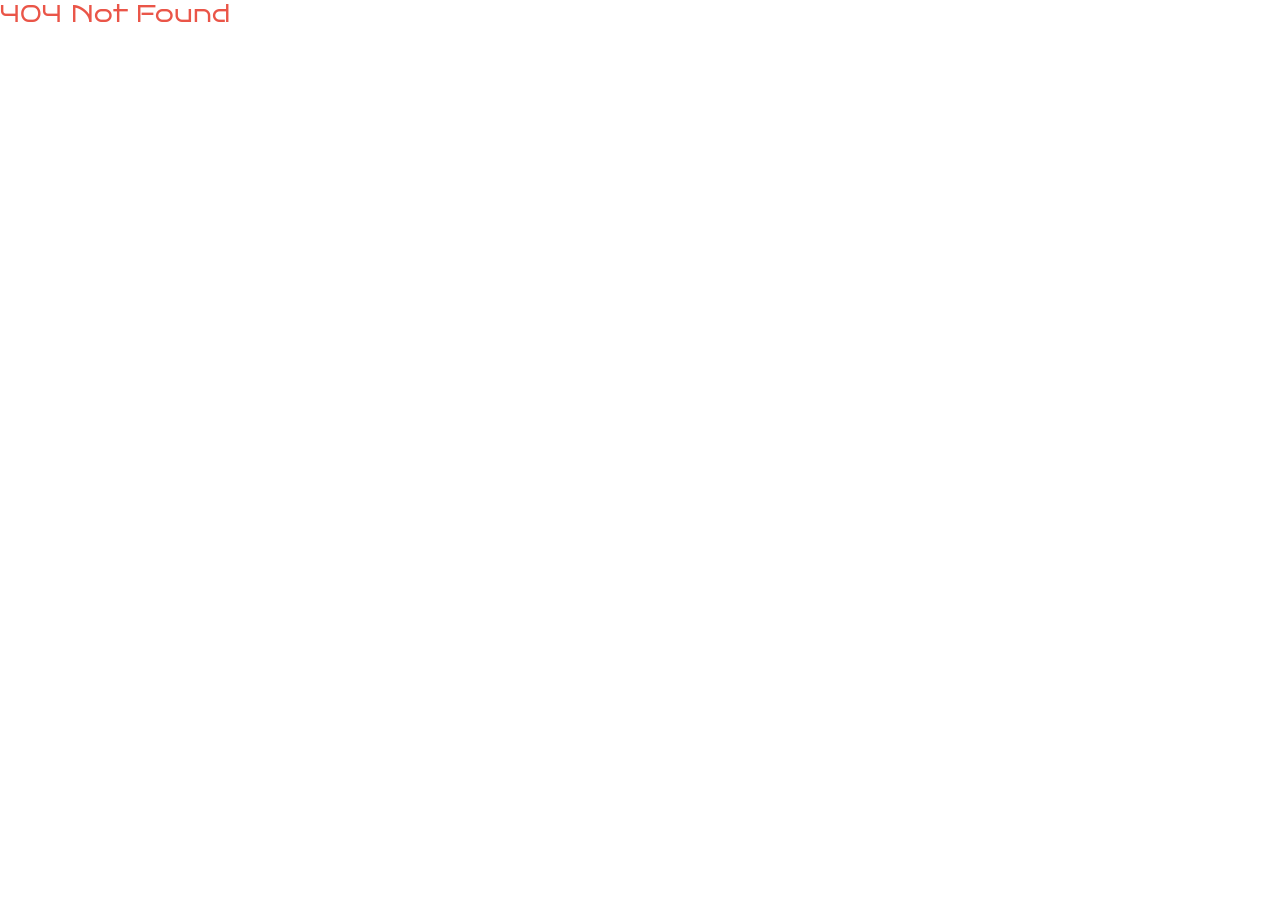
==== index.html @ ef54456b "Add index" ====
<!DOCTYPE html><html lang="en"><head><meta charSet="UTF-8"/><meta name="viewport" content="width=device-width, initial-scale=1.0"/><link rel="modulepreload" href="/assets/manifest-ba99088a.js"/><link rel="modulepreload" href="/assets/entry.client-B_c8FsLh.js"/><link rel="modulepreload" href="/assets/chunk-AYJ5UCUI--q-cutD_.js"/><link rel="modulepreload" href="/assets/index-CvHrvfCg.js"/><link rel="modulepreload" href="/assets/root-FjdqSTta.js"/><link rel="modulepreload" href="/assets/with-props-dP_ATCMp.js"/><link rel="preconnect" href="https://fonts.googleapis.com"/><link rel="preconnect" href="https://fonts.gstatic.com"/><link rel="icon" type="image/x-icon" href="/favicon.ico?v=1"/><title>arAIse</title><link href="https://fonts.googleapis.com/css2?family=Bruno+Ace&amp;family=Jost:ital,wght@0,100..900;1,100..900&amp;family=Noto+Sans+TC:wght@100..900&amp;display=swap" rel="stylesheet"/><link rel="stylesheet" href="/assets/entry-BfgmvKX9.css"/><link rel="stylesheet" href="/assets/root-KNykd5J6.css"/></head><body><script>
              console.log(
                "💿 Hey developer 👋. You can provide a way better UX than this " +
                "when your app is loading JS modules and/or running `clientLoader` " +
                "functions. Check out https://remix.run/route/hydrate-fallback " +
                "for more information."
              );
            </script><script>window.__reactRouterContext = {"basename":"/","future":{"unstable_middleware":false,"unstable_optimizeDeps":false,"unstable_splitRouteModules":false,"unstable_subResourceIntegrity":false,"unstable_viteEnvironmentApi":false},"ssr":false,"isSpaMode":true};window.__reactRouterContext.stream = new ReadableStream({start(controller){window.__reactRouterContext.streamController = controller;}}).pipeThrough(new TextEncoderStream());</script><script type="module" async="">import "/assets/manifest-ba99088a.js";
import * as route0 from "/assets/root-FjdqSTta.js";
  
  window.__reactRouterRouteModules = {"root":route0};

import("/assets/entry.client-B_c8FsLh.js");</script><!--$--><script>window.__reactRouterContext.streamController.enqueue("[{\"_1\":2,\"_3\":-5,\"_4\":-5},\"loaderData\",{},\"actionData\",\"errors\"]\n");</script><!--$--><script>window.__reactRouterContext.streamController.close();</script><!--/$--><!--/$--></body></html>
---- assets/entry-BfgmvKX9.css ----
#root-background{width:100%;position:absolute;z-index:-1;opacity:.5}
---- assets/root-KNykd5J6.css ----
@charset "UTF-8";/*!
 * Bootstrap  v5.3.5 (https://getbootstrap.com/)
 * Copyright 2011-2025 The Bootstrap Authors
 * Licensed under MIT (https://github.com/twbs/bootstrap/blob/main/LICENSE)
 */:root,[data-bs-theme=light]{--bs-blue: #0d6efd;--bs-indigo: #6610f2;--bs-purple: #6a3769;--bs-pink: #d63384;--bs-red: #ea5548;--bs-orange: #fd7e14;--bs-yellow: #f9c158;--bs-green: #216f72;--bs-teal: #20c997;--bs-cyan: #0dcaf0;--bs-black: #000;--bs-white: #fff;--bs-gray: #6c757d;--bs-gray-dark: #343a40;--bs-gray-100: #f8f9fa;--bs-gray-200: #e9ecef;--bs-gray-300: #dee2e6;--bs-gray-400: #ced4da;--bs-gray-500: #adb5bd;--bs-gray-600: #6c757d;--bs-gray-700: #495057;--bs-gray-800: #343a40;--bs-gray-900: #212529;--bs-gradient-dark: linear-gradient(0deg, #6a3769, #ea5548);--bs-gradient-dark-90: linear-gradient(90deg, #6a3769, #ea5548);--bs-gradient-dark-180: linear-gradient(180deg, #6a3769, #ea5548);--bs-gradient-dark-270: linear-gradient(270deg, #6a3769, #ea5548);--bs-gradient-light: linear-gradient(0deg, #f9c158, #ea5548);--bs-gradient-light-90: linear-gradient(0deg, #f9c158, #ea5548);--bs-gradient-light-180: linear-gradient(180deg, #f9c158, #ea5548);--bs-gradient-light-270: linear-gradient(270deg, #f9c158, #ea5548);--bs-gradient-multi: linear-gradient(0deg, #f9c158 0%, #ea5548 60%, #6a3769 80%, #216f72 100%);--bs-gradient-multi-90: linear-gradient(90deg, #f9c158 0%, #ea5548 60%, #6a3769 80%, #216f72 100%);--bs-gradient-multi-180: linear-gradient(180deg, #f9c158 0%, #ea5548 60%, #6a3769 80%, #216f72 100%);--bs-gradient-multi-270: linear-gradient(270deg, #f9c158 0%, #ea5548 60%, #6a3769 80%, #216f72 100%);--bs-primary: #ea5548;--bs-secondary: #6a3769;--bs-success: #216f72;--bs-info: #884a8a;--bs-warning: #f9c158;--bs-danger: #dc3545;--bs-light: #f8f9fa;--bs-dark: #212529;--bs-primary-rgb: 234, 85, 72;--bs-secondary-rgb: 106, 55, 105;--bs-success-rgb: 33, 111, 114;--bs-info-rgb: 136, 74, 138;--bs-warning-rgb: 249, 193, 88;--bs-danger-rgb: 220, 53, 69;--bs-light-rgb: 248, 249, 250;--bs-dark-rgb: 33, 37, 41;--bs-primary-text-emphasis: #5e221d;--bs-secondary-text-emphasis: #2a162a;--bs-success-text-emphasis: #0d2c2e;--bs-info-text-emphasis: #361e37;--bs-warning-text-emphasis: #644d23;--bs-danger-text-emphasis: #58151c;--bs-light-text-emphasis: #495057;--bs-dark-text-emphasis: #495057;--bs-primary-bg-subtle: #fbddda;--bs-secondary-bg-subtle: #e1d7e1;--bs-success-bg-subtle: #d3e2e3;--bs-info-bg-subtle: #e7dbe8;--bs-warning-bg-subtle: #fef3de;--bs-danger-bg-subtle: #f8d7da;--bs-light-bg-subtle: #fcfcfd;--bs-dark-bg-subtle: #ced4da;--bs-primary-border-subtle: #f7bbb6;--bs-secondary-border-subtle: #c3afc3;--bs-success-border-subtle: #a6c5c7;--bs-info-border-subtle: #cfb7d0;--bs-warning-border-subtle: #fde6bc;--bs-danger-border-subtle: #f1aeb5;--bs-light-border-subtle: #e9ecef;--bs-dark-border-subtle: #adb5bd;--bs-white-rgb: 255, 255, 255;--bs-black-rgb: 0, 0, 0;--bs-font-sans-serif: "Jost", "Nono Sans TC", system-ui, -apple-system, "Segoe UI", Roboto, "Helvetica Neue", "Noto Sans", "Liberation Sans", Arial, sans-serif, "Apple Color Emoji", "Segoe UI Emoji", "Segoe UI Symbol", "Noto Color Emoji";--bs-font-monospace: SFMono-Regular, Menlo, Monaco, Consolas, "Liberation Mono", "Courier New", monospace;--bs-gradient: linear-gradient(180deg, rgba(255, 255, 255, .15), rgba(255, 255, 255, 0));--bs-body-font-family: var(--bs-font-sans-serif);--bs-body-font-size: 1rem;--bs-body-font-weight: 400;--bs-body-line-height: 1.5;--bs-body-color: #002f4b;--bs-body-color-rgb: 0, 47, 75;--bs-body-bg: #fff;--bs-body-bg-rgb: 255, 255, 255;--bs-emphasis-color: #000;--bs-emphasis-color-rgb: 0, 0, 0;--bs-secondary-color: rgba(106, 55, 105, .75);--bs-secondary-color-rgb: 106, 55, 105;--bs-secondary-bg: #e9ecef;--bs-secondary-bg-rgb: 233, 236, 239;--bs-tertiary-color: rgba(136, 74, 138, .5);--bs-tertiary-color-rgb: 136, 74, 138;--bs-tertiary-bg: #f8f9fa;--bs-tertiary-bg-rgb: 248, 249, 250;--bs-heading-color: #ea5548;--bs-link-color: #ea5548;--bs-link-color-rgb: 234, 85, 72;--bs-link-decoration: underline;--bs-link-hover-color: #bb443a;--bs-link-hover-color-rgb: 187, 68, 58;--bs-code-color: #d63384;--bs-highlight-color: #002f4b;--bs-highlight-bg: #fef3de;--bs-border-width: 1px;--bs-border-style: solid;--bs-border-color: #dee2e6;--bs-border-color-translucent: rgba(0, 0, 0, .175);--bs-border-radius: .375rem;--bs-border-radius-sm: .25rem;--bs-border-radius-lg: .5rem;--bs-border-radius-xl: 1rem;--bs-border-radius-xxl: 2rem;--bs-border-radius-2xl: var(--bs-border-radius-xxl);--bs-border-radius-pill: 50rem;--bs-box-shadow: 0 .5rem 1rem rgba(0, 0, 0, .15);--bs-box-shadow-sm: 0 .125rem .25rem rgba(0, 0, 0, .075);--bs-box-shadow-lg: 0 1rem 3rem rgba(0, 0, 0, .175);--bs-box-shadow-inset: inset 0 1px 2px rgba(0, 0, 0, .075);--bs-focus-ring-width: .25rem;--bs-focus-ring-opacity: .25;--bs-focus-ring-color: rgba(106, 55, 105, .25);--bs-form-valid-color: #216f72;--bs-form-valid-border-color: #216f72;--bs-form-invalid-color: #dc3545;--bs-form-invalid-border-color: #dc3545}[data-bs-theme=dark]{color-scheme:dark;--bs-body-color: #dee2e6;--bs-body-color-rgb: 222, 226, 230;--bs-body-bg: #212529;--bs-body-bg-rgb: 33, 37, 41;--bs-emphasis-color: #fff;--bs-emphasis-color-rgb: 255, 255, 255;--bs-secondary-color: rgba(222, 226, 230, .75);--bs-secondary-color-rgb: 222, 226, 230;--bs-secondary-bg: #343a40;--bs-secondary-bg-rgb: 52, 58, 64;--bs-tertiary-color: rgba(222, 226, 230, .5);--bs-tertiary-color-rgb: 222, 226, 230;--bs-tertiary-bg: #2b3035;--bs-tertiary-bg-rgb: 43, 48, 53;--bs-primary-text-emphasis: #f29991;--bs-secondary-text-emphasis: #a687a5;--bs-success-text-emphasis: #7aa9aa;--bs-info-text-emphasis: #b892b9;--bs-warning-text-emphasis: #fbda9b;--bs-danger-text-emphasis: #ea868f;--bs-light-text-emphasis: #f8f9fa;--bs-dark-text-emphasis: #dee2e6;--bs-primary-bg-subtle: #2f110e;--bs-secondary-bg-subtle: #150b15;--bs-success-bg-subtle: #071617;--bs-info-bg-subtle: #1b0f1c;--bs-warning-bg-subtle: #322712;--bs-danger-bg-subtle: #2c0b0e;--bs-light-bg-subtle: #343a40;--bs-dark-bg-subtle: #1a1d20;--bs-primary-border-subtle: #8c332b;--bs-secondary-border-subtle: #40213f;--bs-success-border-subtle: #144344;--bs-info-border-subtle: #522c53;--bs-warning-border-subtle: #957435;--bs-danger-border-subtle: #842029;--bs-light-border-subtle: #495057;--bs-dark-border-subtle: #343a40;--bs-heading-color: inherit;--bs-link-color: #f29991;--bs-link-hover-color: #f5ada7;--bs-link-color-rgb: 242, 153, 145;--bs-link-hover-color-rgb: 245, 173, 167;--bs-code-color: #e685b5;--bs-highlight-color: #dee2e6;--bs-highlight-bg: #644d23;--bs-border-color: #495057;--bs-border-color-translucent: rgba(255, 255, 255, .15);--bs-form-valid-color: #7aa9aa;--bs-form-valid-border-color: #7aa9aa;--bs-form-invalid-color: #f29991;--bs-form-invalid-border-color: #f29991}*,*:before,*:after{box-sizing:border-box}@media (prefers-reduced-motion: no-preference){:root{scroll-behavior:smooth}}body{margin:0;font-family:var(--bs-body-font-family);font-size:var(--bs-body-font-size);font-weight:var(--bs-body-font-weight);line-height:var(--bs-body-line-height);color:var(--bs-body-color);text-align:var(--bs-body-text-align);background-color:var(--bs-body-bg);-webkit-text-size-adjust:100%;-webkit-tap-highlight-color:rgba(0,0,0,0)}hr{margin:1rem 0;color:inherit;border:0;border-top:var(--bs-border-width) solid;opacity:.25}h6,.h6,h5,.h5,h4,.h4,h3,.h3,h2,.h2,h1,.h1{margin-top:0;margin-bottom:.5rem;font-family:Noto Sans TC,sans-serif;font-weight:500;line-height:1.2;color:var(--bs-heading-color)}h1,.h1{font-family:Bruno Ace,Noto Sans TC,sans-serif;font-size:calc(1.375rem + 1.5vw)}@media (min-width: 1200px){h1,.h1{font-size:2.5rem}}h2,.h2{font-size:calc(1.325rem + .9vw)}@media (min-width: 1200px){h2,.h2{font-size:2rem}}h3,.h3{font-size:calc(1.3rem + .6vw)}@media (min-width: 1200px){h3,.h3{font-size:1.75rem}}h4,.h4{font-size:calc(1.275rem + .3vw)}@media (min-width: 1200px){h4,.h4{font-size:1.5rem}}h5,.h5{font-size:1.25rem}h6,.h6{font-size:1rem}p{margin-top:0;margin-bottom:1rem}abbr[title]{-webkit-text-decoration:underline dotted;text-decoration:underline dotted;cursor:help;-webkit-text-decoration-skip-ink:none;text-decoration-skip-ink:none}address{margin-bottom:1rem;font-style:normal;line-height:inherit}ol,ul{padding-left:2rem}ol,ul,dl{margin-top:0;margin-bottom:1rem}ol ol,ul ul,ol ul,ul ol{margin-bottom:0}dt{font-weight:700}dd{margin-bottom:.5rem;margin-left:0}blockquote{margin:0 0 1rem}b,strong{font-weight:bolder}small,.small{font-size:.875em}mark,.mark{padding:.1875em;color:var(--bs-highlight-color);background-color:var(--bs-highlight-bg)}sub,sup{position:relative;font-size:.75em;line-height:0;vertical-align:baseline}sub{bottom:-.25em}sup{top:-.5em}a{color:rgba(var(--bs-link-color-rgb),var(--bs-link-opacity, 1));text-decoration:underline}a:hover{--bs-link-color-rgb: var(--bs-link-hover-color-rgb)}a:not([href]):not([class]),a:not([href]):not([class]):hover{color:inherit;text-decoration:none}pre,code,kbd,samp{font-family:var(--bs-font-monospace);font-size:1em}pre{display:block;margin-top:0;margin-bottom:1rem;overflow:auto;font-size:.875em}pre code{font-size:inherit;color:inherit;word-break:normal}code{font-size:.875em;color:var(--bs-code-color);word-wrap:break-word}a>code{color:inherit}kbd{padding:.1875rem .375rem;font-size:.875em;color:var(--bs-body-bg);background-color:var(--bs-body-color);border-radius:.25rem}kbd kbd{padding:0;font-size:1em}figure{margin:0 0 1rem}img,svg{vertical-align:middle}table{caption-side:bottom;border-collapse:collapse}caption{padding-top:.5rem;padding-bottom:.5rem;color:var(--bs-secondary-color);text-align:left}th{text-align:inherit;text-align:-webkit-match-parent}thead,tbody,tfoot,tr,td,th{border-color:inherit;border-style:solid;border-width:0}label{display:inline-block}button{border-radius:0}button:focus:not(:focus-visible){outline:0}input,button,select,optgroup,textarea{margin:0;font-family:inherit;font-size:inherit;line-height:inherit}button,select{text-transform:none}[role=button]{cursor:pointer}select{word-wrap:normal}select:disabled{opacity:1}[list]:not([type=date]):not([type=datetime-local]):not([type=month]):not([type=week]):not([type=time])::-webkit-calendar-picker-indicator{display:none!important}button,[type=button],[type=reset],[type=submit]{-webkit-appearance:button}button:not(:disabled),[type=button]:not(:disabled),[type=reset]:not(:disabled),[type=submit]:not(:disabled){cursor:pointer}::-moz-focus-inner{padding:0;border-style:none}textarea{resize:vertical}fieldset{min-width:0;padding:0;margin:0;border:0}legend{float:left;width:100%;padding:0;margin-bottom:.5rem;line-height:inherit;font-size:calc(1.275rem + .3vw)}@media (min-width: 1200px){legend{font-size:1.5rem}}legend+*{clear:left}::-webkit-datetime-edit-fields-wrapper,::-webkit-datetime-edit-text,::-webkit-datetime-edit-minute,::-webkit-datetime-edit-hour-field,::-webkit-datetime-edit-day-field,::-webkit-datetime-edit-month-field,::-webkit-datetime-edit-year-field{padding:0}::-webkit-inner-spin-button{height:auto}[type=search]{-webkit-appearance:textfield;outline-offset:-2px}::-webkit-search-decoration{-webkit-appearance:none}::-webkit-color-swatch-wrapper{padding:0}::-webkit-file-upload-button{font:inherit;-webkit-appearance:button}::file-selector-button{font:inherit;-webkit-appearance:button}output{display:inline-block}iframe{border:0}summary{display:list-item;cursor:pointer}progress{vertical-align:baseline}[hidden]{display:none!important}.lead{font-size:1.25rem;font-weight:300}.display-1{font-weight:300;line-height:1.2;font-size:calc(1.625rem + 4.5vw)}@media (min-width: 1200px){.display-1{font-size:5rem}}.display-2{font-weight:300;line-height:1.2;font-size:calc(1.575rem + 3.9vw)}@media (min-width: 1200px){.display-2{font-size:4.5rem}}.display-3{font-weight:300;line-height:1.2;font-size:calc(1.525rem + 3.3vw)}@media (min-width: 1200px){.display-3{font-size:4rem}}.display-4{font-weight:300;line-height:1.2;font-size:calc(1.475rem + 2.7vw)}@media (min-width: 1200px){.display-4{font-size:3.5rem}}.display-5{font-weight:300;line-height:1.2;font-size:calc(1.425rem + 2.1vw)}@media (min-width: 1200px){.display-5{font-size:3rem}}.display-6{font-weight:300;line-height:1.2;font-size:calc(1.375rem + 1.5vw)}@media (min-width: 1200px){.display-6{font-size:2.5rem}}.list-unstyled,.list-inline{padding-left:0;list-style:none}.list-inline-item{display:inline-block}.list-inline-item:not(:last-child){margin-right:.5rem}.initialism{font-size:.875em;text-transform:uppercase}.blockquote{margin-bottom:1rem;font-size:1.25rem}.blockquote>:last-child{margin-bottom:0}.blockquote-footer{margin-top:-1rem;margin-bottom:1rem;font-size:.875em;color:#6c757d}.blockquote-footer:before{content:"— "}.img-fluid{max-width:100%;height:auto}.img-thumbnail{padding:.25rem;background-color:var(--bs-body-bg);border:var(--bs-border-width) solid var(--bs-border-color);border-radius:var(--bs-border-radius);max-width:100%;height:auto}.figure{display:inline-block}.figure-img{margin-bottom:.5rem;line-height:1}.figure-caption{font-size:.875em;color:var(--bs-secondary-color)}.container,.container-fluid,.container-xxl,.container-xl,.container-lg,.container-md,.container-sm{--bs-gutter-x: 1.5rem;--bs-gutter-y: 0;width:100%;padding-right:calc(var(--bs-gutter-x) * .5);padding-left:calc(var(--bs-gutter-x) * .5);margin-right:auto;margin-left:auto}@media (min-width: 576px){.container-sm,.container{max-width:540px}}@media (min-width: 768px){.container-md,.container-sm,.container{max-width:720px}}@media (min-width: 992px){.container-lg,.container-md,.container-sm,.container{max-width:960px}}@media (min-width: 1200px){.container-xl,.container-lg,.container-md,.container-sm,.container{max-width:1140px}}@media (min-width: 1400px){.container-xxl,.container-xl,.container-lg,.container-md,.container-sm,.container{max-width:1320px}}:root{--bs-breakpoint-xs: 0;--bs-breakpoint-sm: 576px;--bs-breakpoint-md: 768px;--bs-breakpoint-lg: 992px;--bs-breakpoint-xl: 1200px;--bs-breakpoint-xxl: 1400px}.row{--bs-gutter-x: 1.5rem;--bs-gutter-y: 0;display:flex;flex-wrap:wrap;margin-top:calc(-1 * var(--bs-gutter-y));margin-right:calc(-.5 * var(--bs-gutter-x));margin-left:calc(-.5 * var(--bs-gutter-x))}.row>*{flex-shrink:0;width:100%;max-width:100%;padding-right:calc(var(--bs-gutter-x) * .5);padding-left:calc(var(--bs-gutter-x) * .5);margin-top:var(--bs-gutter-y)}.col{flex:1 0 0}.row-cols-auto>*{flex:0 0 auto;width:auto}.row-cols-1>*{flex:0 0 auto;width:100%}.row-cols-2>*{flex:0 0 auto;width:50%}.row-cols-3>*{flex:0 0 auto;width:33.33333333%}.row-cols-4>*{flex:0 0 auto;width:25%}.row-cols-5>*{flex:0 0 auto;width:20%}.row-cols-6>*{flex:0 0 auto;width:16.66666667%}.col-auto{flex:0 0 auto;width:auto}.col-1{flex:0 0 auto;width:8.33333333%}.col-2{flex:0 0 auto;width:16.66666667%}.col-3{flex:0 0 auto;width:25%}.col-4{flex:0 0 auto;width:33.33333333%}.col-5{flex:0 0 auto;width:41.66666667%}.col-6{flex:0 0 auto;width:50%}.col-7{flex:0 0 auto;width:58.33333333%}.col-8{flex:0 0 auto;width:66.66666667%}.col-9{flex:0 0 auto;width:75%}.col-10{flex:0 0 auto;width:83.33333333%}.col-11{flex:0 0 auto;width:91.66666667%}.col-12{flex:0 0 auto;width:100%}.offset-1{margin-left:8.33333333%}.offset-2{margin-left:16.66666667%}.offset-3{margin-left:25%}.offset-4{margin-left:33.33333333%}.offset-5{margin-left:41.66666667%}.offset-6{margin-left:50%}.offset-7{margin-left:58.33333333%}.offset-8{margin-left:66.66666667%}.offset-9{margin-left:75%}.offset-10{margin-left:83.33333333%}.offset-11{margin-left:91.66666667%}.g-0,.gx-0{--bs-gutter-x: 0}.g-0,.gy-0{--bs-gutter-y: 0}.g-1,.gx-1{--bs-gutter-x: .25rem}.g-1,.gy-1{--bs-gutter-y: .25rem}.g-2,.gx-2{--bs-gutter-x: .5rem}.g-2,.gy-2{--bs-gutter-y: .5rem}.g-3,.gx-3{--bs-gutter-x: 1rem}.g-3,.gy-3{--bs-gutter-y: 1rem}.g-4,.gx-4{--bs-gutter-x: 1.5rem}.g-4,.gy-4{--bs-gutter-y: 1.5rem}.g-5,.gx-5{--bs-gutter-x: 3rem}.g-5,.gy-5{--bs-gutter-y: 3rem}@media (min-width: 576px){.col-sm{flex:1 0 0}.row-cols-sm-auto>*{flex:0 0 auto;width:auto}.row-cols-sm-1>*{flex:0 0 auto;width:100%}.row-cols-sm-2>*{flex:0 0 auto;width:50%}.row-cols-sm-3>*{flex:0 0 auto;width:33.33333333%}.row-cols-sm-4>*{flex:0 0 auto;width:25%}.row-cols-sm-5>*{flex:0 0 auto;width:20%}.row-cols-sm-6>*{flex:0 0 auto;width:16.66666667%}.col-sm-auto{flex:0 0 auto;width:auto}.col-sm-1{flex:0 0 auto;width:8.33333333%}.col-sm-2{flex:0 0 auto;width:16.66666667%}.col-sm-3{flex:0 0 auto;width:25%}.col-sm-4{flex:0 0 auto;width:33.33333333%}.col-sm-5{flex:0 0 auto;width:41.66666667%}.col-sm-6{flex:0 0 auto;width:50%}.col-sm-7{flex:0 0 auto;width:58.33333333%}.col-sm-8{flex:0 0 auto;width:66.66666667%}.col-sm-9{flex:0 0 auto;width:75%}.col-sm-10{flex:0 0 auto;width:83.33333333%}.col-sm-11{flex:0 0 auto;width:91.66666667%}.col-sm-12{flex:0 0 auto;width:100%}.offset-sm-0{margin-left:0}.offset-sm-1{margin-left:8.33333333%}.offset-sm-2{margin-left:16.66666667%}.offset-sm-3{margin-left:25%}.offset-sm-4{margin-left:33.33333333%}.offset-sm-5{margin-left:41.66666667%}.offset-sm-6{margin-left:50%}.offset-sm-7{margin-left:58.33333333%}.offset-sm-8{margin-left:66.66666667%}.offset-sm-9{margin-left:75%}.offset-sm-10{margin-left:83.33333333%}.offset-sm-11{margin-left:91.66666667%}.g-sm-0,.gx-sm-0{--bs-gutter-x: 0}.g-sm-0,.gy-sm-0{--bs-gutter-y: 0}.g-sm-1,.gx-sm-1{--bs-gutter-x: .25rem}.g-sm-1,.gy-sm-1{--bs-gutter-y: .25rem}.g-sm-2,.gx-sm-2{--bs-gutter-x: .5rem}.g-sm-2,.gy-sm-2{--bs-gutter-y: .5rem}.g-sm-3,.gx-sm-3{--bs-gutter-x: 1rem}.g-sm-3,.gy-sm-3{--bs-gutter-y: 1rem}.g-sm-4,.gx-sm-4{--bs-gutter-x: 1.5rem}.g-sm-4,.gy-sm-4{--bs-gutter-y: 1.5rem}.g-sm-5,.gx-sm-5{--bs-gutter-x: 3rem}.g-sm-5,.gy-sm-5{--bs-gutter-y: 3rem}}@media (min-width: 768px){.col-md{flex:1 0 0}.row-cols-md-auto>*{flex:0 0 auto;width:auto}.row-cols-md-1>*{flex:0 0 auto;width:100%}.row-cols-md-2>*{flex:0 0 auto;width:50%}.row-cols-md-3>*{flex:0 0 auto;width:33.33333333%}.row-cols-md-4>*{flex:0 0 auto;width:25%}.row-cols-md-5>*{flex:0 0 auto;width:20%}.row-cols-md-6>*{flex:0 0 auto;width:16.66666667%}.col-md-auto{flex:0 0 auto;width:auto}.col-md-1{flex:0 0 auto;width:8.33333333%}.col-md-2{flex:0 0 auto;width:16.66666667%}.col-md-3{flex:0 0 auto;width:25%}.col-md-4{flex:0 0 auto;width:33.33333333%}.col-md-5{flex:0 0 auto;width:41.66666667%}.col-md-6{flex:0 0 auto;width:50%}.col-md-7{flex:0 0 auto;width:58.33333333%}.col-md-8{flex:0 0 auto;width:66.66666667%}.col-md-9{flex:0 0 auto;width:75%}.col-md-10{flex:0 0 auto;width:83.33333333%}.col-md-11{flex:0 0 auto;width:91.66666667%}.col-md-12{flex:0 0 auto;width:100%}.offset-md-0{margin-left:0}.offset-md-1{margin-left:8.33333333%}.offset-md-2{margin-left:16.66666667%}.offset-md-3{margin-left:25%}.offset-md-4{margin-left:33.33333333%}.offset-md-5{margin-left:41.66666667%}.offset-md-6{margin-left:50%}.offset-md-7{margin-left:58.33333333%}.offset-md-8{margin-left:66.66666667%}.offset-md-9{margin-left:75%}.offset-md-10{margin-left:83.33333333%}.offset-md-11{margin-left:91.66666667%}.g-md-0,.gx-md-0{--bs-gutter-x: 0}.g-md-0,.gy-md-0{--bs-gutter-y: 0}.g-md-1,.gx-md-1{--bs-gutter-x: .25rem}.g-md-1,.gy-md-1{--bs-gutter-y: .25rem}.g-md-2,.gx-md-2{--bs-gutter-x: .5rem}.g-md-2,.gy-md-2{--bs-gutter-y: .5rem}.g-md-3,.gx-md-3{--bs-gutter-x: 1rem}.g-md-3,.gy-md-3{--bs-gutter-y: 1rem}.g-md-4,.gx-md-4{--bs-gutter-x: 1.5rem}.g-md-4,.gy-md-4{--bs-gutter-y: 1.5rem}.g-md-5,.gx-md-5{--bs-gutter-x: 3rem}.g-md-5,.gy-md-5{--bs-gutter-y: 3rem}}@media (min-width: 992px){.col-lg{flex:1 0 0}.row-cols-lg-auto>*{flex:0 0 auto;width:auto}.row-cols-lg-1>*{flex:0 0 auto;width:100%}.row-cols-lg-2>*{flex:0 0 auto;width:50%}.row-cols-lg-3>*{flex:0 0 auto;width:33.33333333%}.row-cols-lg-4>*{flex:0 0 auto;width:25%}.row-cols-lg-5>*{flex:0 0 auto;width:20%}.row-cols-lg-6>*{flex:0 0 auto;width:16.66666667%}.col-lg-auto{flex:0 0 auto;width:auto}.col-lg-1{flex:0 0 auto;width:8.33333333%}.col-lg-2{flex:0 0 auto;width:16.66666667%}.col-lg-3{flex:0 0 auto;width:25%}.col-lg-4{flex:0 0 auto;width:33.33333333%}.col-lg-5{flex:0 0 auto;width:41.66666667%}.col-lg-6{flex:0 0 auto;width:50%}.col-lg-7{flex:0 0 auto;width:58.33333333%}.col-lg-8{flex:0 0 auto;width:66.66666667%}.col-lg-9{flex:0 0 auto;width:75%}.col-lg-10{flex:0 0 auto;width:83.33333333%}.col-lg-11{flex:0 0 auto;width:91.66666667%}.col-lg-12{flex:0 0 auto;width:100%}.offset-lg-0{margin-left:0}.offset-lg-1{margin-left:8.33333333%}.offset-lg-2{margin-left:16.66666667%}.offset-lg-3{margin-left:25%}.offset-lg-4{margin-left:33.33333333%}.offset-lg-5{margin-left:41.66666667%}.offset-lg-6{margin-left:50%}.offset-lg-7{margin-left:58.33333333%}.offset-lg-8{margin-left:66.66666667%}.offset-lg-9{margin-left:75%}.offset-lg-10{margin-left:83.33333333%}.offset-lg-11{margin-left:91.66666667%}.g-lg-0,.gx-lg-0{--bs-gutter-x: 0}.g-lg-0,.gy-lg-0{--bs-gutter-y: 0}.g-lg-1,.gx-lg-1{--bs-gutter-x: .25rem}.g-lg-1,.gy-lg-1{--bs-gutter-y: .25rem}.g-lg-2,.gx-lg-2{--bs-gutter-x: .5rem}.g-lg-2,.gy-lg-2{--bs-gutter-y: .5rem}.g-lg-3,.gx-lg-3{--bs-gutter-x: 1rem}.g-lg-3,.gy-lg-3{--bs-gutter-y: 1rem}.g-lg-4,.gx-lg-4{--bs-gutter-x: 1.5rem}.g-lg-4,.gy-lg-4{--bs-gutter-y: 1.5rem}.g-lg-5,.gx-lg-5{--bs-gutter-x: 3rem}.g-lg-5,.gy-lg-5{--bs-gutter-y: 3rem}}@media (min-width: 1200px){.col-xl{flex:1 0 0}.row-cols-xl-auto>*{flex:0 0 auto;width:auto}.row-cols-xl-1>*{flex:0 0 auto;width:100%}.row-cols-xl-2>*{flex:0 0 auto;width:50%}.row-cols-xl-3>*{flex:0 0 auto;width:33.33333333%}.row-cols-xl-4>*{flex:0 0 auto;width:25%}.row-cols-xl-5>*{flex:0 0 auto;width:20%}.row-cols-xl-6>*{flex:0 0 auto;width:16.66666667%}.col-xl-auto{flex:0 0 auto;width:auto}.col-xl-1{flex:0 0 auto;width:8.33333333%}.col-xl-2{flex:0 0 auto;width:16.66666667%}.col-xl-3{flex:0 0 auto;width:25%}.col-xl-4{flex:0 0 auto;width:33.33333333%}.col-xl-5{flex:0 0 auto;width:41.66666667%}.col-xl-6{flex:0 0 auto;width:50%}.col-xl-7{flex:0 0 auto;width:58.33333333%}.col-xl-8{flex:0 0 auto;width:66.66666667%}.col-xl-9{flex:0 0 auto;width:75%}.col-xl-10{flex:0 0 auto;width:83.33333333%}.col-xl-11{flex:0 0 auto;width:91.66666667%}.col-xl-12{flex:0 0 auto;width:100%}.offset-xl-0{margin-left:0}.offset-xl-1{margin-left:8.33333333%}.offset-xl-2{margin-left:16.66666667%}.offset-xl-3{margin-left:25%}.offset-xl-4{margin-left:33.33333333%}.offset-xl-5{margin-left:41.66666667%}.offset-xl-6{margin-left:50%}.offset-xl-7{margin-left:58.33333333%}.offset-xl-8{margin-left:66.66666667%}.offset-xl-9{margin-left:75%}.offset-xl-10{margin-left:83.33333333%}.offset-xl-11{margin-left:91.66666667%}.g-xl-0,.gx-xl-0{--bs-gutter-x: 0}.g-xl-0,.gy-xl-0{--bs-gutter-y: 0}.g-xl-1,.gx-xl-1{--bs-gutter-x: .25rem}.g-xl-1,.gy-xl-1{--bs-gutter-y: .25rem}.g-xl-2,.gx-xl-2{--bs-gutter-x: .5rem}.g-xl-2,.gy-xl-2{--bs-gutter-y: .5rem}.g-xl-3,.gx-xl-3{--bs-gutter-x: 1rem}.g-xl-3,.gy-xl-3{--bs-gutter-y: 1rem}.g-xl-4,.gx-xl-4{--bs-gutter-x: 1.5rem}.g-xl-4,.gy-xl-4{--bs-gutter-y: 1.5rem}.g-xl-5,.gx-xl-5{--bs-gutter-x: 3rem}.g-xl-5,.gy-xl-5{--bs-gutter-y: 3rem}}@media (min-width: 1400px){.col-xxl{flex:1 0 0}.row-cols-xxl-auto>*{flex:0 0 auto;width:auto}.row-cols-xxl-1>*{flex:0 0 auto;width:100%}.row-cols-xxl-2>*{flex:0 0 auto;width:50%}.row-cols-xxl-3>*{flex:0 0 auto;width:33.33333333%}.row-cols-xxl-4>*{flex:0 0 auto;width:25%}.row-cols-xxl-5>*{flex:0 0 auto;width:20%}.row-cols-xxl-6>*{flex:0 0 auto;width:16.66666667%}.col-xxl-auto{flex:0 0 auto;width:auto}.col-xxl-1{flex:0 0 auto;width:8.33333333%}.col-xxl-2{flex:0 0 auto;width:16.66666667%}.col-xxl-3{flex:0 0 auto;width:25%}.col-xxl-4{flex:0 0 auto;width:33.33333333%}.col-xxl-5{flex:0 0 auto;width:41.66666667%}.col-xxl-6{flex:0 0 auto;width:50%}.col-xxl-7{flex:0 0 auto;width:58.33333333%}.col-xxl-8{flex:0 0 auto;width:66.66666667%}.col-xxl-9{flex:0 0 auto;width:75%}.col-xxl-10{flex:0 0 auto;width:83.33333333%}.col-xxl-11{flex:0 0 auto;width:91.66666667%}.col-xxl-12{flex:0 0 auto;width:100%}.offset-xxl-0{margin-left:0}.offset-xxl-1{margin-left:8.33333333%}.offset-xxl-2{margin-left:16.66666667%}.offset-xxl-3{margin-left:25%}.offset-xxl-4{margin-left:33.33333333%}.offset-xxl-5{margin-left:41.66666667%}.offset-xxl-6{margin-left:50%}.offset-xxl-7{margin-left:58.33333333%}.offset-xxl-8{margin-left:66.66666667%}.offset-xxl-9{margin-left:75%}.offset-xxl-10{margin-left:83.33333333%}.offset-xxl-11{margin-left:91.66666667%}.g-xxl-0,.gx-xxl-0{--bs-gutter-x: 0}.g-xxl-0,.gy-xxl-0{--bs-gutter-y: 0}.g-xxl-1,.gx-xxl-1{--bs-gutter-x: .25rem}.g-xxl-1,.gy-xxl-1{--bs-gutter-y: .25rem}.g-xxl-2,.gx-xxl-2{--bs-gutter-x: .5rem}.g-xxl-2,.gy-xxl-2{--bs-gutter-y: .5rem}.g-xxl-3,.gx-xxl-3{--bs-gutter-x: 1rem}.g-xxl-3,.gy-xxl-3{--bs-gutter-y: 1rem}.g-xxl-4,.gx-xxl-4{--bs-gutter-x: 1.5rem}.g-xxl-4,.gy-xxl-4{--bs-gutter-y: 1.5rem}.g-xxl-5,.gx-xxl-5{--bs-gutter-x: 3rem}.g-xxl-5,.gy-xxl-5{--bs-gutter-y: 3rem}}.table{--bs-table-color-type: initial;--bs-table-bg-type: initial;--bs-table-color-state: initial;--bs-table-bg-state: initial;--bs-table-color: var(--bs-emphasis-color);--bs-table-bg: var(--bs-body-bg);--bs-table-border-color: var(--bs-border-color);--bs-table-accent-bg: transparent;--bs-table-striped-color: var(--bs-emphasis-color);--bs-table-striped-bg: rgba(var(--bs-emphasis-color-rgb), .05);--bs-table-active-color: var(--bs-emphasis-color);--bs-table-active-bg: rgba(var(--bs-emphasis-color-rgb), .1);--bs-table-hover-color: var(--bs-emphasis-color);--bs-table-hover-bg: rgba(var(--bs-emphasis-color-rgb), .075);width:100%;margin-bottom:1rem;vertical-align:top;border-color:var(--bs-table-border-color)}.table>:not(caption)>*>*{padding:.5rem;color:var(--bs-table-color-state, var(--bs-table-color-type, var(--bs-table-color)));background-color:var(--bs-table-bg);border-bottom-width:var(--bs-border-width);box-shadow:inset 0 0 0 9999px var(--bs-table-bg-state, var(--bs-table-bg-type, var(--bs-table-accent-bg)))}.table>tbody{vertical-align:inherit}.table>thead{vertical-align:bottom}.table-group-divider{border-top:calc(var(--bs-border-width) * 2) solid currentcolor}.caption-top{caption-side:top}.table-sm>:not(caption)>*>*{padding:.25rem}.table-bordered>:not(caption)>*{border-width:var(--bs-border-width) 0}.table-bordered>:not(caption)>*>*{border-width:0 var(--bs-border-width)}.table-borderless>:not(caption)>*>*{border-bottom-width:0}.table-borderless>:not(:first-child){border-top-width:0}.table-striped>tbody>tr:nth-of-type(odd)>*{--bs-table-color-type: var(--bs-table-striped-color);--bs-table-bg-type: var(--bs-table-striped-bg)}.table-striped-columns>:not(caption)>tr>:nth-child(2n){--bs-table-color-type: var(--bs-table-striped-color);--bs-table-bg-type: var(--bs-table-striped-bg)}.table-active{--bs-table-color-state: var(--bs-table-active-color);--bs-table-bg-state: var(--bs-table-active-bg)}.table-hover>tbody>tr:hover>*{--bs-table-color-state: var(--bs-table-hover-color);--bs-table-bg-state: var(--bs-table-hover-bg)}.table-primary{--bs-table-color: #000;--bs-table-bg: #fbddda;--bs-table-border-color: #c9b1ae;--bs-table-striped-bg: #eed2cf;--bs-table-striped-color: #000;--bs-table-active-bg: #e2c7c4;--bs-table-active-color: #000;--bs-table-hover-bg: #e8ccca;--bs-table-hover-color: #000;color:var(--bs-table-color);border-color:var(--bs-table-border-color)}.table-secondary{--bs-table-color: #000;--bs-table-bg: #e1d7e1;--bs-table-border-color: #b4acb4;--bs-table-striped-bg: #d6ccd6;--bs-table-striped-color: #000;--bs-table-active-bg: #cbc2cb;--bs-table-active-color: #000;--bs-table-hover-bg: #d0c7d0;--bs-table-hover-color: #000;color:var(--bs-table-color);border-color:var(--bs-table-border-color)}.table-success{--bs-table-color: #000;--bs-table-bg: #d3e2e3;--bs-table-border-color: #a9b5b6;--bs-table-striped-bg: #c8d7d8;--bs-table-striped-color: #000;--bs-table-active-bg: #becbcc;--bs-table-active-color: #000;--bs-table-hover-bg: #c3d1d2;--bs-table-hover-color: #000;color:var(--bs-table-color);border-color:var(--bs-table-border-color)}.table-info{--bs-table-color: #000;--bs-table-bg: #e7dbe8;--bs-table-border-color: #b9afba;--bs-table-striped-bg: #dbd0dc;--bs-table-striped-color: #000;--bs-table-active-bg: #d0c5d1;--bs-table-active-color: #000;--bs-table-hover-bg: #d6cbd7;--bs-table-hover-color: #000;color:var(--bs-table-color);border-color:var(--bs-table-border-color)}.table-warning{--bs-table-color: #000;--bs-table-bg: #fef3de;--bs-table-border-color: #cbc2b2;--bs-table-striped-bg: #f1e7d3;--bs-table-striped-color: #000;--bs-table-active-bg: #e5dbc8;--bs-table-active-color: #000;--bs-table-hover-bg: #ebe1cd;--bs-table-hover-color: #000;color:var(--bs-table-color);border-color:var(--bs-table-border-color)}.table-danger{--bs-table-color: #000;--bs-table-bg: #f8d7da;--bs-table-border-color: #c6acae;--bs-table-striped-bg: #eccccf;--bs-table-striped-color: #000;--bs-table-active-bg: #dfc2c4;--bs-table-active-color: #000;--bs-table-hover-bg: #e5c7ca;--bs-table-hover-color: #000;color:var(--bs-table-color);border-color:var(--bs-table-border-color)}.table-light{--bs-table-color: #000;--bs-table-bg: #f8f9fa;--bs-table-border-color: #c6c7c8;--bs-table-striped-bg: #ecedee;--bs-table-striped-color: #000;--bs-table-active-bg: #dfe0e1;--bs-table-active-color: #000;--bs-table-hover-bg: #e5e6e7;--bs-table-hover-color: #000;color:var(--bs-table-color);border-color:var(--bs-table-border-color)}.table-dark{--bs-table-color: #fff;--bs-table-bg: #212529;--bs-table-border-color: #4d5154;--bs-table-striped-bg: #2c3034;--bs-table-striped-color: #fff;--bs-table-active-bg: #373b3e;--bs-table-active-color: #fff;--bs-table-hover-bg: #323539;--bs-table-hover-color: #fff;color:var(--bs-table-color);border-color:var(--bs-table-border-color)}.table-responsive{overflow-x:auto;-webkit-overflow-scrolling:touch}@media (max-width: 575.98px){.table-responsive-sm{overflow-x:auto;-webkit-overflow-scrolling:touch}}@media (max-width: 767.98px){.table-responsive-md{overflow-x:auto;-webkit-overflow-scrolling:touch}}@media (max-width: 991.98px){.table-responsive-lg{overflow-x:auto;-webkit-overflow-scrolling:touch}}@media (max-width: 1199.98px){.table-responsive-xl{overflow-x:auto;-webkit-overflow-scrolling:touch}}@media (max-width: 1399.98px){.table-responsive-xxl{overflow-x:auto;-webkit-overflow-scrolling:touch}}.form-label{margin-bottom:.5rem}.col-form-label{padding-top:calc(.375rem + var(--bs-border-width));padding-bottom:calc(.375rem + var(--bs-border-width));margin-bottom:0;font-size:inherit;line-height:1.5}.col-form-label-lg{padding-top:calc(.5rem + var(--bs-border-width));padding-bottom:calc(.5rem + var(--bs-border-width));font-size:1.25rem}.col-form-label-sm{padding-top:calc(.25rem + var(--bs-border-width));padding-bottom:calc(.25rem + var(--bs-border-width));font-size:.875rem}.form-text{margin-top:.25rem;font-size:.875em;color:var(--bs-secondary-color)}.form-control{display:block;width:100%;padding:.375rem .75rem;font-size:1rem;font-weight:400;line-height:1.5;color:var(--bs-body-color);-webkit-appearance:none;-moz-appearance:none;appearance:none;background-color:var(--bs-body-bg);background-clip:padding-box;border:var(--bs-border-width) solid var(--bs-border-color);border-radius:var(--bs-border-radius);transition:border-color .15s ease-in-out,box-shadow .15s ease-in-out}@media (prefers-reduced-motion: reduce){.form-control{transition:none}}.form-control[type=file]{overflow:hidden}.form-control[type=file]:not(:disabled):not([readonly]){cursor:pointer}.form-control:focus{color:var(--bs-body-color);background-color:var(--bs-body-bg);border-color:#6a376980;outline:0;box-shadow:0 0 0 .25rem #6a376940}.form-control::-webkit-date-and-time-value{min-width:85px;height:1.5em;margin:0}.form-control::-webkit-datetime-edit{display:block;padding:0}.form-control::placeholder{color:var(--bs-secondary-color);opacity:1}.form-control:disabled{background-color:var(--bs-secondary-bg);opacity:1}.form-control::-webkit-file-upload-button{padding:.375rem .75rem;margin:-.375rem -.75rem;-webkit-margin-end:.75rem;margin-inline-end:.75rem;color:var(--bs-body-color);background-color:var(--bs-tertiary-bg);pointer-events:none;border-color:inherit;border-style:solid;border-width:0;border-inline-end-width:var(--bs-border-width);border-radius:0;-webkit-transition:color .15s ease-in-out,background-color .15s ease-in-out,border-color .15s ease-in-out,box-shadow .15s ease-in-out;transition:color .15s ease-in-out,background-color .15s ease-in-out,border-color .15s ease-in-out,box-shadow .15s ease-in-out}.form-control::file-selector-button{padding:.375rem .75rem;margin:-.375rem -.75rem;-webkit-margin-end:.75rem;margin-inline-end:.75rem;color:var(--bs-body-color);background-color:var(--bs-tertiary-bg);pointer-events:none;border-color:inherit;border-style:solid;border-width:0;border-inline-end-width:var(--bs-border-width);border-radius:0;transition:color .15s ease-in-out,background-color .15s ease-in-out,border-color .15s ease-in-out,box-shadow .15s ease-in-out}@media (prefers-reduced-motion: reduce){.form-control::-webkit-file-upload-button{-webkit-transition:none;transition:none}.form-control::file-selector-button{transition:none}}.form-control:hover:not(:disabled):not([readonly])::-webkit-file-upload-button{background-color:var(--bs-secondary-bg)}.form-control:hover:not(:disabled):not([readonly])::file-selector-button{background-color:var(--bs-secondary-bg)}.form-control-plaintext{display:block;width:100%;padding:.375rem 0;margin-bottom:0;line-height:1.5;color:var(--bs-body-color);background-color:transparent;border:solid transparent;border-width:var(--bs-border-width) 0}.form-control-plaintext:focus{outline:0}.form-control-plaintext.form-control-sm,.form-control-plaintext.form-control-lg{padding-right:0;padding-left:0}.form-control-sm{min-height:calc(1.5em + .5rem + calc(var(--bs-border-width) * 2));padding:.25rem .5rem;font-size:.875rem;border-radius:var(--bs-border-radius-sm)}.form-control-sm::-webkit-file-upload-button{padding:.25rem .5rem;margin:-.25rem -.5rem;-webkit-margin-end:.5rem;margin-inline-end:.5rem}.form-control-sm::file-selector-button{padding:.25rem .5rem;margin:-.25rem -.5rem;-webkit-margin-end:.5rem;margin-inline-end:.5rem}.form-control-lg{min-height:calc(1.5em + 1rem + calc(var(--bs-border-width) * 2));padding:.5rem 1rem;font-size:1.25rem;border-radius:var(--bs-border-radius-lg)}.form-control-lg::-webkit-file-upload-button{padding:.5rem 1rem;margin:-.5rem -1rem;-webkit-margin-end:1rem;margin-inline-end:1rem}.form-control-lg::file-selector-button{padding:.5rem 1rem;margin:-.5rem -1rem;-webkit-margin-end:1rem;margin-inline-end:1rem}textarea.form-control{min-height:calc(1.5em + .75rem + calc(var(--bs-border-width) * 2))}textarea.form-control-sm{min-height:calc(1.5em + .5rem + calc(var(--bs-border-width) * 2))}textarea.form-control-lg{min-height:calc(1.5em + 1rem + calc(var(--bs-border-width) * 2))}.form-control-color{width:3rem;height:calc(1.5em + .75rem + calc(var(--bs-border-width) * 2));padding:.375rem}.form-control-color:not(:disabled):not([readonly]){cursor:pointer}.form-control-color::-moz-color-swatch{border:0!important;border-radius:var(--bs-border-radius)}.form-control-color::-webkit-color-swatch{border:0!important;border-radius:var(--bs-border-radius)}.form-control-color.form-control-sm{height:calc(1.5em + .5rem + calc(var(--bs-border-width) * 2))}.form-control-color.form-control-lg{height:calc(1.5em + 1rem + calc(var(--bs-border-width) * 2))}.form-select{--bs-form-select-bg-img: url("data:image/svg+xml,%3csvg xmlns='http://www.w3.org/2000/svg' viewBox='0 0 16 16'%3e%3cpath fill='none' stroke='%23343a40' stroke-linecap='round' stroke-linejoin='round' stroke-width='2' d='m2 5 6 6 6-6'/%3e%3c/svg%3e");display:block;width:100%;padding:.375rem 2.25rem .375rem .75rem;font-size:1rem;font-weight:400;line-height:1.5;color:var(--bs-body-color);-webkit-appearance:none;-moz-appearance:none;appearance:none;background-color:var(--bs-body-bg);background-image:var(--bs-form-select-bg-img),var(--bs-form-select-bg-icon, none);background-repeat:no-repeat;background-position:right .75rem center;background-size:16px 12px;border:var(--bs-border-width) solid var(--bs-border-color);border-radius:var(--bs-border-radius);transition:border-color .15s ease-in-out,box-shadow .15s ease-in-out}@media (prefers-reduced-motion: reduce){.form-select{transition:none}}.form-select:focus{border-color:#6a376980;outline:0;box-shadow:0 0 0 .25rem #6a376940}.form-select[multiple],.form-select[size]:not([size="1"]){padding-right:.75rem;background-image:none}.form-select:disabled{background-color:var(--bs-secondary-bg)}.form-select:-moz-focusring{color:transparent;text-shadow:0 0 0 var(--bs-body-color)}.form-select-sm{padding-top:.25rem;padding-bottom:.25rem;padding-left:.5rem;font-size:.875rem;border-radius:var(--bs-border-radius-sm)}.form-select-lg{padding-top:.5rem;padding-bottom:.5rem;padding-left:1rem;font-size:1.25rem;border-radius:var(--bs-border-radius-lg)}[data-bs-theme=dark] .form-select{--bs-form-select-bg-img: url("data:image/svg+xml,%3csvg xmlns='http://www.w3.org/2000/svg' viewBox='0 0 16 16'%3e%3cpath fill='none' stroke='%23dee2e6' stroke-linecap='round' stroke-linejoin='round' stroke-width='2' d='m2 5 6 6 6-6'/%3e%3c/svg%3e")}.form-check{display:block;min-height:1.5rem;padding-left:1.5em;margin-bottom:.125rem}.form-check .form-check-input{float:left;margin-left:-1.5em}.form-check-reverse{padding-right:1.5em;padding-left:0;text-align:right}.form-check-reverse .form-check-input{float:right;margin-right:-1.5em;margin-left:0}.form-check-input{--bs-form-check-bg: var(--bs-body-bg);flex-shrink:0;width:1em;height:1em;margin-top:.25em;vertical-align:top;-webkit-appearance:none;-moz-appearance:none;appearance:none;background-color:var(--bs-form-check-bg);background-image:var(--bs-form-check-bg-image);background-repeat:no-repeat;background-position:center;background-size:contain;border:var(--bs-border-width) solid var(--bs-border-color);-webkit-print-color-adjust:exact;color-adjust:exact;print-color-adjust:exact}.form-check-input[type=checkbox]{border-radius:.25em}.form-check-input[type=radio]{border-radius:50%}.form-check-input:active{filter:brightness(90%)}.form-check-input:focus{border-color:#6a376980;outline:0;box-shadow:0 0 0 .25rem #6a376940}.form-check-input:checked{background-color:#6a3769;border-color:#6a3769}.form-check-input:checked[type=checkbox]{--bs-form-check-bg-image: url("data:image/svg+xml,%3csvg xmlns='http://www.w3.org/2000/svg' viewBox='0 0 20 20'%3e%3cpath fill='none' stroke='%23fff' stroke-linecap='round' stroke-linejoin='round' stroke-width='3' d='m6 10 3 3 6-6'/%3e%3c/svg%3e")}.form-check-input:checked[type=radio]{--bs-form-check-bg-image: url("data:image/svg+xml,%3csvg xmlns='http://www.w3.org/2000/svg' viewBox='-4 -4 8 8'%3e%3ccircle r='2' fill='%23fff'/%3e%3c/svg%3e")}.form-check-input[type=checkbox]:indeterminate{background-color:#6a3769;border-color:#6a3769;--bs-form-check-bg-image: url("data:image/svg+xml,%3csvg xmlns='http://www.w3.org/2000/svg' viewBox='0 0 20 20'%3e%3cpath fill='none' stroke='%23fff' stroke-linecap='round' stroke-linejoin='round' stroke-width='3' d='M6 10h8'/%3e%3c/svg%3e")}.form-check-input:disabled{pointer-events:none;filter:none;opacity:.5}.form-check-input[disabled]~.form-check-label,.form-check-input:disabled~.form-check-label{cursor:default;opacity:.5}.form-switch{padding-left:2.5em}.form-switch .form-check-input{--bs-form-switch-bg: url("data:image/svg+xml,%3csvg xmlns='http://www.w3.org/2000/svg' viewBox='-4 -4 8 8'%3e%3ccircle r='3' fill='rgba%280, 0, 0, 0.25%29'/%3e%3c/svg%3e");width:2em;margin-left:-2.5em;background-image:var(--bs-form-switch-bg);background-position:left center;border-radius:2em;transition:background-position .15s ease-in-out}@media (prefers-reduced-motion: reduce){.form-switch .form-check-input{transition:none}}.form-switch .form-check-input:focus{--bs-form-switch-bg: url("data:image/svg+xml,%3csvg xmlns='http://www.w3.org/2000/svg' viewBox='-4 -4 8 8'%3e%3ccircle r='3' fill='rgba%28106, 55, 105, 0.5%29'/%3e%3c/svg%3e")}.form-switch .form-check-input:checked{background-position:right center;--bs-form-switch-bg: url("data:image/svg+xml,%3csvg xmlns='http://www.w3.org/2000/svg' viewBox='-4 -4 8 8'%3e%3ccircle r='3' fill='%23fff'/%3e%3c/svg%3e")}.form-switch.form-check-reverse{padding-right:2.5em;padding-left:0}.form-switch.form-check-reverse .form-check-input{margin-right:-2.5em;margin-left:0}.form-check-inline{display:inline-block;margin-right:1rem}.btn-check{position:absolute;clip:rect(0,0,0,0);pointer-events:none}.btn-check[disabled]+.btn,.btn-check:disabled+.btn{pointer-events:none;filter:none;opacity:.65}[data-bs-theme=dark] .form-switch .form-check-input:not(:checked):not(:focus){--bs-form-switch-bg: url("data:image/svg+xml,%3csvg xmlns='http://www.w3.org/2000/svg' viewBox='-4 -4 8 8'%3e%3ccircle r='3' fill='rgba%28255, 255, 255, 0.25%29'/%3e%3c/svg%3e")}.form-range{width:100%;height:1.5rem;padding:0;-webkit-appearance:none;-moz-appearance:none;appearance:none;background-color:transparent}.form-range:focus{outline:0}.form-range:focus::-webkit-slider-thumb{box-shadow:0 0 0 1px #fff,0 0 0 .25rem #6a376940}.form-range:focus::-moz-range-thumb{box-shadow:0 0 0 1px #fff,0 0 0 .25rem #6a376940}.form-range::-moz-focus-outer{border:0}.form-range::-webkit-slider-thumb{width:1rem;height:1rem;margin-top:-.25rem;-webkit-appearance:none;-moz-appearance:none;appearance:none;background-color:#6a3769;border:0;border-radius:1rem;-webkit-transition:background-color .15s ease-in-out,border-color .15s ease-in-out,box-shadow .15s ease-in-out;transition:background-color .15s ease-in-out,border-color .15s ease-in-out,box-shadow .15s ease-in-out}@media (prefers-reduced-motion: reduce){.form-range::-webkit-slider-thumb{-webkit-transition:none;transition:none}}.form-range::-webkit-slider-thumb:active{background-color:#6a3769b3}.form-range::-webkit-slider-runnable-track{width:100%;height:.5rem;color:transparent;cursor:pointer;background-color:var(--bs-secondary-bg);border-color:transparent;border-radius:1rem}.form-range::-moz-range-thumb{width:1rem;height:1rem;-moz-appearance:none;-webkit-appearance:none;appearance:none;background-color:#6a3769;border:0;border-radius:1rem;-moz-transition:background-color .15s ease-in-out,border-color .15s ease-in-out,box-shadow .15s ease-in-out;transition:background-color .15s ease-in-out,border-color .15s ease-in-out,box-shadow .15s ease-in-out}@media (prefers-reduced-motion: reduce){.form-range::-moz-range-thumb{-moz-transition:none;transition:none}}.form-range::-moz-range-thumb:active{background-color:#6a3769b3}.form-range::-moz-range-track{width:100%;height:.5rem;color:transparent;cursor:pointer;background-color:var(--bs-secondary-bg);border-color:transparent;border-radius:1rem}.form-range:disabled{pointer-events:none}.form-range:disabled::-webkit-slider-thumb{background-color:var(--bs-secondary-color)}.form-range:disabled::-moz-range-thumb{background-color:var(--bs-secondary-color)}.form-floating{position:relative}.form-floating>.form-control,.form-floating>.form-control-plaintext,.form-floating>.form-select{height:calc(3.5rem + calc(var(--bs-border-width) * 2));min-height:calc(3.5rem + calc(var(--bs-border-width) * 2));line-height:1.25}.form-floating>label{position:absolute;top:0;left:0;z-index:2;max-width:100%;height:100%;padding:1rem .75rem;overflow:hidden;color:rgba(var(--bs-body-color-rgb),.65);text-align:start;text-overflow:ellipsis;white-space:nowrap;pointer-events:none;border:var(--bs-border-width) solid transparent;transform-origin:0 0;transition:opacity .1s ease-in-out,transform .1s ease-in-out}@media (prefers-reduced-motion: reduce){.form-floating>label{transition:none}}.form-floating>.form-control,.form-floating>.form-control-plaintext{padding:1rem .75rem}.form-floating>.form-control::placeholder,.form-floating>.form-control-plaintext::placeholder{color:transparent}.form-floating>.form-control:focus,.form-floating>.form-control:not(:placeholder-shown),.form-floating>.form-control-plaintext:focus,.form-floating>.form-control-plaintext:not(:placeholder-shown){padding-top:1.625rem;padding-bottom:.625rem}.form-floating>.form-control:-webkit-autofill,.form-floating>.form-control-plaintext:-webkit-autofill{padding-top:1.625rem;padding-bottom:.625rem}.form-floating>.form-select{padding-top:1.625rem;padding-bottom:.625rem;padding-left:.75rem}.form-floating>.form-control:focus~label,.form-floating>.form-control:not(:placeholder-shown)~label,.form-floating>.form-control-plaintext~label,.form-floating>.form-select~label{transform:scale(.85) translateY(-.5rem) translate(.15rem)}.form-floating>.form-control:-webkit-autofill~label{transform:scale(.85) translateY(-.5rem) translate(.15rem)}.form-floating>textarea:focus~label:after,.form-floating>textarea:not(:placeholder-shown)~label:after{position:absolute;top:1rem;right:.375rem;bottom:1rem;left:.375rem;z-index:-1;height:1.5em;content:"";background-color:var(--bs-body-bg);border-radius:var(--bs-border-radius)}.form-floating>textarea:disabled~label:after{background-color:var(--bs-secondary-bg)}.form-floating>.form-control-plaintext~label{border-width:var(--bs-border-width) 0}.form-floating>:disabled~label,.form-floating>.form-control:disabled~label{color:#6c757d}.input-group{position:relative;display:flex;flex-wrap:wrap;align-items:stretch;width:100%}.input-group>.form-control,.input-group>.form-select,.input-group>.form-floating{position:relative;flex:1 1 auto;width:1%;min-width:0}.input-group>.form-control:focus,.input-group>.form-select:focus,.input-group>.form-floating:focus-within{z-index:5}.input-group .btn{position:relative;z-index:2}.input-group .btn:focus{z-index:5}.input-group-text{display:flex;align-items:center;padding:.375rem .75rem;font-size:1rem;font-weight:400;line-height:1.5;color:var(--bs-body-color);text-align:center;white-space:nowrap;background-color:var(--bs-tertiary-bg);border:var(--bs-border-width) solid var(--bs-border-color);border-radius:var(--bs-border-radius)}.input-group-lg>.form-control,.input-group-lg>.form-select,.input-group-lg>.input-group-text,.input-group-lg>.btn{padding:.5rem 1rem;font-size:1.25rem;border-radius:var(--bs-border-radius-lg)}.input-group-sm>.form-control,.input-group-sm>.form-select,.input-group-sm>.input-group-text,.input-group-sm>.btn{padding:.25rem .5rem;font-size:.875rem;border-radius:var(--bs-border-radius-sm)}.input-group-lg>.form-select,.input-group-sm>.form-select{padding-right:3rem}.input-group:not(.has-validation)>:not(:last-child):not(.dropdown-toggle):not(.dropdown-menu):not(.form-floating),.input-group:not(.has-validation)>.dropdown-toggle:nth-last-child(n+3),.input-group:not(.has-validation)>.form-floating:not(:last-child)>.form-control,.input-group:not(.has-validation)>.form-floating:not(:last-child)>.form-select{border-top-right-radius:0;border-bottom-right-radius:0}.input-group.has-validation>:nth-last-child(n+3):not(.dropdown-toggle):not(.dropdown-menu):not(.form-floating),.input-group.has-validation>.dropdown-toggle:nth-last-child(n+4),.input-group.has-validation>.form-floating:nth-last-child(n+3)>.form-control,.input-group.has-validation>.form-floating:nth-last-child(n+3)>.form-select{border-top-right-radius:0;border-bottom-right-radius:0}.input-group>:not(:first-child):not(.dropdown-menu):not(.valid-tooltip):not(.valid-feedback):not(.invalid-tooltip):not(.invalid-feedback){margin-left:calc(-1 * var(--bs-border-width));border-top-left-radius:0;border-bottom-left-radius:0}.input-group>.form-floating:not(:first-child)>.form-control,.input-group>.form-floating:not(:first-child)>.form-select{border-top-left-radius:0;border-bottom-left-radius:0}.valid-feedback{display:none;width:100%;margin-top:.25rem;font-size:.875em;color:var(--bs-form-valid-color)}.valid-tooltip{position:absolute;top:100%;z-index:5;display:none;max-width:100%;padding:.25rem .5rem;margin-top:.1rem;font-size:.875rem;color:#fff;background-color:var(--bs-success);border-radius:var(--bs-border-radius)}.was-validated :valid~.valid-feedback,.was-validated :valid~.valid-tooltip,.is-valid~.valid-feedback,.is-valid~.valid-tooltip{display:block}.was-validated .form-control:valid,.form-control.is-valid{border-color:var(--bs-form-valid-border-color);padding-right:calc(1.5em + .75rem);background-image:url("data:image/svg+xml,%3csvg xmlns='http://www.w3.org/2000/svg' viewBox='0 0 8 8'%3e%3cpath fill='%23216f72' d='M2.3 6.73.6 4.53c-.4-1.04.46-1.4 1.1-.8l1.1 1.4 3.4-3.8c.6-.63 1.6-.27 1.2.7l-4 4.6c-.43.5-.8.4-1.1.1'/%3e%3c/svg%3e");background-repeat:no-repeat;background-position:right calc(.375em + .1875rem) center;background-size:calc(.75em + .375rem) calc(.75em + .375rem)}.was-validated .form-control:valid:focus,.form-control.is-valid:focus{border-color:var(--bs-form-valid-border-color);box-shadow:0 0 0 .25rem rgba(var(--bs-success-rgb),.25)}.was-validated textarea.form-control:valid,textarea.form-control.is-valid{padding-right:calc(1.5em + .75rem);background-position:top calc(.375em + .1875rem) right calc(.375em + .1875rem)}.was-validated .form-select:valid,.form-select.is-valid{border-color:var(--bs-form-valid-border-color)}.was-validated .form-select:valid:not([multiple]):not([size]),.was-validated .form-select:valid:not([multiple])[size="1"],.form-select.is-valid:not([multiple]):not([size]),.form-select.is-valid:not([multiple])[size="1"]{--bs-form-select-bg-icon: url("data:image/svg+xml,%3csvg xmlns='http://www.w3.org/2000/svg' viewBox='0 0 8 8'%3e%3cpath fill='%23216f72' d='M2.3 6.73.6 4.53c-.4-1.04.46-1.4 1.1-.8l1.1 1.4 3.4-3.8c.6-.63 1.6-.27 1.2.7l-4 4.6c-.43.5-.8.4-1.1.1'/%3e%3c/svg%3e");padding-right:4.125rem;background-position:right .75rem center,center right 2.25rem;background-size:16px 12px,calc(.75em + .375rem) calc(.75em + .375rem)}.was-validated .form-select:valid:focus,.form-select.is-valid:focus{border-color:var(--bs-form-valid-border-color);box-shadow:0 0 0 .25rem rgba(var(--bs-success-rgb),.25)}.was-validated .form-control-color:valid,.form-control-color.is-valid{width:calc(3.75rem + 1.5em)}.was-validated .form-check-input:valid,.form-check-input.is-valid{border-color:var(--bs-form-valid-border-color)}.was-validated .form-check-input:valid:checked,.form-check-input.is-valid:checked{background-color:var(--bs-form-valid-color)}.was-validated .form-check-input:valid:focus,.form-check-input.is-valid:focus{box-shadow:0 0 0 .25rem rgba(var(--bs-success-rgb),.25)}.was-validated .form-check-input:valid~.form-check-label,.form-check-input.is-valid~.form-check-label{color:var(--bs-form-valid-color)}.form-check-inline .form-check-input~.valid-feedback{margin-left:.5em}.was-validated .input-group>.form-control:not(:focus):valid,.input-group>.form-control:not(:focus).is-valid,.was-validated .input-group>.form-select:not(:focus):valid,.input-group>.form-select:not(:focus).is-valid,.was-validated .input-group>.form-floating:not(:focus-within):valid,.input-group>.form-floating:not(:focus-within).is-valid{z-index:3}.invalid-feedback{display:none;width:100%;margin-top:.25rem;font-size:.875em;color:var(--bs-form-invalid-color)}.invalid-tooltip{position:absolute;top:100%;z-index:5;display:none;max-width:100%;padding:.25rem .5rem;margin-top:.1rem;font-size:.875rem;color:#fff;background-color:var(--bs-danger);border-radius:var(--bs-border-radius)}.was-validated :invalid~.invalid-feedback,.was-validated :invalid~.invalid-tooltip,.is-invalid~.invalid-feedback,.is-invalid~.invalid-tooltip{display:block}.was-validated .form-control:invalid,.form-control.is-invalid{border-color:var(--bs-form-invalid-border-color);padding-right:calc(1.5em + .75rem);background-image:url("data:image/svg+xml,%3csvg xmlns='http://www.w3.org/2000/svg' viewBox='0 0 12 12' width='12' height='12' fill='none' stroke='%23dc3545'%3e%3ccircle cx='6' cy='6' r='4.5'/%3e%3cpath stroke-linejoin='round' d='M5.8 3.6h.4L6 6.5z'/%3e%3ccircle cx='6' cy='8.2' r='.6' fill='%23dc3545' stroke='none'/%3e%3c/svg%3e");background-repeat:no-repeat;background-position:right calc(.375em + .1875rem) center;background-size:calc(.75em + .375rem) calc(.75em + .375rem)}.was-validated .form-control:invalid:focus,.form-control.is-invalid:focus{border-color:var(--bs-form-invalid-border-color);box-shadow:0 0 0 .25rem rgba(var(--bs-danger-rgb),.25)}.was-validated textarea.form-control:invalid,textarea.form-control.is-invalid{padding-right:calc(1.5em + .75rem);background-position:top calc(.375em + .1875rem) right calc(.375em + .1875rem)}.was-validated .form-select:invalid,.form-select.is-invalid{border-color:var(--bs-form-invalid-border-color)}.was-validated .form-select:invalid:not([multiple]):not([size]),.was-validated .form-select:invalid:not([multiple])[size="1"],.form-select.is-invalid:not([multiple]):not([size]),.form-select.is-invalid:not([multiple])[size="1"]{--bs-form-select-bg-icon: url("data:image/svg+xml,%3csvg xmlns='http://www.w3.org/2000/svg' viewBox='0 0 12 12' width='12' height='12' fill='none' stroke='%23dc3545'%3e%3ccircle cx='6' cy='6' r='4.5'/%3e%3cpath stroke-linejoin='round' d='M5.8 3.6h.4L6 6.5z'/%3e%3ccircle cx='6' cy='8.2' r='.6' fill='%23dc3545' stroke='none'/%3e%3c/svg%3e");padding-right:4.125rem;background-position:right .75rem center,center right 2.25rem;background-size:16px 12px,calc(.75em + .375rem) calc(.75em + .375rem)}.was-validated .form-select:invalid:focus,.form-select.is-invalid:focus{border-color:var(--bs-form-invalid-border-color);box-shadow:0 0 0 .25rem rgba(var(--bs-danger-rgb),.25)}.was-validated .form-control-color:invalid,.form-control-color.is-invalid{width:calc(3.75rem + 1.5em)}.was-validated .form-check-input:invalid,.form-check-input.is-invalid{border-color:var(--bs-form-invalid-border-color)}.was-validated .form-check-input:invalid:checked,.form-check-input.is-invalid:checked{background-color:var(--bs-form-invalid-color)}.was-validated .form-check-input:invalid:focus,.form-check-input.is-invalid:focus{box-shadow:0 0 0 .25rem rgba(var(--bs-danger-rgb),.25)}.was-validated .form-check-input:invalid~.form-check-label,.form-check-input.is-invalid~.form-check-label{color:var(--bs-form-invalid-color)}.form-check-inline .form-check-input~.invalid-feedback{margin-left:.5em}.was-validated .input-group>.form-control:not(:focus):invalid,.input-group>.form-control:not(:focus).is-invalid,.was-validated .input-group>.form-select:not(:focus):invalid,.input-group>.form-select:not(:focus).is-invalid,.was-validated .input-group>.form-floating:not(:focus-within):invalid,.input-group>.form-floating:not(:focus-within).is-invalid{z-index:4}.btn{--bs-btn-padding-x: .75rem;--bs-btn-padding-y: .375rem;--bs-btn-font-family: ;--bs-btn-font-size: 1rem;--bs-btn-font-weight: 400;--bs-btn-line-height: 1.5;--bs-btn-color: var(--bs-body-color);--bs-btn-bg: transparent;--bs-btn-border-width: var(--bs-border-width);--bs-btn-border-color: transparent;--bs-btn-border-radius: var(--bs-border-radius);--bs-btn-hover-border-color: transparent;--bs-btn-box-shadow: inset 0 1px 0 rgba(255, 255, 255, .15), 0 1px 1px rgba(0, 0, 0, .075);--bs-btn-disabled-opacity: .65;--bs-btn-focus-box-shadow: 0 0 0 .25rem rgba(var(--bs-btn-focus-shadow-rgb), .5);display:inline-block;padding:var(--bs-btn-padding-y) var(--bs-btn-padding-x);font-family:var(--bs-btn-font-family);font-size:var(--bs-btn-font-size);font-weight:var(--bs-btn-font-weight);line-height:var(--bs-btn-line-height);color:var(--bs-btn-color);text-align:center;text-decoration:none;vertical-align:middle;cursor:pointer;-webkit-user-select:none;-moz-user-select:none;user-select:none;border:var(--bs-btn-border-width) solid var(--bs-btn-border-color);border-radius:var(--bs-btn-border-radius);background-color:var(--bs-btn-bg);transition:color .15s ease-in-out,background-color .15s ease-in-out,border-color .15s ease-in-out,box-shadow .15s ease-in-out}@media (prefers-reduced-motion: reduce){.btn{transition:none}}.btn:hover{color:var(--bs-btn-hover-color);background-color:var(--bs-btn-hover-bg);border-color:var(--bs-btn-hover-border-color)}.btn-check+.btn:hover{color:var(--bs-btn-color);background-color:var(--bs-btn-bg);border-color:var(--bs-btn-border-color)}.btn:focus-visible{color:var(--bs-btn-hover-color);background-color:var(--bs-btn-hover-bg);border-color:var(--bs-btn-hover-border-color);outline:0;box-shadow:var(--bs-btn-focus-box-shadow)}.btn-check:focus-visible+.btn{border-color:var(--bs-btn-hover-border-color);outline:0;box-shadow:var(--bs-btn-focus-box-shadow)}.btn-check:checked+.btn,:not(.btn-check)+.btn:active,.btn:first-child:active,.btn.active,.btn.show{color:var(--bs-btn-active-color);background-color:var(--bs-btn-active-bg);border-color:var(--bs-btn-active-border-color)}.btn-check:checked+.btn:focus-visible,:not(.btn-check)+.btn:active:focus-visible,.btn:first-child:active:focus-visible,.btn.active:focus-visible,.btn.show:focus-visible{box-shadow:var(--bs-btn-focus-box-shadow)}.btn-check:checked:focus-visible+.btn{box-shadow:var(--bs-btn-focus-box-shadow)}.btn:disabled,.btn.disabled,fieldset:disabled .btn{color:var(--bs-btn-disabled-color);pointer-events:none;background-color:var(--bs-btn-disabled-bg);border-color:var(--bs-btn-disabled-border-color);opacity:var(--bs-btn-disabled-opacity)}.btn-primary{--bs-btn-color: #fff;--bs-btn-bg: #ea5548;--bs-btn-border-color: #ea5548;--bs-btn-hover-color: #fff;--bs-btn-hover-bg: #c7483d;--bs-btn-hover-border-color: #bb443a;--bs-btn-focus-shadow-rgb: 237, 111, 99;--bs-btn-active-color: #fff;--bs-btn-active-bg: #bb443a;--bs-btn-active-border-color: #b04036;--bs-btn-active-shadow: inset 0 3px 5px rgba(0, 0, 0, .125);--bs-btn-disabled-color: #000;--bs-btn-disabled-bg: #ea5548;--bs-btn-disabled-border-color: #ea5548}.btn-secondary{--bs-btn-color: #fff;--bs-btn-bg: #6a3769;--bs-btn-border-color: #6a3769;--bs-btn-hover-color: #fff;--bs-btn-hover-bg: #5a2f59;--bs-btn-hover-border-color: #552c54;--bs-btn-focus-shadow-rgb: 128, 85, 128;--bs-btn-active-color: #fff;--bs-btn-active-bg: #552c54;--bs-btn-active-border-color: #50294f;--bs-btn-active-shadow: inset 0 3px 5px rgba(0, 0, 0, .125);--bs-btn-disabled-color: #fff;--bs-btn-disabled-bg: #6a3769;--bs-btn-disabled-border-color: #6a3769}.btn-success{--bs-btn-color: #fff;--bs-btn-bg: #216f72;--bs-btn-border-color: #216f72;--bs-btn-hover-color: #fff;--bs-btn-hover-bg: #1c5e61;--bs-btn-hover-border-color: #1a595b;--bs-btn-focus-shadow-rgb: 66, 133, 135;--bs-btn-active-color: #fff;--bs-btn-active-bg: #1a595b;--bs-btn-active-border-color: #195356;--bs-btn-active-shadow: inset 0 3px 5px rgba(0, 0, 0, .125);--bs-btn-disabled-color: #fff;--bs-btn-disabled-bg: #216f72;--bs-btn-disabled-border-color: #216f72}.btn-info{--bs-btn-color: #fff;--bs-btn-bg: #884a8a;--bs-btn-border-color: #884a8a;--bs-btn-hover-color: #fff;--bs-btn-hover-bg: #743f75;--bs-btn-hover-border-color: #6d3b6e;--bs-btn-focus-shadow-rgb: 154, 101, 156;--bs-btn-active-color: #fff;--bs-btn-active-bg: #6d3b6e;--bs-btn-active-border-color: #663868;--bs-btn-active-shadow: inset 0 3px 5px rgba(0, 0, 0, .125);--bs-btn-disabled-color: #fff;--bs-btn-disabled-bg: #884a8a;--bs-btn-disabled-border-color: #884a8a}.btn-warning{--bs-btn-color: #fff;--bs-btn-bg: #f9c158;--bs-btn-border-color: #f9c158;--bs-btn-hover-color: #fff;--bs-btn-hover-bg: #d4a44b;--bs-btn-hover-border-color: #c79a46;--bs-btn-focus-shadow-rgb: 250, 202, 113;--bs-btn-active-color: #000;--bs-btn-active-bg: #c79a46;--bs-btn-active-border-color: #bb9142;--bs-btn-active-shadow: inset 0 3px 5px rgba(0, 0, 0, .125);--bs-btn-disabled-color: #000;--bs-btn-disabled-bg: #f9c158;--bs-btn-disabled-border-color: #f9c158}.btn-danger{--bs-btn-color: #fff;--bs-btn-bg: #dc3545;--bs-btn-border-color: #dc3545;--bs-btn-hover-color: #fff;--bs-btn-hover-bg: #bb2d3b;--bs-btn-hover-border-color: #b02a37;--bs-btn-focus-shadow-rgb: 225, 83, 97;--bs-btn-active-color: #fff;--bs-btn-active-bg: #b02a37;--bs-btn-active-border-color: #a52834;--bs-btn-active-shadow: inset 0 3px 5px rgba(0, 0, 0, .125);--bs-btn-disabled-color: #fff;--bs-btn-disabled-bg: #dc3545;--bs-btn-disabled-border-color: #dc3545}.btn-light{--bs-btn-color: #fff;--bs-btn-bg: #f8f9fa;--bs-btn-border-color: #f8f9fa;--bs-btn-hover-color: #fff;--bs-btn-hover-bg: #d3d4d5;--bs-btn-hover-border-color: #c6c7c8;--bs-btn-focus-shadow-rgb: 249, 250, 251;--bs-btn-active-color: #000;--bs-btn-active-bg: #c6c7c8;--bs-btn-active-border-color: #babbbc;--bs-btn-active-shadow: inset 0 3px 5px rgba(0, 0, 0, .125);--bs-btn-disabled-color: #000;--bs-btn-disabled-bg: #f8f9fa;--bs-btn-disabled-border-color: #f8f9fa}.btn-dark{--bs-btn-color: #fff;--bs-btn-bg: #212529;--bs-btn-border-color: #212529;--bs-btn-hover-color: #fff;--bs-btn-hover-bg: #424649;--bs-btn-hover-border-color: #373b3e;--bs-btn-focus-shadow-rgb: 66, 70, 73;--bs-btn-active-color: #fff;--bs-btn-active-bg: #4d5154;--bs-btn-active-border-color: #373b3e;--bs-btn-active-shadow: inset 0 3px 5px rgba(0, 0, 0, .125);--bs-btn-disabled-color: #fff;--bs-btn-disabled-bg: #212529;--bs-btn-disabled-border-color: #212529}.btn-outline-primary{--bs-btn-color: #ea5548;--bs-btn-border-color: #ea5548;--bs-btn-hover-color: #fff;--bs-btn-hover-bg: #ea5548;--bs-btn-hover-border-color: #ea5548;--bs-btn-focus-shadow-rgb: 234, 85, 72;--bs-btn-active-color: #000;--bs-btn-active-bg: #ea5548;--bs-btn-active-border-color: #ea5548;--bs-btn-active-shadow: inset 0 3px 5px rgba(0, 0, 0, .125);--bs-btn-disabled-color: #ea5548;--bs-btn-disabled-bg: transparent;--bs-btn-disabled-border-color: #ea5548;--bs-gradient: none}.btn-outline-secondary{--bs-btn-color: #6a3769;--bs-btn-border-color: #6a3769;--bs-btn-hover-color: #fff;--bs-btn-hover-bg: #6a3769;--bs-btn-hover-border-color: #6a3769;--bs-btn-focus-shadow-rgb: 106, 55, 105;--bs-btn-active-color: #fff;--bs-btn-active-bg: #6a3769;--bs-btn-active-border-color: #6a3769;--bs-btn-active-shadow: inset 0 3px 5px rgba(0, 0, 0, .125);--bs-btn-disabled-color: #6a3769;--bs-btn-disabled-bg: transparent;--bs-btn-disabled-border-color: #6a3769;--bs-gradient: none}.btn-outline-success{--bs-btn-color: #216f72;--bs-btn-border-color: #216f72;--bs-btn-hover-color: #fff;--bs-btn-hover-bg: #216f72;--bs-btn-hover-border-color: #216f72;--bs-btn-focus-shadow-rgb: 33, 111, 114;--bs-btn-active-color: #fff;--bs-btn-active-bg: #216f72;--bs-btn-active-border-color: #216f72;--bs-btn-active-shadow: inset 0 3px 5px rgba(0, 0, 0, .125);--bs-btn-disabled-color: #216f72;--bs-btn-disabled-bg: transparent;--bs-btn-disabled-border-color: #216f72;--bs-gradient: none}.btn-outline-info{--bs-btn-color: #884a8a;--bs-btn-border-color: #884a8a;--bs-btn-hover-color: #fff;--bs-btn-hover-bg: #884a8a;--bs-btn-hover-border-color: #884a8a;--bs-btn-focus-shadow-rgb: 136, 74, 138;--bs-btn-active-color: #fff;--bs-btn-active-bg: #884a8a;--bs-btn-active-border-color: #884a8a;--bs-btn-active-shadow: inset 0 3px 5px rgba(0, 0, 0, .125);--bs-btn-disabled-color: #884a8a;--bs-btn-disabled-bg: transparent;--bs-btn-disabled-border-color: #884a8a;--bs-gradient: none}.btn-outline-warning{--bs-btn-color: #f9c158;--bs-btn-border-color: #f9c158;--bs-btn-hover-color: #fff;--bs-btn-hover-bg: #f9c158;--bs-btn-hover-border-color: #f9c158;--bs-btn-focus-shadow-rgb: 249, 193, 88;--bs-btn-active-color: #000;--bs-btn-active-bg: #f9c158;--bs-btn-active-border-color: #f9c158;--bs-btn-active-shadow: inset 0 3px 5px rgba(0, 0, 0, .125);--bs-btn-disabled-color: #f9c158;--bs-btn-disabled-bg: transparent;--bs-btn-disabled-border-color: #f9c158;--bs-gradient: none}.btn-outline-danger{--bs-btn-color: #dc3545;--bs-btn-border-color: #dc3545;--bs-btn-hover-color: #fff;--bs-btn-hover-bg: #dc3545;--bs-btn-hover-border-color: #dc3545;--bs-btn-focus-shadow-rgb: 220, 53, 69;--bs-btn-active-color: #fff;--bs-btn-active-bg: #dc3545;--bs-btn-active-border-color: #dc3545;--bs-btn-active-shadow: inset 0 3px 5px rgba(0, 0, 0, .125);--bs-btn-disabled-color: #dc3545;--bs-btn-disabled-bg: transparent;--bs-btn-disabled-border-color: #dc3545;--bs-gradient: none}.btn-outline-light{--bs-btn-color: #f8f9fa;--bs-btn-border-color: #f8f9fa;--bs-btn-hover-color: #fff;--bs-btn-hover-bg: #f8f9fa;--bs-btn-hover-border-color: #f8f9fa;--bs-btn-focus-shadow-rgb: 248, 249, 250;--bs-btn-active-color: #000;--bs-btn-active-bg: #f8f9fa;--bs-btn-active-border-color: #f8f9fa;--bs-btn-active-shadow: inset 0 3px 5px rgba(0, 0, 0, .125);--bs-btn-disabled-color: #f8f9fa;--bs-btn-disabled-bg: transparent;--bs-btn-disabled-border-color: #f8f9fa;--bs-gradient: none}.btn-outline-dark{--bs-btn-color: #212529;--bs-btn-border-color: #212529;--bs-btn-hover-color: #fff;--bs-btn-hover-bg: #212529;--bs-btn-hover-border-color: #212529;--bs-btn-focus-shadow-rgb: 33, 37, 41;--bs-btn-active-color: #fff;--bs-btn-active-bg: #212529;--bs-btn-active-border-color: #212529;--bs-btn-active-shadow: inset 0 3px 5px rgba(0, 0, 0, .125);--bs-btn-disabled-color: #212529;--bs-btn-disabled-bg: transparent;--bs-btn-disabled-border-color: #212529;--bs-gradient: none}.btn-link{--bs-btn-font-weight: 400;--bs-btn-color: var(--bs-link-color);--bs-btn-bg: transparent;--bs-btn-border-color: transparent;--bs-btn-hover-color: var(--bs-link-hover-color);--bs-btn-hover-border-color: transparent;--bs-btn-active-color: var(--bs-link-hover-color);--bs-btn-active-border-color: transparent;--bs-btn-disabled-color: #6c757d;--bs-btn-disabled-border-color: transparent;--bs-btn-box-shadow: 0 0 0 #000;--bs-btn-focus-shadow-rgb: 199, 72, 61;text-decoration:underline}.btn-link:focus-visible{color:var(--bs-btn-color)}.btn-link:hover{color:var(--bs-btn-hover-color)}.btn-lg,.btn-group-lg>.btn{--bs-btn-padding-y: .5rem;--bs-btn-padding-x: 1rem;--bs-btn-font-size: 1.25rem;--bs-btn-border-radius: var(--bs-border-radius-lg)}.btn-sm,.btn-group-sm>.btn{--bs-btn-padding-y: .25rem;--bs-btn-padding-x: .5rem;--bs-btn-font-size: .875rem;--bs-btn-border-radius: var(--bs-border-radius-sm)}.fade{transition:opacity .15s linear}@media (prefers-reduced-motion: reduce){.fade{transition:none}}.fade:not(.show){opacity:0}.collapse:not(.show){display:none}.collapsing{height:0;overflow:hidden;transition:height .35s ease}@media (prefers-reduced-motion: reduce){.collapsing{transition:none}}.collapsing.collapse-horizontal{width:0;height:auto;transition:width .35s ease}@media (prefers-reduced-motion: reduce){.collapsing.collapse-horizontal{transition:none}}.dropup,.dropend,.dropdown,.dropstart,.dropup-center,.dropdown-center{position:relative}.dropdown-toggle{white-space:nowrap}.dropdown-toggle:after{display:inline-block;margin-left:.255em;vertical-align:.255em;content:"";border-top:.3em solid;border-right:.3em solid transparent;border-bottom:0;border-left:.3em solid transparent}.dropdown-toggle:empty:after{margin-left:0}.dropdown-menu{--bs-dropdown-zindex: 1000;--bs-dropdown-min-width: 10rem;--bs-dropdown-padding-x: 0;--bs-dropdown-padding-y: .5rem;--bs-dropdown-spacer: .125rem;--bs-dropdown-font-size: 1rem;--bs-dropdown-color: var(--bs-body-color);--bs-dropdown-bg: var(--bs-body-bg);--bs-dropdown-border-color: var(--bs-border-color-translucent);--bs-dropdown-border-radius: var(--bs-border-radius);--bs-dropdown-border-width: var(--bs-border-width);--bs-dropdown-inner-border-radius: calc(var(--bs-border-radius) - var(--bs-border-width));--bs-dropdown-divider-bg: var(--bs-border-color-translucent);--bs-dropdown-divider-margin-y: .5rem;--bs-dropdown-box-shadow: var(--bs-box-shadow);--bs-dropdown-link-color: var(--bs-body-color);--bs-dropdown-link-hover-color: var(--bs-body-color);--bs-dropdown-link-hover-bg: var(--bs-tertiary-bg);--bs-dropdown-link-active-color: #fff;--bs-dropdown-link-active-bg: #6a3769;--bs-dropdown-link-disabled-color: var(--bs-tertiary-color);--bs-dropdown-item-padding-x: 1rem;--bs-dropdown-item-padding-y: .25rem;--bs-dropdown-header-color: #6c757d;--bs-dropdown-header-padding-x: 1rem;--bs-dropdown-header-padding-y: .5rem;position:absolute;z-index:var(--bs-dropdown-zindex);display:none;min-width:var(--bs-dropdown-min-width);padding:var(--bs-dropdown-padding-y) var(--bs-dropdown-padding-x);margin:0;font-size:var(--bs-dropdown-font-size);color:var(--bs-dropdown-color);text-align:left;list-style:none;background-color:var(--bs-dropdown-bg);background-clip:padding-box;border:var(--bs-dropdown-border-width) solid var(--bs-dropdown-border-color);border-radius:var(--bs-dropdown-border-radius)}.dropdown-menu[data-bs-popper]{top:100%;left:0;margin-top:var(--bs-dropdown-spacer)}.dropdown-menu-start{--bs-position: start}.dropdown-menu-start[data-bs-popper]{right:auto;left:0}.dropdown-menu-end{--bs-position: end}.dropdown-menu-end[data-bs-popper]{right:0;left:auto}@media (min-width: 576px){.dropdown-menu-sm-start{--bs-position: start}.dropdown-menu-sm-start[data-bs-popper]{right:auto;left:0}.dropdown-menu-sm-end{--bs-position: end}.dropdown-menu-sm-end[data-bs-popper]{right:0;left:auto}}@media (min-width: 768px){.dropdown-menu-md-start{--bs-position: start}.dropdown-menu-md-start[data-bs-popper]{right:auto;left:0}.dropdown-menu-md-end{--bs-position: end}.dropdown-menu-md-end[data-bs-popper]{right:0;left:auto}}@media (min-width: 992px){.dropdown-menu-lg-start{--bs-position: start}.dropdown-menu-lg-start[data-bs-popper]{right:auto;left:0}.dropdown-menu-lg-end{--bs-position: end}.dropdown-menu-lg-end[data-bs-popper]{right:0;left:auto}}@media (min-width: 1200px){.dropdown-menu-xl-start{--bs-position: start}.dropdown-menu-xl-start[data-bs-popper]{right:auto;left:0}.dropdown-menu-xl-end{--bs-position: end}.dropdown-menu-xl-end[data-bs-popper]{right:0;left:auto}}@media (min-width: 1400px){.dropdown-menu-xxl-start{--bs-position: start}.dropdown-menu-xxl-start[data-bs-popper]{right:auto;left:0}.dropdown-menu-xxl-end{--bs-position: end}.dropdown-menu-xxl-end[data-bs-popper]{right:0;left:auto}}.dropup .dropdown-menu[data-bs-popper]{top:auto;bottom:100%;margin-top:0;margin-bottom:var(--bs-dropdown-spacer)}.dropup .dropdown-toggle:after{display:inline-block;margin-left:.255em;vertical-align:.255em;content:"";border-top:0;border-right:.3em solid transparent;border-bottom:.3em solid;border-left:.3em solid transparent}.dropup .dropdown-toggle:empty:after{margin-left:0}.dropend .dropdown-menu[data-bs-popper]{top:0;right:auto;left:100%;margin-top:0;margin-left:var(--bs-dropdown-spacer)}.dropend .dropdown-toggle:after{display:inline-block;margin-left:.255em;vertical-align:.255em;content:"";border-top:.3em solid transparent;border-right:0;border-bottom:.3em solid transparent;border-left:.3em solid}.dropend .dropdown-toggle:empty:after{margin-left:0}.dropend .dropdown-toggle:after{vertical-align:0}.dropstart .dropdown-menu[data-bs-popper]{top:0;right:100%;left:auto;margin-top:0;margin-right:var(--bs-dropdown-spacer)}.dropstart .dropdown-toggle:after{display:inline-block;margin-left:.255em;vertical-align:.255em;content:""}.dropstart .dropdown-toggle:after{display:none}.dropstart .dropdown-toggle:before{display:inline-block;margin-right:.255em;vertical-align:.255em;content:"";border-top:.3em solid transparent;border-right:.3em solid;border-bottom:.3em solid transparent}.dropstart .dropdown-toggle:empty:after{margin-left:0}.dropstart .dropdown-toggle:before{vertical-align:0}.dropdown-divider{height:0;margin:var(--bs-dropdown-divider-margin-y) 0;overflow:hidden;border-top:1px solid var(--bs-dropdown-divider-bg);opacity:1}.dropdown-item{display:block;width:100%;padding:var(--bs-dropdown-item-padding-y) var(--bs-dropdown-item-padding-x);clear:both;font-weight:400;color:var(--bs-dropdown-link-color);text-align:inherit;text-decoration:none;white-space:nowrap;background-color:transparent;border:0;border-radius:var(--bs-dropdown-item-border-radius, 0)}.dropdown-item:hover,.dropdown-item:focus{color:var(--bs-dropdown-link-hover-color);background-color:var(--bs-dropdown-link-hover-bg)}.dropdown-item.active,.dropdown-item:active{color:var(--bs-dropdown-link-active-color);text-decoration:none;background-color:var(--bs-dropdown-link-active-bg)}.dropdown-item.disabled,.dropdown-item:disabled{color:var(--bs-dropdown-link-disabled-color);pointer-events:none;background-color:transparent}.dropdown-menu.show{display:block}.dropdown-header{display:block;padding:var(--bs-dropdown-header-padding-y) var(--bs-dropdown-header-padding-x);margin-bottom:0;font-size:.875rem;color:var(--bs-dropdown-header-color);white-space:nowrap}.dropdown-item-text{display:block;padding:var(--bs-dropdown-item-padding-y) var(--bs-dropdown-item-padding-x);color:var(--bs-dropdown-link-color)}.dropdown-menu-dark{--bs-dropdown-color: #dee2e6;--bs-dropdown-bg: #343a40;--bs-dropdown-border-color: var(--bs-border-color-translucent);--bs-dropdown-box-shadow: ;--bs-dropdown-link-color: #dee2e6;--bs-dropdown-link-hover-color: #fff;--bs-dropdown-divider-bg: var(--bs-border-color-translucent);--bs-dropdown-link-hover-bg: rgba(255, 255, 255, .15);--bs-dropdown-link-active-color: #fff;--bs-dropdown-link-active-bg: #6a3769;--bs-dropdown-link-disabled-color: #adb5bd;--bs-dropdown-header-color: #adb5bd}.btn-group,.btn-group-vertical{position:relative;display:inline-flex;vertical-align:middle}.btn-group>.btn,.btn-group-vertical>.btn{position:relative;flex:1 1 auto}.btn-group>.btn-check:checked+.btn,.btn-group>.btn-check:focus+.btn,.btn-group>.btn:hover,.btn-group>.btn:focus,.btn-group>.btn:active,.btn-group>.btn.active,.btn-group-vertical>.btn-check:checked+.btn,.btn-group-vertical>.btn-check:focus+.btn,.btn-group-vertical>.btn:hover,.btn-group-vertical>.btn:focus,.btn-group-vertical>.btn:active,.btn-group-vertical>.btn.active{z-index:1}.btn-toolbar{display:flex;flex-wrap:wrap;justify-content:flex-start}.btn-toolbar .input-group{width:auto}.btn-group{border-radius:var(--bs-border-radius)}.btn-group>:not(.btn-check:first-child)+.btn,.btn-group>.btn-group:not(:first-child){margin-left:calc(-1 * var(--bs-border-width))}.btn-group>.btn:not(:last-child):not(.dropdown-toggle),.btn-group>.btn.dropdown-toggle-split:first-child,.btn-group>.btn-group:not(:last-child)>.btn{border-top-right-radius:0;border-bottom-right-radius:0}.btn-group>.btn:nth-child(n+3),.btn-group>:not(.btn-check)+.btn,.btn-group>.btn-group:not(:first-child)>.btn{border-top-left-radius:0;border-bottom-left-radius:0}.dropdown-toggle-split{padding-right:.5625rem;padding-left:.5625rem}.dropdown-toggle-split:after,.dropup .dropdown-toggle-split:after,.dropend .dropdown-toggle-split:after{margin-left:0}.dropstart .dropdown-toggle-split:before{margin-right:0}.btn-sm+.dropdown-toggle-split,.btn-group-sm>.btn+.dropdown-toggle-split{padding-right:.375rem;padding-left:.375rem}.btn-lg+.dropdown-toggle-split,.btn-group-lg>.btn+.dropdown-toggle-split{padding-right:.75rem;padding-left:.75rem}.btn-group-vertical{flex-direction:column;align-items:flex-start;justify-content:center}.btn-group-vertical>.btn,.btn-group-vertical>.btn-group{width:100%}.btn-group-vertical>.btn:not(:first-child),.btn-group-vertical>.btn-group:not(:first-child){margin-top:calc(-1 * var(--bs-border-width))}.btn-group-vertical>.btn:not(:last-child):not(.dropdown-toggle),.btn-group-vertical>.btn-group:not(:last-child)>.btn{border-bottom-right-radius:0;border-bottom-left-radius:0}.btn-group-vertical>.btn:nth-child(n+3),.btn-group-vertical>:not(.btn-check)+.btn,.btn-group-vertical>.btn-group:not(:first-child)>.btn{border-top-left-radius:0;border-top-right-radius:0}.nav{--bs-nav-link-padding-x: 1rem;--bs-nav-link-padding-y: .5rem;--bs-nav-link-font-weight: ;--bs-nav-link-color: #2a162a;--bs-nav-link-hover-color: var(--bs-link-hover-color);--bs-nav-link-disabled-color: var(--bs-secondary-color);display:flex;flex-wrap:wrap;padding-left:0;margin-bottom:0;list-style:none}.nav-link{display:block;padding:var(--bs-nav-link-padding-y) var(--bs-nav-link-padding-x);font-size:var(--bs-nav-link-font-size);font-family:Bruno Ace,Noto Sans TC,system-ui,-apple-system;font-weight:var(--bs-nav-link-font-weight);text-decoration:none;border:0;color:#6a3769;transition:color .15s ease-in-out,background-color .15s ease-in-out,border-color .15s ease-in-out}@media (prefers-reduced-motion: reduce){.nav-link{transition:none}}.nav-link b{color:transparent;background:linear-gradient(180deg,#f9c158,#ea5548);-webkit-background-clip:text;background-clip:text}.nav-link b:hover,.nav-link b:focus{background:linear-gradient(0deg,#6a3769,#ea5548);color:transparent;-webkit-background-clip:text;background-clip:text}.nav-link:hover,.nav-link:focus{color:var(--bs-light);text-shadow:-1px 1px 2px rgba(var(--bs-primary-rgb),.4)}.nav-link:focus-visible{outline:0;box-shadow:0 0 0 .25rem #6a376940}.nav-link.disabled,.nav-link:disabled{color:var(--bs-nav-link-disabled-color);pointer-events:none;cursor:default}.nav-tabs{--bs-nav-tabs-border-width: var(--bs-border-width);--bs-nav-tabs-border-color: var(--bs-border-color);--bs-nav-tabs-border-radius: var(--bs-border-radius);--bs-nav-tabs-link-hover-border-color: var(--bs-secondary-bg) var(--bs-secondary-bg) var(--bs-border-color);--bs-nav-tabs-link-active-color: var(--bs-emphasis-color);--bs-nav-tabs-link-active-bg: var(--bs-body-bg);--bs-nav-tabs-link-active-border-color: var(--bs-border-color) var(--bs-border-color) var(--bs-body-bg);border-bottom:var(--bs-nav-tabs-border-width) solid var(--bs-nav-tabs-border-color)}.nav-tabs .nav-link{margin-bottom:calc(-1 * var(--bs-nav-tabs-border-width));border:var(--bs-nav-tabs-border-width) solid transparent;border-top-left-radius:var(--bs-nav-tabs-border-radius);border-top-right-radius:var(--bs-nav-tabs-border-radius)}.nav-tabs .nav-link:hover,.nav-tabs .nav-link:focus{isolation:isolate;border-color:var(--bs-nav-tabs-link-hover-border-color)}.nav-tabs .nav-link.active,.nav-tabs .nav-item.show .nav-link{color:var(--bs-nav-tabs-link-active-color);background-color:var(--bs-nav-tabs-link-active-bg);border-color:var(--bs-nav-tabs-link-active-border-color)}.nav-tabs .dropdown-menu{margin-top:calc(-1 * var(--bs-nav-tabs-border-width));border-top-left-radius:0;border-top-right-radius:0}.nav-pills{--bs-nav-pills-border-radius: var(--bs-border-radius);--bs-nav-pills-link-active-color: #fff;--bs-nav-pills-link-active-bg: #6a3769}.nav-pills .nav-link{border-radius:var(--bs-nav-pills-border-radius)}.nav-pills .nav-link.active,.nav-pills .show>.nav-link{color:var(--bs-nav-pills-link-active-color);background-color:var(--bs-nav-pills-link-active-bg)}.nav-underline{--bs-nav-underline-gap: 1rem;--bs-nav-underline-border-width: .125rem;--bs-nav-underline-link-active-color: var(--bs-emphasis-color);gap:var(--bs-nav-underline-gap)}.nav-underline .nav-link{padding-right:0;padding-left:0;border-bottom:var(--bs-nav-underline-border-width) solid transparent}.nav-underline .nav-link:hover,.nav-underline .nav-link:focus{border-bottom-color:currentcolor}.nav-underline .nav-link.active,.nav-underline .show>.nav-link{font-weight:700;color:var(--bs-nav-underline-link-active-color);border-bottom-color:currentcolor}.nav-fill>.nav-link,.nav-fill .nav-item{flex:1 1 auto;text-align:center}.nav-justified>.nav-link,.nav-justified .nav-item{flex-grow:1;flex-basis:0;text-align:center}.nav-fill .nav-item .nav-link,.nav-justified .nav-item .nav-link{width:100%}.tab-content>.tab-pane{display:none}.tab-content>.active{display:block}.navbar{--bs-navbar-padding-x: 0;--bs-navbar-padding-y: .5rem;--bs-navbar-color: rgba(var(--bs-emphasis-color-rgb), .65);--bs-navbar-hover-color: rgba(var(--bs-emphasis-color-rgb), .8);--bs-navbar-disabled-color: rgba(var(--bs-emphasis-color-rgb), .3);--bs-navbar-active-color: rgba(var(--bs-emphasis-color-rgb), 1);--bs-navbar-brand-padding-y: .3125rem;--bs-navbar-brand-margin-end: 1rem;--bs-navbar-brand-font-size: 1.25rem;--bs-navbar-brand-color: rgba(var(--bs-emphasis-color-rgb), 1);--bs-navbar-brand-hover-color: rgba(var(--bs-emphasis-color-rgb), 1);--bs-navbar-nav-link-padding-x: .5rem;--bs-navbar-toggler-padding-y: .25rem;--bs-navbar-toggler-padding-x: .75rem;--bs-navbar-toggler-font-size: 1.25rem;--bs-navbar-toggler-icon-bg: url("data:image/svg+xml,%3csvg xmlns='http://www.w3.org/2000/svg' viewBox='0 0 30 30'%3e%3cpath stroke='rgba%280, 47, 75, 0.75%29' stroke-linecap='round' stroke-miterlimit='10' stroke-width='2' d='M4 7h22M4 15h22M4 23h22'/%3e%3c/svg%3e");--bs-navbar-toggler-border-color: rgba(var(--bs-emphasis-color-rgb), .15);--bs-navbar-toggler-border-radius: var(--bs-border-radius);--bs-navbar-toggler-focus-width: .25rem;--bs-navbar-toggler-transition: box-shadow .15s ease-in-out;position:relative;display:flex;flex-wrap:wrap;align-items:center;justify-content:space-between;padding:var(--bs-navbar-padding-y) var(--bs-navbar-padding-x);background-image:var(--bs-gradient-multi-270);color:var(--bs-navbar-color)}.navbar>.container,.navbar>.container-fluid,.navbar>.container-sm,.navbar>.container-md,.navbar>.container-lg,.navbar>.container-xl,.navbar>.container-xxl{display:flex;flex-wrap:inherit;align-items:center;justify-content:space-between}.navbar-brand{padding-top:var(--bs-navbar-brand-padding-y);padding-bottom:var(--bs-navbar-brand-padding-y);margin-right:var(--bs-navbar-brand-margin-end);font-size:var(--bs-navbar-brand-font-size);color:var(--bs-navbar-brand-color);text-decoration:none;white-space:nowrap}.navbar-brand:hover,.navbar-brand:focus{color:var(--bs-navbar-brand-hover-color)}.navbar-brand .logo{height:2rem;margin:.4rem 0 .4rem .4rem}.navbar-nav{--bs-nav-link-padding-x: 0;--bs-nav-link-padding-y: .5rem;--bs-nav-link-font-weight: ;--bs-nav-link-color: var(--bs-navbar-color);--bs-nav-link-hover-color: var(--bs-navbar-hover-color);--bs-nav-link-disabled-color: var(--bs-navbar-disabled-color);display:flex;flex-direction:column;padding-left:0;margin-bottom:0;list-style:none}.navbar-nav .nav-link.active,.navbar-nav .nav-link.show{border-bottom:.125rem solid var(--bs-primary)}.navbar-nav .dropdown-menu{position:static}.navbar-text{padding-top:.5rem;padding-bottom:.5rem;color:var(--bs-navbar-color)}.navbar-text a,.navbar-text a:hover,.navbar-text a:focus{color:var(--bs-navbar-active-color)}.navbar-collapse{flex-grow:1;flex-basis:100%;align-items:center}.navbar-toggler{padding:var(--bs-navbar-toggler-padding-y) var(--bs-navbar-toggler-padding-x);font-size:var(--bs-navbar-toggler-font-size);line-height:1;color:var(--bs-navbar-color);background-color:transparent;border:var(--bs-border-width) solid var(--bs-navbar-toggler-border-color);border-radius:var(--bs-navbar-toggler-border-radius);transition:var(--bs-navbar-toggler-transition)}@media (prefers-reduced-motion: reduce){.navbar-toggler{transition:none}}.navbar-toggler:hover{text-decoration:none}.navbar-toggler:focus{text-decoration:none;outline:0;box-shadow:0 0 0 var(--bs-navbar-toggler-focus-width)}.navbar-toggler-icon{display:inline-block;width:1.5em;height:1.5em;vertical-align:middle;background-image:var(--bs-navbar-toggler-icon-bg);background-repeat:no-repeat;background-position:center;background-size:100%}.navbar-nav-scroll{max-height:var(--bs-scroll-height, 75vh);overflow-y:auto}@media (min-width: 576px){.navbar-expand-sm{flex-wrap:nowrap;justify-content:flex-start}.navbar-expand-sm .navbar-nav{flex-direction:row}.navbar-expand-sm .navbar-nav .dropdown-menu{position:absolute}.navbar-expand-sm .navbar-nav .nav-link{padding-right:var(--bs-navbar-nav-link-padding-x);padding-left:var(--bs-navbar-nav-link-padding-x)}.navbar-expand-sm .navbar-nav-scroll{overflow:visible}.navbar-expand-sm .navbar-collapse{display:flex!important;flex-basis:auto}.navbar-expand-sm .navbar-toggler{display:none}.navbar-expand-sm .offcanvas{position:static;z-index:auto;flex-grow:1;width:auto!important;height:auto!important;visibility:visible!important;background-color:transparent!important;border:0!important;transform:none!important;transition:none}.navbar-expand-sm .offcanvas .offcanvas-header{display:none}.navbar-expand-sm .offcanvas .offcanvas-body{display:flex;flex-grow:0;padding:0;overflow-y:visible}}@media (min-width: 768px){.navbar-expand-md{flex-wrap:nowrap;justify-content:flex-start}.navbar-expand-md .navbar-nav{flex-direction:row}.navbar-expand-md .navbar-nav .dropdown-menu{position:absolute}.navbar-expand-md .navbar-nav .nav-link{padding-right:var(--bs-navbar-nav-link-padding-x);padding-left:var(--bs-navbar-nav-link-padding-x)}.navbar-expand-md .navbar-nav-scroll{overflow:visible}.navbar-expand-md .navbar-collapse{display:flex!important;flex-basis:auto}.navbar-expand-md .navbar-toggler{display:none}.navbar-expand-md .offcanvas{position:static;z-index:auto;flex-grow:1;width:auto!important;height:auto!important;visibility:visible!important;background-color:transparent!important;border:0!important;transform:none!important;transition:none}.navbar-expand-md .offcanvas .offcanvas-header{display:none}.navbar-expand-md .offcanvas .offcanvas-body{display:flex;flex-grow:0;padding:0;overflow-y:visible}}@media (min-width: 992px){.navbar-expand-lg{flex-wrap:nowrap;justify-content:flex-start}.navbar-expand-lg .navbar-nav{flex-direction:row}.navbar-expand-lg .navbar-nav .dropdown-menu{position:absolute}.navbar-expand-lg .navbar-nav .nav-link{padding-right:var(--bs-navbar-nav-link-padding-x);padding-left:var(--bs-navbar-nav-link-padding-x)}.navbar-expand-lg .navbar-nav-scroll{overflow:visible}.navbar-expand-lg .navbar-collapse{display:flex!important;flex-basis:auto}.navbar-expand-lg .navbar-toggler{display:none}.navbar-expand-lg .offcanvas{position:static;z-index:auto;flex-grow:1;width:auto!important;height:auto!important;visibility:visible!important;background-color:transparent!important;border:0!important;transform:none!important;transition:none}.navbar-expand-lg .offcanvas .offcanvas-header{display:none}.navbar-expand-lg .offcanvas .offcanvas-body{display:flex;flex-grow:0;padding:0;overflow-y:visible}}@media (min-width: 1200px){.navbar-expand-xl{flex-wrap:nowrap;justify-content:flex-start}.navbar-expand-xl .navbar-nav{flex-direction:row}.navbar-expand-xl .navbar-nav .dropdown-menu{position:absolute}.navbar-expand-xl .navbar-nav .nav-link{padding-right:var(--bs-navbar-nav-link-padding-x);padding-left:var(--bs-navbar-nav-link-padding-x)}.navbar-expand-xl .navbar-nav-scroll{overflow:visible}.navbar-expand-xl .navbar-collapse{display:flex!important;flex-basis:auto}.navbar-expand-xl .navbar-toggler{display:none}.navbar-expand-xl .offcanvas{position:static;z-index:auto;flex-grow:1;width:auto!important;height:auto!important;visibility:visible!important;background-color:transparent!important;border:0!important;transform:none!important;transition:none}.navbar-expand-xl .offcanvas .offcanvas-header{display:none}.navbar-expand-xl .offcanvas .offcanvas-body{display:flex;flex-grow:0;padding:0;overflow-y:visible}}@media (min-width: 1400px){.navbar-expand-xxl{flex-wrap:nowrap;justify-content:flex-start}.navbar-expand-xxl .navbar-nav{flex-direction:row}.navbar-expand-xxl .navbar-nav .dropdown-menu{position:absolute}.navbar-expand-xxl .navbar-nav .nav-link{padding-right:var(--bs-navbar-nav-link-padding-x);padding-left:var(--bs-navbar-nav-link-padding-x)}.navbar-expand-xxl .navbar-nav-scroll{overflow:visible}.navbar-expand-xxl .navbar-collapse{display:flex!important;flex-basis:auto}.navbar-expand-xxl .navbar-toggler{display:none}.navbar-expand-xxl .offcanvas{position:static;z-index:auto;flex-grow:1;width:auto!important;height:auto!important;visibility:visible!important;background-color:transparent!important;border:0!important;transform:none!important;transition:none}.navbar-expand-xxl .offcanvas .offcanvas-header{display:none}.navbar-expand-xxl .offcanvas .offcanvas-body{display:flex;flex-grow:0;padding:0;overflow-y:visible}}.navbar-expand{flex-wrap:nowrap;justify-content:flex-start}.navbar-expand .navbar-nav{flex-direction:row}.navbar-expand .navbar-nav .dropdown-menu{position:absolute}.navbar-expand .navbar-nav .nav-link{padding-right:var(--bs-navbar-nav-link-padding-x);padding-left:var(--bs-navbar-nav-link-padding-x)}.navbar-expand .navbar-nav-scroll{overflow:visible}.navbar-expand .navbar-collapse{display:flex!important;flex-basis:auto}.navbar-expand .navbar-toggler{display:none}.navbar-expand .offcanvas{position:static;z-index:auto;flex-grow:1;width:auto!important;height:auto!important;visibility:visible!important;background-color:transparent!important;border:0!important;transform:none!important;transition:none}.navbar-expand .offcanvas .offcanvas-header{display:none}.navbar-expand .offcanvas .offcanvas-body{display:flex;flex-grow:0;padding:0;overflow-y:visible}.navbar-dark,.navbar[data-bs-theme=dark]{--bs-navbar-color: rgba(255, 255, 255, .55);--bs-navbar-hover-color: rgba(255, 255, 255, .75);--bs-navbar-disabled-color: rgba(255, 255, 255, .25);--bs-navbar-active-color: #fff;--bs-navbar-brand-color: #fff;--bs-navbar-brand-hover-color: #fff;--bs-navbar-toggler-border-color: rgba(255, 255, 255, .1);--bs-navbar-toggler-icon-bg: url("data:image/svg+xml,%3csvg xmlns='http://www.w3.org/2000/svg' viewBox='0 0 30 30'%3e%3cpath stroke='rgba%28255, 255, 255, 0.55%29' stroke-linecap='round' stroke-miterlimit='10' stroke-width='2' d='M4 7h22M4 15h22M4 23h22'/%3e%3c/svg%3e")}[data-bs-theme=dark] .navbar-toggler-icon{--bs-navbar-toggler-icon-bg: url("data:image/svg+xml,%3csvg xmlns='http://www.w3.org/2000/svg' viewBox='0 0 30 30'%3e%3cpath stroke='rgba%28255, 255, 255, 0.55%29' stroke-linecap='round' stroke-miterlimit='10' stroke-width='2' d='M4 7h22M4 15h22M4 23h22'/%3e%3c/svg%3e")}.card{--bs-card-spacer-y: 1rem;--bs-card-spacer-x: 1rem;--bs-card-title-spacer-y: .5rem;--bs-card-title-color: #216f72;--bs-card-subtitle-color: #002f4b;--bs-card-border-width: var(--bs-border-width);--bs-card-border-color: rgba(0, 47, 75, .175);--bs-card-border-radius: var(--bs-border-radius);--bs-card-box-shadow: ;--bs-card-inner-border-radius: calc(var(--bs-border-radius) - (var(--bs-border-width)));--bs-card-cap-padding-y: .5rem;--bs-card-cap-padding-x: 1rem;--bs-card-cap-bg: rgba(var(--bs-body-color-rgb), .03);--bs-card-cap-color: ;--bs-card-height: ;--bs-card-color: ;--bs-card-bg: var(--bs-body-bg);--bs-card-img-overlay-padding: 1rem;--bs-card-group-margin: .75rem;position:relative;display:flex;flex-direction:column;min-width:0;height:var(--bs-card-height);color:var(--bs-body-color);word-wrap:break-word;background-color:var(--bs-card-bg);background-clip:border-box;border:var(--bs-card-border-width) solid var(--bs-card-border-color);border-radius:var(--bs-card-border-radius)}.card>hr{margin-right:0;margin-left:0}.card>.list-group{border-top:inherit;border-bottom:inherit}.card>.list-group:first-child{border-top-width:0;border-top-left-radius:var(--bs-card-inner-border-radius);border-top-right-radius:var(--bs-card-inner-border-radius)}.card>.list-group:last-child{border-bottom-width:0;border-bottom-right-radius:var(--bs-card-inner-border-radius);border-bottom-left-radius:var(--bs-card-inner-border-radius)}.card>.card-header+.list-group,.card>.list-group+.card-footer{border-top:0}.card-body{flex:1 1 auto;padding:var(--bs-card-spacer-y) var(--bs-card-spacer-x);color:var(--bs-card-color)}.card-title{margin-bottom:var(--bs-card-title-spacer-y);color:var(--bs-card-title-color)}.card-subtitle{margin-top:calc(-.5 * var(--bs-card-title-spacer-y));margin-bottom:0;color:var(--bs-card-subtitle-color)}.card-text:last-child{margin-bottom:0}.card-link+.card-link{margin-left:var(--bs-card-spacer-x)}.card-header{padding:var(--bs-card-cap-padding-y) var(--bs-card-cap-padding-x);margin-bottom:0;color:var(--bs-card-cap-color);background-color:var(--bs-card-cap-bg);border-bottom:var(--bs-card-border-width) solid var(--bs-card-border-color)}.card-header:first-child{border-radius:var(--bs-card-inner-border-radius) var(--bs-card-inner-border-radius) 0 0}.card-footer{padding:var(--bs-card-cap-padding-y) var(--bs-card-cap-padding-x);color:var(--bs-card-cap-color);background-color:var(--bs-card-cap-bg);border-top:var(--bs-card-border-width) solid var(--bs-card-border-color)}.card-footer:last-child{border-radius:0 0 var(--bs-card-inner-border-radius) var(--bs-card-inner-border-radius)}.card-header-tabs{margin-right:calc(-.5 * var(--bs-card-cap-padding-x));margin-bottom:calc(-1 * var(--bs-card-cap-padding-y));margin-left:calc(-.5 * var(--bs-card-cap-padding-x));border-bottom:0}.card-header-tabs .nav-link.active{background-color:var(--bs-card-bg);border-bottom-color:var(--bs-card-bg)}.card-header-pills{margin-right:calc(-.5 * var(--bs-card-cap-padding-x));margin-left:calc(-.5 * var(--bs-card-cap-padding-x))}.card-img-overlay{position:absolute;top:0;right:0;bottom:0;left:0;padding:var(--bs-card-img-overlay-padding);border-radius:var(--bs-card-inner-border-radius)}.card-img,.card-img-top,.card-img-bottom{width:100%}.card-img,.card-img-top{border-top-left-radius:var(--bs-card-inner-border-radius);border-top-right-radius:var(--bs-card-inner-border-radius)}.card-img,.card-img-bottom{border-bottom-right-radius:var(--bs-card-inner-border-radius);border-bottom-left-radius:var(--bs-card-inner-border-radius)}.card-group>.card{margin-bottom:var(--bs-card-group-margin)}@media (min-width: 576px){.card-group{display:flex;flex-flow:row wrap}.card-group>.card{flex:1 0 0;margin-bottom:0}.card-group>.card+.card{margin-left:0;border-left:0}.card-group>.card:not(:last-child){border-top-right-radius:0;border-bottom-right-radius:0}.card-group>.card:not(:last-child)>.card-img-top,.card-group>.card:not(:last-child)>.card-header{border-top-right-radius:0}.card-group>.card:not(:last-child)>.card-img-bottom,.card-group>.card:not(:last-child)>.card-footer{border-bottom-right-radius:0}.card-group>.card:not(:first-child){border-top-left-radius:0;border-bottom-left-radius:0}.card-group>.card:not(:first-child)>.card-img-top,.card-group>.card:not(:first-child)>.card-header{border-top-left-radius:0}.card-group>.card:not(:first-child)>.card-img-bottom,.card-group>.card:not(:first-child)>.card-footer{border-bottom-left-radius:0}}.accordion{--bs-accordion-color: var(--bs-body-color);--bs-accordion-bg: var(--bs-body-bg);--bs-accordion-transition: color .15s ease-in-out, background-color .15s ease-in-out, border-color .15s ease-in-out, box-shadow .15s ease-in-out, border-radius .15s ease;--bs-accordion-border-color: var(--bs-border-color);--bs-accordion-border-width: var(--bs-border-width);--bs-accordion-border-radius: var(--bs-border-radius);--bs-accordion-inner-border-radius: calc(var(--bs-border-radius) - (var(--bs-border-width)));--bs-accordion-btn-padding-x: 1.25rem;--bs-accordion-btn-padding-y: 1rem;--bs-accordion-btn-color: var(--bs-body-color);--bs-accordion-btn-bg: var(--bs-accordion-bg);--bs-accordion-btn-icon: url("data:image/svg+xml,%3csvg xmlns='http://www.w3.org/2000/svg' viewBox='0 0 16 16' fill='none' stroke='%23002f4b' stroke-linecap='round' stroke-linejoin='round'%3e%3cpath d='m2 5 6 6 6-6'/%3e%3c/svg%3e");--bs-accordion-btn-icon-width: 1.25rem;--bs-accordion-btn-icon-transform: rotate(-180deg);--bs-accordion-btn-icon-transition: transform .2s ease-in-out;--bs-accordion-btn-active-icon: url("data:image/svg+xml,%3csvg xmlns='http://www.w3.org/2000/svg' viewBox='0 0 16 16' fill='none' stroke='%235e221d' stroke-linecap='round' stroke-linejoin='round'%3e%3cpath d='m2 5 6 6 6-6'/%3e%3c/svg%3e");--bs-accordion-btn-focus-box-shadow: 0 0 0 .25rem rgba(106, 55, 105, .25);--bs-accordion-body-padding-x: 1.25rem;--bs-accordion-body-padding-y: 1rem;--bs-accordion-active-color: var(--bs-primary-text-emphasis);--bs-accordion-active-bg: var(--bs-primary-bg-subtle)}.accordion-button{position:relative;display:flex;align-items:center;width:100%;padding:var(--bs-accordion-btn-padding-y) var(--bs-accordion-btn-padding-x);font-size:1rem;color:var(--bs-accordion-btn-color);text-align:left;background-color:var(--bs-accordion-btn-bg);border:0;border-radius:0;overflow-anchor:none;transition:var(--bs-accordion-transition)}@media (prefers-reduced-motion: reduce){.accordion-button{transition:none}}.accordion-button:not(.collapsed){color:var(--bs-accordion-active-color);background-color:var(--bs-accordion-active-bg);box-shadow:inset 0 calc(-1 * var(--bs-accordion-border-width)) 0 var(--bs-accordion-border-color)}.accordion-button:not(.collapsed):after{background-image:var(--bs-accordion-btn-active-icon);transform:var(--bs-accordion-btn-icon-transform)}.accordion-button:after{flex-shrink:0;width:var(--bs-accordion-btn-icon-width);height:var(--bs-accordion-btn-icon-width);margin-left:auto;content:"";background-image:var(--bs-accordion-btn-icon);background-repeat:no-repeat;background-size:var(--bs-accordion-btn-icon-width);transition:var(--bs-accordion-btn-icon-transition)}@media (prefers-reduced-motion: reduce){.accordion-button:after{transition:none}}.accordion-button:hover{z-index:2}.accordion-button:focus{z-index:3;outline:0;box-shadow:var(--bs-accordion-btn-focus-box-shadow)}.accordion-header{margin-bottom:0}.accordion-item{color:var(--bs-accordion-color);background-color:var(--bs-accordion-bg);border:var(--bs-accordion-border-width) solid var(--bs-accordion-border-color)}.accordion-item:first-of-type{border-top-left-radius:var(--bs-accordion-border-radius);border-top-right-radius:var(--bs-accordion-border-radius)}.accordion-item:first-of-type>.accordion-header .accordion-button{border-top-left-radius:var(--bs-accordion-inner-border-radius);border-top-right-radius:var(--bs-accordion-inner-border-radius)}.accordion-item:not(:first-of-type){border-top:0}.accordion-item:last-of-type{border-bottom-right-radius:var(--bs-accordion-border-radius);border-bottom-left-radius:var(--bs-accordion-border-radius)}.accordion-item:last-of-type>.accordion-header .accordion-button.collapsed{border-bottom-right-radius:var(--bs-accordion-inner-border-radius);border-bottom-left-radius:var(--bs-accordion-inner-border-radius)}.accordion-item:last-of-type>.accordion-collapse{border-bottom-right-radius:var(--bs-accordion-border-radius);border-bottom-left-radius:var(--bs-accordion-border-radius)}.accordion-body{padding:var(--bs-accordion-body-padding-y) var(--bs-accordion-body-padding-x)}.accordion-flush>.accordion-item{border-right:0;border-left:0;border-radius:0}.accordion-flush>.accordion-item:first-child{border-top:0}.accordion-flush>.accordion-item:last-child{border-bottom:0}.accordion-flush>.accordion-item>.accordion-collapse,.accordion-flush>.accordion-item>.accordion-header .accordion-button,.accordion-flush>.accordion-item>.accordion-header .accordion-button.collapsed{border-radius:0}[data-bs-theme=dark] .accordion-button:after{--bs-accordion-btn-icon: url("data:image/svg+xml,%3csvg xmlns='http://www.w3.org/2000/svg' viewBox='0 0 16 16' fill='%23f29991'%3e%3cpath fill-rule='evenodd' d='M1.646 4.646a.5.5 0 0 1 .708 0L8 10.293l5.646-5.647a.5.5 0 0 1 .708.708l-6 6a.5.5 0 0 1-.708 0l-6-6a.5.5 0 0 1 0-.708'/%3e%3c/svg%3e");--bs-accordion-btn-active-icon: url("data:image/svg+xml,%3csvg xmlns='http://www.w3.org/2000/svg' viewBox='0 0 16 16' fill='%23f29991'%3e%3cpath fill-rule='evenodd' d='M1.646 4.646a.5.5 0 0 1 .708 0L8 10.293l5.646-5.647a.5.5 0 0 1 .708.708l-6 6a.5.5 0 0 1-.708 0l-6-6a.5.5 0 0 1 0-.708'/%3e%3c/svg%3e")}.breadcrumb{--bs-breadcrumb-padding-x: 0;--bs-breadcrumb-padding-y: 0;--bs-breadcrumb-margin-bottom: 1rem;--bs-breadcrumb-bg: ;--bs-breadcrumb-border-radius: ;--bs-breadcrumb-divider-color: var(--bs-secondary-color);--bs-breadcrumb-item-padding-x: .5rem;--bs-breadcrumb-item-active-color: var(--bs-secondary-color);display:flex;flex-wrap:wrap;padding:var(--bs-breadcrumb-padding-y) var(--bs-breadcrumb-padding-x);margin-bottom:var(--bs-breadcrumb-margin-bottom);font-size:var(--bs-breadcrumb-font-size);list-style:none;background-color:var(--bs-breadcrumb-bg);border-radius:var(--bs-breadcrumb-border-radius)}.breadcrumb-item+.breadcrumb-item{padding-left:var(--bs-breadcrumb-item-padding-x)}.breadcrumb-item+.breadcrumb-item:before{float:left;padding-right:var(--bs-breadcrumb-item-padding-x);color:var(--bs-breadcrumb-divider-color);content:var(--bs-breadcrumb-divider, "/")}.breadcrumb-item.active{color:var(--bs-breadcrumb-item-active-color)}.pagination{--bs-pagination-padding-x: .75rem;--bs-pagination-padding-y: .375rem;--bs-pagination-font-size: 1rem;--bs-pagination-color: var(--bs-link-color);--bs-pagination-bg: var(--bs-body-bg);--bs-pagination-border-width: var(--bs-border-width);--bs-pagination-border-color: var(--bs-border-color);--bs-pagination-border-radius: var(--bs-border-radius);--bs-pagination-hover-color: var(--bs-link-hover-color);--bs-pagination-hover-bg: var(--bs-tertiary-bg);--bs-pagination-hover-border-color: var(--bs-border-color);--bs-pagination-focus-color: var(--bs-link-hover-color);--bs-pagination-focus-bg: var(--bs-secondary-bg);--bs-pagination-focus-box-shadow: 0 0 0 .25rem rgba(106, 55, 105, .25);--bs-pagination-active-color: #fff;--bs-pagination-active-bg: #6a3769;--bs-pagination-active-border-color: #6a3769;--bs-pagination-disabled-color: var(--bs-secondary-color);--bs-pagination-disabled-bg: var(--bs-secondary-bg);--bs-pagination-disabled-border-color: var(--bs-border-color);display:flex;padding-left:0;list-style:none}.page-link{position:relative;display:block;padding:var(--bs-pagination-padding-y) var(--bs-pagination-padding-x);font-size:var(--bs-pagination-font-size);color:var(--bs-pagination-color);text-decoration:none;background-color:var(--bs-pagination-bg);border:var(--bs-pagination-border-width) solid var(--bs-pagination-border-color);transition:color .15s ease-in-out,background-color .15s ease-in-out,border-color .15s ease-in-out,box-shadow .15s ease-in-out}@media (prefers-reduced-motion: reduce){.page-link{transition:none}}.page-link:hover{z-index:2;color:var(--bs-pagination-hover-color);background-color:var(--bs-pagination-hover-bg);border-color:var(--bs-pagination-hover-border-color)}.page-link:focus{z-index:3;color:var(--bs-pagination-focus-color);background-color:var(--bs-pagination-focus-bg);outline:0;box-shadow:var(--bs-pagination-focus-box-shadow)}.page-link.active,.active>.page-link{z-index:3;color:var(--bs-pagination-active-color);background-color:var(--bs-pagination-active-bg);border-color:var(--bs-pagination-active-border-color)}.page-link.disabled,.disabled>.page-link{color:var(--bs-pagination-disabled-color);pointer-events:none;background-color:var(--bs-pagination-disabled-bg);border-color:var(--bs-pagination-disabled-border-color)}.page-item:not(:first-child) .page-link{margin-left:calc(-1 * var(--bs-border-width))}.page-item:first-child .page-link{border-top-left-radius:var(--bs-pagination-border-radius);border-bottom-left-radius:var(--bs-pagination-border-radius)}.page-item:last-child .page-link{border-top-right-radius:var(--bs-pagination-border-radius);border-bottom-right-radius:var(--bs-pagination-border-radius)}.pagination-lg{--bs-pagination-padding-x: 1.5rem;--bs-pagination-padding-y: .75rem;--bs-pagination-font-size: 1.25rem;--bs-pagination-border-radius: var(--bs-border-radius-lg)}.pagination-sm{--bs-pagination-padding-x: .5rem;--bs-pagination-padding-y: .25rem;--bs-pagination-font-size: .875rem;--bs-pagination-border-radius: var(--bs-border-radius-sm)}.badge{--bs-badge-padding-x: .65em;--bs-badge-padding-y: .35em;--bs-badge-font-size: .75em;--bs-badge-font-weight: 700;--bs-badge-color: #fff;--bs-badge-border-radius: var(--bs-border-radius);display:inline-block;padding:var(--bs-badge-padding-y) var(--bs-badge-padding-x);font-size:var(--bs-badge-font-size);font-weight:var(--bs-badge-font-weight);line-height:1;color:var(--bs-badge-color);text-align:center;white-space:nowrap;vertical-align:baseline;border-radius:var(--bs-badge-border-radius)}.badge:empty{display:none}.btn .badge{position:relative;top:-1px}.alert{--bs-alert-bg: transparent;--bs-alert-padding-x: 1rem;--bs-alert-padding-y: 1rem;--bs-alert-margin-bottom: 1rem;--bs-alert-color: inherit;--bs-alert-border-color: transparent;--bs-alert-border: var(--bs-border-width) solid var(--bs-alert-border-color);--bs-alert-border-radius: var(--bs-border-radius);--bs-alert-link-color: inherit;position:relative;padding:var(--bs-alert-padding-y) var(--bs-alert-padding-x);margin-bottom:var(--bs-alert-margin-bottom);color:var(--bs-alert-color);background-color:var(--bs-alert-bg);border:var(--bs-alert-border);border-radius:var(--bs-alert-border-radius)}.alert-heading{color:inherit}.alert-link{font-weight:700;color:var(--bs-alert-link-color)}.alert-dismissible{padding-right:3rem}.alert-dismissible .btn-close{position:absolute;top:0;right:0;z-index:2;padding:1.25rem 1rem}.alert-primary{--bs-alert-color: var(--bs-primary-text-emphasis);--bs-alert-bg: var(--bs-primary-bg-subtle);--bs-alert-border-color: var(--bs-primary-border-subtle);--bs-alert-link-color: var(--bs-primary-text-emphasis)}.alert-secondary{--bs-alert-color: var(--bs-secondary-text-emphasis);--bs-alert-bg: var(--bs-secondary-bg-subtle);--bs-alert-border-color: var(--bs-secondary-border-subtle);--bs-alert-link-color: var(--bs-secondary-text-emphasis)}.alert-success{--bs-alert-color: var(--bs-success-text-emphasis);--bs-alert-bg: var(--bs-success-bg-subtle);--bs-alert-border-color: var(--bs-success-border-subtle);--bs-alert-link-color: var(--bs-success-text-emphasis)}.alert-info{--bs-alert-color: var(--bs-info-text-emphasis);--bs-alert-bg: var(--bs-info-bg-subtle);--bs-alert-border-color: var(--bs-info-border-subtle);--bs-alert-link-color: var(--bs-info-text-emphasis)}.alert-warning{--bs-alert-color: var(--bs-warning-text-emphasis);--bs-alert-bg: var(--bs-warning-bg-subtle);--bs-alert-border-color: var(--bs-warning-border-subtle);--bs-alert-link-color: var(--bs-warning-text-emphasis)}.alert-danger{--bs-alert-color: var(--bs-danger-text-emphasis);--bs-alert-bg: var(--bs-danger-bg-subtle);--bs-alert-border-color: var(--bs-danger-border-subtle);--bs-alert-link-color: var(--bs-danger-text-emphasis)}.alert-light{--bs-alert-color: var(--bs-light-text-emphasis);--bs-alert-bg: var(--bs-light-bg-subtle);--bs-alert-border-color: var(--bs-light-border-subtle);--bs-alert-link-color: var(--bs-light-text-emphasis)}.alert-dark{--bs-alert-color: var(--bs-dark-text-emphasis);--bs-alert-bg: var(--bs-dark-bg-subtle);--bs-alert-border-color: var(--bs-dark-border-subtle);--bs-alert-link-color: var(--bs-dark-text-emphasis)}@keyframes progress-bar-stripes{0%{background-position-x:var(--bs-progress-height)}}.progress,.progress-stacked{--bs-progress-height: 1rem;--bs-progress-font-size: .75rem;--bs-progress-bg: var(--bs-secondary-bg);--bs-progress-border-radius: var(--bs-border-radius);--bs-progress-box-shadow: var(--bs-box-shadow-inset);--bs-progress-bar-color: #fff;--bs-progress-bar-bg: #ea5548;--bs-progress-bar-transition: width .6s ease;display:flex;height:var(--bs-progress-height);overflow:hidden;font-size:var(--bs-progress-font-size);background-color:var(--bs-progress-bg);border-radius:var(--bs-progress-border-radius)}.progress-bar{display:flex;flex-direction:column;justify-content:center;overflow:hidden;color:var(--bs-progress-bar-color);text-align:center;white-space:nowrap;background-color:var(--bs-progress-bar-bg);transition:var(--bs-progress-bar-transition)}@media (prefers-reduced-motion: reduce){.progress-bar{transition:none}}.progress-bar-striped{background-image:linear-gradient(45deg,rgba(255,255,255,.15) 25%,transparent 25%,transparent 50%,rgba(255,255,255,.15) 50%,rgba(255,255,255,.15) 75%,transparent 75%,transparent);background-size:var(--bs-progress-height) var(--bs-progress-height)}.progress-stacked>.progress{overflow:visible}.progress-stacked>.progress>.progress-bar{width:100%}.progress-bar-animated{animation:1s linear infinite progress-bar-stripes}@media (prefers-reduced-motion: reduce){.progress-bar-animated{animation:none}}.list-group{--bs-list-group-color: var(--bs-body-color);--bs-list-group-bg: var(--bs-body-bg);--bs-list-group-border-color: var(--bs-border-color);--bs-list-group-border-width: var(--bs-border-width);--bs-list-group-border-radius: var(--bs-border-radius);--bs-list-group-item-padding-x: 1rem;--bs-list-group-item-padding-y: .5rem;--bs-list-group-action-color: var(--bs-secondary-color);--bs-list-group-action-hover-color: var(--bs-emphasis-color);--bs-list-group-action-hover-bg: var(--bs-tertiary-bg);--bs-list-group-action-active-color: var(--bs-body-color);--bs-list-group-action-active-bg: var(--bs-secondary-bg);--bs-list-group-disabled-color: var(--bs-secondary-color);--bs-list-group-disabled-bg: var(--bs-body-bg);--bs-list-group-active-color: #fff;--bs-list-group-active-bg: #6a3769;--bs-list-group-active-border-color: #6a3769;display:flex;flex-direction:column;padding-left:0;margin-bottom:0;border-radius:var(--bs-list-group-border-radius)}.list-group-numbered{list-style-type:none;counter-reset:section}.list-group-numbered>.list-group-item:before{content:counters(section,".") ". ";counter-increment:section}.list-group-item{position:relative;display:block;padding:var(--bs-list-group-item-padding-y) var(--bs-list-group-item-padding-x);color:var(--bs-list-group-color);text-decoration:none;background-color:var(--bs-list-group-bg);border:var(--bs-list-group-border-width) solid var(--bs-list-group-border-color)}.list-group-item:first-child{border-top-left-radius:inherit;border-top-right-radius:inherit}.list-group-item:last-child{border-bottom-right-radius:inherit;border-bottom-left-radius:inherit}.list-group-item.disabled,.list-group-item:disabled{color:var(--bs-list-group-disabled-color);pointer-events:none;background-color:var(--bs-list-group-disabled-bg)}.list-group-item.active{z-index:2;color:var(--bs-list-group-active-color);background-color:var(--bs-list-group-active-bg);border-color:var(--bs-list-group-active-border-color)}.list-group-item+.list-group-item{border-top-width:0}.list-group-item+.list-group-item.active{margin-top:calc(-1 * var(--bs-list-group-border-width));border-top-width:var(--bs-list-group-border-width)}.list-group-item-action{width:100%;color:var(--bs-list-group-action-color);text-align:inherit}.list-group-item-action:not(.active):hover,.list-group-item-action:not(.active):focus{z-index:1;color:var(--bs-list-group-action-hover-color);text-decoration:none;background-color:var(--bs-list-group-action-hover-bg)}.list-group-item-action:not(.active):active{color:var(--bs-list-group-action-active-color);background-color:var(--bs-list-group-action-active-bg)}.list-group-horizontal{flex-direction:row}.list-group-horizontal>.list-group-item:first-child:not(:last-child){border-bottom-left-radius:var(--bs-list-group-border-radius);border-top-right-radius:0}.list-group-horizontal>.list-group-item:last-child:not(:first-child){border-top-right-radius:var(--bs-list-group-border-radius);border-bottom-left-radius:0}.list-group-horizontal>.list-group-item.active{margin-top:0}.list-group-horizontal>.list-group-item+.list-group-item{border-top-width:var(--bs-list-group-border-width);border-left-width:0}.list-group-horizontal>.list-group-item+.list-group-item.active{margin-left:calc(-1 * var(--bs-list-group-border-width));border-left-width:var(--bs-list-group-border-width)}@media (min-width: 576px){.list-group-horizontal-sm{flex-direction:row}.list-group-horizontal-sm>.list-group-item:first-child:not(:last-child){border-bottom-left-radius:var(--bs-list-group-border-radius);border-top-right-radius:0}.list-group-horizontal-sm>.list-group-item:last-child:not(:first-child){border-top-right-radius:var(--bs-list-group-border-radius);border-bottom-left-radius:0}.list-group-horizontal-sm>.list-group-item.active{margin-top:0}.list-group-horizontal-sm>.list-group-item+.list-group-item{border-top-width:var(--bs-list-group-border-width);border-left-width:0}.list-group-horizontal-sm>.list-group-item+.list-group-item.active{margin-left:calc(-1 * var(--bs-list-group-border-width));border-left-width:var(--bs-list-group-border-width)}}@media (min-width: 768px){.list-group-horizontal-md{flex-direction:row}.list-group-horizontal-md>.list-group-item:first-child:not(:last-child){border-bottom-left-radius:var(--bs-list-group-border-radius);border-top-right-radius:0}.list-group-horizontal-md>.list-group-item:last-child:not(:first-child){border-top-right-radius:var(--bs-list-group-border-radius);border-bottom-left-radius:0}.list-group-horizontal-md>.list-group-item.active{margin-top:0}.list-group-horizontal-md>.list-group-item+.list-group-item{border-top-width:var(--bs-list-group-border-width);border-left-width:0}.list-group-horizontal-md>.list-group-item+.list-group-item.active{margin-left:calc(-1 * var(--bs-list-group-border-width));border-left-width:var(--bs-list-group-border-width)}}@media (min-width: 992px){.list-group-horizontal-lg{flex-direction:row}.list-group-horizontal-lg>.list-group-item:first-child:not(:last-child){border-bottom-left-radius:var(--bs-list-group-border-radius);border-top-right-radius:0}.list-group-horizontal-lg>.list-group-item:last-child:not(:first-child){border-top-right-radius:var(--bs-list-group-border-radius);border-bottom-left-radius:0}.list-group-horizontal-lg>.list-group-item.active{margin-top:0}.list-group-horizontal-lg>.list-group-item+.list-group-item{border-top-width:var(--bs-list-group-border-width);border-left-width:0}.list-group-horizontal-lg>.list-group-item+.list-group-item.active{margin-left:calc(-1 * var(--bs-list-group-border-width));border-left-width:var(--bs-list-group-border-width)}}@media (min-width: 1200px){.list-group-horizontal-xl{flex-direction:row}.list-group-horizontal-xl>.list-group-item:first-child:not(:last-child){border-bottom-left-radius:var(--bs-list-group-border-radius);border-top-right-radius:0}.list-group-horizontal-xl>.list-group-item:last-child:not(:first-child){border-top-right-radius:var(--bs-list-group-border-radius);border-bottom-left-radius:0}.list-group-horizontal-xl>.list-group-item.active{margin-top:0}.list-group-horizontal-xl>.list-group-item+.list-group-item{border-top-width:var(--bs-list-group-border-width);border-left-width:0}.list-group-horizontal-xl>.list-group-item+.list-group-item.active{margin-left:calc(-1 * var(--bs-list-group-border-width));border-left-width:var(--bs-list-group-border-width)}}@media (min-width: 1400px){.list-group-horizontal-xxl{flex-direction:row}.list-group-horizontal-xxl>.list-group-item:first-child:not(:last-child){border-bottom-left-radius:var(--bs-list-group-border-radius);border-top-right-radius:0}.list-group-horizontal-xxl>.list-group-item:last-child:not(:first-child){border-top-right-radius:var(--bs-list-group-border-radius);border-bottom-left-radius:0}.list-group-horizontal-xxl>.list-group-item.active{margin-top:0}.list-group-horizontal-xxl>.list-group-item+.list-group-item{border-top-width:var(--bs-list-group-border-width);border-left-width:0}.list-group-horizontal-xxl>.list-group-item+.list-group-item.active{margin-left:calc(-1 * var(--bs-list-group-border-width));border-left-width:var(--bs-list-group-border-width)}}.list-group-flush{border-radius:0}.list-group-flush>.list-group-item{border-width:0 0 var(--bs-list-group-border-width)}.list-group-flush>.list-group-item:last-child{border-bottom-width:0}.list-group-item-primary{--bs-list-group-color: var(--bs-primary-text-emphasis);--bs-list-group-bg: var(--bs-primary-bg-subtle);--bs-list-group-border-color: var(--bs-primary-border-subtle);--bs-list-group-action-hover-color: var(--bs-emphasis-color);--bs-list-group-action-hover-bg: var(--bs-primary-border-subtle);--bs-list-group-action-active-color: var(--bs-emphasis-color);--bs-list-group-action-active-bg: var(--bs-primary-border-subtle);--bs-list-group-active-color: var(--bs-primary-bg-subtle);--bs-list-group-active-bg: var(--bs-primary-text-emphasis);--bs-list-group-active-border-color: var(--bs-primary-text-emphasis)}.list-group-item-secondary{--bs-list-group-color: var(--bs-secondary-text-emphasis);--bs-list-group-bg: var(--bs-secondary-bg-subtle);--bs-list-group-border-color: var(--bs-secondary-border-subtle);--bs-list-group-action-hover-color: var(--bs-emphasis-color);--bs-list-group-action-hover-bg: var(--bs-secondary-border-subtle);--bs-list-group-action-active-color: var(--bs-emphasis-color);--bs-list-group-action-active-bg: var(--bs-secondary-border-subtle);--bs-list-group-active-color: var(--bs-secondary-bg-subtle);--bs-list-group-active-bg: var(--bs-secondary-text-emphasis);--bs-list-group-active-border-color: var(--bs-secondary-text-emphasis)}.list-group-item-success{--bs-list-group-color: var(--bs-success-text-emphasis);--bs-list-group-bg: var(--bs-success-bg-subtle);--bs-list-group-border-color: var(--bs-success-border-subtle);--bs-list-group-action-hover-color: var(--bs-emphasis-color);--bs-list-group-action-hover-bg: var(--bs-success-border-subtle);--bs-list-group-action-active-color: var(--bs-emphasis-color);--bs-list-group-action-active-bg: var(--bs-success-border-subtle);--bs-list-group-active-color: var(--bs-success-bg-subtle);--bs-list-group-active-bg: var(--bs-success-text-emphasis);--bs-list-group-active-border-color: var(--bs-success-text-emphasis)}.list-group-item-info{--bs-list-group-color: var(--bs-info-text-emphasis);--bs-list-group-bg: var(--bs-info-bg-subtle);--bs-list-group-border-color: var(--bs-info-border-subtle);--bs-list-group-action-hover-color: var(--bs-emphasis-color);--bs-list-group-action-hover-bg: var(--bs-info-border-subtle);--bs-list-group-action-active-color: var(--bs-emphasis-color);--bs-list-group-action-active-bg: var(--bs-info-border-subtle);--bs-list-group-active-color: var(--bs-info-bg-subtle);--bs-list-group-active-bg: var(--bs-info-text-emphasis);--bs-list-group-active-border-color: var(--bs-info-text-emphasis)}.list-group-item-warning{--bs-list-group-color: var(--bs-warning-text-emphasis);--bs-list-group-bg: var(--bs-warning-bg-subtle);--bs-list-group-border-color: var(--bs-warning-border-subtle);--bs-list-group-action-hover-color: var(--bs-emphasis-color);--bs-list-group-action-hover-bg: var(--bs-warning-border-subtle);--bs-list-group-action-active-color: var(--bs-emphasis-color);--bs-list-group-action-active-bg: var(--bs-warning-border-subtle);--bs-list-group-active-color: var(--bs-warning-bg-subtle);--bs-list-group-active-bg: var(--bs-warning-text-emphasis);--bs-list-group-active-border-color: var(--bs-warning-text-emphasis)}.list-group-item-danger{--bs-list-group-color: var(--bs-danger-text-emphasis);--bs-list-group-bg: var(--bs-danger-bg-subtle);--bs-list-group-border-color: var(--bs-danger-border-subtle);--bs-list-group-action-hover-color: var(--bs-emphasis-color);--bs-list-group-action-hover-bg: var(--bs-danger-border-subtle);--bs-list-group-action-active-color: var(--bs-emphasis-color);--bs-list-group-action-active-bg: var(--bs-danger-border-subtle);--bs-list-group-active-color: var(--bs-danger-bg-subtle);--bs-list-group-active-bg: var(--bs-danger-text-emphasis);--bs-list-group-active-border-color: var(--bs-danger-text-emphasis)}.list-group-item-light{--bs-list-group-color: var(--bs-light-text-emphasis);--bs-list-group-bg: var(--bs-light-bg-subtle);--bs-list-group-border-color: var(--bs-light-border-subtle);--bs-list-group-action-hover-color: var(--bs-emphasis-color);--bs-list-group-action-hover-bg: var(--bs-light-border-subtle);--bs-list-group-action-active-color: var(--bs-emphasis-color);--bs-list-group-action-active-bg: var(--bs-light-border-subtle);--bs-list-group-active-color: var(--bs-light-bg-subtle);--bs-list-group-active-bg: var(--bs-light-text-emphasis);--bs-list-group-active-border-color: var(--bs-light-text-emphasis)}.list-group-item-dark{--bs-list-group-color: var(--bs-dark-text-emphasis);--bs-list-group-bg: var(--bs-dark-bg-subtle);--bs-list-group-border-color: var(--bs-dark-border-subtle);--bs-list-group-action-hover-color: var(--bs-emphasis-color);--bs-list-group-action-hover-bg: var(--bs-dark-border-subtle);--bs-list-group-action-active-color: var(--bs-emphasis-color);--bs-list-group-action-active-bg: var(--bs-dark-border-subtle);--bs-list-group-active-color: var(--bs-dark-bg-subtle);--bs-list-group-active-bg: var(--bs-dark-text-emphasis);--bs-list-group-active-border-color: var(--bs-dark-text-emphasis)}.btn-close{--bs-btn-close-color: #000;--bs-btn-close-bg: url("data:image/svg+xml,%3csvg xmlns='http://www.w3.org/2000/svg' viewBox='0 0 16 16' fill='%23000'%3e%3cpath d='M.293.293a1 1 0 0 1 1.414 0L8 6.586 14.293.293a1 1 0 1 1 1.414 1.414L9.414 8l6.293 6.293a1 1 0 0 1-1.414 1.414L8 9.414l-6.293 6.293a1 1 0 0 1-1.414-1.414L6.586 8 .293 1.707a1 1 0 0 1 0-1.414'/%3e%3c/svg%3e");--bs-btn-close-opacity: .5;--bs-btn-close-hover-opacity: .75;--bs-btn-close-focus-shadow: 0 0 0 .25rem rgba(106, 55, 105, .25);--bs-btn-close-focus-opacity: 1;--bs-btn-close-disabled-opacity: .25;box-sizing:content-box;width:1em;height:1em;padding:.25em;color:var(--bs-btn-close-color);background:transparent var(--bs-btn-close-bg) center/1em auto no-repeat;filter:var(--bs-btn-close-filter);border:0;border-radius:.375rem;opacity:var(--bs-btn-close-opacity)}.btn-close:hover{color:var(--bs-btn-close-color);text-decoration:none;opacity:var(--bs-btn-close-hover-opacity)}.btn-close:focus{outline:0;box-shadow:var(--bs-btn-close-focus-shadow);opacity:var(--bs-btn-close-focus-opacity)}.btn-close:disabled,.btn-close.disabled{pointer-events:none;-webkit-user-select:none;-moz-user-select:none;user-select:none;opacity:var(--bs-btn-close-disabled-opacity)}.btn-close-white{--bs-btn-close-filter: invert(1) grayscale(100%) brightness(200%)}:root,[data-bs-theme=light]{--bs-btn-close-filter: }[data-bs-theme=dark]{--bs-btn-close-filter: invert(1) grayscale(100%) brightness(200%)}.toast{--bs-toast-zindex: 1090;--bs-toast-padding-x: .75rem;--bs-toast-padding-y: .5rem;--bs-toast-spacing: 1.5rem;--bs-toast-max-width: 350px;--bs-toast-font-size: .875rem;--bs-toast-color: ;--bs-toast-bg: rgba(var(--bs-body-bg-rgb), .85);--bs-toast-border-width: var(--bs-border-width);--bs-toast-border-color: var(--bs-border-color-translucent);--bs-toast-border-radius: var(--bs-border-radius);--bs-toast-box-shadow: var(--bs-box-shadow);--bs-toast-header-color: var(--bs-secondary-color);--bs-toast-header-bg: rgba(var(--bs-body-bg-rgb), .85);--bs-toast-header-border-color: var(--bs-border-color-translucent);width:var(--bs-toast-max-width);max-width:100%;font-size:var(--bs-toast-font-size);color:var(--bs-toast-color);pointer-events:auto;background-color:var(--bs-toast-bg);background-clip:padding-box;border:var(--bs-toast-border-width) solid var(--bs-toast-border-color);box-shadow:var(--bs-toast-box-shadow);border-radius:var(--bs-toast-border-radius)}.toast.showing{opacity:0}.toast:not(.show){display:none}.toast-container{--bs-toast-zindex: 1090;position:absolute;z-index:var(--bs-toast-zindex);width:-webkit-max-content;width:-moz-max-content;width:max-content;max-width:100%;pointer-events:none}.toast-container>:not(:last-child){margin-bottom:var(--bs-toast-spacing)}.toast-header{display:flex;align-items:center;padding:var(--bs-toast-padding-y) var(--bs-toast-padding-x);color:var(--bs-toast-header-color);background-color:var(--bs-toast-header-bg);background-clip:padding-box;border-bottom:var(--bs-toast-border-width) solid var(--bs-toast-header-border-color);border-top-left-radius:calc(var(--bs-toast-border-radius) - var(--bs-toast-border-width));border-top-right-radius:calc(var(--bs-toast-border-radius) - var(--bs-toast-border-width))}.toast-header .btn-close{margin-right:calc(-.5 * var(--bs-toast-padding-x));margin-left:var(--bs-toast-padding-x)}.toast-body{padding:var(--bs-toast-padding-x);word-wrap:break-word}.modal{--bs-modal-zindex: 1055;--bs-modal-width: 500px;--bs-modal-padding: 1rem;--bs-modal-margin: .5rem;--bs-modal-color: var(--bs-body-color);--bs-modal-bg: var(--bs-body-bg);--bs-modal-border-color: var(--bs-border-color-translucent);--bs-modal-border-width: var(--bs-border-width);--bs-modal-border-radius: var(--bs-border-radius-lg);--bs-modal-box-shadow: var(--bs-box-shadow-sm);--bs-modal-inner-border-radius: calc(var(--bs-border-radius-lg) - (var(--bs-border-width)));--bs-modal-header-padding-x: 1rem;--bs-modal-header-padding-y: 1rem;--bs-modal-header-padding: 1rem 1rem;--bs-modal-header-border-color: var(--bs-border-color);--bs-modal-header-border-width: var(--bs-border-width);--bs-modal-title-line-height: 1.5;--bs-modal-footer-gap: .5rem;--bs-modal-footer-bg: ;--bs-modal-footer-border-color: var(--bs-border-color);--bs-modal-footer-border-width: var(--bs-border-width);position:fixed;top:0;left:0;z-index:var(--bs-modal-zindex);display:none;width:100%;height:100%;overflow-x:hidden;overflow-y:auto;outline:0}.modal-dialog{position:relative;width:auto;margin:var(--bs-modal-margin);pointer-events:none}.modal.fade .modal-dialog{transform:translateY(-50px);transition:transform .3s ease-out}@media (prefers-reduced-motion: reduce){.modal.fade .modal-dialog{transition:none}}.modal.show .modal-dialog{transform:none}.modal.modal-static .modal-dialog{transform:scale(1.02)}.modal-dialog-scrollable{height:calc(100% - var(--bs-modal-margin) * 2)}.modal-dialog-scrollable .modal-content{max-height:100%;overflow:hidden}.modal-dialog-scrollable .modal-body{overflow-y:auto}.modal-dialog-centered{display:flex;align-items:center;min-height:calc(100% - var(--bs-modal-margin) * 2)}.modal-content{position:relative;display:flex;flex-direction:column;width:100%;color:var(--bs-modal-color);pointer-events:auto;background-color:var(--bs-modal-bg);background-clip:padding-box;border:var(--bs-modal-border-width) solid var(--bs-modal-border-color);border-radius:var(--bs-modal-border-radius);outline:0}.modal-backdrop{--bs-backdrop-zindex: 1050;--bs-backdrop-bg: #000;--bs-backdrop-opacity: .5;position:fixed;top:0;left:0;z-index:var(--bs-backdrop-zindex);width:100vw;height:100vh;background-color:var(--bs-backdrop-bg)}.modal-backdrop.fade{opacity:0}.modal-backdrop.show{opacity:var(--bs-backdrop-opacity)}.modal-header{display:flex;flex-shrink:0;align-items:center;padding:var(--bs-modal-header-padding);border-bottom:var(--bs-modal-header-border-width) solid var(--bs-modal-header-border-color);border-top-left-radius:var(--bs-modal-inner-border-radius);border-top-right-radius:var(--bs-modal-inner-border-radius)}.modal-header .btn-close{padding:calc(var(--bs-modal-header-padding-y) * .5) calc(var(--bs-modal-header-padding-x) * .5);margin-top:calc(-.5 * var(--bs-modal-header-padding-y));margin-right:calc(-.5 * var(--bs-modal-header-padding-x));margin-bottom:calc(-.5 * var(--bs-modal-header-padding-y));margin-left:auto}.modal-title{margin-bottom:0;line-height:var(--bs-modal-title-line-height)}.modal-body{position:relative;flex:1 1 auto;padding:var(--bs-modal-padding)}.modal-footer{display:flex;flex-shrink:0;flex-wrap:wrap;align-items:center;justify-content:flex-end;padding:calc(var(--bs-modal-padding) - var(--bs-modal-footer-gap) * .5);background-color:var(--bs-modal-footer-bg);border-top:var(--bs-modal-footer-border-width) solid var(--bs-modal-footer-border-color);border-bottom-right-radius:var(--bs-modal-inner-border-radius);border-bottom-left-radius:var(--bs-modal-inner-border-radius)}.modal-footer>*{margin:calc(var(--bs-modal-footer-gap) * .5)}@media (min-width: 576px){.modal{--bs-modal-margin: 1.75rem;--bs-modal-box-shadow: var(--bs-box-shadow)}.modal-dialog{max-width:var(--bs-modal-width);margin-right:auto;margin-left:auto}.modal-sm{--bs-modal-width: 300px}}@media (min-width: 992px){.modal-lg,.modal-xl{--bs-modal-width: 800px}}@media (min-width: 1200px){.modal-xl{--bs-modal-width: 1140px}}.modal-fullscreen{width:100vw;max-width:none;height:100%;margin:0}.modal-fullscreen .modal-content{height:100%;border:0;border-radius:0}.modal-fullscreen .modal-header,.modal-fullscreen .modal-footer{border-radius:0}.modal-fullscreen .modal-body{overflow-y:auto}@media (max-width: 575.98px){.modal-fullscreen-sm-down{width:100vw;max-width:none;height:100%;margin:0}.modal-fullscreen-sm-down .modal-content{height:100%;border:0;border-radius:0}.modal-fullscreen-sm-down .modal-header,.modal-fullscreen-sm-down .modal-footer{border-radius:0}.modal-fullscreen-sm-down .modal-body{overflow-y:auto}}@media (max-width: 767.98px){.modal-fullscreen-md-down{width:100vw;max-width:none;height:100%;margin:0}.modal-fullscreen-md-down .modal-content{height:100%;border:0;border-radius:0}.modal-fullscreen-md-down .modal-header,.modal-fullscreen-md-down .modal-footer{border-radius:0}.modal-fullscreen-md-down .modal-body{overflow-y:auto}}@media (max-width: 991.98px){.modal-fullscreen-lg-down{width:100vw;max-width:none;height:100%;margin:0}.modal-fullscreen-lg-down .modal-content{height:100%;border:0;border-radius:0}.modal-fullscreen-lg-down .modal-header,.modal-fullscreen-lg-down .modal-footer{border-radius:0}.modal-fullscreen-lg-down .modal-body{overflow-y:auto}}@media (max-width: 1199.98px){.modal-fullscreen-xl-down{width:100vw;max-width:none;height:100%;margin:0}.modal-fullscreen-xl-down .modal-content{height:100%;border:0;border-radius:0}.modal-fullscreen-xl-down .modal-header,.modal-fullscreen-xl-down .modal-footer{border-radius:0}.modal-fullscreen-xl-down .modal-body{overflow-y:auto}}@media (max-width: 1399.98px){.modal-fullscreen-xxl-down{width:100vw;max-width:none;height:100%;margin:0}.modal-fullscreen-xxl-down .modal-content{height:100%;border:0;border-radius:0}.modal-fullscreen-xxl-down .modal-header,.modal-fullscreen-xxl-down .modal-footer{border-radius:0}.modal-fullscreen-xxl-down .modal-body{overflow-y:auto}}.tooltip{--bs-tooltip-zindex: 1080;--bs-tooltip-max-width: 200px;--bs-tooltip-padding-x: .5rem;--bs-tooltip-padding-y: .25rem;--bs-tooltip-margin: ;--bs-tooltip-font-size: .875rem;--bs-tooltip-color: var(--bs-body-bg);--bs-tooltip-bg: var(--bs-emphasis-color);--bs-tooltip-border-radius: var(--bs-border-radius);--bs-tooltip-opacity: .9;--bs-tooltip-arrow-width: .8rem;--bs-tooltip-arrow-height: .4rem;z-index:var(--bs-tooltip-zindex);display:block;margin:var(--bs-tooltip-margin);font-family:var(--bs-font-sans-serif);font-style:normal;font-weight:400;line-height:1.5;text-align:left;text-align:start;text-decoration:none;text-shadow:none;text-transform:none;letter-spacing:normal;word-break:normal;white-space:normal;word-spacing:normal;line-break:auto;font-size:var(--bs-tooltip-font-size);word-wrap:break-word;opacity:0}.tooltip.show{opacity:var(--bs-tooltip-opacity)}.tooltip .tooltip-arrow{display:block;width:var(--bs-tooltip-arrow-width);height:var(--bs-tooltip-arrow-height)}.tooltip .tooltip-arrow:before{position:absolute;content:"";border-color:transparent;border-style:solid}.bs-tooltip-top .tooltip-arrow,.bs-tooltip-auto[data-popper-placement^=top] .tooltip-arrow{bottom:calc(-1 * var(--bs-tooltip-arrow-height))}.bs-tooltip-top .tooltip-arrow:before,.bs-tooltip-auto[data-popper-placement^=top] .tooltip-arrow:before{top:-1px;border-width:var(--bs-tooltip-arrow-height) calc(var(--bs-tooltip-arrow-width) * .5) 0;border-top-color:var(--bs-tooltip-bg)}.bs-tooltip-end .tooltip-arrow,.bs-tooltip-auto[data-popper-placement^=right] .tooltip-arrow{left:calc(-1 * var(--bs-tooltip-arrow-height));width:var(--bs-tooltip-arrow-height);height:var(--bs-tooltip-arrow-width)}.bs-tooltip-end .tooltip-arrow:before,.bs-tooltip-auto[data-popper-placement^=right] .tooltip-arrow:before{right:-1px;border-width:calc(var(--bs-tooltip-arrow-width) * .5) var(--bs-tooltip-arrow-height) calc(var(--bs-tooltip-arrow-width) * .5) 0;border-right-color:var(--bs-tooltip-bg)}.bs-tooltip-bottom .tooltip-arrow,.bs-tooltip-auto[data-popper-placement^=bottom] .tooltip-arrow{top:calc(-1 * var(--bs-tooltip-arrow-height))}.bs-tooltip-bottom .tooltip-arrow:before,.bs-tooltip-auto[data-popper-placement^=bottom] .tooltip-arrow:before{bottom:-1px;border-width:0 calc(var(--bs-tooltip-arrow-width) * .5) var(--bs-tooltip-arrow-height);border-bottom-color:var(--bs-tooltip-bg)}.bs-tooltip-start .tooltip-arrow,.bs-tooltip-auto[data-popper-placement^=left] .tooltip-arrow{right:calc(-1 * var(--bs-tooltip-arrow-height));width:var(--bs-tooltip-arrow-height);height:var(--bs-tooltip-arrow-width)}.bs-tooltip-start .tooltip-arrow:before,.bs-tooltip-auto[data-popper-placement^=left] .tooltip-arrow:before{left:-1px;border-width:calc(var(--bs-tooltip-arrow-width) * .5) 0 calc(var(--bs-tooltip-arrow-width) * .5) var(--bs-tooltip-arrow-height);border-left-color:var(--bs-tooltip-bg)}.tooltip-inner{max-width:var(--bs-tooltip-max-width);padding:var(--bs-tooltip-padding-y) var(--bs-tooltip-padding-x);color:var(--bs-tooltip-color);text-align:center;background-color:var(--bs-tooltip-bg);border-radius:var(--bs-tooltip-border-radius)}.popover{--bs-popover-zindex: 1070;--bs-popover-max-width: 276px;--bs-popover-font-size: .875rem;--bs-popover-bg: var(--bs-body-bg);--bs-popover-border-width: var(--bs-border-width);--bs-popover-border-color: var(--bs-border-color-translucent);--bs-popover-border-radius: var(--bs-border-radius-lg);--bs-popover-inner-border-radius: calc(var(--bs-border-radius-lg) - var(--bs-border-width));--bs-popover-box-shadow: var(--bs-box-shadow);--bs-popover-header-padding-x: 1rem;--bs-popover-header-padding-y: .5rem;--bs-popover-header-font-size: 1rem;--bs-popover-header-color: #ea5548;--bs-popover-header-bg: var(--bs-secondary-bg);--bs-popover-body-padding-x: 1rem;--bs-popover-body-padding-y: 1rem;--bs-popover-body-color: var(--bs-body-color);--bs-popover-arrow-width: 1rem;--bs-popover-arrow-height: .5rem;--bs-popover-arrow-border: var(--bs-popover-border-color);z-index:var(--bs-popover-zindex);display:block;max-width:var(--bs-popover-max-width);font-family:var(--bs-font-sans-serif);font-style:normal;font-weight:400;line-height:1.5;text-align:left;text-align:start;text-decoration:none;text-shadow:none;text-transform:none;letter-spacing:normal;word-break:normal;white-space:normal;word-spacing:normal;line-break:auto;font-size:var(--bs-popover-font-size);word-wrap:break-word;background-color:var(--bs-popover-bg);background-clip:padding-box;border:var(--bs-popover-border-width) solid var(--bs-popover-border-color);border-radius:var(--bs-popover-border-radius)}.popover .popover-arrow{display:block;width:var(--bs-popover-arrow-width);height:var(--bs-popover-arrow-height)}.popover .popover-arrow:before,.popover .popover-arrow:after{position:absolute;display:block;content:"";border-color:transparent;border-style:solid;border-width:0}.bs-popover-top>.popover-arrow,.bs-popover-auto[data-popper-placement^=top]>.popover-arrow{bottom:calc(-1 * (var(--bs-popover-arrow-height)) - var(--bs-popover-border-width))}.bs-popover-top>.popover-arrow:before,.bs-popover-auto[data-popper-placement^=top]>.popover-arrow:before,.bs-popover-top>.popover-arrow:after,.bs-popover-auto[data-popper-placement^=top]>.popover-arrow:after{border-width:var(--bs-popover-arrow-height) calc(var(--bs-popover-arrow-width) * .5) 0}.bs-popover-top>.popover-arrow:before,.bs-popover-auto[data-popper-placement^=top]>.popover-arrow:before{bottom:0;border-top-color:var(--bs-popover-arrow-border)}.bs-popover-top>.popover-arrow:after,.bs-popover-auto[data-popper-placement^=top]>.popover-arrow:after{bottom:var(--bs-popover-border-width);border-top-color:var(--bs-popover-bg)}.bs-popover-end>.popover-arrow,.bs-popover-auto[data-popper-placement^=right]>.popover-arrow{left:calc(-1 * (var(--bs-popover-arrow-height)) - var(--bs-popover-border-width));width:var(--bs-popover-arrow-height);height:var(--bs-popover-arrow-width)}.bs-popover-end>.popover-arrow:before,.bs-popover-auto[data-popper-placement^=right]>.popover-arrow:before,.bs-popover-end>.popover-arrow:after,.bs-popover-auto[data-popper-placement^=right]>.popover-arrow:after{border-width:calc(var(--bs-popover-arrow-width) * .5) var(--bs-popover-arrow-height) calc(var(--bs-popover-arrow-width) * .5) 0}.bs-popover-end>.popover-arrow:before,.bs-popover-auto[data-popper-placement^=right]>.popover-arrow:before{left:0;border-right-color:var(--bs-popover-arrow-border)}.bs-popover-end>.popover-arrow:after,.bs-popover-auto[data-popper-placement^=right]>.popover-arrow:after{left:var(--bs-popover-border-width);border-right-color:var(--bs-popover-bg)}.bs-popover-bottom>.popover-arrow,.bs-popover-auto[data-popper-placement^=bottom]>.popover-arrow{top:calc(-1 * (var(--bs-popover-arrow-height)) - var(--bs-popover-border-width))}.bs-popover-bottom>.popover-arrow:before,.bs-popover-auto[data-popper-placement^=bottom]>.popover-arrow:before,.bs-popover-bottom>.popover-arrow:after,.bs-popover-auto[data-popper-placement^=bottom]>.popover-arrow:after{border-width:0 calc(var(--bs-popover-arrow-width) * .5) var(--bs-popover-arrow-height)}.bs-popover-bottom>.popover-arrow:before,.bs-popover-auto[data-popper-placement^=bottom]>.popover-arrow:before{top:0;border-bottom-color:var(--bs-popover-arrow-border)}.bs-popover-bottom>.popover-arrow:after,.bs-popover-auto[data-popper-placement^=bottom]>.popover-arrow:after{top:var(--bs-popover-border-width);border-bottom-color:var(--bs-popover-bg)}.bs-popover-bottom .popover-header:before,.bs-popover-auto[data-popper-placement^=bottom] .popover-header:before{position:absolute;top:0;left:50%;display:block;width:var(--bs-popover-arrow-width);margin-left:calc(-.5 * var(--bs-popover-arrow-width));content:"";border-bottom:var(--bs-popover-border-width) solid var(--bs-popover-header-bg)}.bs-popover-start>.popover-arrow,.bs-popover-auto[data-popper-placement^=left]>.popover-arrow{right:calc(-1 * (var(--bs-popover-arrow-height)) - var(--bs-popover-border-width));width:var(--bs-popover-arrow-height);height:var(--bs-popover-arrow-width)}.bs-popover-start>.popover-arrow:before,.bs-popover-auto[data-popper-placement^=left]>.popover-arrow:before,.bs-popover-start>.popover-arrow:after,.bs-popover-auto[data-popper-placement^=left]>.popover-arrow:after{border-width:calc(var(--bs-popover-arrow-width) * .5) 0 calc(var(--bs-popover-arrow-width) * .5) var(--bs-popover-arrow-height)}.bs-popover-start>.popover-arrow:before,.bs-popover-auto[data-popper-placement^=left]>.popover-arrow:before{right:0;border-left-color:var(--bs-popover-arrow-border)}.bs-popover-start>.popover-arrow:after,.bs-popover-auto[data-popper-placement^=left]>.popover-arrow:after{right:var(--bs-popover-border-width);border-left-color:var(--bs-popover-bg)}.popover-header{padding:var(--bs-popover-header-padding-y) var(--bs-popover-header-padding-x);margin-bottom:0;font-size:var(--bs-popover-header-font-size);color:var(--bs-popover-header-color);background-color:var(--bs-popover-header-bg);border-bottom:var(--bs-popover-border-width) solid var(--bs-popover-border-color);border-top-left-radius:var(--bs-popover-inner-border-radius);border-top-right-radius:var(--bs-popover-inner-border-radius)}.popover-header:empty{display:none}.popover-body{padding:var(--bs-popover-body-padding-y) var(--bs-popover-body-padding-x);color:var(--bs-popover-body-color)}.carousel{position:relative}.carousel.pointer-event{touch-action:pan-y}.carousel-inner{position:relative;width:100%;overflow:hidden}.carousel-inner:after{display:block;clear:both;content:""}.carousel-item{position:relative;display:none;float:left;width:100%;margin-right:-100%;-webkit-backface-visibility:hidden;backface-visibility:hidden;transition:transform .6s ease-in-out}@media (prefers-reduced-motion: reduce){.carousel-item{transition:none}}.carousel-item.active,.carousel-item-next,.carousel-item-prev{display:block}.carousel-item-next:not(.carousel-item-start),.active.carousel-item-end{transform:translate(100%)}.carousel-item-prev:not(.carousel-item-end),.active.carousel-item-start{transform:translate(-100%)}.carousel-fade .carousel-item{opacity:0;transition-property:opacity;transform:none}.carousel-fade .carousel-item.active,.carousel-fade .carousel-item-next.carousel-item-start,.carousel-fade .carousel-item-prev.carousel-item-end{z-index:1;opacity:1}.carousel-fade .active.carousel-item-start,.carousel-fade .active.carousel-item-end{z-index:0;opacity:0;transition:opacity 0s .6s}@media (prefers-reduced-motion: reduce){.carousel-fade .active.carousel-item-start,.carousel-fade .active.carousel-item-end{transition:none}}.carousel-control-prev,.carousel-control-next{position:absolute;top:0;bottom:0;z-index:1;display:flex;align-items:center;justify-content:center;width:15%;padding:0;color:#fff;text-align:center;background:none;filter:var(--bs-carousel-control-icon-filter);border:0;opacity:.5;transition:opacity .15s ease}@media (prefers-reduced-motion: reduce){.carousel-control-prev,.carousel-control-next{transition:none}}.carousel-control-prev:hover,.carousel-control-prev:focus,.carousel-control-next:hover,.carousel-control-next:focus{color:#fff;text-decoration:none;outline:0;opacity:.9}.carousel-control-prev{left:0}.carousel-control-next{right:0}.carousel-control-prev-icon,.carousel-control-next-icon{display:inline-block;width:2rem;height:2rem;background-repeat:no-repeat;background-position:50%;background-size:100% 100%}.carousel-control-prev-icon{background-image:url("data:image/svg+xml,%3csvg xmlns='http://www.w3.org/2000/svg' viewBox='0 0 16 16' fill='%23fff'%3e%3cpath d='M11.354 1.646a.5.5 0 0 1 0 .708L5.707 8l5.647 5.646a.5.5 0 0 1-.708.708l-6-6a.5.5 0 0 1 0-.708l6-6a.5.5 0 0 1 .708 0'/%3e%3c/svg%3e")}.carousel-control-next-icon{background-image:url("data:image/svg+xml,%3csvg xmlns='http://www.w3.org/2000/svg' viewBox='0 0 16 16' fill='%23fff'%3e%3cpath d='M4.646 1.646a.5.5 0 0 1 .708 0l6 6a.5.5 0 0 1 0 .708l-6 6a.5.5 0 0 1-.708-.708L10.293 8 4.646 2.354a.5.5 0 0 1 0-.708'/%3e%3c/svg%3e")}.carousel-indicators{position:absolute;right:0;bottom:0;left:0;z-index:2;display:flex;justify-content:center;padding:0;margin-right:15%;margin-bottom:1rem;margin-left:15%}.carousel-indicators [data-bs-target]{box-sizing:content-box;flex:0 1 auto;width:30px;height:3px;padding:0;margin-right:3px;margin-left:3px;text-indent:-999px;cursor:pointer;background-color:var(--bs-carousel-indicator-active-bg);background-clip:padding-box;border:0;border-top:10px solid transparent;border-bottom:10px solid transparent;opacity:.5;transition:opacity .6s ease}@media (prefers-reduced-motion: reduce){.carousel-indicators [data-bs-target]{transition:none}}.carousel-indicators .active{opacity:1}.carousel-caption{position:absolute;right:15%;bottom:1.25rem;left:15%;padding-top:1.25rem;padding-bottom:1.25rem;color:var(--bs-carousel-caption-color);text-align:center}.carousel-dark{--bs-carousel-indicator-active-bg: #000;--bs-carousel-caption-color: #000;--bs-carousel-control-icon-filter: invert(1) grayscale(100)}:root,[data-bs-theme=light]{--bs-carousel-indicator-active-bg: #fff;--bs-carousel-caption-color: #fff;--bs-carousel-control-icon-filter: }[data-bs-theme=dark]{--bs-carousel-indicator-active-bg: #000;--bs-carousel-caption-color: #000;--bs-carousel-control-icon-filter: invert(1) grayscale(100)}.spinner-grow,.spinner-border{display:inline-block;width:var(--bs-spinner-width);height:var(--bs-spinner-height);vertical-align:var(--bs-spinner-vertical-align);border-radius:50%;animation:var(--bs-spinner-animation-speed) linear infinite var(--bs-spinner-animation-name)}@keyframes spinner-border{to{transform:rotate(360deg)}}.spinner-border{--bs-spinner-width: 2rem;--bs-spinner-height: 2rem;--bs-spinner-vertical-align: -.125em;--bs-spinner-border-width: .25em;--bs-spinner-animation-speed: .75s;--bs-spinner-animation-name: spinner-border;border:var(--bs-spinner-border-width) solid currentcolor;border-right-color:transparent}.spinner-border-sm{--bs-spinner-width: 1rem;--bs-spinner-height: 1rem;--bs-spinner-border-width: .2em}@keyframes spinner-grow{0%{transform:scale(0)}50%{opacity:1;transform:none}}.spinner-grow{--bs-spinner-width: 2rem;--bs-spinner-height: 2rem;--bs-spinner-vertical-align: -.125em;--bs-spinner-animation-speed: .75s;--bs-spinner-animation-name: spinner-grow;background-color:currentcolor;opacity:0}.spinner-grow-sm{--bs-spinner-width: 1rem;--bs-spinner-height: 1rem}@media (prefers-reduced-motion: reduce){.spinner-border,.spinner-grow{--bs-spinner-animation-speed: 1.5s}}.offcanvas,.offcanvas-xxl,.offcanvas-xl,.offcanvas-lg,.offcanvas-md,.offcanvas-sm{--bs-offcanvas-zindex: 1045;--bs-offcanvas-width: 400px;--bs-offcanvas-height: 30vh;--bs-offcanvas-padding-x: 1rem;--bs-offcanvas-padding-y: 1rem;--bs-offcanvas-color: var(--bs-body-color);--bs-offcanvas-bg: var(--bs-body-bg);--bs-offcanvas-border-width: var(--bs-border-width);--bs-offcanvas-border-color: var(--bs-border-color-translucent);--bs-offcanvas-box-shadow: var(--bs-box-shadow-sm);--bs-offcanvas-transition: transform .3s ease-in-out;--bs-offcanvas-title-line-height: 1.5}@media (max-width: 575.98px){.offcanvas-sm{position:fixed;bottom:0;z-index:var(--bs-offcanvas-zindex);display:flex;flex-direction:column;max-width:100%;color:var(--bs-offcanvas-color);visibility:hidden;background-color:var(--bs-offcanvas-bg);background-clip:padding-box;outline:0;transition:var(--bs-offcanvas-transition)}}@media (max-width: 575.98px) and (prefers-reduced-motion: reduce){.offcanvas-sm{transition:none}}@media (max-width: 575.98px){.offcanvas-sm.offcanvas-start{top:0;left:0;width:var(--bs-offcanvas-width);border-right:var(--bs-offcanvas-border-width) solid var(--bs-offcanvas-border-color);transform:translate(-100%)}.offcanvas-sm.offcanvas-end{top:0;right:0;width:var(--bs-offcanvas-width);border-left:var(--bs-offcanvas-border-width) solid var(--bs-offcanvas-border-color);transform:translate(100%)}.offcanvas-sm.offcanvas-top{top:0;right:0;left:0;height:var(--bs-offcanvas-height);max-height:100%;border-bottom:var(--bs-offcanvas-border-width) solid var(--bs-offcanvas-border-color);transform:translateY(-100%)}.offcanvas-sm.offcanvas-bottom{right:0;left:0;height:var(--bs-offcanvas-height);max-height:100%;border-top:var(--bs-offcanvas-border-width) solid var(--bs-offcanvas-border-color);transform:translateY(100%)}.offcanvas-sm.showing,.offcanvas-sm.show:not(.hiding){transform:none}.offcanvas-sm.showing,.offcanvas-sm.hiding,.offcanvas-sm.show{visibility:visible}}@media (min-width: 576px){.offcanvas-sm{--bs-offcanvas-height: auto;--bs-offcanvas-border-width: 0;background-color:transparent!important}.offcanvas-sm .offcanvas-header{display:none}.offcanvas-sm .offcanvas-body{display:flex;flex-grow:0;padding:0;overflow-y:visible;background-color:transparent!important}}@media (max-width: 767.98px){.offcanvas-md{position:fixed;bottom:0;z-index:var(--bs-offcanvas-zindex);display:flex;flex-direction:column;max-width:100%;color:var(--bs-offcanvas-color);visibility:hidden;background-color:var(--bs-offcanvas-bg);background-clip:padding-box;outline:0;transition:var(--bs-offcanvas-transition)}}@media (max-width: 767.98px) and (prefers-reduced-motion: reduce){.offcanvas-md{transition:none}}@media (max-width: 767.98px){.offcanvas-md.offcanvas-start{top:0;left:0;width:var(--bs-offcanvas-width);border-right:var(--bs-offcanvas-border-width) solid var(--bs-offcanvas-border-color);transform:translate(-100%)}.offcanvas-md.offcanvas-end{top:0;right:0;width:var(--bs-offcanvas-width);border-left:var(--bs-offcanvas-border-width) solid var(--bs-offcanvas-border-color);transform:translate(100%)}.offcanvas-md.offcanvas-top{top:0;right:0;left:0;height:var(--bs-offcanvas-height);max-height:100%;border-bottom:var(--bs-offcanvas-border-width) solid var(--bs-offcanvas-border-color);transform:translateY(-100%)}.offcanvas-md.offcanvas-bottom{right:0;left:0;height:var(--bs-offcanvas-height);max-height:100%;border-top:var(--bs-offcanvas-border-width) solid var(--bs-offcanvas-border-color);transform:translateY(100%)}.offcanvas-md.showing,.offcanvas-md.show:not(.hiding){transform:none}.offcanvas-md.showing,.offcanvas-md.hiding,.offcanvas-md.show{visibility:visible}}@media (min-width: 768px){.offcanvas-md{--bs-offcanvas-height: auto;--bs-offcanvas-border-width: 0;background-color:transparent!important}.offcanvas-md .offcanvas-header{display:none}.offcanvas-md .offcanvas-body{display:flex;flex-grow:0;padding:0;overflow-y:visible;background-color:transparent!important}}@media (max-width: 991.98px){.offcanvas-lg{position:fixed;bottom:0;z-index:var(--bs-offcanvas-zindex);display:flex;flex-direction:column;max-width:100%;color:var(--bs-offcanvas-color);visibility:hidden;background-color:var(--bs-offcanvas-bg);background-clip:padding-box;outline:0;transition:var(--bs-offcanvas-transition)}}@media (max-width: 991.98px) and (prefers-reduced-motion: reduce){.offcanvas-lg{transition:none}}@media (max-width: 991.98px){.offcanvas-lg.offcanvas-start{top:0;left:0;width:var(--bs-offcanvas-width);border-right:var(--bs-offcanvas-border-width) solid var(--bs-offcanvas-border-color);transform:translate(-100%)}.offcanvas-lg.offcanvas-end{top:0;right:0;width:var(--bs-offcanvas-width);border-left:var(--bs-offcanvas-border-width) solid var(--bs-offcanvas-border-color);transform:translate(100%)}.offcanvas-lg.offcanvas-top{top:0;right:0;left:0;height:var(--bs-offcanvas-height);max-height:100%;border-bottom:var(--bs-offcanvas-border-width) solid var(--bs-offcanvas-border-color);transform:translateY(-100%)}.offcanvas-lg.offcanvas-bottom{right:0;left:0;height:var(--bs-offcanvas-height);max-height:100%;border-top:var(--bs-offcanvas-border-width) solid var(--bs-offcanvas-border-color);transform:translateY(100%)}.offcanvas-lg.showing,.offcanvas-lg.show:not(.hiding){transform:none}.offcanvas-lg.showing,.offcanvas-lg.hiding,.offcanvas-lg.show{visibility:visible}}@media (min-width: 992px){.offcanvas-lg{--bs-offcanvas-height: auto;--bs-offcanvas-border-width: 0;background-color:transparent!important}.offcanvas-lg .offcanvas-header{display:none}.offcanvas-lg .offcanvas-body{display:flex;flex-grow:0;padding:0;overflow-y:visible;background-color:transparent!important}}@media (max-width: 1199.98px){.offcanvas-xl{position:fixed;bottom:0;z-index:var(--bs-offcanvas-zindex);display:flex;flex-direction:column;max-width:100%;color:var(--bs-offcanvas-color);visibility:hidden;background-color:var(--bs-offcanvas-bg);background-clip:padding-box;outline:0;transition:var(--bs-offcanvas-transition)}}@media (max-width: 1199.98px) and (prefers-reduced-motion: reduce){.offcanvas-xl{transition:none}}@media (max-width: 1199.98px){.offcanvas-xl.offcanvas-start{top:0;left:0;width:var(--bs-offcanvas-width);border-right:var(--bs-offcanvas-border-width) solid var(--bs-offcanvas-border-color);transform:translate(-100%)}.offcanvas-xl.offcanvas-end{top:0;right:0;width:var(--bs-offcanvas-width);border-left:var(--bs-offcanvas-border-width) solid var(--bs-offcanvas-border-color);transform:translate(100%)}.offcanvas-xl.offcanvas-top{top:0;right:0;left:0;height:var(--bs-offcanvas-height);max-height:100%;border-bottom:var(--bs-offcanvas-border-width) solid var(--bs-offcanvas-border-color);transform:translateY(-100%)}.offcanvas-xl.offcanvas-bottom{right:0;left:0;height:var(--bs-offcanvas-height);max-height:100%;border-top:var(--bs-offcanvas-border-width) solid var(--bs-offcanvas-border-color);transform:translateY(100%)}.offcanvas-xl.showing,.offcanvas-xl.show:not(.hiding){transform:none}.offcanvas-xl.showing,.offcanvas-xl.hiding,.offcanvas-xl.show{visibility:visible}}@media (min-width: 1200px){.offcanvas-xl{--bs-offcanvas-height: auto;--bs-offcanvas-border-width: 0;background-color:transparent!important}.offcanvas-xl .offcanvas-header{display:none}.offcanvas-xl .offcanvas-body{display:flex;flex-grow:0;padding:0;overflow-y:visible;background-color:transparent!important}}@media (max-width: 1399.98px){.offcanvas-xxl{position:fixed;bottom:0;z-index:var(--bs-offcanvas-zindex);display:flex;flex-direction:column;max-width:100%;color:var(--bs-offcanvas-color);visibility:hidden;background-color:var(--bs-offcanvas-bg);background-clip:padding-box;outline:0;transition:var(--bs-offcanvas-transition)}}@media (max-width: 1399.98px) and (prefers-reduced-motion: reduce){.offcanvas-xxl{transition:none}}@media (max-width: 1399.98px){.offcanvas-xxl.offcanvas-start{top:0;left:0;width:var(--bs-offcanvas-width);border-right:var(--bs-offcanvas-border-width) solid var(--bs-offcanvas-border-color);transform:translate(-100%)}.offcanvas-xxl.offcanvas-end{top:0;right:0;width:var(--bs-offcanvas-width);border-left:var(--bs-offcanvas-border-width) solid var(--bs-offcanvas-border-color);transform:translate(100%)}.offcanvas-xxl.offcanvas-top{top:0;right:0;left:0;height:var(--bs-offcanvas-height);max-height:100%;border-bottom:var(--bs-offcanvas-border-width) solid var(--bs-offcanvas-border-color);transform:translateY(-100%)}.offcanvas-xxl.offcanvas-bottom{right:0;left:0;height:var(--bs-offcanvas-height);max-height:100%;border-top:var(--bs-offcanvas-border-width) solid var(--bs-offcanvas-border-color);transform:translateY(100%)}.offcanvas-xxl.showing,.offcanvas-xxl.show:not(.hiding){transform:none}.offcanvas-xxl.showing,.offcanvas-xxl.hiding,.offcanvas-xxl.show{visibility:visible}}@media (min-width: 1400px){.offcanvas-xxl{--bs-offcanvas-height: auto;--bs-offcanvas-border-width: 0;background-color:transparent!important}.offcanvas-xxl .offcanvas-header{display:none}.offcanvas-xxl .offcanvas-body{display:flex;flex-grow:0;padding:0;overflow-y:visible;background-color:transparent!important}}.offcanvas{position:fixed;bottom:0;z-index:var(--bs-offcanvas-zindex);display:flex;flex-direction:column;max-width:100%;color:var(--bs-offcanvas-color);visibility:hidden;background-color:var(--bs-offcanvas-bg);background-clip:padding-box;outline:0;transition:var(--bs-offcanvas-transition)}@media (prefers-reduced-motion: reduce){.offcanvas{transition:none}}.offcanvas.offcanvas-start{top:0;left:0;width:var(--bs-offcanvas-width);border-right:var(--bs-offcanvas-border-width) solid var(--bs-offcanvas-border-color);transform:translate(-100%)}.offcanvas.offcanvas-end{top:0;right:0;width:var(--bs-offcanvas-width);border-left:var(--bs-offcanvas-border-width) solid var(--bs-offcanvas-border-color);transform:translate(100%)}.offcanvas.offcanvas-top{top:0;right:0;left:0;height:var(--bs-offcanvas-height);max-height:100%;border-bottom:var(--bs-offcanvas-border-width) solid var(--bs-offcanvas-border-color);transform:translateY(-100%)}.offcanvas.offcanvas-bottom{right:0;left:0;height:var(--bs-offcanvas-height);max-height:100%;border-top:var(--bs-offcanvas-border-width) solid var(--bs-offcanvas-border-color);transform:translateY(100%)}.offcanvas.showing,.offcanvas.show:not(.hiding){transform:none}.offcanvas.showing,.offcanvas.hiding,.offcanvas.show{visibility:visible}.offcanvas-backdrop{position:fixed;top:0;left:0;z-index:1040;width:100vw;height:100vh;background-color:#000}.offcanvas-backdrop.fade{opacity:0}.offcanvas-backdrop.show{opacity:.5}.offcanvas-header{display:flex;align-items:center;padding:var(--bs-offcanvas-padding-y) var(--bs-offcanvas-padding-x)}.offcanvas-header .btn-close{padding:calc(var(--bs-offcanvas-padding-y) * .5) calc(var(--bs-offcanvas-padding-x) * .5);margin-top:calc(-.5 * var(--bs-offcanvas-padding-y));margin-right:calc(-.5 * var(--bs-offcanvas-padding-x));margin-bottom:calc(-.5 * var(--bs-offcanvas-padding-y));margin-left:auto}.offcanvas-title{margin-bottom:0;line-height:var(--bs-offcanvas-title-line-height)}.offcanvas-body{flex-grow:1;padding:var(--bs-offcanvas-padding-y) var(--bs-offcanvas-padding-x);overflow-y:auto}.placeholder{display:inline-block;min-height:1em;vertical-align:middle;cursor:wait;background-color:currentcolor;opacity:.5}.placeholder.btn:before{display:inline-block;content:""}.placeholder-xs{min-height:.6em}.placeholder-sm{min-height:.8em}.placeholder-lg{min-height:1.2em}.placeholder-glow .placeholder{animation:placeholder-glow 2s ease-in-out infinite}@keyframes placeholder-glow{50%{opacity:.2}}.placeholder-wave{-webkit-mask-image:linear-gradient(130deg,#000 55%,rgba(0,0,0,.8) 75%,#000 95%);mask-image:linear-gradient(130deg,#000 55%,#000c,#000 95%);-webkit-mask-size:200% 100%;mask-size:200% 100%;animation:placeholder-wave 2s linear infinite}@keyframes placeholder-wave{to{-webkit-mask-position:-200% 0%;mask-position:-200% 0%}}.clearfix:after{display:block;clear:both;content:""}.text-bg-primary{color:#000!important;background-color:RGBA(var(--bs-primary-rgb),var(--bs-bg-opacity, 1))!important}.text-bg-secondary{color:#fff!important;background-color:RGBA(var(--bs-secondary-rgb),var(--bs-bg-opacity, 1))!important}.text-bg-success{color:#fff!important;background-color:RGBA(var(--bs-success-rgb),var(--bs-bg-opacity, 1))!important}.text-bg-info{color:#fff!important;background-color:RGBA(var(--bs-info-rgb),var(--bs-bg-opacity, 1))!important}.text-bg-warning{color:#000!important;background-color:RGBA(var(--bs-warning-rgb),var(--bs-bg-opacity, 1))!important}.text-bg-danger{color:#fff!important;background-color:RGBA(var(--bs-danger-rgb),var(--bs-bg-opacity, 1))!important}.text-bg-light{color:#000!important;background-color:RGBA(var(--bs-light-rgb),var(--bs-bg-opacity, 1))!important}.text-bg-dark{color:#fff!important;background-color:RGBA(var(--bs-dark-rgb),var(--bs-bg-opacity, 1))!important}.link-primary{color:RGBA(var(--bs-primary-rgb),var(--bs-link-opacity, 1))!important;-webkit-text-decoration-color:RGBA(var(--bs-primary-rgb),var(--bs-link-underline-opacity, 1))!important;text-decoration-color:RGBA(var(--bs-primary-rgb),var(--bs-link-underline-opacity, 1))!important}.link-primary:hover,.link-primary:focus{color:RGBA(238,119,109,var(--bs-link-opacity, 1))!important;-webkit-text-decoration-color:RGBA(238,119,109,var(--bs-link-underline-opacity, 1))!important;text-decoration-color:RGBA(238,119,109,var(--bs-link-underline-opacity, 1))!important}.link-secondary{color:RGBA(var(--bs-secondary-rgb),var(--bs-link-opacity, 1))!important;-webkit-text-decoration-color:RGBA(var(--bs-secondary-rgb),var(--bs-link-underline-opacity, 1))!important;text-decoration-color:RGBA(var(--bs-secondary-rgb),var(--bs-link-underline-opacity, 1))!important}.link-secondary:hover,.link-secondary:focus{color:RGBA(85,44,84,var(--bs-link-opacity, 1))!important;-webkit-text-decoration-color:RGBA(85,44,84,var(--bs-link-underline-opacity, 1))!important;text-decoration-color:RGBA(85,44,84,var(--bs-link-underline-opacity, 1))!important}.link-success{color:RGBA(var(--bs-success-rgb),var(--bs-link-opacity, 1))!important;-webkit-text-decoration-color:RGBA(var(--bs-success-rgb),var(--bs-link-underline-opacity, 1))!important;text-decoration-color:RGBA(var(--bs-success-rgb),var(--bs-link-underline-opacity, 1))!important}.link-success:hover,.link-success:focus{color:RGBA(26,89,91,var(--bs-link-opacity, 1))!important;-webkit-text-decoration-color:RGBA(26,89,91,var(--bs-link-underline-opacity, 1))!important;text-decoration-color:RGBA(26,89,91,var(--bs-link-underline-opacity, 1))!important}.link-info{color:RGBA(var(--bs-info-rgb),var(--bs-link-opacity, 1))!important;-webkit-text-decoration-color:RGBA(var(--bs-info-rgb),var(--bs-link-underline-opacity, 1))!important;text-decoration-color:RGBA(var(--bs-info-rgb),var(--bs-link-underline-opacity, 1))!important}.link-info:hover,.link-info:focus{color:RGBA(109,59,110,var(--bs-link-opacity, 1))!important;-webkit-text-decoration-color:RGBA(109,59,110,var(--bs-link-underline-opacity, 1))!important;text-decoration-color:RGBA(109,59,110,var(--bs-link-underline-opacity, 1))!important}.link-warning{color:RGBA(var(--bs-warning-rgb),var(--bs-link-opacity, 1))!important;-webkit-text-decoration-color:RGBA(var(--bs-warning-rgb),var(--bs-link-underline-opacity, 1))!important;text-decoration-color:RGBA(var(--bs-warning-rgb),var(--bs-link-underline-opacity, 1))!important}.link-warning:hover,.link-warning:focus{color:RGBA(250,205,121,var(--bs-link-opacity, 1))!important;-webkit-text-decoration-color:RGBA(250,205,121,var(--bs-link-underline-opacity, 1))!important;text-decoration-color:RGBA(250,205,121,var(--bs-link-underline-opacity, 1))!important}.link-danger{color:RGBA(var(--bs-danger-rgb),var(--bs-link-opacity, 1))!important;-webkit-text-decoration-color:RGBA(var(--bs-danger-rgb),var(--bs-link-underline-opacity, 1))!important;text-decoration-color:RGBA(var(--bs-danger-rgb),var(--bs-link-underline-opacity, 1))!important}.link-danger:hover,.link-danger:focus{color:RGBA(176,42,55,var(--bs-link-opacity, 1))!important;-webkit-text-decoration-color:RGBA(176,42,55,var(--bs-link-underline-opacity, 1))!important;text-decoration-color:RGBA(176,42,55,var(--bs-link-underline-opacity, 1))!important}.link-light{color:RGBA(var(--bs-light-rgb),var(--bs-link-opacity, 1))!important;-webkit-text-decoration-color:RGBA(var(--bs-light-rgb),var(--bs-link-underline-opacity, 1))!important;text-decoration-color:RGBA(var(--bs-light-rgb),var(--bs-link-underline-opacity, 1))!important}.link-light:hover,.link-light:focus{color:RGBA(249,250,251,var(--bs-link-opacity, 1))!important;-webkit-text-decoration-color:RGBA(249,250,251,var(--bs-link-underline-opacity, 1))!important;text-decoration-color:RGBA(249,250,251,var(--bs-link-underline-opacity, 1))!important}.link-dark{color:RGBA(var(--bs-dark-rgb),var(--bs-link-opacity, 1))!important;-webkit-text-decoration-color:RGBA(var(--bs-dark-rgb),var(--bs-link-underline-opacity, 1))!important;text-decoration-color:RGBA(var(--bs-dark-rgb),var(--bs-link-underline-opacity, 1))!important}.link-dark:hover,.link-dark:focus{color:RGBA(26,30,33,var(--bs-link-opacity, 1))!important;-webkit-text-decoration-color:RGBA(26,30,33,var(--bs-link-underline-opacity, 1))!important;text-decoration-color:RGBA(26,30,33,var(--bs-link-underline-opacity, 1))!important}.link-body-emphasis{color:RGBA(var(--bs-emphasis-color-rgb),var(--bs-link-opacity, 1))!important;-webkit-text-decoration-color:RGBA(var(--bs-emphasis-color-rgb),var(--bs-link-underline-opacity, 1))!important;text-decoration-color:RGBA(var(--bs-emphasis-color-rgb),var(--bs-link-underline-opacity, 1))!important}.link-body-emphasis:hover,.link-body-emphasis:focus{color:RGBA(var(--bs-emphasis-color-rgb),var(--bs-link-opacity, .75))!important;-webkit-text-decoration-color:RGBA(var(--bs-emphasis-color-rgb),var(--bs-link-underline-opacity, .75))!important;text-decoration-color:RGBA(var(--bs-emphasis-color-rgb),var(--bs-link-underline-opacity, .75))!important}.focus-ring:focus{outline:0;box-shadow:var(--bs-focus-ring-x, 0) var(--bs-focus-ring-y, 0) var(--bs-focus-ring-blur, 0) var(--bs-focus-ring-width) var(--bs-focus-ring-color)}.icon-link{display:inline-flex;gap:.375rem;align-items:center;-webkit-text-decoration-color:rgba(var(--bs-link-color-rgb),var(--bs-link-opacity, .5));text-decoration-color:rgba(var(--bs-link-color-rgb),var(--bs-link-opacity, .5));text-underline-offset:.25em;-webkit-backface-visibility:hidden;backface-visibility:hidden}.icon-link>.bi{flex-shrink:0;width:1em;height:1em;fill:currentcolor;transition:.2s ease-in-out transform}@media (prefers-reduced-motion: reduce){.icon-link>.bi{transition:none}}.icon-link-hover:hover>.bi,.icon-link-hover:focus-visible>.bi{transform:var(--bs-icon-link-transform, translate3d(.25em, 0, 0))}.ratio{position:relative;width:100%}.ratio:before{display:block;padding-top:var(--bs-aspect-ratio);content:""}.ratio>*{position:absolute;top:0;left:0;width:100%;height:100%}.ratio-1x1{--bs-aspect-ratio: 100%}.ratio-4x3{--bs-aspect-ratio: 75%}.ratio-16x9{--bs-aspect-ratio: 56.25%}.ratio-21x9{--bs-aspect-ratio: 42.8571428571%}.fixed-top{position:fixed;top:0;right:0;left:0;z-index:1030}.fixed-bottom{position:fixed;right:0;bottom:0;left:0;z-index:1030}.sticky-top{position:-webkit-sticky;position:sticky;top:0;z-index:1020}.sticky-bottom{position:-webkit-sticky;position:sticky;bottom:0;z-index:1020}@media (min-width: 576px){.sticky-sm-top{position:-webkit-sticky;position:sticky;top:0;z-index:1020}.sticky-sm-bottom{position:-webkit-sticky;position:sticky;bottom:0;z-index:1020}}@media (min-width: 768px){.sticky-md-top{position:-webkit-sticky;position:sticky;top:0;z-index:1020}.sticky-md-bottom{position:-webkit-sticky;position:sticky;bottom:0;z-index:1020}}@media (min-width: 992px){.sticky-lg-top{position:-webkit-sticky;position:sticky;top:0;z-index:1020}.sticky-lg-bottom{position:-webkit-sticky;position:sticky;bottom:0;z-index:1020}}@media (min-width: 1200px){.sticky-xl-top{position:-webkit-sticky;position:sticky;top:0;z-index:1020}.sticky-xl-bottom{position:-webkit-sticky;position:sticky;bottom:0;z-index:1020}}@media (min-width: 1400px){.sticky-xxl-top{position:-webkit-sticky;position:sticky;top:0;z-index:1020}.sticky-xxl-bottom{position:-webkit-sticky;position:sticky;bottom:0;z-index:1020}}.hstack{display:flex;flex-direction:row;align-items:center;align-self:stretch}.vstack{display:flex;flex:1 1 auto;flex-direction:column;align-self:stretch}.visually-hidden,.visually-hidden-focusable:not(:focus):not(:focus-within){width:1px!important;height:1px!important;padding:0!important;margin:-1px!important;overflow:hidden!important;clip:rect(0,0,0,0)!important;white-space:nowrap!important;border:0!important}.visually-hidden:not(caption),.visually-hidden-focusable:not(:focus):not(:focus-within):not(caption){position:absolute!important}.stretched-link:after{position:absolute;top:0;right:0;bottom:0;left:0;z-index:1;content:""}.text-truncate{overflow:hidden;text-overflow:ellipsis;white-space:nowrap}.vr{display:inline-block;align-self:stretch;width:var(--bs-border-width);min-height:1em;background-color:currentcolor;opacity:.25}.align-baseline{vertical-align:baseline!important}.align-top{vertical-align:top!important}.align-middle{vertical-align:middle!important}.align-bottom{vertical-align:bottom!important}.align-text-bottom{vertical-align:text-bottom!important}.align-text-top{vertical-align:text-top!important}.float-start{float:left!important}.float-end{float:right!important}.float-none{float:none!important}.object-fit-contain{-o-object-fit:contain!important;object-fit:contain!important}.object-fit-cover{-o-object-fit:cover!important;object-fit:cover!important}.object-fit-fill{-o-object-fit:fill!important;object-fit:fill!important}.object-fit-scale{-o-object-fit:scale-down!important;object-fit:scale-down!important}.object-fit-none{-o-object-fit:none!important;object-fit:none!important}.opacity-0{opacity:0!important}.opacity-25{opacity:.25!important}.opacity-50{opacity:.5!important}.opacity-75{opacity:.75!important}.opacity-100{opacity:1!important}.overflow-auto{overflow:auto!important}.overflow-hidden{overflow:hidden!important}.overflow-visible{overflow:visible!important}.overflow-scroll{overflow:scroll!important}.overflow-x-auto{overflow-x:auto!important}.overflow-x-hidden{overflow-x:hidden!important}.overflow-x-visible{overflow-x:visible!important}.overflow-x-scroll{overflow-x:scroll!important}.overflow-y-auto{overflow-y:auto!important}.overflow-y-hidden{overflow-y:hidden!important}.overflow-y-visible{overflow-y:visible!important}.overflow-y-scroll{overflow-y:scroll!important}.d-inline{display:inline!important}.d-inline-block{display:inline-block!important}.d-block{display:block!important}.d-grid{display:grid!important}.d-inline-grid{display:inline-grid!important}.d-table{display:table!important}.d-table-row{display:table-row!important}.d-table-cell{display:table-cell!important}.d-flex{display:flex!important}.d-inline-flex{display:inline-flex!important}.d-none{display:none!important}.shadow{box-shadow:var(--bs-box-shadow)!important}.shadow-sm{box-shadow:var(--bs-box-shadow-sm)!important}.shadow-lg{box-shadow:var(--bs-box-shadow-lg)!important}.shadow-none{box-shadow:none!important}.focus-ring-primary{--bs-focus-ring-color: rgba(var(--bs-primary-rgb), var(--bs-focus-ring-opacity))}.focus-ring-secondary{--bs-focus-ring-color: rgba(var(--bs-secondary-rgb), var(--bs-focus-ring-opacity))}.focus-ring-success{--bs-focus-ring-color: rgba(var(--bs-success-rgb), var(--bs-focus-ring-opacity))}.focus-ring-info{--bs-focus-ring-color: rgba(var(--bs-info-rgb), var(--bs-focus-ring-opacity))}.focus-ring-warning{--bs-focus-ring-color: rgba(var(--bs-warning-rgb), var(--bs-focus-ring-opacity))}.focus-ring-danger{--bs-focus-ring-color: rgba(var(--bs-danger-rgb), var(--bs-focus-ring-opacity))}.focus-ring-light{--bs-focus-ring-color: rgba(var(--bs-light-rgb), var(--bs-focus-ring-opacity))}.focus-ring-dark{--bs-focus-ring-color: rgba(var(--bs-dark-rgb), var(--bs-focus-ring-opacity))}.position-static{position:static!important}.position-relative{position:relative!important}.position-absolute{position:absolute!important}.position-fixed{position:fixed!important}.position-sticky{position:-webkit-sticky!important;position:sticky!important}.top-0{top:0!important}.top-50{top:50%!important}.top-100{top:100%!important}.bottom-0{bottom:0!important}.bottom-50{bottom:50%!important}.bottom-100{bottom:100%!important}.start-0{left:0!important}.start-50{left:50%!important}.start-100{left:100%!important}.end-0{right:0!important}.end-50{right:50%!important}.end-100{right:100%!important}.translate-middle{transform:translate(-50%,-50%)!important}.translate-middle-x{transform:translate(-50%)!important}.translate-middle-y{transform:translateY(-50%)!important}.border{border:var(--bs-border-width) var(--bs-border-style) var(--bs-border-color)!important}.border-0{border:0!important}.border-top{border-top:var(--bs-border-width) var(--bs-border-style) var(--bs-border-color)!important}.border-top-0{border-top:0!important}.border-end{border-right:var(--bs-border-width) var(--bs-border-style) var(--bs-border-color)!important}.border-end-0{border-right:0!important}.border-bottom{border-bottom:var(--bs-border-width) var(--bs-border-style) var(--bs-border-color)!important}.border-bottom-0{border-bottom:0!important}.border-start{border-left:var(--bs-border-width) var(--bs-border-style) var(--bs-border-color)!important}.border-start-0{border-left:0!important}.border-primary{--bs-border-opacity: 1;border-color:rgba(var(--bs-primary-rgb),var(--bs-border-opacity))!important}.border-secondary{--bs-border-opacity: 1;border-color:rgba(var(--bs-secondary-rgb),var(--bs-border-opacity))!important}.border-success{--bs-border-opacity: 1;border-color:rgba(var(--bs-success-rgb),var(--bs-border-opacity))!important}.border-info{--bs-border-opacity: 1;border-color:rgba(var(--bs-info-rgb),var(--bs-border-opacity))!important}.border-warning{--bs-border-opacity: 1;border-color:rgba(var(--bs-warning-rgb),var(--bs-border-opacity))!important}.border-danger{--bs-border-opacity: 1;border-color:rgba(var(--bs-danger-rgb),var(--bs-border-opacity))!important}.border-light{--bs-border-opacity: 1;border-color:rgba(var(--bs-light-rgb),var(--bs-border-opacity))!important}.border-dark{--bs-border-opacity: 1;border-color:rgba(var(--bs-dark-rgb),var(--bs-border-opacity))!important}.border-black{--bs-border-opacity: 1;border-color:rgba(var(--bs-black-rgb),var(--bs-border-opacity))!important}.border-white{--bs-border-opacity: 1;border-color:rgba(var(--bs-white-rgb),var(--bs-border-opacity))!important}.border-primary-subtle{border-color:var(--bs-primary-border-subtle)!important}.border-secondary-subtle{border-color:var(--bs-secondary-border-subtle)!important}.border-success-subtle{border-color:var(--bs-success-border-subtle)!important}.border-info-subtle{border-color:var(--bs-info-border-subtle)!important}.border-warning-subtle{border-color:var(--bs-warning-border-subtle)!important}.border-danger-subtle{border-color:var(--bs-danger-border-subtle)!important}.border-light-subtle{border-color:var(--bs-light-border-subtle)!important}.border-dark-subtle{border-color:var(--bs-dark-border-subtle)!important}.border-1{border-width:1px!important}.border-2{border-width:2px!important}.border-3{border-width:3px!important}.border-4{border-width:4px!important}.border-5{border-width:5px!important}.border-opacity-10{--bs-border-opacity: .1}.border-opacity-25{--bs-border-opacity: .25}.border-opacity-50{--bs-border-opacity: .5}.border-opacity-75{--bs-border-opacity: .75}.border-opacity-100{--bs-border-opacity: 1}.w-25{width:25%!important}.w-50{width:50%!important}.w-75{width:75%!important}.w-100{width:100%!important}.w-auto{width:auto!important}.mw-100{max-width:100%!important}.vw-100{width:100vw!important}.min-vw-100{min-width:100vw!important}.h-25{height:25%!important}.h-50{height:50%!important}.h-75{height:75%!important}.h-100{height:100%!important}.h-auto{height:auto!important}.mh-100{max-height:100%!important}.vh-100{height:100vh!important}.min-vh-100{min-height:100vh!important}.flex-fill{flex:1 1 auto!important}.flex-row{flex-direction:row!important}.flex-column{flex-direction:column!important}.flex-row-reverse{flex-direction:row-reverse!important}.flex-column-reverse{flex-direction:column-reverse!important}.flex-grow-0{flex-grow:0!important}.flex-grow-1{flex-grow:1!important}.flex-shrink-0{flex-shrink:0!important}.flex-shrink-1{flex-shrink:1!important}.flex-wrap{flex-wrap:wrap!important}.flex-nowrap{flex-wrap:nowrap!important}.flex-wrap-reverse{flex-wrap:wrap-reverse!important}.justify-content-start{justify-content:flex-start!important}.justify-content-end{justify-content:flex-end!important}.justify-content-center{justify-content:center!important}.justify-content-between{justify-content:space-between!important}.justify-content-around{justify-content:space-around!important}.justify-content-evenly{justify-content:space-evenly!important}.align-items-start{align-items:flex-start!important}.align-items-end{align-items:flex-end!important}.align-items-center{align-items:center!important}.align-items-baseline{align-items:baseline!important}.align-items-stretch{align-items:stretch!important}.align-content-start{align-content:flex-start!important}.align-content-end{align-content:flex-end!important}.align-content-center{align-content:center!important}.align-content-between{align-content:space-between!important}.align-content-around{align-content:space-around!important}.align-content-stretch{align-content:stretch!important}.align-self-auto{align-self:auto!important}.align-self-start{align-self:flex-start!important}.align-self-end{align-self:flex-end!important}.align-self-center{align-self:center!important}.align-self-baseline{align-self:baseline!important}.align-self-stretch{align-self:stretch!important}.order-first{order:-1!important}.order-0{order:0!important}.order-1{order:1!important}.order-2{order:2!important}.order-3{order:3!important}.order-4{order:4!important}.order-5{order:5!important}.order-last{order:6!important}.m-0{margin:0!important}.m-1{margin:.25rem!important}.m-2{margin:.5rem!important}.m-3{margin:1rem!important}.m-4{margin:1.5rem!important}.m-5{margin:3rem!important}.m-auto{margin:auto!important}.mx-0{margin-right:0!important;margin-left:0!important}.mx-1{margin-right:.25rem!important;margin-left:.25rem!important}.mx-2{margin-right:.5rem!important;margin-left:.5rem!important}.mx-3{margin-right:1rem!important;margin-left:1rem!important}.mx-4{margin-right:1.5rem!important;margin-left:1.5rem!important}.mx-5{margin-right:3rem!important;margin-left:3rem!important}.mx-auto{margin-right:auto!important;margin-left:auto!important}.my-0{margin-top:0!important;margin-bottom:0!important}.my-1{margin-top:.25rem!important;margin-bottom:.25rem!important}.my-2{margin-top:.5rem!important;margin-bottom:.5rem!important}.my-3{margin-top:1rem!important;margin-bottom:1rem!important}.my-4{margin-top:1.5rem!important;margin-bottom:1.5rem!important}.my-5{margin-top:3rem!important;margin-bottom:3rem!important}.my-auto{margin-top:auto!important;margin-bottom:auto!important}.mt-0{margin-top:0!important}.mt-1{margin-top:.25rem!important}.mt-2{margin-top:.5rem!important}.mt-3{margin-top:1rem!important}.mt-4{margin-top:1.5rem!important}.mt-5{margin-top:3rem!important}.mt-auto{margin-top:auto!important}.me-0{margin-right:0!important}.me-1{margin-right:.25rem!important}.me-2{margin-right:.5rem!important}.me-3{margin-right:1rem!important}.me-4{margin-right:1.5rem!important}.me-5{margin-right:3rem!important}.me-auto{margin-right:auto!important}.mb-0{margin-bottom:0!important}.mb-1{margin-bottom:.25rem!important}.mb-2{margin-bottom:.5rem!important}.mb-3{margin-bottom:1rem!important}.mb-4{margin-bottom:1.5rem!important}.mb-5{margin-bottom:3rem!important}.mb-auto{margin-bottom:auto!important}.ms-0{margin-left:0!important}.ms-1{margin-left:.25rem!important}.ms-2{margin-left:.5rem!important}.ms-3{margin-left:1rem!important}.ms-4{margin-left:1.5rem!important}.ms-5{margin-left:3rem!important}.ms-auto{margin-left:auto!important}.p-0{padding:0!important}.p-1{padding:.25rem!important}.p-2{padding:.5rem!important}.p-3{padding:1rem!important}.p-4{padding:1.5rem!important}.p-5{padding:3rem!important}.px-0{padding-right:0!important;padding-left:0!important}.px-1{padding-right:.25rem!important;padding-left:.25rem!important}.px-2{padding-right:.5rem!important;padding-left:.5rem!important}.px-3{padding-right:1rem!important;padding-left:1rem!important}.px-4{padding-right:1.5rem!important;padding-left:1.5rem!important}.px-5{padding-right:3rem!important;padding-left:3rem!important}.py-0{padding-top:0!important;padding-bottom:0!important}.py-1{padding-top:.25rem!important;padding-bottom:.25rem!important}.py-2{padding-top:.5rem!important;padding-bottom:.5rem!important}.py-3{padding-top:1rem!important;padding-bottom:1rem!important}.py-4{padding-top:1.5rem!important;padding-bottom:1.5rem!important}.py-5{padding-top:3rem!important;padding-bottom:3rem!important}.pt-0{padding-top:0!important}.pt-1{padding-top:.25rem!important}.pt-2{padding-top:.5rem!important}.pt-3{padding-top:1rem!important}.pt-4{padding-top:1.5rem!important}.pt-5{padding-top:3rem!important}.pe-0{padding-right:0!important}.pe-1{padding-right:.25rem!important}.pe-2{padding-right:.5rem!important}.pe-3{padding-right:1rem!important}.pe-4{padding-right:1.5rem!important}.pe-5{padding-right:3rem!important}.pb-0{padding-bottom:0!important}.pb-1{padding-bottom:.25rem!important}.pb-2{padding-bottom:.5rem!important}.pb-3{padding-bottom:1rem!important}.pb-4{padding-bottom:1.5rem!important}.pb-5{padding-bottom:3rem!important}.ps-0{padding-left:0!important}.ps-1{padding-left:.25rem!important}.ps-2{padding-left:.5rem!important}.ps-3{padding-left:1rem!important}.ps-4{padding-left:1.5rem!important}.ps-5{padding-left:3rem!important}.gap-0{gap:0!important}.gap-1{gap:.25rem!important}.gap-2{gap:.5rem!important}.gap-3{gap:1rem!important}.gap-4{gap:1.5rem!important}.gap-5{gap:3rem!important}.row-gap-0{row-gap:0!important}.row-gap-1{row-gap:.25rem!important}.row-gap-2{row-gap:.5rem!important}.row-gap-3{row-gap:1rem!important}.row-gap-4{row-gap:1.5rem!important}.row-gap-5{row-gap:3rem!important}.column-gap-0{-moz-column-gap:0!important;column-gap:0!important}.column-gap-1{-moz-column-gap:.25rem!important;column-gap:.25rem!important}.column-gap-2{-moz-column-gap:.5rem!important;column-gap:.5rem!important}.column-gap-3{-moz-column-gap:1rem!important;column-gap:1rem!important}.column-gap-4{-moz-column-gap:1.5rem!important;column-gap:1.5rem!important}.column-gap-5{-moz-column-gap:3rem!important;column-gap:3rem!important}.font-monospace{font-family:var(--bs-font-monospace)!important}.fs-1{font-size:calc(1.375rem + 1.5vw)!important}.fs-2{font-size:calc(1.325rem + .9vw)!important}.fs-3{font-size:calc(1.3rem + .6vw)!important}.fs-4{font-size:calc(1.275rem + .3vw)!important}.fs-5{font-size:1.25rem!important}.fs-6{font-size:1rem!important}.fst-italic{font-style:italic!important}.fst-normal{font-style:normal!important}.fw-lighter{font-weight:lighter!important}.fw-light{font-weight:300!important}.fw-normal{font-weight:400!important}.fw-medium{font-weight:500!important}.fw-semibold{font-weight:600!important}.fw-bold{font-weight:700!important}.fw-bolder{font-weight:bolder!important}.lh-1{line-height:1!important}.lh-sm{line-height:1.25!important}.lh-base{line-height:1.5!important}.lh-lg{line-height:2!important}.text-start{text-align:left!important}.text-end{text-align:right!important}.text-center{text-align:center!important}.text-decoration-none{text-decoration:none!important}.text-decoration-underline{text-decoration:underline!important}.text-decoration-line-through{text-decoration:line-through!important}.text-lowercase{text-transform:lowercase!important}.text-uppercase{text-transform:uppercase!important}.text-capitalize{text-transform:capitalize!important}.text-wrap{white-space:normal!important}.text-nowrap{white-space:nowrap!important}.text-break{word-wrap:break-word!important;word-break:break-word!important}.text-primary{--bs-text-opacity: 1;color:rgba(var(--bs-primary-rgb),var(--bs-text-opacity))!important}.text-secondary{--bs-text-opacity: 1;color:rgba(var(--bs-secondary-rgb),var(--bs-text-opacity))!important}.text-success{--bs-text-opacity: 1;color:rgba(var(--bs-success-rgb),var(--bs-text-opacity))!important}.text-info{--bs-text-opacity: 1;color:rgba(var(--bs-info-rgb),var(--bs-text-opacity))!important}.text-warning{--bs-text-opacity: 1;color:rgba(var(--bs-warning-rgb),var(--bs-text-opacity))!important}.text-danger{--bs-text-opacity: 1;color:rgba(var(--bs-danger-rgb),var(--bs-text-opacity))!important}.text-light{--bs-text-opacity: 1;color:rgba(var(--bs-light-rgb),var(--bs-text-opacity))!important}.text-dark{--bs-text-opacity: 1;color:rgba(var(--bs-dark-rgb),var(--bs-text-opacity))!important}.text-black{--bs-text-opacity: 1;color:rgba(var(--bs-black-rgb),var(--bs-text-opacity))!important}.text-white{--bs-text-opacity: 1;color:rgba(var(--bs-white-rgb),var(--bs-text-opacity))!important}.text-body{--bs-text-opacity: 1;color:rgba(var(--bs-body-color-rgb),var(--bs-text-opacity))!important}.text-muted{--bs-text-opacity: 1;color:var(--bs-secondary-color)!important}.text-black-50{--bs-text-opacity: 1;color:#00000080!important}.text-white-50{--bs-text-opacity: 1;color:#ffffff80!important}.text-body-secondary{--bs-text-opacity: 1;color:var(--bs-secondary-color)!important}.text-body-tertiary{--bs-text-opacity: 1;color:var(--bs-tertiary-color)!important}.text-body-emphasis{--bs-text-opacity: 1;color:var(--bs-emphasis-color)!important}.text-reset{--bs-text-opacity: 1;color:inherit!important}.text-opacity-25{--bs-text-opacity: .25}.text-opacity-50{--bs-text-opacity: .5}.text-opacity-75{--bs-text-opacity: .75}.text-opacity-100{--bs-text-opacity: 1}.text-primary-emphasis{color:var(--bs-primary-text-emphasis)!important}.text-secondary-emphasis{color:var(--bs-secondary-text-emphasis)!important}.text-success-emphasis{color:var(--bs-success-text-emphasis)!important}.text-info-emphasis{color:var(--bs-info-text-emphasis)!important}.text-warning-emphasis{color:var(--bs-warning-text-emphasis)!important}.text-danger-emphasis{color:var(--bs-danger-text-emphasis)!important}.text-light-emphasis{color:var(--bs-light-text-emphasis)!important}.text-dark-emphasis{color:var(--bs-dark-text-emphasis)!important}.link-opacity-10,.link-opacity-10-hover:hover{--bs-link-opacity: .1}.link-opacity-25,.link-opacity-25-hover:hover{--bs-link-opacity: .25}.link-opacity-50,.link-opacity-50-hover:hover{--bs-link-opacity: .5}.link-opacity-75,.link-opacity-75-hover:hover{--bs-link-opacity: .75}.link-opacity-100,.link-opacity-100-hover:hover{--bs-link-opacity: 1}.link-offset-1,.link-offset-1-hover:hover{text-underline-offset:.125em!important}.link-offset-2,.link-offset-2-hover:hover{text-underline-offset:.25em!important}.link-offset-3,.link-offset-3-hover:hover{text-underline-offset:.375em!important}.link-underline-primary{--bs-link-underline-opacity: 1;-webkit-text-decoration-color:rgba(var(--bs-primary-rgb),var(--bs-link-underline-opacity))!important;text-decoration-color:rgba(var(--bs-primary-rgb),var(--bs-link-underline-opacity))!important}.link-underline-secondary{--bs-link-underline-opacity: 1;-webkit-text-decoration-color:rgba(var(--bs-secondary-rgb),var(--bs-link-underline-opacity))!important;text-decoration-color:rgba(var(--bs-secondary-rgb),var(--bs-link-underline-opacity))!important}.link-underline-success{--bs-link-underline-opacity: 1;-webkit-text-decoration-color:rgba(var(--bs-success-rgb),var(--bs-link-underline-opacity))!important;text-decoration-color:rgba(var(--bs-success-rgb),var(--bs-link-underline-opacity))!important}.link-underline-info{--bs-link-underline-opacity: 1;-webkit-text-decoration-color:rgba(var(--bs-info-rgb),var(--bs-link-underline-opacity))!important;text-decoration-color:rgba(var(--bs-info-rgb),var(--bs-link-underline-opacity))!important}.link-underline-warning{--bs-link-underline-opacity: 1;-webkit-text-decoration-color:rgba(var(--bs-warning-rgb),var(--bs-link-underline-opacity))!important;text-decoration-color:rgba(var(--bs-warning-rgb),var(--bs-link-underline-opacity))!important}.link-underline-danger{--bs-link-underline-opacity: 1;-webkit-text-decoration-color:rgba(var(--bs-danger-rgb),var(--bs-link-underline-opacity))!important;text-decoration-color:rgba(var(--bs-danger-rgb),var(--bs-link-underline-opacity))!important}.link-underline-light{--bs-link-underline-opacity: 1;-webkit-text-decoration-color:rgba(var(--bs-light-rgb),var(--bs-link-underline-opacity))!important;text-decoration-color:rgba(var(--bs-light-rgb),var(--bs-link-underline-opacity))!important}.link-underline-dark{--bs-link-underline-opacity: 1;-webkit-text-decoration-color:rgba(var(--bs-dark-rgb),var(--bs-link-underline-opacity))!important;text-decoration-color:rgba(var(--bs-dark-rgb),var(--bs-link-underline-opacity))!important}.link-underline{--bs-link-underline-opacity: 1;-webkit-text-decoration-color:rgba(var(--bs-link-color-rgb),var(--bs-link-underline-opacity, 1))!important;text-decoration-color:rgba(var(--bs-link-color-rgb),var(--bs-link-underline-opacity, 1))!important}.link-underline-opacity-0,.link-underline-opacity-0-hover:hover{--bs-link-underline-opacity: 0}.link-underline-opacity-10,.link-underline-opacity-10-hover:hover{--bs-link-underline-opacity: .1}.link-underline-opacity-25,.link-underline-opacity-25-hover:hover{--bs-link-underline-opacity: .25}.link-underline-opacity-50,.link-underline-opacity-50-hover:hover{--bs-link-underline-opacity: .5}.link-underline-opacity-75,.link-underline-opacity-75-hover:hover{--bs-link-underline-opacity: .75}.link-underline-opacity-100,.link-underline-opacity-100-hover:hover{--bs-link-underline-opacity: 1}.bg-primary{--bs-bg-opacity: 1;background-color:rgba(var(--bs-primary-rgb),var(--bs-bg-opacity))!important}.bg-secondary{--bs-bg-opacity: 1;background-color:rgba(var(--bs-secondary-rgb),var(--bs-bg-opacity))!important}.bg-success{--bs-bg-opacity: 1;background-color:rgba(var(--bs-success-rgb),var(--bs-bg-opacity))!important}.bg-info{--bs-bg-opacity: 1;background-color:rgba(var(--bs-info-rgb),var(--bs-bg-opacity))!important}.bg-warning{--bs-bg-opacity: 1;background-color:rgba(var(--bs-warning-rgb),var(--bs-bg-opacity))!important}.bg-danger{--bs-bg-opacity: 1;background-color:rgba(var(--bs-danger-rgb),var(--bs-bg-opacity))!important}.bg-light{--bs-bg-opacity: 1;background-color:rgba(var(--bs-light-rgb),var(--bs-bg-opacity))!important}.bg-dark{--bs-bg-opacity: 1;background-color:rgba(var(--bs-dark-rgb),var(--bs-bg-opacity))!important}.bg-black{--bs-bg-opacity: 1;background-color:rgba(var(--bs-black-rgb),var(--bs-bg-opacity))!important}.bg-white{--bs-bg-opacity: 1;background-color:rgba(var(--bs-white-rgb),var(--bs-bg-opacity))!important}.bg-body{--bs-bg-opacity: 1;background-color:rgba(var(--bs-body-bg-rgb),var(--bs-bg-opacity))!important}.bg-transparent{--bs-bg-opacity: 1;background-color:transparent!important}.bg-body-secondary{--bs-bg-opacity: 1;background-color:rgba(var(--bs-secondary-bg-rgb),var(--bs-bg-opacity))!important}.bg-body-tertiary{--bs-bg-opacity: 1;background-color:rgba(var(--bs-tertiary-bg-rgb),var(--bs-bg-opacity))!important}.bg-opacity-10{--bs-bg-opacity: .1}.bg-opacity-25{--bs-bg-opacity: .25}.bg-opacity-50{--bs-bg-opacity: .5}.bg-opacity-75{--bs-bg-opacity: .75}.bg-opacity-100{--bs-bg-opacity: 1}.bg-primary-subtle{background-color:var(--bs-primary-bg-subtle)!important}.bg-secondary-subtle{background-color:var(--bs-secondary-bg-subtle)!important}.bg-success-subtle{background-color:var(--bs-success-bg-subtle)!important}.bg-info-subtle{background-color:var(--bs-info-bg-subtle)!important}.bg-warning-subtle{background-color:var(--bs-warning-bg-subtle)!important}.bg-danger-subtle{background-color:var(--bs-danger-bg-subtle)!important}.bg-light-subtle{background-color:var(--bs-light-bg-subtle)!important}.bg-dark-subtle{background-color:var(--bs-dark-bg-subtle)!important}.bg-gradient{background-image:var(--bs-gradient)!important}.user-select-all{-webkit-user-select:all!important;-moz-user-select:all!important;user-select:all!important}.user-select-auto{-webkit-user-select:auto!important;-moz-user-select:auto!important;user-select:auto!important}.user-select-none{-webkit-user-select:none!important;-moz-user-select:none!important;user-select:none!important}.pe-none{pointer-events:none!important}.pe-auto{pointer-events:auto!important}.rounded{border-radius:var(--bs-border-radius)!important}.rounded-0{border-radius:0!important}.rounded-1{border-radius:var(--bs-border-radius-sm)!important}.rounded-2{border-radius:var(--bs-border-radius)!important}.rounded-3{border-radius:var(--bs-border-radius-lg)!important}.rounded-4{border-radius:var(--bs-border-radius-xl)!important}.rounded-5{border-radius:var(--bs-border-radius-xxl)!important}.rounded-circle{border-radius:50%!important}.rounded-pill{border-radius:var(--bs-border-radius-pill)!important}.rounded-top{border-top-left-radius:var(--bs-border-radius)!important;border-top-right-radius:var(--bs-border-radius)!important}.rounded-top-0{border-top-left-radius:0!important;border-top-right-radius:0!important}.rounded-top-1{border-top-left-radius:var(--bs-border-radius-sm)!important;border-top-right-radius:var(--bs-border-radius-sm)!important}.rounded-top-2{border-top-left-radius:var(--bs-border-radius)!important;border-top-right-radius:var(--bs-border-radius)!important}.rounded-top-3{border-top-left-radius:var(--bs-border-radius-lg)!important;border-top-right-radius:var(--bs-border-radius-lg)!important}.rounded-top-4{border-top-left-radius:var(--bs-border-radius-xl)!important;border-top-right-radius:var(--bs-border-radius-xl)!important}.rounded-top-5{border-top-left-radius:var(--bs-border-radius-xxl)!important;border-top-right-radius:var(--bs-border-radius-xxl)!important}.rounded-top-circle{border-top-left-radius:50%!important;border-top-right-radius:50%!important}.rounded-top-pill{border-top-left-radius:var(--bs-border-radius-pill)!important;border-top-right-radius:var(--bs-border-radius-pill)!important}.rounded-end{border-top-right-radius:var(--bs-border-radius)!important;border-bottom-right-radius:var(--bs-border-radius)!important}.rounded-end-0{border-top-right-radius:0!important;border-bottom-right-radius:0!important}.rounded-end-1{border-top-right-radius:var(--bs-border-radius-sm)!important;border-bottom-right-radius:var(--bs-border-radius-sm)!important}.rounded-end-2{border-top-right-radius:var(--bs-border-radius)!important;border-bottom-right-radius:var(--bs-border-radius)!important}.rounded-end-3{border-top-right-radius:var(--bs-border-radius-lg)!important;border-bottom-right-radius:var(--bs-border-radius-lg)!important}.rounded-end-4{border-top-right-radius:var(--bs-border-radius-xl)!important;border-bottom-right-radius:var(--bs-border-radius-xl)!important}.rounded-end-5{border-top-right-radius:var(--bs-border-radius-xxl)!important;border-bottom-right-radius:var(--bs-border-radius-xxl)!important}.rounded-end-circle{border-top-right-radius:50%!important;border-bottom-right-radius:50%!important}.rounded-end-pill{border-top-right-radius:var(--bs-border-radius-pill)!important;border-bottom-right-radius:var(--bs-border-radius-pill)!important}.rounded-bottom{border-bottom-right-radius:var(--bs-border-radius)!important;border-bottom-left-radius:var(--bs-border-radius)!important}.rounded-bottom-0{border-bottom-right-radius:0!important;border-bottom-left-radius:0!important}.rounded-bottom-1{border-bottom-right-radius:var(--bs-border-radius-sm)!important;border-bottom-left-radius:var(--bs-border-radius-sm)!important}.rounded-bottom-2{border-bottom-right-radius:var(--bs-border-radius)!important;border-bottom-left-radius:var(--bs-border-radius)!important}.rounded-bottom-3{border-bottom-right-radius:var(--bs-border-radius-lg)!important;border-bottom-left-radius:var(--bs-border-radius-lg)!important}.rounded-bottom-4{border-bottom-right-radius:var(--bs-border-radius-xl)!important;border-bottom-left-radius:var(--bs-border-radius-xl)!important}.rounded-bottom-5{border-bottom-right-radius:var(--bs-border-radius-xxl)!important;border-bottom-left-radius:var(--bs-border-radius-xxl)!important}.rounded-bottom-circle{border-bottom-right-radius:50%!important;border-bottom-left-radius:50%!important}.rounded-bottom-pill{border-bottom-right-radius:var(--bs-border-radius-pill)!important;border-bottom-left-radius:var(--bs-border-radius-pill)!important}.rounded-start{border-bottom-left-radius:var(--bs-border-radius)!important;border-top-left-radius:var(--bs-border-radius)!important}.rounded-start-0{border-bottom-left-radius:0!important;border-top-left-radius:0!important}.rounded-start-1{border-bottom-left-radius:var(--bs-border-radius-sm)!important;border-top-left-radius:var(--bs-border-radius-sm)!important}.rounded-start-2{border-bottom-left-radius:var(--bs-border-radius)!important;border-top-left-radius:var(--bs-border-radius)!important}.rounded-start-3{border-bottom-left-radius:var(--bs-border-radius-lg)!important;border-top-left-radius:var(--bs-border-radius-lg)!important}.rounded-start-4{border-bottom-left-radius:var(--bs-border-radius-xl)!important;border-top-left-radius:var(--bs-border-radius-xl)!important}.rounded-start-5{border-bottom-left-radius:var(--bs-border-radius-xxl)!important;border-top-left-radius:var(--bs-border-radius-xxl)!important}.rounded-start-circle{border-bottom-left-radius:50%!important;border-top-left-radius:50%!important}.rounded-start-pill{border-bottom-left-radius:var(--bs-border-radius-pill)!important;border-top-left-radius:var(--bs-border-radius-pill)!important}.visible{visibility:visible!important}.invisible{visibility:hidden!important}.z-n1{z-index:-1!important}.z-0{z-index:0!important}.z-1{z-index:1!important}.z-2{z-index:2!important}.z-3{z-index:3!important}@media (min-width: 576px){.float-sm-start{float:left!important}.float-sm-end{float:right!important}.float-sm-none{float:none!important}.object-fit-sm-contain{-o-object-fit:contain!important;object-fit:contain!important}.object-fit-sm-cover{-o-object-fit:cover!important;object-fit:cover!important}.object-fit-sm-fill{-o-object-fit:fill!important;object-fit:fill!important}.object-fit-sm-scale{-o-object-fit:scale-down!important;object-fit:scale-down!important}.object-fit-sm-none{-o-object-fit:none!important;object-fit:none!important}.d-sm-inline{display:inline!important}.d-sm-inline-block{display:inline-block!important}.d-sm-block{display:block!important}.d-sm-grid{display:grid!important}.d-sm-inline-grid{display:inline-grid!important}.d-sm-table{display:table!important}.d-sm-table-row{display:table-row!important}.d-sm-table-cell{display:table-cell!important}.d-sm-flex{display:flex!important}.d-sm-inline-flex{display:inline-flex!important}.d-sm-none{display:none!important}.flex-sm-fill{flex:1 1 auto!important}.flex-sm-row{flex-direction:row!important}.flex-sm-column{flex-direction:column!important}.flex-sm-row-reverse{flex-direction:row-reverse!important}.flex-sm-column-reverse{flex-direction:column-reverse!important}.flex-sm-grow-0{flex-grow:0!important}.flex-sm-grow-1{flex-grow:1!important}.flex-sm-shrink-0{flex-shrink:0!important}.flex-sm-shrink-1{flex-shrink:1!important}.flex-sm-wrap{flex-wrap:wrap!important}.flex-sm-nowrap{flex-wrap:nowrap!important}.flex-sm-wrap-reverse{flex-wrap:wrap-reverse!important}.justify-content-sm-start{justify-content:flex-start!important}.justify-content-sm-end{justify-content:flex-end!important}.justify-content-sm-center{justify-content:center!important}.justify-content-sm-between{justify-content:space-between!important}.justify-content-sm-around{justify-content:space-around!important}.justify-content-sm-evenly{justify-content:space-evenly!important}.align-items-sm-start{align-items:flex-start!important}.align-items-sm-end{align-items:flex-end!important}.align-items-sm-center{align-items:center!important}.align-items-sm-baseline{align-items:baseline!important}.align-items-sm-stretch{align-items:stretch!important}.align-content-sm-start{align-content:flex-start!important}.align-content-sm-end{align-content:flex-end!important}.align-content-sm-center{align-content:center!important}.align-content-sm-between{align-content:space-between!important}.align-content-sm-around{align-content:space-around!important}.align-content-sm-stretch{align-content:stretch!important}.align-self-sm-auto{align-self:auto!important}.align-self-sm-start{align-self:flex-start!important}.align-self-sm-end{align-self:flex-end!important}.align-self-sm-center{align-self:center!important}.align-self-sm-baseline{align-self:baseline!important}.align-self-sm-stretch{align-self:stretch!important}.order-sm-first{order:-1!important}.order-sm-0{order:0!important}.order-sm-1{order:1!important}.order-sm-2{order:2!important}.order-sm-3{order:3!important}.order-sm-4{order:4!important}.order-sm-5{order:5!important}.order-sm-last{order:6!important}.m-sm-0{margin:0!important}.m-sm-1{margin:.25rem!important}.m-sm-2{margin:.5rem!important}.m-sm-3{margin:1rem!important}.m-sm-4{margin:1.5rem!important}.m-sm-5{margin:3rem!important}.m-sm-auto{margin:auto!important}.mx-sm-0{margin-right:0!important;margin-left:0!important}.mx-sm-1{margin-right:.25rem!important;margin-left:.25rem!important}.mx-sm-2{margin-right:.5rem!important;margin-left:.5rem!important}.mx-sm-3{margin-right:1rem!important;margin-left:1rem!important}.mx-sm-4{margin-right:1.5rem!important;margin-left:1.5rem!important}.mx-sm-5{margin-right:3rem!important;margin-left:3rem!important}.mx-sm-auto{margin-right:auto!important;margin-left:auto!important}.my-sm-0{margin-top:0!important;margin-bottom:0!important}.my-sm-1{margin-top:.25rem!important;margin-bottom:.25rem!important}.my-sm-2{margin-top:.5rem!important;margin-bottom:.5rem!important}.my-sm-3{margin-top:1rem!important;margin-bottom:1rem!important}.my-sm-4{margin-top:1.5rem!important;margin-bottom:1.5rem!important}.my-sm-5{margin-top:3rem!important;margin-bottom:3rem!important}.my-sm-auto{margin-top:auto!important;margin-bottom:auto!important}.mt-sm-0{margin-top:0!important}.mt-sm-1{margin-top:.25rem!important}.mt-sm-2{margin-top:.5rem!important}.mt-sm-3{margin-top:1rem!important}.mt-sm-4{margin-top:1.5rem!important}.mt-sm-5{margin-top:3rem!important}.mt-sm-auto{margin-top:auto!important}.me-sm-0{margin-right:0!important}.me-sm-1{margin-right:.25rem!important}.me-sm-2{margin-right:.5rem!important}.me-sm-3{margin-right:1rem!important}.me-sm-4{margin-right:1.5rem!important}.me-sm-5{margin-right:3rem!important}.me-sm-auto{margin-right:auto!important}.mb-sm-0{margin-bottom:0!important}.mb-sm-1{margin-bottom:.25rem!important}.mb-sm-2{margin-bottom:.5rem!important}.mb-sm-3{margin-bottom:1rem!important}.mb-sm-4{margin-bottom:1.5rem!important}.mb-sm-5{margin-bottom:3rem!important}.mb-sm-auto{margin-bottom:auto!important}.ms-sm-0{margin-left:0!important}.ms-sm-1{margin-left:.25rem!important}.ms-sm-2{margin-left:.5rem!important}.ms-sm-3{margin-left:1rem!important}.ms-sm-4{margin-left:1.5rem!important}.ms-sm-5{margin-left:3rem!important}.ms-sm-auto{margin-left:auto!important}.p-sm-0{padding:0!important}.p-sm-1{padding:.25rem!important}.p-sm-2{padding:.5rem!important}.p-sm-3{padding:1rem!important}.p-sm-4{padding:1.5rem!important}.p-sm-5{padding:3rem!important}.px-sm-0{padding-right:0!important;padding-left:0!important}.px-sm-1{padding-right:.25rem!important;padding-left:.25rem!important}.px-sm-2{padding-right:.5rem!important;padding-left:.5rem!important}.px-sm-3{padding-right:1rem!important;padding-left:1rem!important}.px-sm-4{padding-right:1.5rem!important;padding-left:1.5rem!important}.px-sm-5{padding-right:3rem!important;padding-left:3rem!important}.py-sm-0{padding-top:0!important;padding-bottom:0!important}.py-sm-1{padding-top:.25rem!important;padding-bottom:.25rem!important}.py-sm-2{padding-top:.5rem!important;padding-bottom:.5rem!important}.py-sm-3{padding-top:1rem!important;padding-bottom:1rem!important}.py-sm-4{padding-top:1.5rem!important;padding-bottom:1.5rem!important}.py-sm-5{padding-top:3rem!important;padding-bottom:3rem!important}.pt-sm-0{padding-top:0!important}.pt-sm-1{padding-top:.25rem!important}.pt-sm-2{padding-top:.5rem!important}.pt-sm-3{padding-top:1rem!important}.pt-sm-4{padding-top:1.5rem!important}.pt-sm-5{padding-top:3rem!important}.pe-sm-0{padding-right:0!important}.pe-sm-1{padding-right:.25rem!important}.pe-sm-2{padding-right:.5rem!important}.pe-sm-3{padding-right:1rem!important}.pe-sm-4{padding-right:1.5rem!important}.pe-sm-5{padding-right:3rem!important}.pb-sm-0{padding-bottom:0!important}.pb-sm-1{padding-bottom:.25rem!important}.pb-sm-2{padding-bottom:.5rem!important}.pb-sm-3{padding-bottom:1rem!important}.pb-sm-4{padding-bottom:1.5rem!important}.pb-sm-5{padding-bottom:3rem!important}.ps-sm-0{padding-left:0!important}.ps-sm-1{padding-left:.25rem!important}.ps-sm-2{padding-left:.5rem!important}.ps-sm-3{padding-left:1rem!important}.ps-sm-4{padding-left:1.5rem!important}.ps-sm-5{padding-left:3rem!important}.gap-sm-0{gap:0!important}.gap-sm-1{gap:.25rem!important}.gap-sm-2{gap:.5rem!important}.gap-sm-3{gap:1rem!important}.gap-sm-4{gap:1.5rem!important}.gap-sm-5{gap:3rem!important}.row-gap-sm-0{row-gap:0!important}.row-gap-sm-1{row-gap:.25rem!important}.row-gap-sm-2{row-gap:.5rem!important}.row-gap-sm-3{row-gap:1rem!important}.row-gap-sm-4{row-gap:1.5rem!important}.row-gap-sm-5{row-gap:3rem!important}.column-gap-sm-0{-moz-column-gap:0!important;column-gap:0!important}.column-gap-sm-1{-moz-column-gap:.25rem!important;column-gap:.25rem!important}.column-gap-sm-2{-moz-column-gap:.5rem!important;column-gap:.5rem!important}.column-gap-sm-3{-moz-column-gap:1rem!important;column-gap:1rem!important}.column-gap-sm-4{-moz-column-gap:1.5rem!important;column-gap:1.5rem!important}.column-gap-sm-5{-moz-column-gap:3rem!important;column-gap:3rem!important}.text-sm-start{text-align:left!important}.text-sm-end{text-align:right!important}.text-sm-center{text-align:center!important}}@media (min-width: 768px){.float-md-start{float:left!important}.float-md-end{float:right!important}.float-md-none{float:none!important}.object-fit-md-contain{-o-object-fit:contain!important;object-fit:contain!important}.object-fit-md-cover{-o-object-fit:cover!important;object-fit:cover!important}.object-fit-md-fill{-o-object-fit:fill!important;object-fit:fill!important}.object-fit-md-scale{-o-object-fit:scale-down!important;object-fit:scale-down!important}.object-fit-md-none{-o-object-fit:none!important;object-fit:none!important}.d-md-inline{display:inline!important}.d-md-inline-block{display:inline-block!important}.d-md-block{display:block!important}.d-md-grid{display:grid!important}.d-md-inline-grid{display:inline-grid!important}.d-md-table{display:table!important}.d-md-table-row{display:table-row!important}.d-md-table-cell{display:table-cell!important}.d-md-flex{display:flex!important}.d-md-inline-flex{display:inline-flex!important}.d-md-none{display:none!important}.flex-md-fill{flex:1 1 auto!important}.flex-md-row{flex-direction:row!important}.flex-md-column{flex-direction:column!important}.flex-md-row-reverse{flex-direction:row-reverse!important}.flex-md-column-reverse{flex-direction:column-reverse!important}.flex-md-grow-0{flex-grow:0!important}.flex-md-grow-1{flex-grow:1!important}.flex-md-shrink-0{flex-shrink:0!important}.flex-md-shrink-1{flex-shrink:1!important}.flex-md-wrap{flex-wrap:wrap!important}.flex-md-nowrap{flex-wrap:nowrap!important}.flex-md-wrap-reverse{flex-wrap:wrap-reverse!important}.justify-content-md-start{justify-content:flex-start!important}.justify-content-md-end{justify-content:flex-end!important}.justify-content-md-center{justify-content:center!important}.justify-content-md-between{justify-content:space-between!important}.justify-content-md-around{justify-content:space-around!important}.justify-content-md-evenly{justify-content:space-evenly!important}.align-items-md-start{align-items:flex-start!important}.align-items-md-end{align-items:flex-end!important}.align-items-md-center{align-items:center!important}.align-items-md-baseline{align-items:baseline!important}.align-items-md-stretch{align-items:stretch!important}.align-content-md-start{align-content:flex-start!important}.align-content-md-end{align-content:flex-end!important}.align-content-md-center{align-content:center!important}.align-content-md-between{align-content:space-between!important}.align-content-md-around{align-content:space-around!important}.align-content-md-stretch{align-content:stretch!important}.align-self-md-auto{align-self:auto!important}.align-self-md-start{align-self:flex-start!important}.align-self-md-end{align-self:flex-end!important}.align-self-md-center{align-self:center!important}.align-self-md-baseline{align-self:baseline!important}.align-self-md-stretch{align-self:stretch!important}.order-md-first{order:-1!important}.order-md-0{order:0!important}.order-md-1{order:1!important}.order-md-2{order:2!important}.order-md-3{order:3!important}.order-md-4{order:4!important}.order-md-5{order:5!important}.order-md-last{order:6!important}.m-md-0{margin:0!important}.m-md-1{margin:.25rem!important}.m-md-2{margin:.5rem!important}.m-md-3{margin:1rem!important}.m-md-4{margin:1.5rem!important}.m-md-5{margin:3rem!important}.m-md-auto{margin:auto!important}.mx-md-0{margin-right:0!important;margin-left:0!important}.mx-md-1{margin-right:.25rem!important;margin-left:.25rem!important}.mx-md-2{margin-right:.5rem!important;margin-left:.5rem!important}.mx-md-3{margin-right:1rem!important;margin-left:1rem!important}.mx-md-4{margin-right:1.5rem!important;margin-left:1.5rem!important}.mx-md-5{margin-right:3rem!important;margin-left:3rem!important}.mx-md-auto{margin-right:auto!important;margin-left:auto!important}.my-md-0{margin-top:0!important;margin-bottom:0!important}.my-md-1{margin-top:.25rem!important;margin-bottom:.25rem!important}.my-md-2{margin-top:.5rem!important;margin-bottom:.5rem!important}.my-md-3{margin-top:1rem!important;margin-bottom:1rem!important}.my-md-4{margin-top:1.5rem!important;margin-bottom:1.5rem!important}.my-md-5{margin-top:3rem!important;margin-bottom:3rem!important}.my-md-auto{margin-top:auto!important;margin-bottom:auto!important}.mt-md-0{margin-top:0!important}.mt-md-1{margin-top:.25rem!important}.mt-md-2{margin-top:.5rem!important}.mt-md-3{margin-top:1rem!important}.mt-md-4{margin-top:1.5rem!important}.mt-md-5{margin-top:3rem!important}.mt-md-auto{margin-top:auto!important}.me-md-0{margin-right:0!important}.me-md-1{margin-right:.25rem!important}.me-md-2{margin-right:.5rem!important}.me-md-3{margin-right:1rem!important}.me-md-4{margin-right:1.5rem!important}.me-md-5{margin-right:3rem!important}.me-md-auto{margin-right:auto!important}.mb-md-0{margin-bottom:0!important}.mb-md-1{margin-bottom:.25rem!important}.mb-md-2{margin-bottom:.5rem!important}.mb-md-3{margin-bottom:1rem!important}.mb-md-4{margin-bottom:1.5rem!important}.mb-md-5{margin-bottom:3rem!important}.mb-md-auto{margin-bottom:auto!important}.ms-md-0{margin-left:0!important}.ms-md-1{margin-left:.25rem!important}.ms-md-2{margin-left:.5rem!important}.ms-md-3{margin-left:1rem!important}.ms-md-4{margin-left:1.5rem!important}.ms-md-5{margin-left:3rem!important}.ms-md-auto{margin-left:auto!important}.p-md-0{padding:0!important}.p-md-1{padding:.25rem!important}.p-md-2{padding:.5rem!important}.p-md-3{padding:1rem!important}.p-md-4{padding:1.5rem!important}.p-md-5{padding:3rem!important}.px-md-0{padding-right:0!important;padding-left:0!important}.px-md-1{padding-right:.25rem!important;padding-left:.25rem!important}.px-md-2{padding-right:.5rem!important;padding-left:.5rem!important}.px-md-3{padding-right:1rem!important;padding-left:1rem!important}.px-md-4{padding-right:1.5rem!important;padding-left:1.5rem!important}.px-md-5{padding-right:3rem!important;padding-left:3rem!important}.py-md-0{padding-top:0!important;padding-bottom:0!important}.py-md-1{padding-top:.25rem!important;padding-bottom:.25rem!important}.py-md-2{padding-top:.5rem!important;padding-bottom:.5rem!important}.py-md-3{padding-top:1rem!important;padding-bottom:1rem!important}.py-md-4{padding-top:1.5rem!important;padding-bottom:1.5rem!important}.py-md-5{padding-top:3rem!important;padding-bottom:3rem!important}.pt-md-0{padding-top:0!important}.pt-md-1{padding-top:.25rem!important}.pt-md-2{padding-top:.5rem!important}.pt-md-3{padding-top:1rem!important}.pt-md-4{padding-top:1.5rem!important}.pt-md-5{padding-top:3rem!important}.pe-md-0{padding-right:0!important}.pe-md-1{padding-right:.25rem!important}.pe-md-2{padding-right:.5rem!important}.pe-md-3{padding-right:1rem!important}.pe-md-4{padding-right:1.5rem!important}.pe-md-5{padding-right:3rem!important}.pb-md-0{padding-bottom:0!important}.pb-md-1{padding-bottom:.25rem!important}.pb-md-2{padding-bottom:.5rem!important}.pb-md-3{padding-bottom:1rem!important}.pb-md-4{padding-bottom:1.5rem!important}.pb-md-5{padding-bottom:3rem!important}.ps-md-0{padding-left:0!important}.ps-md-1{padding-left:.25rem!important}.ps-md-2{padding-left:.5rem!important}.ps-md-3{padding-left:1rem!important}.ps-md-4{padding-left:1.5rem!important}.ps-md-5{padding-left:3rem!important}.gap-md-0{gap:0!important}.gap-md-1{gap:.25rem!important}.gap-md-2{gap:.5rem!important}.gap-md-3{gap:1rem!important}.gap-md-4{gap:1.5rem!important}.gap-md-5{gap:3rem!important}.row-gap-md-0{row-gap:0!important}.row-gap-md-1{row-gap:.25rem!important}.row-gap-md-2{row-gap:.5rem!important}.row-gap-md-3{row-gap:1rem!important}.row-gap-md-4{row-gap:1.5rem!important}.row-gap-md-5{row-gap:3rem!important}.column-gap-md-0{-moz-column-gap:0!important;column-gap:0!important}.column-gap-md-1{-moz-column-gap:.25rem!important;column-gap:.25rem!important}.column-gap-md-2{-moz-column-gap:.5rem!important;column-gap:.5rem!important}.column-gap-md-3{-moz-column-gap:1rem!important;column-gap:1rem!important}.column-gap-md-4{-moz-column-gap:1.5rem!important;column-gap:1.5rem!important}.column-gap-md-5{-moz-column-gap:3rem!important;column-gap:3rem!important}.text-md-start{text-align:left!important}.text-md-end{text-align:right!important}.text-md-center{text-align:center!important}}@media (min-width: 992px){.float-lg-start{float:left!important}.float-lg-end{float:right!important}.float-lg-none{float:none!important}.object-fit-lg-contain{-o-object-fit:contain!important;object-fit:contain!important}.object-fit-lg-cover{-o-object-fit:cover!important;object-fit:cover!important}.object-fit-lg-fill{-o-object-fit:fill!important;object-fit:fill!important}.object-fit-lg-scale{-o-object-fit:scale-down!important;object-fit:scale-down!important}.object-fit-lg-none{-o-object-fit:none!important;object-fit:none!important}.d-lg-inline{display:inline!important}.d-lg-inline-block{display:inline-block!important}.d-lg-block{display:block!important}.d-lg-grid{display:grid!important}.d-lg-inline-grid{display:inline-grid!important}.d-lg-table{display:table!important}.d-lg-table-row{display:table-row!important}.d-lg-table-cell{display:table-cell!important}.d-lg-flex{display:flex!important}.d-lg-inline-flex{display:inline-flex!important}.d-lg-none{display:none!important}.flex-lg-fill{flex:1 1 auto!important}.flex-lg-row{flex-direction:row!important}.flex-lg-column{flex-direction:column!important}.flex-lg-row-reverse{flex-direction:row-reverse!important}.flex-lg-column-reverse{flex-direction:column-reverse!important}.flex-lg-grow-0{flex-grow:0!important}.flex-lg-grow-1{flex-grow:1!important}.flex-lg-shrink-0{flex-shrink:0!important}.flex-lg-shrink-1{flex-shrink:1!important}.flex-lg-wrap{flex-wrap:wrap!important}.flex-lg-nowrap{flex-wrap:nowrap!important}.flex-lg-wrap-reverse{flex-wrap:wrap-reverse!important}.justify-content-lg-start{justify-content:flex-start!important}.justify-content-lg-end{justify-content:flex-end!important}.justify-content-lg-center{justify-content:center!important}.justify-content-lg-between{justify-content:space-between!important}.justify-content-lg-around{justify-content:space-around!important}.justify-content-lg-evenly{justify-content:space-evenly!important}.align-items-lg-start{align-items:flex-start!important}.align-items-lg-end{align-items:flex-end!important}.align-items-lg-center{align-items:center!important}.align-items-lg-baseline{align-items:baseline!important}.align-items-lg-stretch{align-items:stretch!important}.align-content-lg-start{align-content:flex-start!important}.align-content-lg-end{align-content:flex-end!important}.align-content-lg-center{align-content:center!important}.align-content-lg-between{align-content:space-between!important}.align-content-lg-around{align-content:space-around!important}.align-content-lg-stretch{align-content:stretch!important}.align-self-lg-auto{align-self:auto!important}.align-self-lg-start{align-self:flex-start!important}.align-self-lg-end{align-self:flex-end!important}.align-self-lg-center{align-self:center!important}.align-self-lg-baseline{align-self:baseline!important}.align-self-lg-stretch{align-self:stretch!important}.order-lg-first{order:-1!important}.order-lg-0{order:0!important}.order-lg-1{order:1!important}.order-lg-2{order:2!important}.order-lg-3{order:3!important}.order-lg-4{order:4!important}.order-lg-5{order:5!important}.order-lg-last{order:6!important}.m-lg-0{margin:0!important}.m-lg-1{margin:.25rem!important}.m-lg-2{margin:.5rem!important}.m-lg-3{margin:1rem!important}.m-lg-4{margin:1.5rem!important}.m-lg-5{margin:3rem!important}.m-lg-auto{margin:auto!important}.mx-lg-0{margin-right:0!important;margin-left:0!important}.mx-lg-1{margin-right:.25rem!important;margin-left:.25rem!important}.mx-lg-2{margin-right:.5rem!important;margin-left:.5rem!important}.mx-lg-3{margin-right:1rem!important;margin-left:1rem!important}.mx-lg-4{margin-right:1.5rem!important;margin-left:1.5rem!important}.mx-lg-5{margin-right:3rem!important;margin-left:3rem!important}.mx-lg-auto{margin-right:auto!important;margin-left:auto!important}.my-lg-0{margin-top:0!important;margin-bottom:0!important}.my-lg-1{margin-top:.25rem!important;margin-bottom:.25rem!important}.my-lg-2{margin-top:.5rem!important;margin-bottom:.5rem!important}.my-lg-3{margin-top:1rem!important;margin-bottom:1rem!important}.my-lg-4{margin-top:1.5rem!important;margin-bottom:1.5rem!important}.my-lg-5{margin-top:3rem!important;margin-bottom:3rem!important}.my-lg-auto{margin-top:auto!important;margin-bottom:auto!important}.mt-lg-0{margin-top:0!important}.mt-lg-1{margin-top:.25rem!important}.mt-lg-2{margin-top:.5rem!important}.mt-lg-3{margin-top:1rem!important}.mt-lg-4{margin-top:1.5rem!important}.mt-lg-5{margin-top:3rem!important}.mt-lg-auto{margin-top:auto!important}.me-lg-0{margin-right:0!important}.me-lg-1{margin-right:.25rem!important}.me-lg-2{margin-right:.5rem!important}.me-lg-3{margin-right:1rem!important}.me-lg-4{margin-right:1.5rem!important}.me-lg-5{margin-right:3rem!important}.me-lg-auto{margin-right:auto!important}.mb-lg-0{margin-bottom:0!important}.mb-lg-1{margin-bottom:.25rem!important}.mb-lg-2{margin-bottom:.5rem!important}.mb-lg-3{margin-bottom:1rem!important}.mb-lg-4{margin-bottom:1.5rem!important}.mb-lg-5{margin-bottom:3rem!important}.mb-lg-auto{margin-bottom:auto!important}.ms-lg-0{margin-left:0!important}.ms-lg-1{margin-left:.25rem!important}.ms-lg-2{margin-left:.5rem!important}.ms-lg-3{margin-left:1rem!important}.ms-lg-4{margin-left:1.5rem!important}.ms-lg-5{margin-left:3rem!important}.ms-lg-auto{margin-left:auto!important}.p-lg-0{padding:0!important}.p-lg-1{padding:.25rem!important}.p-lg-2{padding:.5rem!important}.p-lg-3{padding:1rem!important}.p-lg-4{padding:1.5rem!important}.p-lg-5{padding:3rem!important}.px-lg-0{padding-right:0!important;padding-left:0!important}.px-lg-1{padding-right:.25rem!important;padding-left:.25rem!important}.px-lg-2{padding-right:.5rem!important;padding-left:.5rem!important}.px-lg-3{padding-right:1rem!important;padding-left:1rem!important}.px-lg-4{padding-right:1.5rem!important;padding-left:1.5rem!important}.px-lg-5{padding-right:3rem!important;padding-left:3rem!important}.py-lg-0{padding-top:0!important;padding-bottom:0!important}.py-lg-1{padding-top:.25rem!important;padding-bottom:.25rem!important}.py-lg-2{padding-top:.5rem!important;padding-bottom:.5rem!important}.py-lg-3{padding-top:1rem!important;padding-bottom:1rem!important}.py-lg-4{padding-top:1.5rem!important;padding-bottom:1.5rem!important}.py-lg-5{padding-top:3rem!important;padding-bottom:3rem!important}.pt-lg-0{padding-top:0!important}.pt-lg-1{padding-top:.25rem!important}.pt-lg-2{padding-top:.5rem!important}.pt-lg-3{padding-top:1rem!important}.pt-lg-4{padding-top:1.5rem!important}.pt-lg-5{padding-top:3rem!important}.pe-lg-0{padding-right:0!important}.pe-lg-1{padding-right:.25rem!important}.pe-lg-2{padding-right:.5rem!important}.pe-lg-3{padding-right:1rem!important}.pe-lg-4{padding-right:1.5rem!important}.pe-lg-5{padding-right:3rem!important}.pb-lg-0{padding-bottom:0!important}.pb-lg-1{padding-bottom:.25rem!important}.pb-lg-2{padding-bottom:.5rem!important}.pb-lg-3{padding-bottom:1rem!important}.pb-lg-4{padding-bottom:1.5rem!important}.pb-lg-5{padding-bottom:3rem!important}.ps-lg-0{padding-left:0!important}.ps-lg-1{padding-left:.25rem!important}.ps-lg-2{padding-left:.5rem!important}.ps-lg-3{padding-left:1rem!important}.ps-lg-4{padding-left:1.5rem!important}.ps-lg-5{padding-left:3rem!important}.gap-lg-0{gap:0!important}.gap-lg-1{gap:.25rem!important}.gap-lg-2{gap:.5rem!important}.gap-lg-3{gap:1rem!important}.gap-lg-4{gap:1.5rem!important}.gap-lg-5{gap:3rem!important}.row-gap-lg-0{row-gap:0!important}.row-gap-lg-1{row-gap:.25rem!important}.row-gap-lg-2{row-gap:.5rem!important}.row-gap-lg-3{row-gap:1rem!important}.row-gap-lg-4{row-gap:1.5rem!important}.row-gap-lg-5{row-gap:3rem!important}.column-gap-lg-0{-moz-column-gap:0!important;column-gap:0!important}.column-gap-lg-1{-moz-column-gap:.25rem!important;column-gap:.25rem!important}.column-gap-lg-2{-moz-column-gap:.5rem!important;column-gap:.5rem!important}.column-gap-lg-3{-moz-column-gap:1rem!important;column-gap:1rem!important}.column-gap-lg-4{-moz-column-gap:1.5rem!important;column-gap:1.5rem!important}.column-gap-lg-5{-moz-column-gap:3rem!important;column-gap:3rem!important}.text-lg-start{text-align:left!important}.text-lg-end{text-align:right!important}.text-lg-center{text-align:center!important}}@media (min-width: 1200px){.float-xl-start{float:left!important}.float-xl-end{float:right!important}.float-xl-none{float:none!important}.object-fit-xl-contain{-o-object-fit:contain!important;object-fit:contain!important}.object-fit-xl-cover{-o-object-fit:cover!important;object-fit:cover!important}.object-fit-xl-fill{-o-object-fit:fill!important;object-fit:fill!important}.object-fit-xl-scale{-o-object-fit:scale-down!important;object-fit:scale-down!important}.object-fit-xl-none{-o-object-fit:none!important;object-fit:none!important}.d-xl-inline{display:inline!important}.d-xl-inline-block{display:inline-block!important}.d-xl-block{display:block!important}.d-xl-grid{display:grid!important}.d-xl-inline-grid{display:inline-grid!important}.d-xl-table{display:table!important}.d-xl-table-row{display:table-row!important}.d-xl-table-cell{display:table-cell!important}.d-xl-flex{display:flex!important}.d-xl-inline-flex{display:inline-flex!important}.d-xl-none{display:none!important}.flex-xl-fill{flex:1 1 auto!important}.flex-xl-row{flex-direction:row!important}.flex-xl-column{flex-direction:column!important}.flex-xl-row-reverse{flex-direction:row-reverse!important}.flex-xl-column-reverse{flex-direction:column-reverse!important}.flex-xl-grow-0{flex-grow:0!important}.flex-xl-grow-1{flex-grow:1!important}.flex-xl-shrink-0{flex-shrink:0!important}.flex-xl-shrink-1{flex-shrink:1!important}.flex-xl-wrap{flex-wrap:wrap!important}.flex-xl-nowrap{flex-wrap:nowrap!important}.flex-xl-wrap-reverse{flex-wrap:wrap-reverse!important}.justify-content-xl-start{justify-content:flex-start!important}.justify-content-xl-end{justify-content:flex-end!important}.justify-content-xl-center{justify-content:center!important}.justify-content-xl-between{justify-content:space-between!important}.justify-content-xl-around{justify-content:space-around!important}.justify-content-xl-evenly{justify-content:space-evenly!important}.align-items-xl-start{align-items:flex-start!important}.align-items-xl-end{align-items:flex-end!important}.align-items-xl-center{align-items:center!important}.align-items-xl-baseline{align-items:baseline!important}.align-items-xl-stretch{align-items:stretch!important}.align-content-xl-start{align-content:flex-start!important}.align-content-xl-end{align-content:flex-end!important}.align-content-xl-center{align-content:center!important}.align-content-xl-between{align-content:space-between!important}.align-content-xl-around{align-content:space-around!important}.align-content-xl-stretch{align-content:stretch!important}.align-self-xl-auto{align-self:auto!important}.align-self-xl-start{align-self:flex-start!important}.align-self-xl-end{align-self:flex-end!important}.align-self-xl-center{align-self:center!important}.align-self-xl-baseline{align-self:baseline!important}.align-self-xl-stretch{align-self:stretch!important}.order-xl-first{order:-1!important}.order-xl-0{order:0!important}.order-xl-1{order:1!important}.order-xl-2{order:2!important}.order-xl-3{order:3!important}.order-xl-4{order:4!important}.order-xl-5{order:5!important}.order-xl-last{order:6!important}.m-xl-0{margin:0!important}.m-xl-1{margin:.25rem!important}.m-xl-2{margin:.5rem!important}.m-xl-3{margin:1rem!important}.m-xl-4{margin:1.5rem!important}.m-xl-5{margin:3rem!important}.m-xl-auto{margin:auto!important}.mx-xl-0{margin-right:0!important;margin-left:0!important}.mx-xl-1{margin-right:.25rem!important;margin-left:.25rem!important}.mx-xl-2{margin-right:.5rem!important;margin-left:.5rem!important}.mx-xl-3{margin-right:1rem!important;margin-left:1rem!important}.mx-xl-4{margin-right:1.5rem!important;margin-left:1.5rem!important}.mx-xl-5{margin-right:3rem!important;margin-left:3rem!important}.mx-xl-auto{margin-right:auto!important;margin-left:auto!important}.my-xl-0{margin-top:0!important;margin-bottom:0!important}.my-xl-1{margin-top:.25rem!important;margin-bottom:.25rem!important}.my-xl-2{margin-top:.5rem!important;margin-bottom:.5rem!important}.my-xl-3{margin-top:1rem!important;margin-bottom:1rem!important}.my-xl-4{margin-top:1.5rem!important;margin-bottom:1.5rem!important}.my-xl-5{margin-top:3rem!important;margin-bottom:3rem!important}.my-xl-auto{margin-top:auto!important;margin-bottom:auto!important}.mt-xl-0{margin-top:0!important}.mt-xl-1{margin-top:.25rem!important}.mt-xl-2{margin-top:.5rem!important}.mt-xl-3{margin-top:1rem!important}.mt-xl-4{margin-top:1.5rem!important}.mt-xl-5{margin-top:3rem!important}.mt-xl-auto{margin-top:auto!important}.me-xl-0{margin-right:0!important}.me-xl-1{margin-right:.25rem!important}.me-xl-2{margin-right:.5rem!important}.me-xl-3{margin-right:1rem!important}.me-xl-4{margin-right:1.5rem!important}.me-xl-5{margin-right:3rem!important}.me-xl-auto{margin-right:auto!important}.mb-xl-0{margin-bottom:0!important}.mb-xl-1{margin-bottom:.25rem!important}.mb-xl-2{margin-bottom:.5rem!important}.mb-xl-3{margin-bottom:1rem!important}.mb-xl-4{margin-bottom:1.5rem!important}.mb-xl-5{margin-bottom:3rem!important}.mb-xl-auto{margin-bottom:auto!important}.ms-xl-0{margin-left:0!important}.ms-xl-1{margin-left:.25rem!important}.ms-xl-2{margin-left:.5rem!important}.ms-xl-3{margin-left:1rem!important}.ms-xl-4{margin-left:1.5rem!important}.ms-xl-5{margin-left:3rem!important}.ms-xl-auto{margin-left:auto!important}.p-xl-0{padding:0!important}.p-xl-1{padding:.25rem!important}.p-xl-2{padding:.5rem!important}.p-xl-3{padding:1rem!important}.p-xl-4{padding:1.5rem!important}.p-xl-5{padding:3rem!important}.px-xl-0{padding-right:0!important;padding-left:0!important}.px-xl-1{padding-right:.25rem!important;padding-left:.25rem!important}.px-xl-2{padding-right:.5rem!important;padding-left:.5rem!important}.px-xl-3{padding-right:1rem!important;padding-left:1rem!important}.px-xl-4{padding-right:1.5rem!important;padding-left:1.5rem!important}.px-xl-5{padding-right:3rem!important;padding-left:3rem!important}.py-xl-0{padding-top:0!important;padding-bottom:0!important}.py-xl-1{padding-top:.25rem!important;padding-bottom:.25rem!important}.py-xl-2{padding-top:.5rem!important;padding-bottom:.5rem!important}.py-xl-3{padding-top:1rem!important;padding-bottom:1rem!important}.py-xl-4{padding-top:1.5rem!important;padding-bottom:1.5rem!important}.py-xl-5{padding-top:3rem!important;padding-bottom:3rem!important}.pt-xl-0{padding-top:0!important}.pt-xl-1{padding-top:.25rem!important}.pt-xl-2{padding-top:.5rem!important}.pt-xl-3{padding-top:1rem!important}.pt-xl-4{padding-top:1.5rem!important}.pt-xl-5{padding-top:3rem!important}.pe-xl-0{padding-right:0!important}.pe-xl-1{padding-right:.25rem!important}.pe-xl-2{padding-right:.5rem!important}.pe-xl-3{padding-right:1rem!important}.pe-xl-4{padding-right:1.5rem!important}.pe-xl-5{padding-right:3rem!important}.pb-xl-0{padding-bottom:0!important}.pb-xl-1{padding-bottom:.25rem!important}.pb-xl-2{padding-bottom:.5rem!important}.pb-xl-3{padding-bottom:1rem!important}.pb-xl-4{padding-bottom:1.5rem!important}.pb-xl-5{padding-bottom:3rem!important}.ps-xl-0{padding-left:0!important}.ps-xl-1{padding-left:.25rem!important}.ps-xl-2{padding-left:.5rem!important}.ps-xl-3{padding-left:1rem!important}.ps-xl-4{padding-left:1.5rem!important}.ps-xl-5{padding-left:3rem!important}.gap-xl-0{gap:0!important}.gap-xl-1{gap:.25rem!important}.gap-xl-2{gap:.5rem!important}.gap-xl-3{gap:1rem!important}.gap-xl-4{gap:1.5rem!important}.gap-xl-5{gap:3rem!important}.row-gap-xl-0{row-gap:0!important}.row-gap-xl-1{row-gap:.25rem!important}.row-gap-xl-2{row-gap:.5rem!important}.row-gap-xl-3{row-gap:1rem!important}.row-gap-xl-4{row-gap:1.5rem!important}.row-gap-xl-5{row-gap:3rem!important}.column-gap-xl-0{-moz-column-gap:0!important;column-gap:0!important}.column-gap-xl-1{-moz-column-gap:.25rem!important;column-gap:.25rem!important}.column-gap-xl-2{-moz-column-gap:.5rem!important;column-gap:.5rem!important}.column-gap-xl-3{-moz-column-gap:1rem!important;column-gap:1rem!important}.column-gap-xl-4{-moz-column-gap:1.5rem!important;column-gap:1.5rem!important}.column-gap-xl-5{-moz-column-gap:3rem!important;column-gap:3rem!important}.text-xl-start{text-align:left!important}.text-xl-end{text-align:right!important}.text-xl-center{text-align:center!important}}@media (min-width: 1400px){.float-xxl-start{float:left!important}.float-xxl-end{float:right!important}.float-xxl-none{float:none!important}.object-fit-xxl-contain{-o-object-fit:contain!important;object-fit:contain!important}.object-fit-xxl-cover{-o-object-fit:cover!important;object-fit:cover!important}.object-fit-xxl-fill{-o-object-fit:fill!important;object-fit:fill!important}.object-fit-xxl-scale{-o-object-fit:scale-down!important;object-fit:scale-down!important}.object-fit-xxl-none{-o-object-fit:none!important;object-fit:none!important}.d-xxl-inline{display:inline!important}.d-xxl-inline-block{display:inline-block!important}.d-xxl-block{display:block!important}.d-xxl-grid{display:grid!important}.d-xxl-inline-grid{display:inline-grid!important}.d-xxl-table{display:table!important}.d-xxl-table-row{display:table-row!important}.d-xxl-table-cell{display:table-cell!important}.d-xxl-flex{display:flex!important}.d-xxl-inline-flex{display:inline-flex!important}.d-xxl-none{display:none!important}.flex-xxl-fill{flex:1 1 auto!important}.flex-xxl-row{flex-direction:row!important}.flex-xxl-column{flex-direction:column!important}.flex-xxl-row-reverse{flex-direction:row-reverse!important}.flex-xxl-column-reverse{flex-direction:column-reverse!important}.flex-xxl-grow-0{flex-grow:0!important}.flex-xxl-grow-1{flex-grow:1!important}.flex-xxl-shrink-0{flex-shrink:0!important}.flex-xxl-shrink-1{flex-shrink:1!important}.flex-xxl-wrap{flex-wrap:wrap!important}.flex-xxl-nowrap{flex-wrap:nowrap!important}.flex-xxl-wrap-reverse{flex-wrap:wrap-reverse!important}.justify-content-xxl-start{justify-content:flex-start!important}.justify-content-xxl-end{justify-content:flex-end!important}.justify-content-xxl-center{justify-content:center!important}.justify-content-xxl-between{justify-content:space-between!important}.justify-content-xxl-around{justify-content:space-around!important}.justify-content-xxl-evenly{justify-content:space-evenly!important}.align-items-xxl-start{align-items:flex-start!important}.align-items-xxl-end{align-items:flex-end!important}.align-items-xxl-center{align-items:center!important}.align-items-xxl-baseline{align-items:baseline!important}.align-items-xxl-stretch{align-items:stretch!important}.align-content-xxl-start{align-content:flex-start!important}.align-content-xxl-end{align-content:flex-end!important}.align-content-xxl-center{align-content:center!important}.align-content-xxl-between{align-content:space-between!important}.align-content-xxl-around{align-content:space-around!important}.align-content-xxl-stretch{align-content:stretch!important}.align-self-xxl-auto{align-self:auto!important}.align-self-xxl-start{align-self:flex-start!important}.align-self-xxl-end{align-self:flex-end!important}.align-self-xxl-center{align-self:center!important}.align-self-xxl-baseline{align-self:baseline!important}.align-self-xxl-stretch{align-self:stretch!important}.order-xxl-first{order:-1!important}.order-xxl-0{order:0!important}.order-xxl-1{order:1!important}.order-xxl-2{order:2!important}.order-xxl-3{order:3!important}.order-xxl-4{order:4!important}.order-xxl-5{order:5!important}.order-xxl-last{order:6!important}.m-xxl-0{margin:0!important}.m-xxl-1{margin:.25rem!important}.m-xxl-2{margin:.5rem!important}.m-xxl-3{margin:1rem!important}.m-xxl-4{margin:1.5rem!important}.m-xxl-5{margin:3rem!important}.m-xxl-auto{margin:auto!important}.mx-xxl-0{margin-right:0!important;margin-left:0!important}.mx-xxl-1{margin-right:.25rem!important;margin-left:.25rem!important}.mx-xxl-2{margin-right:.5rem!important;margin-left:.5rem!important}.mx-xxl-3{margin-right:1rem!important;margin-left:1rem!important}.mx-xxl-4{margin-right:1.5rem!important;margin-left:1.5rem!important}.mx-xxl-5{margin-right:3rem!important;margin-left:3rem!important}.mx-xxl-auto{margin-right:auto!important;margin-left:auto!important}.my-xxl-0{margin-top:0!important;margin-bottom:0!important}.my-xxl-1{margin-top:.25rem!important;margin-bottom:.25rem!important}.my-xxl-2{margin-top:.5rem!important;margin-bottom:.5rem!important}.my-xxl-3{margin-top:1rem!important;margin-bottom:1rem!important}.my-xxl-4{margin-top:1.5rem!important;margin-bottom:1.5rem!important}.my-xxl-5{margin-top:3rem!important;margin-bottom:3rem!important}.my-xxl-auto{margin-top:auto!important;margin-bottom:auto!important}.mt-xxl-0{margin-top:0!important}.mt-xxl-1{margin-top:.25rem!important}.mt-xxl-2{margin-top:.5rem!important}.mt-xxl-3{margin-top:1rem!important}.mt-xxl-4{margin-top:1.5rem!important}.mt-xxl-5{margin-top:3rem!important}.mt-xxl-auto{margin-top:auto!important}.me-xxl-0{margin-right:0!important}.me-xxl-1{margin-right:.25rem!important}.me-xxl-2{margin-right:.5rem!important}.me-xxl-3{margin-right:1rem!important}.me-xxl-4{margin-right:1.5rem!important}.me-xxl-5{margin-right:3rem!important}.me-xxl-auto{margin-right:auto!important}.mb-xxl-0{margin-bottom:0!important}.mb-xxl-1{margin-bottom:.25rem!important}.mb-xxl-2{margin-bottom:.5rem!important}.mb-xxl-3{margin-bottom:1rem!important}.mb-xxl-4{margin-bottom:1.5rem!important}.mb-xxl-5{margin-bottom:3rem!important}.mb-xxl-auto{margin-bottom:auto!important}.ms-xxl-0{margin-left:0!important}.ms-xxl-1{margin-left:.25rem!important}.ms-xxl-2{margin-left:.5rem!important}.ms-xxl-3{margin-left:1rem!important}.ms-xxl-4{margin-left:1.5rem!important}.ms-xxl-5{margin-left:3rem!important}.ms-xxl-auto{margin-left:auto!important}.p-xxl-0{padding:0!important}.p-xxl-1{padding:.25rem!important}.p-xxl-2{padding:.5rem!important}.p-xxl-3{padding:1rem!important}.p-xxl-4{padding:1.5rem!important}.p-xxl-5{padding:3rem!important}.px-xxl-0{padding-right:0!important;padding-left:0!important}.px-xxl-1{padding-right:.25rem!important;padding-left:.25rem!important}.px-xxl-2{padding-right:.5rem!important;padding-left:.5rem!important}.px-xxl-3{padding-right:1rem!important;padding-left:1rem!important}.px-xxl-4{padding-right:1.5rem!important;padding-left:1.5rem!important}.px-xxl-5{padding-right:3rem!important;padding-left:3rem!important}.py-xxl-0{padding-top:0!important;padding-bottom:0!important}.py-xxl-1{padding-top:.25rem!important;padding-bottom:.25rem!important}.py-xxl-2{padding-top:.5rem!important;padding-bottom:.5rem!important}.py-xxl-3{padding-top:1rem!important;padding-bottom:1rem!important}.py-xxl-4{padding-top:1.5rem!important;padding-bottom:1.5rem!important}.py-xxl-5{padding-top:3rem!important;padding-bottom:3rem!important}.pt-xxl-0{padding-top:0!important}.pt-xxl-1{padding-top:.25rem!important}.pt-xxl-2{padding-top:.5rem!important}.pt-xxl-3{padding-top:1rem!important}.pt-xxl-4{padding-top:1.5rem!important}.pt-xxl-5{padding-top:3rem!important}.pe-xxl-0{padding-right:0!important}.pe-xxl-1{padding-right:.25rem!important}.pe-xxl-2{padding-right:.5rem!important}.pe-xxl-3{padding-right:1rem!important}.pe-xxl-4{padding-right:1.5rem!important}.pe-xxl-5{padding-right:3rem!important}.pb-xxl-0{padding-bottom:0!important}.pb-xxl-1{padding-bottom:.25rem!important}.pb-xxl-2{padding-bottom:.5rem!important}.pb-xxl-3{padding-bottom:1rem!important}.pb-xxl-4{padding-bottom:1.5rem!important}.pb-xxl-5{padding-bottom:3rem!important}.ps-xxl-0{padding-left:0!important}.ps-xxl-1{padding-left:.25rem!important}.ps-xxl-2{padding-left:.5rem!important}.ps-xxl-3{padding-left:1rem!important}.ps-xxl-4{padding-left:1.5rem!important}.ps-xxl-5{padding-left:3rem!important}.gap-xxl-0{gap:0!important}.gap-xxl-1{gap:.25rem!important}.gap-xxl-2{gap:.5rem!important}.gap-xxl-3{gap:1rem!important}.gap-xxl-4{gap:1.5rem!important}.gap-xxl-5{gap:3rem!important}.row-gap-xxl-0{row-gap:0!important}.row-gap-xxl-1{row-gap:.25rem!important}.row-gap-xxl-2{row-gap:.5rem!important}.row-gap-xxl-3{row-gap:1rem!important}.row-gap-xxl-4{row-gap:1.5rem!important}.row-gap-xxl-5{row-gap:3rem!important}.column-gap-xxl-0{-moz-column-gap:0!important;column-gap:0!important}.column-gap-xxl-1{-moz-column-gap:.25rem!important;column-gap:.25rem!important}.column-gap-xxl-2{-moz-column-gap:.5rem!important;column-gap:.5rem!important}.column-gap-xxl-3{-moz-column-gap:1rem!important;column-gap:1rem!important}.column-gap-xxl-4{-moz-column-gap:1.5rem!important;column-gap:1.5rem!important}.column-gap-xxl-5{-moz-column-gap:3rem!important;column-gap:3rem!important}.text-xxl-start{text-align:left!important}.text-xxl-end{text-align:right!important}.text-xxl-center{text-align:center!important}}@media (min-width: 1200px){.fs-1{font-size:2.5rem!important}.fs-2{font-size:2rem!important}.fs-3{font-size:1.75rem!important}.fs-4{font-size:1.5rem!important}}@media print{.d-print-inline{display:inline!important}.d-print-inline-block{display:inline-block!important}.d-print-block{display:block!important}.d-print-grid{display:grid!important}.d-print-inline-grid{display:inline-grid!important}.d-print-table{display:table!important}.d-print-table-row{display:table-row!important}.d-print-table-cell{display:table-cell!important}.d-print-flex{display:flex!important}.d-print-inline-flex{display:inline-flex!important}.d-print-none{display:none!important}}/*!
* Bootstrap Icons v1.11.3 (https://icons.getbootstrap.com/)
* Copyright 2019-2024 The Bootstrap Authors
* Licensed under MIT (https://github.com/twbs/icons/blob/main/LICENSE)
*/@font-face{font-display:block;font-family:bootstrap-icons;src:url(/assets/bootstrap-icons-BtvjY1KL.woff2?dd67030699838ea613ee6dbda90effa6) format("woff2"),url(/assets/bootstrap-icons-BOrJxbIo.woff?dd67030699838ea613ee6dbda90effa6) format("woff")}.bi:before,[class*=" bi-"]:before,[class^=bi-]:before{display:inline-block;font-family:bootstrap-icons!important;font-style:normal;font-weight:400!important;font-variant:normal;text-transform:none;line-height:1;vertical-align:-.125em;-webkit-font-smoothing:antialiased;-moz-osx-font-smoothing:grayscale}.bi-123:before{content:""}.bi-alarm-fill:before{content:""}.bi-alarm:before{content:""}.bi-align-bottom:before{content:""}.bi-align-center:before{content:""}.bi-align-end:before{content:""}.bi-align-middle:before{content:""}.bi-align-start:before{content:""}.bi-align-top:before{content:""}.bi-alt:before{content:""}.bi-app-indicator:before{content:""}.bi-app:before{content:""}.bi-archive-fill:before{content:""}.bi-archive:before{content:""}.bi-arrow-90deg-down:before{content:""}.bi-arrow-90deg-left:before{content:""}.bi-arrow-90deg-right:before{content:""}.bi-arrow-90deg-up:before{content:""}.bi-arrow-bar-down:before{content:""}.bi-arrow-bar-left:before{content:""}.bi-arrow-bar-right:before{content:""}.bi-arrow-bar-up:before{content:""}.bi-arrow-clockwise:before{content:""}.bi-arrow-counterclockwise:before{content:""}.bi-arrow-down-circle-fill:before{content:""}.bi-arrow-down-circle:before{content:""}.bi-arrow-down-left-circle-fill:before{content:""}.bi-arrow-down-left-circle:before{content:""}.bi-arrow-down-left-square-fill:before{content:""}.bi-arrow-down-left-square:before{content:""}.bi-arrow-down-left:before{content:""}.bi-arrow-down-right-circle-fill:before{content:""}.bi-arrow-down-right-circle:before{content:""}.bi-arrow-down-right-square-fill:before{content:""}.bi-arrow-down-right-square:before{content:""}.bi-arrow-down-right:before{content:""}.bi-arrow-down-short:before{content:""}.bi-arrow-down-square-fill:before{content:""}.bi-arrow-down-square:before{content:""}.bi-arrow-down-up:before{content:""}.bi-arrow-down:before{content:""}.bi-arrow-left-circle-fill:before{content:""}.bi-arrow-left-circle:before{content:""}.bi-arrow-left-right:before{content:""}.bi-arrow-left-short:before{content:""}.bi-arrow-left-square-fill:before{content:""}.bi-arrow-left-square:before{content:""}.bi-arrow-left:before{content:""}.bi-arrow-repeat:before{content:""}.bi-arrow-return-left:before{content:""}.bi-arrow-return-right:before{content:""}.bi-arrow-right-circle-fill:before{content:""}.bi-arrow-right-circle:before{content:""}.bi-arrow-right-short:before{content:""}.bi-arrow-right-square-fill:before{content:""}.bi-arrow-right-square:before{content:""}.bi-arrow-right:before{content:""}.bi-arrow-up-circle-fill:before{content:""}.bi-arrow-up-circle:before{content:""}.bi-arrow-up-left-circle-fill:before{content:""}.bi-arrow-up-left-circle:before{content:""}.bi-arrow-up-left-square-fill:before{content:""}.bi-arrow-up-left-square:before{content:""}.bi-arrow-up-left:before{content:""}.bi-arrow-up-right-circle-fill:before{content:""}.bi-arrow-up-right-circle:before{content:""}.bi-arrow-up-right-square-fill:before{content:""}.bi-arrow-up-right-square:before{content:""}.bi-arrow-up-right:before{content:""}.bi-arrow-up-short:before{content:""}.bi-arrow-up-square-fill:before{content:""}.bi-arrow-up-square:before{content:""}.bi-arrow-up:before{content:""}.bi-arrows-angle-contract:before{content:""}.bi-arrows-angle-expand:before{content:""}.bi-arrows-collapse:before{content:""}.bi-arrows-expand:before{content:""}.bi-arrows-fullscreen:before{content:""}.bi-arrows-move:before{content:""}.bi-aspect-ratio-fill:before{content:""}.bi-aspect-ratio:before{content:""}.bi-asterisk:before{content:""}.bi-at:before{content:""}.bi-award-fill:before{content:""}.bi-award:before{content:""}.bi-back:before{content:""}.bi-backspace-fill:before{content:""}.bi-backspace-reverse-fill:before{content:""}.bi-backspace-reverse:before{content:""}.bi-backspace:before{content:""}.bi-badge-3d-fill:before{content:""}.bi-badge-3d:before{content:""}.bi-badge-4k-fill:before{content:""}.bi-badge-4k:before{content:""}.bi-badge-8k-fill:before{content:""}.bi-badge-8k:before{content:""}.bi-badge-ad-fill:before{content:""}.bi-badge-ad:before{content:""}.bi-badge-ar-fill:before{content:""}.bi-badge-ar:before{content:""}.bi-badge-cc-fill:before{content:""}.bi-badge-cc:before{content:""}.bi-badge-hd-fill:before{content:""}.bi-badge-hd:before{content:""}.bi-badge-tm-fill:before{content:""}.bi-badge-tm:before{content:""}.bi-badge-vo-fill:before{content:""}.bi-badge-vo:before{content:""}.bi-badge-vr-fill:before{content:""}.bi-badge-vr:before{content:""}.bi-badge-wc-fill:before{content:""}.bi-badge-wc:before{content:""}.bi-bag-check-fill:before{content:""}.bi-bag-check:before{content:""}.bi-bag-dash-fill:before{content:""}.bi-bag-dash:before{content:""}.bi-bag-fill:before{content:""}.bi-bag-plus-fill:before{content:""}.bi-bag-plus:before{content:""}.bi-bag-x-fill:before{content:""}.bi-bag-x:before{content:""}.bi-bag:before{content:""}.bi-bar-chart-fill:before{content:""}.bi-bar-chart-line-fill:before{content:""}.bi-bar-chart-line:before{content:""}.bi-bar-chart-steps:before{content:""}.bi-bar-chart:before{content:""}.bi-basket-fill:before{content:""}.bi-basket:before{content:""}.bi-basket2-fill:before{content:""}.bi-basket2:before{content:""}.bi-basket3-fill:before{content:""}.bi-basket3:before{content:""}.bi-battery-charging:before{content:""}.bi-battery-full:before{content:""}.bi-battery-half:before{content:""}.bi-battery:before{content:""}.bi-bell-fill:before{content:""}.bi-bell:before{content:""}.bi-bezier:before{content:""}.bi-bezier2:before{content:""}.bi-bicycle:before{content:""}.bi-binoculars-fill:before{content:""}.bi-binoculars:before{content:""}.bi-blockquote-left:before{content:""}.bi-blockquote-right:before{content:""}.bi-book-fill:before{content:""}.bi-book-half:before{content:""}.bi-book:before{content:""}.bi-bookmark-check-fill:before{content:""}.bi-bookmark-check:before{content:""}.bi-bookmark-dash-fill:before{content:""}.bi-bookmark-dash:before{content:""}.bi-bookmark-fill:before{content:""}.bi-bookmark-heart-fill:before{content:""}.bi-bookmark-heart:before{content:""}.bi-bookmark-plus-fill:before{content:""}.bi-bookmark-plus:before{content:""}.bi-bookmark-star-fill:before{content:""}.bi-bookmark-star:before{content:""}.bi-bookmark-x-fill:before{content:""}.bi-bookmark-x:before{content:""}.bi-bookmark:before{content:""}.bi-bookmarks-fill:before{content:""}.bi-bookmarks:before{content:""}.bi-bookshelf:before{content:""}.bi-bootstrap-fill:before{content:""}.bi-bootstrap-reboot:before{content:""}.bi-bootstrap:before{content:""}.bi-border-all:before{content:""}.bi-border-bottom:before{content:""}.bi-border-center:before{content:""}.bi-border-inner:before{content:""}.bi-border-left:before{content:""}.bi-border-middle:before{content:""}.bi-border-outer:before{content:""}.bi-border-right:before{content:""}.bi-border-style:before{content:""}.bi-border-top:before{content:""}.bi-border-width:before{content:""}.bi-border:before{content:""}.bi-bounding-box-circles:before{content:""}.bi-bounding-box:before{content:""}.bi-box-arrow-down-left:before{content:""}.bi-box-arrow-down-right:before{content:""}.bi-box-arrow-down:before{content:""}.bi-box-arrow-in-down-left:before{content:""}.bi-box-arrow-in-down-right:before{content:""}.bi-box-arrow-in-down:before{content:""}.bi-box-arrow-in-left:before{content:""}.bi-box-arrow-in-right:before{content:""}.bi-box-arrow-in-up-left:before{content:""}.bi-box-arrow-in-up-right:before{content:""}.bi-box-arrow-in-up:before{content:""}.bi-box-arrow-left:before{content:""}.bi-box-arrow-right:before{content:""}.bi-box-arrow-up-left:before{content:""}.bi-box-arrow-up-right:before{content:""}.bi-box-arrow-up:before{content:""}.bi-box-seam:before{content:""}.bi-box:before{content:""}.bi-braces:before{content:""}.bi-bricks:before{content:""}.bi-briefcase-fill:before{content:""}.bi-briefcase:before{content:""}.bi-brightness-alt-high-fill:before{content:""}.bi-brightness-alt-high:before{content:""}.bi-brightness-alt-low-fill:before{content:""}.bi-brightness-alt-low:before{content:""}.bi-brightness-high-fill:before{content:""}.bi-brightness-high:before{content:""}.bi-brightness-low-fill:before{content:""}.bi-brightness-low:before{content:""}.bi-broadcast-pin:before{content:""}.bi-broadcast:before{content:""}.bi-brush-fill:before{content:""}.bi-brush:before{content:""}.bi-bucket-fill:before{content:""}.bi-bucket:before{content:""}.bi-bug-fill:before{content:""}.bi-bug:before{content:""}.bi-building:before{content:""}.bi-bullseye:before{content:""}.bi-calculator-fill:before{content:""}.bi-calculator:before{content:""}.bi-calendar-check-fill:before{content:""}.bi-calendar-check:before{content:""}.bi-calendar-date-fill:before{content:""}.bi-calendar-date:before{content:""}.bi-calendar-day-fill:before{content:""}.bi-calendar-day:before{content:""}.bi-calendar-event-fill:before{content:""}.bi-calendar-event:before{content:""}.bi-calendar-fill:before{content:""}.bi-calendar-minus-fill:before{content:""}.bi-calendar-minus:before{content:""}.bi-calendar-month-fill:before{content:""}.bi-calendar-month:before{content:""}.bi-calendar-plus-fill:before{content:""}.bi-calendar-plus:before{content:""}.bi-calendar-range-fill:before{content:""}.bi-calendar-range:before{content:""}.bi-calendar-week-fill:before{content:""}.bi-calendar-week:before{content:""}.bi-calendar-x-fill:before{content:""}.bi-calendar-x:before{content:""}.bi-calendar:before{content:""}.bi-calendar2-check-fill:before{content:""}.bi-calendar2-check:before{content:""}.bi-calendar2-date-fill:before{content:""}.bi-calendar2-date:before{content:""}.bi-calendar2-day-fill:before{content:""}.bi-calendar2-day:before{content:""}.bi-calendar2-event-fill:before{content:""}.bi-calendar2-event:before{content:""}.bi-calendar2-fill:before{content:""}.bi-calendar2-minus-fill:before{content:""}.bi-calendar2-minus:before{content:""}.bi-calendar2-month-fill:before{content:""}.bi-calendar2-month:before{content:""}.bi-calendar2-plus-fill:before{content:""}.bi-calendar2-plus:before{content:""}.bi-calendar2-range-fill:before{content:""}.bi-calendar2-range:before{content:""}.bi-calendar2-week-fill:before{content:""}.bi-calendar2-week:before{content:""}.bi-calendar2-x-fill:before{content:""}.bi-calendar2-x:before{content:""}.bi-calendar2:before{content:""}.bi-calendar3-event-fill:before{content:""}.bi-calendar3-event:before{content:""}.bi-calendar3-fill:before{content:""}.bi-calendar3-range-fill:before{content:""}.bi-calendar3-range:before{content:""}.bi-calendar3-week-fill:before{content:""}.bi-calendar3-week:before{content:""}.bi-calendar3:before{content:""}.bi-calendar4-event:before{content:""}.bi-calendar4-range:before{content:""}.bi-calendar4-week:before{content:""}.bi-calendar4:before{content:""}.bi-camera-fill:before{content:""}.bi-camera-reels-fill:before{content:""}.bi-camera-reels:before{content:""}.bi-camera-video-fill:before{content:""}.bi-camera-video-off-fill:before{content:""}.bi-camera-video-off:before{content:""}.bi-camera-video:before{content:""}.bi-camera:before{content:""}.bi-camera2:before{content:""}.bi-capslock-fill:before{content:""}.bi-capslock:before{content:""}.bi-card-checklist:before{content:""}.bi-card-heading:before{content:""}.bi-card-image:before{content:""}.bi-card-list:before{content:""}.bi-card-text:before{content:""}.bi-caret-down-fill:before{content:""}.bi-caret-down-square-fill:before{content:""}.bi-caret-down-square:before{content:""}.bi-caret-down:before{content:""}.bi-caret-left-fill:before{content:""}.bi-caret-left-square-fill:before{content:""}.bi-caret-left-square:before{content:""}.bi-caret-left:before{content:""}.bi-caret-right-fill:before{content:""}.bi-caret-right-square-fill:before{content:""}.bi-caret-right-square:before{content:""}.bi-caret-right:before{content:""}.bi-caret-up-fill:before{content:""}.bi-caret-up-square-fill:before{content:""}.bi-caret-up-square:before{content:""}.bi-caret-up:before{content:""}.bi-cart-check-fill:before{content:""}.bi-cart-check:before{content:""}.bi-cart-dash-fill:before{content:""}.bi-cart-dash:before{content:""}.bi-cart-fill:before{content:""}.bi-cart-plus-fill:before{content:""}.bi-cart-plus:before{content:""}.bi-cart-x-fill:before{content:""}.bi-cart-x:before{content:""}.bi-cart:before{content:""}.bi-cart2:before{content:""}.bi-cart3:before{content:""}.bi-cart4:before{content:""}.bi-cash-stack:before{content:""}.bi-cash:before{content:""}.bi-cast:before{content:""}.bi-chat-dots-fill:before{content:""}.bi-chat-dots:before{content:""}.bi-chat-fill:before{content:""}.bi-chat-left-dots-fill:before{content:""}.bi-chat-left-dots:before{content:""}.bi-chat-left-fill:before{content:""}.bi-chat-left-quote-fill:before{content:""}.bi-chat-left-quote:before{content:""}.bi-chat-left-text-fill:before{content:""}.bi-chat-left-text:before{content:""}.bi-chat-left:before{content:""}.bi-chat-quote-fill:before{content:""}.bi-chat-quote:before{content:""}.bi-chat-right-dots-fill:before{content:""}.bi-chat-right-dots:before{content:""}.bi-chat-right-fill:before{content:""}.bi-chat-right-quote-fill:before{content:""}.bi-chat-right-quote:before{content:""}.bi-chat-right-text-fill:before{content:""}.bi-chat-right-text:before{content:""}.bi-chat-right:before{content:""}.bi-chat-square-dots-fill:before{content:""}.bi-chat-square-dots:before{content:""}.bi-chat-square-fill:before{content:""}.bi-chat-square-quote-fill:before{content:""}.bi-chat-square-quote:before{content:""}.bi-chat-square-text-fill:before{content:""}.bi-chat-square-text:before{content:""}.bi-chat-square:before{content:""}.bi-chat-text-fill:before{content:""}.bi-chat-text:before{content:""}.bi-chat:before{content:""}.bi-check-all:before{content:""}.bi-check-circle-fill:before{content:""}.bi-check-circle:before{content:""}.bi-check-square-fill:before{content:""}.bi-check-square:before{content:""}.bi-check:before{content:""}.bi-check2-all:before{content:""}.bi-check2-circle:before{content:""}.bi-check2-square:before{content:""}.bi-check2:before{content:""}.bi-chevron-bar-contract:before{content:""}.bi-chevron-bar-down:before{content:""}.bi-chevron-bar-expand:before{content:""}.bi-chevron-bar-left:before{content:""}.bi-chevron-bar-right:before{content:""}.bi-chevron-bar-up:before{content:""}.bi-chevron-compact-down:before{content:""}.bi-chevron-compact-left:before{content:""}.bi-chevron-compact-right:before{content:""}.bi-chevron-compact-up:before{content:""}.bi-chevron-contract:before{content:""}.bi-chevron-double-down:before{content:""}.bi-chevron-double-left:before{content:""}.bi-chevron-double-right:before{content:""}.bi-chevron-double-up:before{content:""}.bi-chevron-down:before{content:""}.bi-chevron-expand:before{content:""}.bi-chevron-left:before{content:""}.bi-chevron-right:before{content:""}.bi-chevron-up:before{content:""}.bi-circle-fill:before{content:""}.bi-circle-half:before{content:""}.bi-circle-square:before{content:""}.bi-circle:before{content:""}.bi-clipboard-check:before{content:""}.bi-clipboard-data:before{content:""}.bi-clipboard-minus:before{content:""}.bi-clipboard-plus:before{content:""}.bi-clipboard-x:before{content:""}.bi-clipboard:before{content:""}.bi-clock-fill:before{content:""}.bi-clock-history:before{content:""}.bi-clock:before{content:""}.bi-cloud-arrow-down-fill:before{content:""}.bi-cloud-arrow-down:before{content:""}.bi-cloud-arrow-up-fill:before{content:""}.bi-cloud-arrow-up:before{content:""}.bi-cloud-check-fill:before{content:""}.bi-cloud-check:before{content:""}.bi-cloud-download-fill:before{content:""}.bi-cloud-download:before{content:""}.bi-cloud-drizzle-fill:before{content:""}.bi-cloud-drizzle:before{content:""}.bi-cloud-fill:before{content:""}.bi-cloud-fog-fill:before{content:""}.bi-cloud-fog:before{content:""}.bi-cloud-fog2-fill:before{content:""}.bi-cloud-fog2:before{content:""}.bi-cloud-hail-fill:before{content:""}.bi-cloud-hail:before{content:""}.bi-cloud-haze-fill:before{content:""}.bi-cloud-haze:before{content:""}.bi-cloud-haze2-fill:before{content:""}.bi-cloud-lightning-fill:before{content:""}.bi-cloud-lightning-rain-fill:before{content:""}.bi-cloud-lightning-rain:before{content:""}.bi-cloud-lightning:before{content:""}.bi-cloud-minus-fill:before{content:""}.bi-cloud-minus:before{content:""}.bi-cloud-moon-fill:before{content:""}.bi-cloud-moon:before{content:""}.bi-cloud-plus-fill:before{content:""}.bi-cloud-plus:before{content:""}.bi-cloud-rain-fill:before{content:""}.bi-cloud-rain-heavy-fill:before{content:""}.bi-cloud-rain-heavy:before{content:""}.bi-cloud-rain:before{content:""}.bi-cloud-slash-fill:before{content:""}.bi-cloud-slash:before{content:""}.bi-cloud-sleet-fill:before{content:""}.bi-cloud-sleet:before{content:""}.bi-cloud-snow-fill:before{content:""}.bi-cloud-snow:before{content:""}.bi-cloud-sun-fill:before{content:""}.bi-cloud-sun:before{content:""}.bi-cloud-upload-fill:before{content:""}.bi-cloud-upload:before{content:""}.bi-cloud:before{content:""}.bi-clouds-fill:before{content:""}.bi-clouds:before{content:""}.bi-cloudy-fill:before{content:""}.bi-cloudy:before{content:""}.bi-code-slash:before{content:""}.bi-code-square:before{content:""}.bi-code:before{content:""}.bi-collection-fill:before{content:""}.bi-collection-play-fill:before{content:""}.bi-collection-play:before{content:""}.bi-collection:before{content:""}.bi-columns-gap:before{content:""}.bi-columns:before{content:""}.bi-command:before{content:""}.bi-compass-fill:before{content:""}.bi-compass:before{content:""}.bi-cone-striped:before{content:""}.bi-cone:before{content:""}.bi-controller:before{content:""}.bi-cpu-fill:before{content:""}.bi-cpu:before{content:""}.bi-credit-card-2-back-fill:before{content:""}.bi-credit-card-2-back:before{content:""}.bi-credit-card-2-front-fill:before{content:""}.bi-credit-card-2-front:before{content:""}.bi-credit-card-fill:before{content:""}.bi-credit-card:before{content:""}.bi-crop:before{content:""}.bi-cup-fill:before{content:""}.bi-cup-straw:before{content:""}.bi-cup:before{content:""}.bi-cursor-fill:before{content:""}.bi-cursor-text:before{content:""}.bi-cursor:before{content:""}.bi-dash-circle-dotted:before{content:""}.bi-dash-circle-fill:before{content:""}.bi-dash-circle:before{content:""}.bi-dash-square-dotted:before{content:""}.bi-dash-square-fill:before{content:""}.bi-dash-square:before{content:""}.bi-dash:before{content:""}.bi-diagram-2-fill:before{content:""}.bi-diagram-2:before{content:""}.bi-diagram-3-fill:before{content:""}.bi-diagram-3:before{content:""}.bi-diamond-fill:before{content:""}.bi-diamond-half:before{content:""}.bi-diamond:before{content:""}.bi-dice-1-fill:before{content:""}.bi-dice-1:before{content:""}.bi-dice-2-fill:before{content:""}.bi-dice-2:before{content:""}.bi-dice-3-fill:before{content:""}.bi-dice-3:before{content:""}.bi-dice-4-fill:before{content:""}.bi-dice-4:before{content:""}.bi-dice-5-fill:before{content:""}.bi-dice-5:before{content:""}.bi-dice-6-fill:before{content:""}.bi-dice-6:before{content:""}.bi-disc-fill:before{content:""}.bi-disc:before{content:""}.bi-discord:before{content:""}.bi-display-fill:before{content:""}.bi-display:before{content:""}.bi-distribute-horizontal:before{content:""}.bi-distribute-vertical:before{content:""}.bi-door-closed-fill:before{content:""}.bi-door-closed:before{content:""}.bi-door-open-fill:before{content:""}.bi-door-open:before{content:""}.bi-dot:before{content:""}.bi-download:before{content:""}.bi-droplet-fill:before{content:""}.bi-droplet-half:before{content:""}.bi-droplet:before{content:""}.bi-earbuds:before{content:""}.bi-easel-fill:before{content:""}.bi-easel:before{content:""}.bi-egg-fill:before{content:""}.bi-egg-fried:before{content:""}.bi-egg:before{content:""}.bi-eject-fill:before{content:""}.bi-eject:before{content:""}.bi-emoji-angry-fill:before{content:""}.bi-emoji-angry:before{content:""}.bi-emoji-dizzy-fill:before{content:""}.bi-emoji-dizzy:before{content:""}.bi-emoji-expressionless-fill:before{content:""}.bi-emoji-expressionless:before{content:""}.bi-emoji-frown-fill:before{content:""}.bi-emoji-frown:before{content:""}.bi-emoji-heart-eyes-fill:before{content:""}.bi-emoji-heart-eyes:before{content:""}.bi-emoji-laughing-fill:before{content:""}.bi-emoji-laughing:before{content:""}.bi-emoji-neutral-fill:before{content:""}.bi-emoji-neutral:before{content:""}.bi-emoji-smile-fill:before{content:""}.bi-emoji-smile-upside-down-fill:before{content:""}.bi-emoji-smile-upside-down:before{content:""}.bi-emoji-smile:before{content:""}.bi-emoji-sunglasses-fill:before{content:""}.bi-emoji-sunglasses:before{content:""}.bi-emoji-wink-fill:before{content:""}.bi-emoji-wink:before{content:""}.bi-envelope-fill:before{content:""}.bi-envelope-open-fill:before{content:""}.bi-envelope-open:before{content:""}.bi-envelope:before{content:""}.bi-eraser-fill:before{content:""}.bi-eraser:before{content:""}.bi-exclamation-circle-fill:before{content:""}.bi-exclamation-circle:before{content:""}.bi-exclamation-diamond-fill:before{content:""}.bi-exclamation-diamond:before{content:""}.bi-exclamation-octagon-fill:before{content:""}.bi-exclamation-octagon:before{content:""}.bi-exclamation-square-fill:before{content:""}.bi-exclamation-square:before{content:""}.bi-exclamation-triangle-fill:before{content:""}.bi-exclamation-triangle:before{content:""}.bi-exclamation:before{content:""}.bi-exclude:before{content:""}.bi-eye-fill:before{content:""}.bi-eye-slash-fill:before{content:""}.bi-eye-slash:before{content:""}.bi-eye:before{content:""}.bi-eyedropper:before{content:""}.bi-eyeglasses:before{content:""}.bi-facebook:before{content:""}.bi-file-arrow-down-fill:before{content:""}.bi-file-arrow-down:before{content:""}.bi-file-arrow-up-fill:before{content:""}.bi-file-arrow-up:before{content:""}.bi-file-bar-graph-fill:before{content:""}.bi-file-bar-graph:before{content:""}.bi-file-binary-fill:before{content:""}.bi-file-binary:before{content:""}.bi-file-break-fill:before{content:""}.bi-file-break:before{content:""}.bi-file-check-fill:before{content:""}.bi-file-check:before{content:""}.bi-file-code-fill:before{content:""}.bi-file-code:before{content:""}.bi-file-diff-fill:before{content:""}.bi-file-diff:before{content:""}.bi-file-earmark-arrow-down-fill:before{content:""}.bi-file-earmark-arrow-down:before{content:""}.bi-file-earmark-arrow-up-fill:before{content:""}.bi-file-earmark-arrow-up:before{content:""}.bi-file-earmark-bar-graph-fill:before{content:""}.bi-file-earmark-bar-graph:before{content:""}.bi-file-earmark-binary-fill:before{content:""}.bi-file-earmark-binary:before{content:""}.bi-file-earmark-break-fill:before{content:""}.bi-file-earmark-break:before{content:""}.bi-file-earmark-check-fill:before{content:""}.bi-file-earmark-check:before{content:""}.bi-file-earmark-code-fill:before{content:""}.bi-file-earmark-code:before{content:""}.bi-file-earmark-diff-fill:before{content:""}.bi-file-earmark-diff:before{content:""}.bi-file-earmark-easel-fill:before{content:""}.bi-file-earmark-easel:before{content:""}.bi-file-earmark-excel-fill:before{content:""}.bi-file-earmark-excel:before{content:""}.bi-file-earmark-fill:before{content:""}.bi-file-earmark-font-fill:before{content:""}.bi-file-earmark-font:before{content:""}.bi-file-earmark-image-fill:before{content:""}.bi-file-earmark-image:before{content:""}.bi-file-earmark-lock-fill:before{content:""}.bi-file-earmark-lock:before{content:""}.bi-file-earmark-lock2-fill:before{content:""}.bi-file-earmark-lock2:before{content:""}.bi-file-earmark-medical-fill:before{content:""}.bi-file-earmark-medical:before{content:""}.bi-file-earmark-minus-fill:before{content:""}.bi-file-earmark-minus:before{content:""}.bi-file-earmark-music-fill:before{content:""}.bi-file-earmark-music:before{content:""}.bi-file-earmark-person-fill:before{content:""}.bi-file-earmark-person:before{content:""}.bi-file-earmark-play-fill:before{content:""}.bi-file-earmark-play:before{content:""}.bi-file-earmark-plus-fill:before{content:""}.bi-file-earmark-plus:before{content:""}.bi-file-earmark-post-fill:before{content:""}.bi-file-earmark-post:before{content:""}.bi-file-earmark-ppt-fill:before{content:""}.bi-file-earmark-ppt:before{content:""}.bi-file-earmark-richtext-fill:before{content:""}.bi-file-earmark-richtext:before{content:""}.bi-file-earmark-ruled-fill:before{content:""}.bi-file-earmark-ruled:before{content:""}.bi-file-earmark-slides-fill:before{content:""}.bi-file-earmark-slides:before{content:""}.bi-file-earmark-spreadsheet-fill:before{content:""}.bi-file-earmark-spreadsheet:before{content:""}.bi-file-earmark-text-fill:before{content:""}.bi-file-earmark-text:before{content:""}.bi-file-earmark-word-fill:before{content:""}.bi-file-earmark-word:before{content:""}.bi-file-earmark-x-fill:before{content:""}.bi-file-earmark-x:before{content:""}.bi-file-earmark-zip-fill:before{content:""}.bi-file-earmark-zip:before{content:""}.bi-file-earmark:before{content:""}.bi-file-easel-fill:before{content:""}.bi-file-easel:before{content:""}.bi-file-excel-fill:before{content:""}.bi-file-excel:before{content:""}.bi-file-fill:before{content:""}.bi-file-font-fill:before{content:""}.bi-file-font:before{content:""}.bi-file-image-fill:before{content:""}.bi-file-image:before{content:""}.bi-file-lock-fill:before{content:""}.bi-file-lock:before{content:""}.bi-file-lock2-fill:before{content:""}.bi-file-lock2:before{content:""}.bi-file-medical-fill:before{content:""}.bi-file-medical:before{content:""}.bi-file-minus-fill:before{content:""}.bi-file-minus:before{content:""}.bi-file-music-fill:before{content:""}.bi-file-music:before{content:""}.bi-file-person-fill:before{content:""}.bi-file-person:before{content:""}.bi-file-play-fill:before{content:""}.bi-file-play:before{content:""}.bi-file-plus-fill:before{content:""}.bi-file-plus:before{content:""}.bi-file-post-fill:before{content:""}.bi-file-post:before{content:""}.bi-file-ppt-fill:before{content:""}.bi-file-ppt:before{content:""}.bi-file-richtext-fill:before{content:""}.bi-file-richtext:before{content:""}.bi-file-ruled-fill:before{content:""}.bi-file-ruled:before{content:""}.bi-file-slides-fill:before{content:""}.bi-file-slides:before{content:""}.bi-file-spreadsheet-fill:before{content:""}.bi-file-spreadsheet:before{content:""}.bi-file-text-fill:before{content:""}.bi-file-text:before{content:""}.bi-file-word-fill:before{content:""}.bi-file-word:before{content:""}.bi-file-x-fill:before{content:""}.bi-file-x:before{content:""}.bi-file-zip-fill:before{content:""}.bi-file-zip:before{content:""}.bi-file:before{content:""}.bi-files-alt:before{content:""}.bi-files:before{content:""}.bi-film:before{content:""}.bi-filter-circle-fill:before{content:""}.bi-filter-circle:before{content:""}.bi-filter-left:before{content:""}.bi-filter-right:before{content:""}.bi-filter-square-fill:before{content:""}.bi-filter-square:before{content:""}.bi-filter:before{content:""}.bi-flag-fill:before{content:""}.bi-flag:before{content:""}.bi-flower1:before{content:""}.bi-flower2:before{content:""}.bi-flower3:before{content:""}.bi-folder-check:before{content:""}.bi-folder-fill:before{content:""}.bi-folder-minus:before{content:""}.bi-folder-plus:before{content:""}.bi-folder-symlink-fill:before{content:""}.bi-folder-symlink:before{content:""}.bi-folder-x:before{content:""}.bi-folder:before{content:""}.bi-folder2-open:before{content:""}.bi-folder2:before{content:""}.bi-fonts:before{content:""}.bi-forward-fill:before{content:""}.bi-forward:before{content:""}.bi-front:before{content:""}.bi-fullscreen-exit:before{content:""}.bi-fullscreen:before{content:""}.bi-funnel-fill:before{content:""}.bi-funnel:before{content:""}.bi-gear-fill:before{content:""}.bi-gear-wide-connected:before{content:""}.bi-gear-wide:before{content:""}.bi-gear:before{content:""}.bi-gem:before{content:""}.bi-geo-alt-fill:before{content:""}.bi-geo-alt:before{content:""}.bi-geo-fill:before{content:""}.bi-geo:before{content:""}.bi-gift-fill:before{content:""}.bi-gift:before{content:""}.bi-github:before{content:""}.bi-globe:before{content:""}.bi-globe2:before{content:""}.bi-google:before{content:""}.bi-graph-down:before{content:""}.bi-graph-up:before{content:""}.bi-grid-1x2-fill:before{content:""}.bi-grid-1x2:before{content:""}.bi-grid-3x2-gap-fill:before{content:""}.bi-grid-3x2-gap:before{content:""}.bi-grid-3x2:before{content:""}.bi-grid-3x3-gap-fill:before{content:""}.bi-grid-3x3-gap:before{content:""}.bi-grid-3x3:before{content:""}.bi-grid-fill:before{content:""}.bi-grid:before{content:""}.bi-grip-horizontal:before{content:""}.bi-grip-vertical:before{content:""}.bi-hammer:before{content:""}.bi-hand-index-fill:before{content:""}.bi-hand-index-thumb-fill:before{content:""}.bi-hand-index-thumb:before{content:""}.bi-hand-index:before{content:""}.bi-hand-thumbs-down-fill:before{content:""}.bi-hand-thumbs-down:before{content:""}.bi-hand-thumbs-up-fill:before{content:""}.bi-hand-thumbs-up:before{content:""}.bi-handbag-fill:before{content:""}.bi-handbag:before{content:""}.bi-hash:before{content:""}.bi-hdd-fill:before{content:""}.bi-hdd-network-fill:before{content:""}.bi-hdd-network:before{content:""}.bi-hdd-rack-fill:before{content:""}.bi-hdd-rack:before{content:""}.bi-hdd-stack-fill:before{content:""}.bi-hdd-stack:before{content:""}.bi-hdd:before{content:""}.bi-headphones:before{content:""}.bi-headset:before{content:""}.bi-heart-fill:before{content:""}.bi-heart-half:before{content:""}.bi-heart:before{content:""}.bi-heptagon-fill:before{content:""}.bi-heptagon-half:before{content:""}.bi-heptagon:before{content:""}.bi-hexagon-fill:before{content:""}.bi-hexagon-half:before{content:""}.bi-hexagon:before{content:""}.bi-hourglass-bottom:before{content:""}.bi-hourglass-split:before{content:""}.bi-hourglass-top:before{content:""}.bi-hourglass:before{content:""}.bi-house-door-fill:before{content:""}.bi-house-door:before{content:""}.bi-house-fill:before{content:""}.bi-house:before{content:""}.bi-hr:before{content:""}.bi-hurricane:before{content:""}.bi-image-alt:before{content:""}.bi-image-fill:before{content:""}.bi-image:before{content:""}.bi-images:before{content:""}.bi-inbox-fill:before{content:""}.bi-inbox:before{content:""}.bi-inboxes-fill:before{content:""}.bi-inboxes:before{content:""}.bi-info-circle-fill:before{content:""}.bi-info-circle:before{content:""}.bi-info-square-fill:before{content:""}.bi-info-square:before{content:""}.bi-info:before{content:""}.bi-input-cursor-text:before{content:""}.bi-input-cursor:before{content:""}.bi-instagram:before{content:""}.bi-intersect:before{content:""}.bi-journal-album:before{content:""}.bi-journal-arrow-down:before{content:""}.bi-journal-arrow-up:before{content:""}.bi-journal-bookmark-fill:before{content:""}.bi-journal-bookmark:before{content:""}.bi-journal-check:before{content:""}.bi-journal-code:before{content:""}.bi-journal-medical:before{content:""}.bi-journal-minus:before{content:""}.bi-journal-plus:before{content:""}.bi-journal-richtext:before{content:""}.bi-journal-text:before{content:""}.bi-journal-x:before{content:""}.bi-journal:before{content:""}.bi-journals:before{content:""}.bi-joystick:before{content:""}.bi-justify-left:before{content:""}.bi-justify-right:before{content:""}.bi-justify:before{content:""}.bi-kanban-fill:before{content:""}.bi-kanban:before{content:""}.bi-key-fill:before{content:""}.bi-key:before{content:""}.bi-keyboard-fill:before{content:""}.bi-keyboard:before{content:""}.bi-ladder:before{content:""}.bi-lamp-fill:before{content:""}.bi-lamp:before{content:""}.bi-laptop-fill:before{content:""}.bi-laptop:before{content:""}.bi-layer-backward:before{content:""}.bi-layer-forward:before{content:""}.bi-layers-fill:before{content:""}.bi-layers-half:before{content:""}.bi-layers:before{content:""}.bi-layout-sidebar-inset-reverse:before{content:""}.bi-layout-sidebar-inset:before{content:""}.bi-layout-sidebar-reverse:before{content:""}.bi-layout-sidebar:before{content:""}.bi-layout-split:before{content:""}.bi-layout-text-sidebar-reverse:before{content:""}.bi-layout-text-sidebar:before{content:""}.bi-layout-text-window-reverse:before{content:""}.bi-layout-text-window:before{content:""}.bi-layout-three-columns:before{content:""}.bi-layout-wtf:before{content:""}.bi-life-preserver:before{content:""}.bi-lightbulb-fill:before{content:""}.bi-lightbulb-off-fill:before{content:""}.bi-lightbulb-off:before{content:""}.bi-lightbulb:before{content:""}.bi-lightning-charge-fill:before{content:""}.bi-lightning-charge:before{content:""}.bi-lightning-fill:before{content:""}.bi-lightning:before{content:""}.bi-link-45deg:before{content:""}.bi-link:before{content:""}.bi-linkedin:before{content:""}.bi-list-check:before{content:""}.bi-list-nested:before{content:""}.bi-list-ol:before{content:""}.bi-list-stars:before{content:""}.bi-list-task:before{content:""}.bi-list-ul:before{content:""}.bi-list:before{content:""}.bi-lock-fill:before{content:""}.bi-lock:before{content:""}.bi-mailbox:before{content:""}.bi-mailbox2:before{content:""}.bi-map-fill:before{content:""}.bi-map:before{content:""}.bi-markdown-fill:before{content:""}.bi-markdown:before{content:""}.bi-mask:before{content:""}.bi-megaphone-fill:before{content:""}.bi-megaphone:before{content:""}.bi-menu-app-fill:before{content:""}.bi-menu-app:before{content:""}.bi-menu-button-fill:before{content:""}.bi-menu-button-wide-fill:before{content:""}.bi-menu-button-wide:before{content:""}.bi-menu-button:before{content:""}.bi-menu-down:before{content:""}.bi-menu-up:before{content:""}.bi-mic-fill:before{content:""}.bi-mic-mute-fill:before{content:""}.bi-mic-mute:before{content:""}.bi-mic:before{content:""}.bi-minecart-loaded:before{content:""}.bi-minecart:before{content:""}.bi-moisture:before{content:""}.bi-moon-fill:before{content:""}.bi-moon-stars-fill:before{content:""}.bi-moon-stars:before{content:""}.bi-moon:before{content:""}.bi-mouse-fill:before{content:""}.bi-mouse:before{content:""}.bi-mouse2-fill:before{content:""}.bi-mouse2:before{content:""}.bi-mouse3-fill:before{content:""}.bi-mouse3:before{content:""}.bi-music-note-beamed:before{content:""}.bi-music-note-list:before{content:""}.bi-music-note:before{content:""}.bi-music-player-fill:before{content:""}.bi-music-player:before{content:""}.bi-newspaper:before{content:""}.bi-node-minus-fill:before{content:""}.bi-node-minus:before{content:""}.bi-node-plus-fill:before{content:""}.bi-node-plus:before{content:""}.bi-nut-fill:before{content:""}.bi-nut:before{content:""}.bi-octagon-fill:before{content:""}.bi-octagon-half:before{content:""}.bi-octagon:before{content:""}.bi-option:before{content:""}.bi-outlet:before{content:""}.bi-paint-bucket:before{content:""}.bi-palette-fill:before{content:""}.bi-palette:before{content:""}.bi-palette2:before{content:""}.bi-paperclip:before{content:""}.bi-paragraph:before{content:""}.bi-patch-check-fill:before{content:""}.bi-patch-check:before{content:""}.bi-patch-exclamation-fill:before{content:""}.bi-patch-exclamation:before{content:""}.bi-patch-minus-fill:before{content:""}.bi-patch-minus:before{content:""}.bi-patch-plus-fill:before{content:""}.bi-patch-plus:before{content:""}.bi-patch-question-fill:before{content:""}.bi-patch-question:before{content:""}.bi-pause-btn-fill:before{content:""}.bi-pause-btn:before{content:""}.bi-pause-circle-fill:before{content:""}.bi-pause-circle:before{content:""}.bi-pause-fill:before{content:""}.bi-pause:before{content:""}.bi-peace-fill:before{content:""}.bi-peace:before{content:""}.bi-pen-fill:before{content:""}.bi-pen:before{content:""}.bi-pencil-fill:before{content:""}.bi-pencil-square:before{content:""}.bi-pencil:before{content:""}.bi-pentagon-fill:before{content:""}.bi-pentagon-half:before{content:""}.bi-pentagon:before{content:""}.bi-people-fill:before{content:""}.bi-people:before{content:""}.bi-percent:before{content:""}.bi-person-badge-fill:before{content:""}.bi-person-badge:before{content:""}.bi-person-bounding-box:before{content:""}.bi-person-check-fill:before{content:""}.bi-person-check:before{content:""}.bi-person-circle:before{content:""}.bi-person-dash-fill:before{content:""}.bi-person-dash:before{content:""}.bi-person-fill:before{content:""}.bi-person-lines-fill:before{content:""}.bi-person-plus-fill:before{content:""}.bi-person-plus:before{content:""}.bi-person-square:before{content:""}.bi-person-x-fill:before{content:""}.bi-person-x:before{content:""}.bi-person:before{content:""}.bi-phone-fill:before{content:""}.bi-phone-landscape-fill:before{content:""}.bi-phone-landscape:before{content:""}.bi-phone-vibrate-fill:before{content:""}.bi-phone-vibrate:before{content:""}.bi-phone:before{content:""}.bi-pie-chart-fill:before{content:""}.bi-pie-chart:before{content:""}.bi-pin-angle-fill:before{content:""}.bi-pin-angle:before{content:""}.bi-pin-fill:before{content:""}.bi-pin:before{content:""}.bi-pip-fill:before{content:""}.bi-pip:before{content:""}.bi-play-btn-fill:before{content:""}.bi-play-btn:before{content:""}.bi-play-circle-fill:before{content:""}.bi-play-circle:before{content:""}.bi-play-fill:before{content:""}.bi-play:before{content:""}.bi-plug-fill:before{content:""}.bi-plug:before{content:""}.bi-plus-circle-dotted:before{content:""}.bi-plus-circle-fill:before{content:""}.bi-plus-circle:before{content:""}.bi-plus-square-dotted:before{content:""}.bi-plus-square-fill:before{content:""}.bi-plus-square:before{content:""}.bi-plus:before{content:""}.bi-power:before{content:""}.bi-printer-fill:before{content:""}.bi-printer:before{content:""}.bi-puzzle-fill:before{content:""}.bi-puzzle:before{content:""}.bi-question-circle-fill:before{content:""}.bi-question-circle:before{content:""}.bi-question-diamond-fill:before{content:""}.bi-question-diamond:before{content:""}.bi-question-octagon-fill:before{content:""}.bi-question-octagon:before{content:""}.bi-question-square-fill:before{content:""}.bi-question-square:before{content:""}.bi-question:before{content:""}.bi-rainbow:before{content:""}.bi-receipt-cutoff:before{content:""}.bi-receipt:before{content:""}.bi-reception-0:before{content:""}.bi-reception-1:before{content:""}.bi-reception-2:before{content:""}.bi-reception-3:before{content:""}.bi-reception-4:before{content:""}.bi-record-btn-fill:before{content:""}.bi-record-btn:before{content:""}.bi-record-circle-fill:before{content:""}.bi-record-circle:before{content:""}.bi-record-fill:before{content:""}.bi-record:before{content:""}.bi-record2-fill:before{content:""}.bi-record2:before{content:""}.bi-reply-all-fill:before{content:""}.bi-reply-all:before{content:""}.bi-reply-fill:before{content:""}.bi-reply:before{content:""}.bi-rss-fill:before{content:""}.bi-rss:before{content:""}.bi-rulers:before{content:""}.bi-save-fill:before{content:""}.bi-save:before{content:""}.bi-save2-fill:before{content:""}.bi-save2:before{content:""}.bi-scissors:before{content:""}.bi-screwdriver:before{content:""}.bi-search:before{content:""}.bi-segmented-nav:before{content:""}.bi-server:before{content:""}.bi-share-fill:before{content:""}.bi-share:before{content:""}.bi-shield-check:before{content:""}.bi-shield-exclamation:before{content:""}.bi-shield-fill-check:before{content:""}.bi-shield-fill-exclamation:before{content:""}.bi-shield-fill-minus:before{content:""}.bi-shield-fill-plus:before{content:""}.bi-shield-fill-x:before{content:""}.bi-shield-fill:before{content:""}.bi-shield-lock-fill:before{content:""}.bi-shield-lock:before{content:""}.bi-shield-minus:before{content:""}.bi-shield-plus:before{content:""}.bi-shield-shaded:before{content:""}.bi-shield-slash-fill:before{content:""}.bi-shield-slash:before{content:""}.bi-shield-x:before{content:""}.bi-shield:before{content:""}.bi-shift-fill:before{content:""}.bi-shift:before{content:""}.bi-shop-window:before{content:""}.bi-shop:before{content:""}.bi-shuffle:before{content:""}.bi-signpost-2-fill:before{content:""}.bi-signpost-2:before{content:""}.bi-signpost-fill:before{content:""}.bi-signpost-split-fill:before{content:""}.bi-signpost-split:before{content:""}.bi-signpost:before{content:""}.bi-sim-fill:before{content:""}.bi-sim:before{content:""}.bi-skip-backward-btn-fill:before{content:""}.bi-skip-backward-btn:before{content:""}.bi-skip-backward-circle-fill:before{content:""}.bi-skip-backward-circle:before{content:""}.bi-skip-backward-fill:before{content:""}.bi-skip-backward:before{content:""}.bi-skip-end-btn-fill:before{content:""}.bi-skip-end-btn:before{content:""}.bi-skip-end-circle-fill:before{content:""}.bi-skip-end-circle:before{content:""}.bi-skip-end-fill:before{content:""}.bi-skip-end:before{content:""}.bi-skip-forward-btn-fill:before{content:""}.bi-skip-forward-btn:before{content:""}.bi-skip-forward-circle-fill:before{content:""}.bi-skip-forward-circle:before{content:""}.bi-skip-forward-fill:before{content:""}.bi-skip-forward:before{content:""}.bi-skip-start-btn-fill:before{content:""}.bi-skip-start-btn:before{content:""}.bi-skip-start-circle-fill:before{content:""}.bi-skip-start-circle:before{content:""}.bi-skip-start-fill:before{content:""}.bi-skip-start:before{content:""}.bi-slack:before{content:""}.bi-slash-circle-fill:before{content:""}.bi-slash-circle:before{content:""}.bi-slash-square-fill:before{content:""}.bi-slash-square:before{content:""}.bi-slash:before{content:""}.bi-sliders:before{content:""}.bi-smartwatch:before{content:""}.bi-snow:before{content:""}.bi-snow2:before{content:""}.bi-snow3:before{content:""}.bi-sort-alpha-down-alt:before{content:""}.bi-sort-alpha-down:before{content:""}.bi-sort-alpha-up-alt:before{content:""}.bi-sort-alpha-up:before{content:""}.bi-sort-down-alt:before{content:""}.bi-sort-down:before{content:""}.bi-sort-numeric-down-alt:before{content:""}.bi-sort-numeric-down:before{content:""}.bi-sort-numeric-up-alt:before{content:""}.bi-sort-numeric-up:before{content:""}.bi-sort-up-alt:before{content:""}.bi-sort-up:before{content:""}.bi-soundwave:before{content:""}.bi-speaker-fill:before{content:""}.bi-speaker:before{content:""}.bi-speedometer:before{content:""}.bi-speedometer2:before{content:""}.bi-spellcheck:before{content:""}.bi-square-fill:before{content:""}.bi-square-half:before{content:""}.bi-square:before{content:""}.bi-stack:before{content:""}.bi-star-fill:before{content:""}.bi-star-half:before{content:""}.bi-star:before{content:""}.bi-stars:before{content:""}.bi-stickies-fill:before{content:""}.bi-stickies:before{content:""}.bi-sticky-fill:before{content:""}.bi-sticky:before{content:""}.bi-stop-btn-fill:before{content:""}.bi-stop-btn:before{content:""}.bi-stop-circle-fill:before{content:""}.bi-stop-circle:before{content:""}.bi-stop-fill:before{content:""}.bi-stop:before{content:""}.bi-stoplights-fill:before{content:""}.bi-stoplights:before{content:""}.bi-stopwatch-fill:before{content:""}.bi-stopwatch:before{content:""}.bi-subtract:before{content:""}.bi-suit-club-fill:before{content:""}.bi-suit-club:before{content:""}.bi-suit-diamond-fill:before{content:""}.bi-suit-diamond:before{content:""}.bi-suit-heart-fill:before{content:""}.bi-suit-heart:before{content:""}.bi-suit-spade-fill:before{content:""}.bi-suit-spade:before{content:""}.bi-sun-fill:before{content:""}.bi-sun:before{content:""}.bi-sunglasses:before{content:""}.bi-sunrise-fill:before{content:""}.bi-sunrise:before{content:""}.bi-sunset-fill:before{content:""}.bi-sunset:before{content:""}.bi-symmetry-horizontal:before{content:""}.bi-symmetry-vertical:before{content:""}.bi-table:before{content:""}.bi-tablet-fill:before{content:""}.bi-tablet-landscape-fill:before{content:""}.bi-tablet-landscape:before{content:""}.bi-tablet:before{content:""}.bi-tag-fill:before{content:""}.bi-tag:before{content:""}.bi-tags-fill:before{content:""}.bi-tags:before{content:""}.bi-telegram:before{content:""}.bi-telephone-fill:before{content:""}.bi-telephone-forward-fill:before{content:""}.bi-telephone-forward:before{content:""}.bi-telephone-inbound-fill:before{content:""}.bi-telephone-inbound:before{content:""}.bi-telephone-minus-fill:before{content:""}.bi-telephone-minus:before{content:""}.bi-telephone-outbound-fill:before{content:""}.bi-telephone-outbound:before{content:""}.bi-telephone-plus-fill:before{content:""}.bi-telephone-plus:before{content:""}.bi-telephone-x-fill:before{content:""}.bi-telephone-x:before{content:""}.bi-telephone:before{content:""}.bi-terminal-fill:before{content:""}.bi-terminal:before{content:""}.bi-text-center:before{content:""}.bi-text-indent-left:before{content:""}.bi-text-indent-right:before{content:""}.bi-text-left:before{content:""}.bi-text-paragraph:before{content:""}.bi-text-right:before{content:""}.bi-textarea-resize:before{content:""}.bi-textarea-t:before{content:""}.bi-textarea:before{content:""}.bi-thermometer-half:before{content:""}.bi-thermometer-high:before{content:""}.bi-thermometer-low:before{content:""}.bi-thermometer-snow:before{content:""}.bi-thermometer-sun:before{content:""}.bi-thermometer:before{content:""}.bi-three-dots-vertical:before{content:""}.bi-three-dots:before{content:""}.bi-toggle-off:before{content:""}.bi-toggle-on:before{content:""}.bi-toggle2-off:before{content:""}.bi-toggle2-on:before{content:""}.bi-toggles:before{content:""}.bi-toggles2:before{content:""}.bi-tools:before{content:""}.bi-tornado:before{content:""}.bi-trash-fill:before{content:""}.bi-trash:before{content:""}.bi-trash2-fill:before{content:""}.bi-trash2:before{content:""}.bi-tree-fill:before{content:""}.bi-tree:before{content:""}.bi-triangle-fill:before{content:""}.bi-triangle-half:before{content:""}.bi-triangle:before{content:""}.bi-trophy-fill:before{content:""}.bi-trophy:before{content:""}.bi-tropical-storm:before{content:""}.bi-truck-flatbed:before{content:""}.bi-truck:before{content:""}.bi-tsunami:before{content:""}.bi-tv-fill:before{content:""}.bi-tv:before{content:""}.bi-twitch:before{content:""}.bi-twitter:before{content:""}.bi-type-bold:before{content:""}.bi-type-h1:before{content:""}.bi-type-h2:before{content:""}.bi-type-h3:before{content:""}.bi-type-italic:before{content:""}.bi-type-strikethrough:before{content:""}.bi-type-underline:before{content:""}.bi-type:before{content:""}.bi-ui-checks-grid:before{content:""}.bi-ui-checks:before{content:""}.bi-ui-radios-grid:before{content:""}.bi-ui-radios:before{content:""}.bi-umbrella-fill:before{content:""}.bi-umbrella:before{content:""}.bi-union:before{content:""}.bi-unlock-fill:before{content:""}.bi-unlock:before{content:""}.bi-upc-scan:before{content:""}.bi-upc:before{content:""}.bi-upload:before{content:""}.bi-vector-pen:before{content:""}.bi-view-list:before{content:""}.bi-view-stacked:before{content:""}.bi-vinyl-fill:before{content:""}.bi-vinyl:before{content:""}.bi-voicemail:before{content:""}.bi-volume-down-fill:before{content:""}.bi-volume-down:before{content:""}.bi-volume-mute-fill:before{content:""}.bi-volume-mute:before{content:""}.bi-volume-off-fill:before{content:""}.bi-volume-off:before{content:""}.bi-volume-up-fill:before{content:""}.bi-volume-up:before{content:""}.bi-vr:before{content:""}.bi-wallet-fill:before{content:""}.bi-wallet:before{content:""}.bi-wallet2:before{content:""}.bi-watch:before{content:""}.bi-water:before{content:""}.bi-whatsapp:before{content:""}.bi-wifi-1:before{content:""}.bi-wifi-2:before{content:""}.bi-wifi-off:before{content:""}.bi-wifi:before{content:""}.bi-wind:before{content:""}.bi-window-dock:before{content:""}.bi-window-sidebar:before{content:""}.bi-window:before{content:""}.bi-wrench:before{content:""}.bi-x-circle-fill:before{content:""}.bi-x-circle:before{content:""}.bi-x-diamond-fill:before{content:""}.bi-x-diamond:before{content:""}.bi-x-octagon-fill:before{content:""}.bi-x-octagon:before{content:""}.bi-x-square-fill:before{content:""}.bi-x-square:before{content:""}.bi-x:before{content:""}.bi-youtube:before{content:""}.bi-zoom-in:before{content:""}.bi-zoom-out:before{content:""}.bi-bank:before{content:""}.bi-bank2:before{content:""}.bi-bell-slash-fill:before{content:""}.bi-bell-slash:before{content:""}.bi-cash-coin:before{content:""}.bi-check-lg:before{content:""}.bi-coin:before{content:""}.bi-currency-bitcoin:before{content:""}.bi-currency-dollar:before{content:""}.bi-currency-euro:before{content:""}.bi-currency-exchange:before{content:""}.bi-currency-pound:before{content:""}.bi-currency-yen:before{content:""}.bi-dash-lg:before{content:""}.bi-exclamation-lg:before{content:""}.bi-file-earmark-pdf-fill:before{content:""}.bi-file-earmark-pdf:before{content:""}.bi-file-pdf-fill:before{content:""}.bi-file-pdf:before{content:""}.bi-gender-ambiguous:before{content:""}.bi-gender-female:before{content:""}.bi-gender-male:before{content:""}.bi-gender-trans:before{content:""}.bi-headset-vr:before{content:""}.bi-info-lg:before{content:""}.bi-mastodon:before{content:""}.bi-messenger:before{content:""}.bi-piggy-bank-fill:before{content:""}.bi-piggy-bank:before{content:""}.bi-pin-map-fill:before{content:""}.bi-pin-map:before{content:""}.bi-plus-lg:before{content:""}.bi-question-lg:before{content:""}.bi-recycle:before{content:""}.bi-reddit:before{content:""}.bi-safe-fill:before{content:""}.bi-safe2-fill:before{content:""}.bi-safe2:before{content:""}.bi-sd-card-fill:before{content:""}.bi-sd-card:before{content:""}.bi-skype:before{content:""}.bi-slash-lg:before{content:""}.bi-translate:before{content:""}.bi-x-lg:before{content:""}.bi-safe:before{content:""}.bi-apple:before{content:""}.bi-microsoft:before{content:""}.bi-windows:before{content:""}.bi-behance:before{content:""}.bi-dribbble:before{content:""}.bi-line:before{content:""}.bi-medium:before{content:""}.bi-paypal:before{content:""}.bi-pinterest:before{content:""}.bi-signal:before{content:""}.bi-snapchat:before{content:""}.bi-spotify:before{content:""}.bi-stack-overflow:before{content:""}.bi-strava:before{content:""}.bi-wordpress:before{content:""}.bi-vimeo:before{content:""}.bi-activity:before{content:""}.bi-easel2-fill:before{content:""}.bi-easel2:before{content:""}.bi-easel3-fill:before{content:""}.bi-easel3:before{content:""}.bi-fan:before{content:""}.bi-fingerprint:before{content:""}.bi-graph-down-arrow:before{content:""}.bi-graph-up-arrow:before{content:""}.bi-hypnotize:before{content:""}.bi-magic:before{content:""}.bi-person-rolodex:before{content:""}.bi-person-video:before{content:""}.bi-person-video2:before{content:""}.bi-person-video3:before{content:""}.bi-person-workspace:before{content:""}.bi-radioactive:before{content:""}.bi-webcam-fill:before{content:""}.bi-webcam:before{content:""}.bi-yin-yang:before{content:""}.bi-bandaid-fill:before{content:""}.bi-bandaid:before{content:""}.bi-bluetooth:before{content:""}.bi-body-text:before{content:""}.bi-boombox:before{content:""}.bi-boxes:before{content:""}.bi-dpad-fill:before{content:""}.bi-dpad:before{content:""}.bi-ear-fill:before{content:""}.bi-ear:before{content:""}.bi-envelope-check-fill:before{content:""}.bi-envelope-check:before{content:""}.bi-envelope-dash-fill:before{content:""}.bi-envelope-dash:before{content:""}.bi-envelope-exclamation-fill:before{content:""}.bi-envelope-exclamation:before{content:""}.bi-envelope-plus-fill:before{content:""}.bi-envelope-plus:before{content:""}.bi-envelope-slash-fill:before{content:""}.bi-envelope-slash:before{content:""}.bi-envelope-x-fill:before{content:""}.bi-envelope-x:before{content:""}.bi-explicit-fill:before{content:""}.bi-explicit:before{content:""}.bi-git:before{content:""}.bi-infinity:before{content:""}.bi-list-columns-reverse:before{content:""}.bi-list-columns:before{content:""}.bi-meta:before{content:""}.bi-nintendo-switch:before{content:""}.bi-pc-display-horizontal:before{content:""}.bi-pc-display:before{content:""}.bi-pc-horizontal:before{content:""}.bi-pc:before{content:""}.bi-playstation:before{content:""}.bi-plus-slash-minus:before{content:""}.bi-projector-fill:before{content:""}.bi-projector:before{content:""}.bi-qr-code-scan:before{content:""}.bi-qr-code:before{content:""}.bi-quora:before{content:""}.bi-quote:before{content:""}.bi-robot:before{content:""}.bi-send-check-fill:before{content:""}.bi-send-check:before{content:""}.bi-send-dash-fill:before{content:""}.bi-send-dash:before{content:""}.bi-send-exclamation-fill:before{content:""}.bi-send-exclamation:before{content:""}.bi-send-fill:before{content:""}.bi-send-plus-fill:before{content:""}.bi-send-plus:before{content:""}.bi-send-slash-fill:before{content:""}.bi-send-slash:before{content:""}.bi-send-x-fill:before{content:""}.bi-send-x:before{content:""}.bi-send:before{content:""}.bi-steam:before{content:""}.bi-terminal-dash:before{content:""}.bi-terminal-plus:before{content:""}.bi-terminal-split:before{content:""}.bi-ticket-detailed-fill:before{content:""}.bi-ticket-detailed:before{content:""}.bi-ticket-fill:before{content:""}.bi-ticket-perforated-fill:before{content:""}.bi-ticket-perforated:before{content:""}.bi-ticket:before{content:""}.bi-tiktok:before{content:""}.bi-window-dash:before{content:""}.bi-window-desktop:before{content:""}.bi-window-fullscreen:before{content:""}.bi-window-plus:before{content:""}.bi-window-split:before{content:""}.bi-window-stack:before{content:""}.bi-window-x:before{content:""}.bi-xbox:before{content:""}.bi-ethernet:before{content:""}.bi-hdmi-fill:before{content:""}.bi-hdmi:before{content:""}.bi-usb-c-fill:before{content:""}.bi-usb-c:before{content:""}.bi-usb-fill:before{content:""}.bi-usb-plug-fill:before{content:""}.bi-usb-plug:before{content:""}.bi-usb-symbol:before{content:""}.bi-usb:before{content:""}.bi-boombox-fill:before{content:""}.bi-displayport:before{content:""}.bi-gpu-card:before{content:""}.bi-memory:before{content:""}.bi-modem-fill:before{content:""}.bi-modem:before{content:""}.bi-motherboard-fill:before{content:""}.bi-motherboard:before{content:""}.bi-optical-audio-fill:before{content:""}.bi-optical-audio:before{content:""}.bi-pci-card:before{content:""}.bi-router-fill:before{content:""}.bi-router:before{content:""}.bi-thunderbolt-fill:before{content:""}.bi-thunderbolt:before{content:""}.bi-usb-drive-fill:before{content:""}.bi-usb-drive:before{content:""}.bi-usb-micro-fill:before{content:""}.bi-usb-micro:before{content:""}.bi-usb-mini-fill:before{content:""}.bi-usb-mini:before{content:""}.bi-cloud-haze2:before{content:""}.bi-device-hdd-fill:before{content:""}.bi-device-hdd:before{content:""}.bi-device-ssd-fill:before{content:""}.bi-device-ssd:before{content:""}.bi-displayport-fill:before{content:""}.bi-mortarboard-fill:before{content:""}.bi-mortarboard:before{content:""}.bi-terminal-x:before{content:""}.bi-arrow-through-heart-fill:before{content:""}.bi-arrow-through-heart:before{content:""}.bi-badge-sd-fill:before{content:""}.bi-badge-sd:before{content:""}.bi-bag-heart-fill:before{content:""}.bi-bag-heart:before{content:""}.bi-balloon-fill:before{content:""}.bi-balloon-heart-fill:before{content:""}.bi-balloon-heart:before{content:""}.bi-balloon:before{content:""}.bi-box2-fill:before{content:""}.bi-box2-heart-fill:before{content:""}.bi-box2-heart:before{content:""}.bi-box2:before{content:""}.bi-braces-asterisk:before{content:""}.bi-calendar-heart-fill:before{content:""}.bi-calendar-heart:before{content:""}.bi-calendar2-heart-fill:before{content:""}.bi-calendar2-heart:before{content:""}.bi-chat-heart-fill:before{content:""}.bi-chat-heart:before{content:""}.bi-chat-left-heart-fill:before{content:""}.bi-chat-left-heart:before{content:""}.bi-chat-right-heart-fill:before{content:""}.bi-chat-right-heart:before{content:""}.bi-chat-square-heart-fill:before{content:""}.bi-chat-square-heart:before{content:""}.bi-clipboard-check-fill:before{content:""}.bi-clipboard-data-fill:before{content:""}.bi-clipboard-fill:before{content:""}.bi-clipboard-heart-fill:before{content:""}.bi-clipboard-heart:before{content:""}.bi-clipboard-minus-fill:before{content:""}.bi-clipboard-plus-fill:before{content:""}.bi-clipboard-pulse:before{content:""}.bi-clipboard-x-fill:before{content:""}.bi-clipboard2-check-fill:before{content:""}.bi-clipboard2-check:before{content:""}.bi-clipboard2-data-fill:before{content:""}.bi-clipboard2-data:before{content:""}.bi-clipboard2-fill:before{content:""}.bi-clipboard2-heart-fill:before{content:""}.bi-clipboard2-heart:before{content:""}.bi-clipboard2-minus-fill:before{content:""}.bi-clipboard2-minus:before{content:""}.bi-clipboard2-plus-fill:before{content:""}.bi-clipboard2-plus:before{content:""}.bi-clipboard2-pulse-fill:before{content:""}.bi-clipboard2-pulse:before{content:""}.bi-clipboard2-x-fill:before{content:""}.bi-clipboard2-x:before{content:""}.bi-clipboard2:before{content:""}.bi-emoji-kiss-fill:before{content:""}.bi-emoji-kiss:before{content:""}.bi-envelope-heart-fill:before{content:""}.bi-envelope-heart:before{content:""}.bi-envelope-open-heart-fill:before{content:""}.bi-envelope-open-heart:before{content:""}.bi-envelope-paper-fill:before{content:""}.bi-envelope-paper-heart-fill:before{content:""}.bi-envelope-paper-heart:before{content:""}.bi-envelope-paper:before{content:""}.bi-filetype-aac:before{content:""}.bi-filetype-ai:before{content:""}.bi-filetype-bmp:before{content:""}.bi-filetype-cs:before{content:""}.bi-filetype-css:before{content:""}.bi-filetype-csv:before{content:""}.bi-filetype-doc:before{content:""}.bi-filetype-docx:before{content:""}.bi-filetype-exe:before{content:""}.bi-filetype-gif:before{content:""}.bi-filetype-heic:before{content:""}.bi-filetype-html:before{content:""}.bi-filetype-java:before{content:""}.bi-filetype-jpg:before{content:""}.bi-filetype-js:before{content:""}.bi-filetype-jsx:before{content:""}.bi-filetype-key:before{content:""}.bi-filetype-m4p:before{content:""}.bi-filetype-md:before{content:""}.bi-filetype-mdx:before{content:""}.bi-filetype-mov:before{content:""}.bi-filetype-mp3:before{content:""}.bi-filetype-mp4:before{content:""}.bi-filetype-otf:before{content:""}.bi-filetype-pdf:before{content:""}.bi-filetype-php:before{content:""}.bi-filetype-png:before{content:""}.bi-filetype-ppt:before{content:""}.bi-filetype-psd:before{content:""}.bi-filetype-py:before{content:""}.bi-filetype-raw:before{content:""}.bi-filetype-rb:before{content:""}.bi-filetype-sass:before{content:""}.bi-filetype-scss:before{content:""}.bi-filetype-sh:before{content:""}.bi-filetype-svg:before{content:""}.bi-filetype-tiff:before{content:""}.bi-filetype-tsx:before{content:""}.bi-filetype-ttf:before{content:""}.bi-filetype-txt:before{content:""}.bi-filetype-wav:before{content:""}.bi-filetype-woff:before{content:""}.bi-filetype-xls:before{content:""}.bi-filetype-xml:before{content:""}.bi-filetype-yml:before{content:""}.bi-heart-arrow:before{content:""}.bi-heart-pulse-fill:before{content:""}.bi-heart-pulse:before{content:""}.bi-heartbreak-fill:before{content:""}.bi-heartbreak:before{content:""}.bi-hearts:before{content:""}.bi-hospital-fill:before{content:""}.bi-hospital:before{content:""}.bi-house-heart-fill:before{content:""}.bi-house-heart:before{content:""}.bi-incognito:before{content:""}.bi-magnet-fill:before{content:""}.bi-magnet:before{content:""}.bi-person-heart:before{content:""}.bi-person-hearts:before{content:""}.bi-phone-flip:before{content:""}.bi-plugin:before{content:""}.bi-postage-fill:before{content:""}.bi-postage-heart-fill:before{content:""}.bi-postage-heart:before{content:""}.bi-postage:before{content:""}.bi-postcard-fill:before{content:""}.bi-postcard-heart-fill:before{content:""}.bi-postcard-heart:before{content:""}.bi-postcard:before{content:""}.bi-search-heart-fill:before{content:""}.bi-search-heart:before{content:""}.bi-sliders2-vertical:before{content:""}.bi-sliders2:before{content:""}.bi-trash3-fill:before{content:""}.bi-trash3:before{content:""}.bi-valentine:before{content:""}.bi-valentine2:before{content:""}.bi-wrench-adjustable-circle-fill:before{content:""}.bi-wrench-adjustable-circle:before{content:""}.bi-wrench-adjustable:before{content:""}.bi-filetype-json:before{content:""}.bi-filetype-pptx:before{content:""}.bi-filetype-xlsx:before{content:""}.bi-1-circle-fill:before{content:""}.bi-1-circle:before{content:""}.bi-1-square-fill:before{content:""}.bi-1-square:before{content:""}.bi-2-circle-fill:before{content:""}.bi-2-circle:before{content:""}.bi-2-square-fill:before{content:""}.bi-2-square:before{content:""}.bi-3-circle-fill:before{content:""}.bi-3-circle:before{content:""}.bi-3-square-fill:before{content:""}.bi-3-square:before{content:""}.bi-4-circle-fill:before{content:""}.bi-4-circle:before{content:""}.bi-4-square-fill:before{content:""}.bi-4-square:before{content:""}.bi-5-circle-fill:before{content:""}.bi-5-circle:before{content:""}.bi-5-square-fill:before{content:""}.bi-5-square:before{content:""}.bi-6-circle-fill:before{content:""}.bi-6-circle:before{content:""}.bi-6-square-fill:before{content:""}.bi-6-square:before{content:""}.bi-7-circle-fill:before{content:""}.bi-7-circle:before{content:""}.bi-7-square-fill:before{content:""}.bi-7-square:before{content:""}.bi-8-circle-fill:before{content:""}.bi-8-circle:before{content:""}.bi-8-square-fill:before{content:""}.bi-8-square:before{content:""}.bi-9-circle-fill:before{content:""}.bi-9-circle:before{content:""}.bi-9-square-fill:before{content:""}.bi-9-square:before{content:""}.bi-airplane-engines-fill:before{content:""}.bi-airplane-engines:before{content:""}.bi-airplane-fill:before{content:""}.bi-airplane:before{content:""}.bi-alexa:before{content:""}.bi-alipay:before{content:""}.bi-android:before{content:""}.bi-android2:before{content:""}.bi-box-fill:before{content:""}.bi-box-seam-fill:before{content:""}.bi-browser-chrome:before{content:""}.bi-browser-edge:before{content:""}.bi-browser-firefox:before{content:""}.bi-browser-safari:before{content:""}.bi-c-circle-fill:before{content:""}.bi-c-circle:before{content:""}.bi-c-square-fill:before{content:""}.bi-c-square:before{content:""}.bi-capsule-pill:before{content:""}.bi-capsule:before{content:""}.bi-car-front-fill:before{content:""}.bi-car-front:before{content:""}.bi-cassette-fill:before{content:""}.bi-cassette:before{content:""}.bi-cc-circle-fill:before{content:""}.bi-cc-circle:before{content:""}.bi-cc-square-fill:before{content:""}.bi-cc-square:before{content:""}.bi-cup-hot-fill:before{content:""}.bi-cup-hot:before{content:""}.bi-currency-rupee:before{content:""}.bi-dropbox:before{content:""}.bi-escape:before{content:""}.bi-fast-forward-btn-fill:before{content:""}.bi-fast-forward-btn:before{content:""}.bi-fast-forward-circle-fill:before{content:""}.bi-fast-forward-circle:before{content:""}.bi-fast-forward-fill:before{content:""}.bi-fast-forward:before{content:""}.bi-filetype-sql:before{content:""}.bi-fire:before{content:""}.bi-google-play:before{content:""}.bi-h-circle-fill:before{content:""}.bi-h-circle:before{content:""}.bi-h-square-fill:before{content:""}.bi-h-square:before{content:""}.bi-indent:before{content:""}.bi-lungs-fill:before{content:""}.bi-lungs:before{content:""}.bi-microsoft-teams:before{content:""}.bi-p-circle-fill:before{content:""}.bi-p-circle:before{content:""}.bi-p-square-fill:before{content:""}.bi-p-square:before{content:""}.bi-pass-fill:before{content:""}.bi-pass:before{content:""}.bi-prescription:before{content:""}.bi-prescription2:before{content:""}.bi-r-circle-fill:before{content:""}.bi-r-circle:before{content:""}.bi-r-square-fill:before{content:""}.bi-r-square:before{content:""}.bi-repeat-1:before{content:""}.bi-repeat:before{content:""}.bi-rewind-btn-fill:before{content:""}.bi-rewind-btn:before{content:""}.bi-rewind-circle-fill:before{content:""}.bi-rewind-circle:before{content:""}.bi-rewind-fill:before{content:""}.bi-rewind:before{content:""}.bi-train-freight-front-fill:before{content:""}.bi-train-freight-front:before{content:""}.bi-train-front-fill:before{content:""}.bi-train-front:before{content:""}.bi-train-lightrail-front-fill:before{content:""}.bi-train-lightrail-front:before{content:""}.bi-truck-front-fill:before{content:""}.bi-truck-front:before{content:""}.bi-ubuntu:before{content:""}.bi-unindent:before{content:""}.bi-unity:before{content:""}.bi-universal-access-circle:before{content:""}.bi-universal-access:before{content:""}.bi-virus:before{content:""}.bi-virus2:before{content:""}.bi-wechat:before{content:""}.bi-yelp:before{content:""}.bi-sign-stop-fill:before{content:""}.bi-sign-stop-lights-fill:before{content:""}.bi-sign-stop-lights:before{content:""}.bi-sign-stop:before{content:""}.bi-sign-turn-left-fill:before{content:""}.bi-sign-turn-left:before{content:""}.bi-sign-turn-right-fill:before{content:""}.bi-sign-turn-right:before{content:""}.bi-sign-turn-slight-left-fill:before{content:""}.bi-sign-turn-slight-left:before{content:""}.bi-sign-turn-slight-right-fill:before{content:""}.bi-sign-turn-slight-right:before{content:""}.bi-sign-yield-fill:before{content:""}.bi-sign-yield:before{content:""}.bi-ev-station-fill:before{content:""}.bi-ev-station:before{content:""}.bi-fuel-pump-diesel-fill:before{content:""}.bi-fuel-pump-diesel:before{content:""}.bi-fuel-pump-fill:before{content:""}.bi-fuel-pump:before{content:""}.bi-0-circle-fill:before{content:""}.bi-0-circle:before{content:""}.bi-0-square-fill:before{content:""}.bi-0-square:before{content:""}.bi-rocket-fill:before{content:""}.bi-rocket-takeoff-fill:before{content:""}.bi-rocket-takeoff:before{content:""}.bi-rocket:before{content:""}.bi-stripe:before{content:""}.bi-subscript:before{content:""}.bi-superscript:before{content:""}.bi-trello:before{content:""}.bi-envelope-at-fill:before{content:""}.bi-envelope-at:before{content:""}.bi-regex:before{content:""}.bi-text-wrap:before{content:""}.bi-sign-dead-end-fill:before{content:""}.bi-sign-dead-end:before{content:""}.bi-sign-do-not-enter-fill:before{content:""}.bi-sign-do-not-enter:before{content:""}.bi-sign-intersection-fill:before{content:""}.bi-sign-intersection-side-fill:before{content:""}.bi-sign-intersection-side:before{content:""}.bi-sign-intersection-t-fill:before{content:""}.bi-sign-intersection-t:before{content:""}.bi-sign-intersection-y-fill:before{content:""}.bi-sign-intersection-y:before{content:""}.bi-sign-intersection:before{content:""}.bi-sign-merge-left-fill:before{content:""}.bi-sign-merge-left:before{content:""}.bi-sign-merge-right-fill:before{content:""}.bi-sign-merge-right:before{content:""}.bi-sign-no-left-turn-fill:before{content:""}.bi-sign-no-left-turn:before{content:""}.bi-sign-no-parking-fill:before{content:""}.bi-sign-no-parking:before{content:""}.bi-sign-no-right-turn-fill:before{content:""}.bi-sign-no-right-turn:before{content:""}.bi-sign-railroad-fill:before{content:""}.bi-sign-railroad:before{content:""}.bi-building-add:before{content:""}.bi-building-check:before{content:""}.bi-building-dash:before{content:""}.bi-building-down:before{content:""}.bi-building-exclamation:before{content:""}.bi-building-fill-add:before{content:""}.bi-building-fill-check:before{content:""}.bi-building-fill-dash:before{content:""}.bi-building-fill-down:before{content:""}.bi-building-fill-exclamation:before{content:""}.bi-building-fill-gear:before{content:""}.bi-building-fill-lock:before{content:""}.bi-building-fill-slash:before{content:""}.bi-building-fill-up:before{content:""}.bi-building-fill-x:before{content:""}.bi-building-fill:before{content:""}.bi-building-gear:before{content:""}.bi-building-lock:before{content:""}.bi-building-slash:before{content:""}.bi-building-up:before{content:""}.bi-building-x:before{content:""}.bi-buildings-fill:before{content:""}.bi-buildings:before{content:""}.bi-bus-front-fill:before{content:""}.bi-bus-front:before{content:""}.bi-ev-front-fill:before{content:""}.bi-ev-front:before{content:""}.bi-globe-americas:before{content:""}.bi-globe-asia-australia:before{content:""}.bi-globe-central-south-asia:before{content:""}.bi-globe-europe-africa:before{content:""}.bi-house-add-fill:before{content:""}.bi-house-add:before{content:""}.bi-house-check-fill:before{content:""}.bi-house-check:before{content:""}.bi-house-dash-fill:before{content:""}.bi-house-dash:before{content:""}.bi-house-down-fill:before{content:""}.bi-house-down:before{content:""}.bi-house-exclamation-fill:before{content:""}.bi-house-exclamation:before{content:""}.bi-house-gear-fill:before{content:""}.bi-house-gear:before{content:""}.bi-house-lock-fill:before{content:""}.bi-house-lock:before{content:""}.bi-house-slash-fill:before{content:""}.bi-house-slash:before{content:""}.bi-house-up-fill:before{content:""}.bi-house-up:before{content:""}.bi-house-x-fill:before{content:""}.bi-house-x:before{content:""}.bi-person-add:before{content:""}.bi-person-down:before{content:""}.bi-person-exclamation:before{content:""}.bi-person-fill-add:before{content:""}.bi-person-fill-check:before{content:""}.bi-person-fill-dash:before{content:""}.bi-person-fill-down:before{content:""}.bi-person-fill-exclamation:before{content:""}.bi-person-fill-gear:before{content:""}.bi-person-fill-lock:before{content:""}.bi-person-fill-slash:before{content:""}.bi-person-fill-up:before{content:""}.bi-person-fill-x:before{content:""}.bi-person-gear:before{content:""}.bi-person-lock:before{content:""}.bi-person-slash:before{content:""}.bi-person-up:before{content:""}.bi-scooter:before{content:""}.bi-taxi-front-fill:before{content:""}.bi-taxi-front:before{content:""}.bi-amd:before{content:""}.bi-database-add:before{content:""}.bi-database-check:before{content:""}.bi-database-dash:before{content:""}.bi-database-down:before{content:""}.bi-database-exclamation:before{content:""}.bi-database-fill-add:before{content:""}.bi-database-fill-check:before{content:""}.bi-database-fill-dash:before{content:""}.bi-database-fill-down:before{content:""}.bi-database-fill-exclamation:before{content:""}.bi-database-fill-gear:before{content:""}.bi-database-fill-lock:before{content:""}.bi-database-fill-slash:before{content:""}.bi-database-fill-up:before{content:""}.bi-database-fill-x:before{content:""}.bi-database-fill:before{content:""}.bi-database-gear:before{content:""}.bi-database-lock:before{content:""}.bi-database-slash:before{content:""}.bi-database-up:before{content:""}.bi-database-x:before{content:""}.bi-database:before{content:""}.bi-houses-fill:before{content:""}.bi-houses:before{content:""}.bi-nvidia:before{content:""}.bi-person-vcard-fill:before{content:""}.bi-person-vcard:before{content:""}.bi-sina-weibo:before{content:""}.bi-tencent-qq:before{content:""}.bi-wikipedia:before{content:""}.bi-alphabet-uppercase:before{content:""}.bi-alphabet:before{content:""}.bi-amazon:before{content:""}.bi-arrows-collapse-vertical:before{content:""}.bi-arrows-expand-vertical:before{content:""}.bi-arrows-vertical:before{content:""}.bi-arrows:before{content:""}.bi-ban-fill:before{content:""}.bi-ban:before{content:""}.bi-bing:before{content:""}.bi-cake:before{content:""}.bi-cake2:before{content:""}.bi-cookie:before{content:""}.bi-copy:before{content:""}.bi-crosshair:before{content:""}.bi-crosshair2:before{content:""}.bi-emoji-astonished-fill:before{content:""}.bi-emoji-astonished:before{content:""}.bi-emoji-grimace-fill:before{content:""}.bi-emoji-grimace:before{content:""}.bi-emoji-grin-fill:before{content:""}.bi-emoji-grin:before{content:""}.bi-emoji-surprise-fill:before{content:""}.bi-emoji-surprise:before{content:""}.bi-emoji-tear-fill:before{content:""}.bi-emoji-tear:before{content:""}.bi-envelope-arrow-down-fill:before{content:""}.bi-envelope-arrow-down:before{content:""}.bi-envelope-arrow-up-fill:before{content:""}.bi-envelope-arrow-up:before{content:""}.bi-feather:before{content:""}.bi-feather2:before{content:""}.bi-floppy-fill:before{content:""}.bi-floppy:before{content:""}.bi-floppy2-fill:before{content:""}.bi-floppy2:before{content:""}.bi-gitlab:before{content:""}.bi-highlighter:before{content:""}.bi-marker-tip:before{content:""}.bi-nvme-fill:before{content:""}.bi-nvme:before{content:""}.bi-opencollective:before{content:""}.bi-pci-card-network:before{content:""}.bi-pci-card-sound:before{content:""}.bi-radar:before{content:""}.bi-send-arrow-down-fill:before{content:""}.bi-send-arrow-down:before{content:""}.bi-send-arrow-up-fill:before{content:""}.bi-send-arrow-up:before{content:""}.bi-sim-slash-fill:before{content:""}.bi-sim-slash:before{content:""}.bi-sourceforge:before{content:""}.bi-substack:before{content:""}.bi-threads-fill:before{content:""}.bi-threads:before{content:""}.bi-transparency:before{content:""}.bi-twitter-x:before{content:""}.bi-type-h4:before{content:""}.bi-type-h5:before{content:""}.bi-type-h6:before{content:""}.bi-backpack-fill:before{content:""}.bi-backpack:before{content:""}.bi-backpack2-fill:before{content:""}.bi-backpack2:before{content:""}.bi-backpack3-fill:before{content:""}.bi-backpack3:before{content:""}.bi-backpack4-fill:before{content:""}.bi-backpack4:before{content:""}.bi-brilliance:before{content:""}.bi-cake-fill:before{content:""}.bi-cake2-fill:before{content:""}.bi-duffle-fill:before{content:""}.bi-duffle:before{content:""}.bi-exposure:before{content:""}.bi-gender-neuter:before{content:""}.bi-highlights:before{content:""}.bi-luggage-fill:before{content:""}.bi-luggage:before{content:""}.bi-mailbox-flag:before{content:""}.bi-mailbox2-flag:before{content:""}.bi-noise-reduction:before{content:""}.bi-passport-fill:before{content:""}.bi-passport:before{content:""}.bi-person-arms-up:before{content:""}.bi-person-raised-hand:before{content:""}.bi-person-standing-dress:before{content:""}.bi-person-standing:before{content:""}.bi-person-walking:before{content:""}.bi-person-wheelchair:before{content:""}.bi-shadows:before{content:""}.bi-suitcase-fill:before{content:""}.bi-suitcase-lg-fill:before{content:""}.bi-suitcase-lg:before{content:""}.bi-suitcase:before{content:"豈"}.bi-suitcase2-fill:before{content:"更"}.bi-suitcase2:before{content:"車"}.bi-vignette:before{content:"賈"}
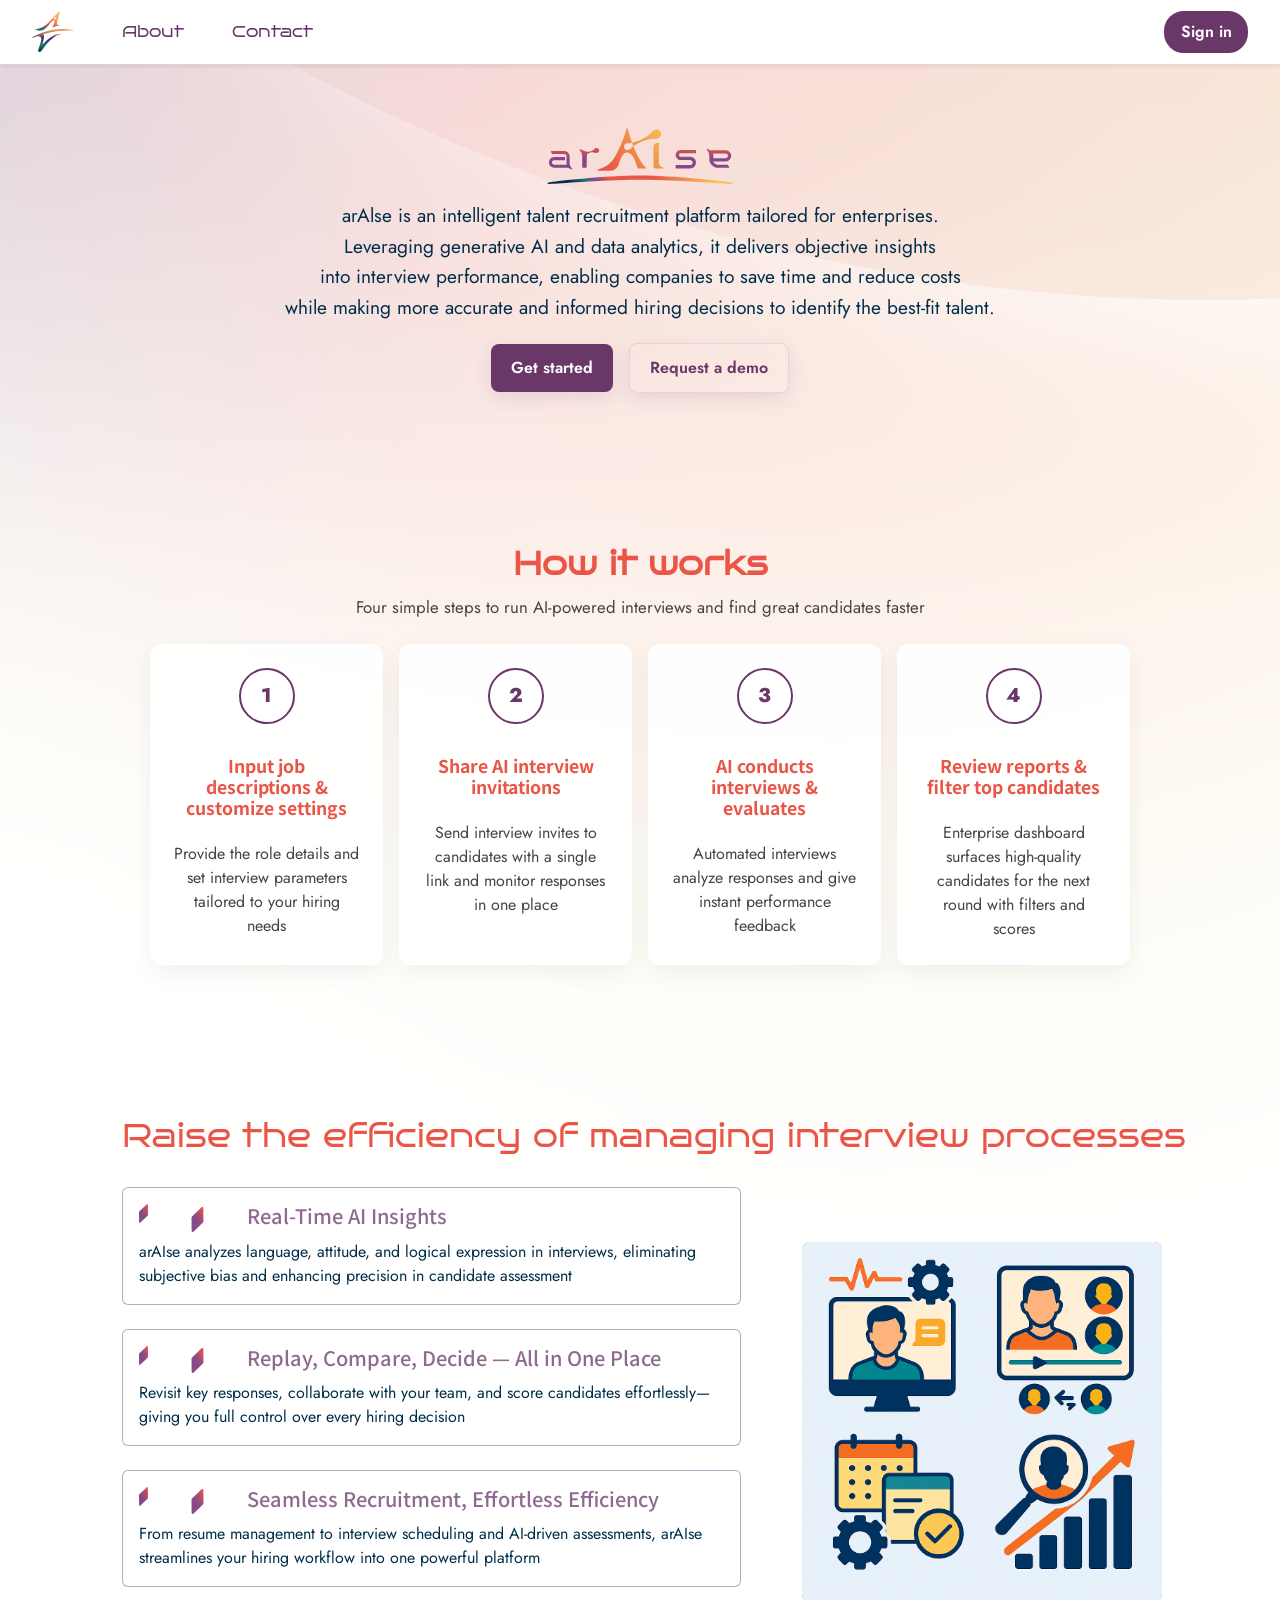
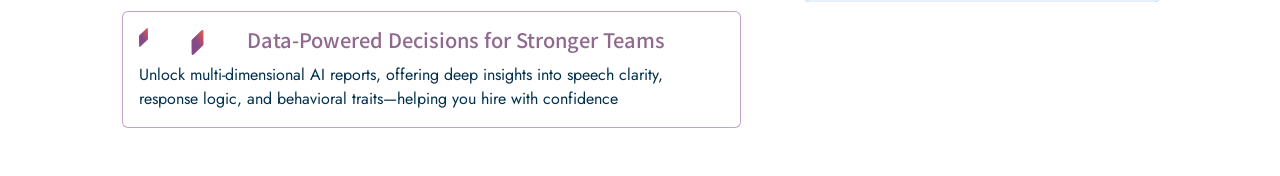
==== commit 02f5d3eb: "Add files via upload" ====
--- a/index.html
+++ b/index.html
@@ -1,13 +1,142 @@
-<!DOCTYPE html><html lang="en"><head><meta charSet="UTF-8"/><meta name="viewport" content="width=device-width, initial-scale=1.0"/><link rel="modulepreload" href="/assets/manifest-ba99088a.js"/><link rel="modulepreload" href="/assets/entry.client-B_c8FsLh.js"/><link rel="modulepreload" href="/assets/chunk-AYJ5UCUI--q-cutD_.js"/><link rel="modulepreload" href="/assets/index-CvHrvfCg.js"/><link rel="modulepreload" href="/assets/root-FjdqSTta.js"/><link rel="modulepreload" href="/assets/with-props-dP_ATCMp.js"/><link rel="preconnect" href="https://fonts.googleapis.com"/><link rel="preconnect" href="https://fonts.gstatic.com"/><link rel="icon" type="image/x-icon" href="/favicon.ico?v=1"/><title>arAIse</title><link href="https://fonts.googleapis.com/css2?family=Bruno+Ace&amp;family=Jost:ital,wght@0,100..900;1,100..900&amp;family=Noto+Sans+TC:wght@100..900&amp;display=swap" rel="stylesheet"/><link rel="stylesheet" href="/assets/entry-BfgmvKX9.css"/><link rel="stylesheet" href="/assets/root-KNykd5J6.css"/></head><body><script>
-              console.log(
-                "💿 Hey developer 👋. You can provide a way better UX than this " +
-                "when your app is loading JS modules and/or running `clientLoader` " +
-                "functions. Check out https://remix.run/route/hydrate-fallback " +
-                "for more information."
-              );
-            </script><script>window.__reactRouterContext = {"basename":"/","future":{"unstable_middleware":false,"unstable_optimizeDeps":false,"unstable_splitRouteModules":false,"unstable_subResourceIntegrity":false,"unstable_viteEnvironmentApi":false},"ssr":false,"isSpaMode":true};window.__reactRouterContext.stream = new ReadableStream({start(controller){window.__reactRouterContext.streamController = controller;}}).pipeThrough(new TextEncoderStream());</script><script type="module" async="">import "/assets/manifest-ba99088a.js";
-import * as route0 from "/assets/root-FjdqSTta.js";
-  
-  window.__reactRouterRouteModules = {"root":route0};
+<!DOCTYPE html>
+<html lang="en">
 
-import("/assets/entry.client-B_c8FsLh.js");</script><!--$--><script>window.__reactRouterContext.streamController.enqueue("[{\"_1\":2,\"_3\":-5,\"_4\":-5},\"loaderData\",{},\"actionData\",\"errors\"]\n");</script><!--$--><script>window.__reactRouterContext.streamController.close();</script><!--/$--><!--/$--></body></html>+<head>
+  <meta charset="UTF-8" />
+  <meta name="viewport" content="width=device-width, initial-scale=1.0" />
+  <title>arAIse</title>
+
+  <!-- Google Fonts -->
+  <link
+    href="https://fonts.googleapis.com/css2?family=Bruno+Ace&family=Jost:ital,wght@0,100..900;1,100..900&family=Noto+Sans+TC:wght@100..900&display=swap"
+    rel="stylesheet" />
+  <!-- CSS -->
+  <link rel="stylesheet" href="assets/wy98ef74.css" />
+  <link rel="stylesheet" href="assets/x15j7g.css" />
+  <link rel="stylesheet" href="assets/navbar.css" />
+  <link rel="preconnect" href="https://fonts.googleapis.com"/>
+  <link rel="preconnect" href="https://fonts.gstatic.com"/>
+  <link rel="icon" type="image/x-icon" href="/favicon.ico?v=1"/>
+  <link rel="stylesheet" href="assets/Home-Cx-533pot.css" />
+
+</head>
+
+<![CDATA[<body>
+  <div id="home-container">
+    <!-- NavBar -->
+    <nav class="navbar">
+      <div class="navbar-bg" style="position: absolute; top: 0; left: 0; right: 0; bottom: 0; background: #ffffff; z-index: -1;"></div>
+      <a href="index.html"><img src="assets/logo1.svg" alt="logo" class="navbar-logo" /></a>
+      <ul class="navbar-menu">
+        <li><a href="about.html">About</a></li>
+        <li><a href="contact.html">Contact</a></li>
+      </ul>
+      <div class="navbar-actions">
+        <a href="https://app.araise.io/" class="btn-signin">Sign in</a>
+      </div>
+    </nav>
+
+  <!-- Home Section 1 -->
+  <section id="home-section-1" class="home-section">
+    <div id="home-section-1-paragraph">
+      <img id="home-section-1-logo" src="assets/logo2.svg" alt="logo" />
+      <p>arAlse is an intelligent talent recruitment platform tailored for enterprises. <br> Leveraging generative AI and data analytics, it delivers objective insights <Br> into interview performance, enabling companies to save time and reduce costs <br> while making more accurate and informed hiring decisions to identify the best-fit talent.</p>
+      <div class="hero-cta">
+        <a class="btn-cta" href="https://app.araise.io/">Get started</a>
+        <a class="btn-cta secondary" href="contact.html">Request a demo</a>
+      </div>
+    </div>
+    <!-- hero decorative image removed per request: assets/home1.png -->
+  </section>
+
+  <!-- How It Works -->
+  <section id="how-it-works" class="home-section">
+    <div class="how-container">
+      <div class="section-headline">
+        <h2>How it works</h2>
+        <p class="subhead">Four simple steps to run AI-powered interviews and find great candidates faster</p>
+      </div>
+
+      <div class="how-steps">
+        <div class="step">
+          <div class="step-number">1</div>
+          <h4>Input job descriptions &amp; customize settings</h4>
+          <p>Provide the role details and set interview parameters tailored to your hiring needs</p>
+        </div>
+
+        <div class="step">
+          <div class="step-number">2</div>
+          <h4>Share AI interview invitations</h4>
+          <p>Send interview invites to candidates with a single link and monitor responses in one place</p>
+        </div>
+
+        <div class="step">
+          <div class="step-number">3</div>
+          <h4>AI conducts interviews &amp; evaluates</h4>
+          <p>Automated interviews analyze responses and give instant performance feedback</p>
+        </div>
+
+        <div class="step">
+          <div class="step-number">4</div>
+          <h4>Review reports &amp; filter top candidates</h4>
+          <p>Enterprise dashboard surfaces high-quality candidates for the next round with filters and scores</p>
+        </div>
+      </div>
+    </div>
+  </section>
+
+  <!-- Home Section 3 -->
+  <section id="home-section-3" class="home-section">
+    <div id="home-section-3-container">
+      <div id="home-section-3-cards">
+        <!-- Section headline: placed on top of all other cards but not a card element -->
+        <div class="section-headline">
+          <h2>Raise the efficiency of managing interview processes</h2>
+        </div>
+        <div class="card">
+          <div class="card-body">
+            <h5 class="card-title">
+              <img src="assets/icon2.svg" alt="icon" class="card-icon" />
+              Real-Time AI Insights
+            </h5>
+            <p class="card-text">arAIse analyzes language, attitude, and logical expression in interviews, eliminating
+              subjective bias and enhancing precision in candidate assessment</p>
+          </div>
+        </div>
+        <div class="card">
+          <div class="card-body">
+            <h5 class="card-title">
+              <img src="assets/icon2.svg" alt="icon" class="card-icon" />
+              Replay, Compare, Decide — All in One Place</h5>
+            <p class="card-text">Revisit key responses, collaborate with your team, and score candidates
+              effortlessly—giving you full control over every hiring decision</p>
+          </div>
+        </div>
+        <div class="card">
+          <div class="card-body">
+            <h5 class="card-title">
+              <img src="assets/icon2.svg" alt="icon" class="card-icon" />
+              Seamless Recruitment, Effortless Efficiency</h5>
+            <p class="card-text">From resume management to interview scheduling and AI-driven assessments, arAIse
+              streamlines your hiring workflow into one powerful platform</p>
+          </div>
+        </div>
+        <div class="card">
+          <div class="card-body">
+            <h5 class="card-title">
+              <img src="assets/icon2.svg" alt="icon" class="card-icon" />
+              Data-Powered Decisions for Stronger Teams</h5>
+            <p class="card-text">Unlock multi-dimensional AI reports, offering deep insights into speech clarity,
+              response logic, and behavioral traits—helping you hire with confidence</p>
+          </div>
+        </div>
+      </div>
+      <div id="home-section-3-image">
+        <img src="assets/home2.png" alt="home image 2" />
+      </div>
+    </div>
+  <![CDATA[  </section>
+  </div>
+</body>
+
+</html>
--- a/assets/wy98ef74.css
+++ b/assets/wy98ef74.css
@@ -0,0 +1,9 @@
+@charset "UTF-8";/*!
+ * Bootstrap  v5.3.5 (https://getbootstrap.com/)
+ * Copyright 2011-2025 The Bootstrap Authors
+ * Licensed under MIT (https://github.com/twbs/bootstrap/blob/main/LICENSE)
+ */:root,[data-bs-theme=light]{--bs-blue: #0d6efd;--bs-indigo: #6610f2;--bs-purple: #6a3769;--bs-pink: #d63384;--bs-red: #ea5548;--bs-orange: #fd7e14;--bs-yellow: #f9c158;--bs-green: #216f72;--bs-teal: #20c997;--bs-cyan: #0dcaf0;--bs-black: #000;--bs-white: #fff;--bs-gray: #6c757d;--bs-gray-dark: #343a40;--bs-gray-100: #f8f9fa;--bs-gray-200: #e9ecef;--bs-gray-300: #dee2e6;--bs-gray-400: #ced4da;--bs-gray-500: #adb5bd;--bs-gray-600: #6c757d;--bs-gray-700: #495057;--bs-gray-800: #343a40;--bs-gray-900: #212529;--bs-gradient-dark: linear-gradient(0deg, #6a3769, #ea5548);--bs-gradient-dark-90: linear-gradient(90deg, #6a3769, #ea5548);--bs-gradient-dark-180: linear-gradient(180deg, #6a3769, #ea5548);--bs-gradient-dark-270: linear-gradient(270deg, #6a3769, #ea5548);--bs-gradient-light: linear-gradient(0deg, #f9c158, #ea5548);--bs-gradient-light-90: linear-gradient(0deg, #f9c158, #ea5548);--bs-gradient-light-180: linear-gradient(180deg, #f9c158, #ea5548);--bs-gradient-light-270: linear-gradient(270deg, #f9c158, #ea5548);--bs-gradient-multi: linear-gradient(0deg, #f9c158 0%, #ea5548 60%, #6a3769 80%, #216f72 100%);--bs-gradient-multi-90: linear-gradient(90deg, #f9c158 0%, #ea5548 60%, #6a3769 80%, #216f72 100%);--bs-gradient-multi-180: linear-gradient(180deg, #f9c158 0%, #ea5548 60%, #6a3769 80%, #216f72 100%);--bs-gradient-multi-270: linear-gradient(270deg, #f9c158 0%, #ea5548 60%, #6a3769 80%, #216f72 100%);--bs-primary: #ea5548;--bs-secondary: #6a3769;--bs-success: #216f72;--bs-info: #884a8a;--bs-warning: #f9c158;--bs-danger: #dc3545;--bs-light: #f8f9fa;--bs-dark: #212529;--bs-primary-rgb: 234, 85, 72;--bs-secondary-rgb: 106, 55, 105;--bs-success-rgb: 33, 111, 114;--bs-info-rgb: 136, 74, 138;--bs-warning-rgb: 249, 193, 88;--bs-danger-rgb: 220, 53, 69;--bs-light-rgb: 248, 249, 250;--bs-dark-rgb: 33, 37, 41;--bs-primary-text-emphasis: #5e221d;--bs-secondary-text-emphasis: #2a162a;--bs-success-text-emphasis: #0d2c2e;--bs-info-text-emphasis: #361e37;--bs-warning-text-emphasis: #644d23;--bs-danger-text-emphasis: #58151c;--bs-light-text-emphasis: #495057;--bs-dark-text-emphasis: #495057;--bs-primary-bg-subtle: #fbddda;--bs-secondary-bg-subtle: #e1d7e1;--bs-success-bg-subtle: #d3e2e3;--bs-info-bg-subtle: #e7dbe8;--bs-warning-bg-subtle: #fef3de;--bs-danger-bg-subtle: #f8d7da;--bs-light-bg-subtle: #fcfcfd;--bs-dark-bg-subtle: #ced4da;--bs-primary-border-subtle: #f7bbb6;--bs-secondary-border-subtle: #c3afc3;--bs-success-border-subtle: #a6c5c7;--bs-info-border-subtle: #cfb7d0;--bs-warning-border-subtle: #fde6bc;--bs-danger-border-subtle: #f1aeb5;--bs-light-border-subtle: #e9ecef;--bs-dark-border-subtle: #adb5bd;--bs-white-rgb: 255, 255, 255;--bs-black-rgb: 0, 0, 0;--bs-font-sans-serif: "Jost", "Nono Sans TC", system-ui, -apple-system, "Segoe UI", Roboto, "Helvetica Neue", "Noto Sans", "Liberation Sans", Arial, sans-serif, "Apple Color Emoji", "Segoe UI Emoji", "Segoe UI Symbol", "Noto Color Emoji";--bs-font-monospace: SFMono-Regular, Menlo, Monaco, Consolas, "Liberation Mono", "Courier New", monospace;--bs-gradient: linear-gradient(180deg, rgba(255, 255, 255, .15), rgba(255, 255, 255, 0));--bs-body-font-family: var(--bs-font-sans-serif);--bs-body-font-size: 1rem;--bs-body-font-weight: 400;--bs-body-line-height: 1.5;--bs-body-color: #002f4b;--bs-body-color-rgb: 0, 47, 75;--bs-body-bg: #fff;--bs-body-bg-rgb: 255, 255, 255;--bs-emphasis-color: #000;--bs-emphasis-color-rgb: 0, 0, 0;--bs-secondary-color: rgba(106, 55, 105, .75);--bs-secondary-color-rgb: 106, 55, 105;--bs-secondary-bg: #e9ecef;--bs-secondary-bg-rgb: 233, 236, 239;--bs-tertiary-color: rgba(136, 74, 138, .5);--bs-tertiary-color-rgb: 136, 74, 138;--bs-tertiary-bg: #f3edf3;--bs-tertiary-bg-rgb: 243, 237, 243;--bs-heading-color: #ea5548;--bs-link-color: #ea5548;--bs-link-color-rgb: 234, 85, 72;--bs-link-decoration: underline;--bs-link-hover-color: #bb443a;--bs-link-hover-color-rgb: 187, 68, 58;--bs-code-color: #d63384;--bs-highlight-color: #002f4b;--bs-highlight-bg: #fef3de;--bs-border-width: 1px;--bs-border-style: solid;--bs-border-color: #dee2e6;--bs-border-color-translucent: rgba(0, 0, 0, .175);--bs-border-radius: .375rem;--bs-border-radius-sm: .25rem;--bs-border-radius-lg: .5rem;--bs-border-radius-xl: 1rem;--bs-border-radius-xxl: 2rem;--bs-border-radius-2xl: var(--bs-border-radius-xxl);--bs-border-radius-pill: 50rem;--bs-box-shadow: 0 .5rem 1rem rgba(0, 0, 0, .15);--bs-box-shadow-sm: 0 .125rem .25rem rgba(0, 0, 0, .075);--bs-box-shadow-lg: 0 1rem 3rem rgba(0, 0, 0, .175);--bs-box-shadow-inset: inset 0 1px 2px rgba(0, 0, 0, .075);--bs-focus-ring-width: .25rem;--bs-focus-ring-opacity: .25;--bs-focus-ring-color: rgba(106, 55, 105, .25);--bs-form-valid-color: #216f72;--bs-form-valid-border-color: #216f72;--bs-form-invalid-color: #dc3545;--bs-form-invalid-border-color: #dc3545;--bs-card-bg: var(--bs-body-bg);--bs-card-border-color: rgba(0, 47, 75, .175);--bs-card-title-color: #6a3769}[data-bs-theme=dark]{color-scheme:dark;--bs-body-color: #ccd5db;--bs-body-color-rgb: 204, 213, 219;--bs-body-bg: #212529;--bs-body-bg-rgb: 33, 37, 41;--bs-emphasis-color: #fff;--bs-emphasis-color-rgb: 255, 255, 255;--bs-secondary-color: rgba(204, 213, 219, .75);--bs-secondary-color-rgb: 204, 213, 219;--bs-secondary-bg: #343a40;--bs-secondary-bg-rgb: 52, 58, 64;--bs-tertiary-color: #805786;--bs-tertiary-color-rgb: 128, 87, 134;--bs-tertiary-bg: #243743;--bs-tertiary-bg-rgb: 36, 55, 67;--bs-primary-text-emphasis: #f29991;--bs-secondary-text-emphasis: #a687a5;--bs-success-text-emphasis: #7aa9aa;--bs-info-text-emphasis: #b892b9;--bs-warning-text-emphasis: #fbda9b;--bs-danger-text-emphasis: #ea868f;--bs-light-text-emphasis: #f8f9fa;--bs-dark-text-emphasis: #dee2e6;--bs-primary-bg-subtle: #2f110e;--bs-secondary-bg-subtle: #150b15;--bs-success-bg-subtle: #071617;--bs-info-bg-subtle: #1b0f1c;--bs-warning-bg-subtle: #322712;--bs-danger-bg-subtle: #2c0b0e;--bs-light-bg-subtle: #343a40;--bs-dark-bg-subtle: #1a1d20;--bs-primary-border-subtle: #8c332b;--bs-secondary-border-subtle: #40213f;--bs-success-border-subtle: #144344;--bs-info-border-subtle: #522c53;--bs-warning-border-subtle: #957435;--bs-danger-border-subtle: #842029;--bs-light-border-subtle: #495057;--bs-dark-border-subtle: #343a40;--bs-heading-color: inherit;--bs-link-color: #f29991;--bs-link-hover-color: #f5ada7;--bs-link-color-rgb: 242, 153, 145;--bs-link-hover-color-rgb: 245, 173, 167;--bs-code-color: #e685b5;--bs-highlight-color: #ccd5db;--bs-highlight-bg: #644d23;--bs-border-color: #495057;--bs-border-color-translucent: rgba(255, 255, 255, .15);--bs-form-valid-color: #7aa9aa;--bs-form-valid-border-color: #7aa9aa;--bs-form-invalid-color: #f29991;--bs-form-invalid-border-color: #f29991;--bs-card-bg: #212529;--bs-card-border-color: rgba(184, 197, 205, .34);--bs-card-title-color: #c3afc3}*,*:before,*:after{box-sizing:border-box}@media (prefers-reduced-motion: no-preference){:root{scroll-behavior:smooth}}body{margin:0;font-family:var(--bs-body-font-family);font-size:var(--bs-body-font-size);font-weight:var(--bs-body-font-weight);line-height:var(--bs-body-line-height);color:var(--bs-body-color);text-align:var(--bs-body-text-align);background-color:var(--bs-body-bg);-webkit-text-size-adjust:100%;-webkit-tap-highlight-color:rgba(0,0,0,0)}hr{margin:1rem 0;color:inherit;border:0;border-top:var(--bs-border-width) solid;opacity:.25}h6,.h6,h5,.h5,h4,.h4,h3,.h3,h2,.h2,h1,.h1{margin-top:0;margin-bottom:.5rem;font-family:Noto Sans TC,sans-serif;font-weight:500;line-height:1.2;color:var(--bs-heading-color)}h1,.h1{font-family:Bruno Ace,Noto Sans TC,sans-serif;font-size:calc(1.375rem + 1.5vw)}@media (min-width: 1200px){h1,.h1{font-size:2.5rem}}h2,.h2{font-size:calc(1.325rem + .9vw)}@media (min-width: 1200px){h2,.h2{font-size:2rem}}h3,.h3{font-size:calc(1.3rem + .6vw)}@media (min-width: 1200px){h3,.h3{font-size:1.75rem}}h4,.h4{font-size:calc(1.275rem + .3vw)}@media (min-width: 1200px){h4,.h4{font-size:1.5rem}}h5,.h5{font-size:1.25rem}h6,.h6{font-size:1rem}p{margin-top:0;margin-bottom:1rem}abbr[title]{-webkit-text-decoration:underline dotted;text-decoration:underline dotted;cursor:help;-webkit-text-decoration-skip-ink:none;text-decoration-skip-ink:none}address{margin-bottom:1rem;font-style:normal;line-height:inherit}ol,ul{padding-left:2rem}ol,ul,dl{margin-top:0;margin-bottom:1rem}ol ol,ul ul,ol ul,ul ol{margin-bottom:0}dt{font-weight:700}dd{margin-bottom:.5rem;margin-left:0}blockquote{margin:0 0 1rem}b,strong{font-weight:bolder}small,.small{font-size:.875em}mark,.mark{padding:.1875em;color:var(--bs-highlight-color);background-color:var(--bs-highlight-bg)}sub,sup{position:relative;font-size:.75em;line-height:0;vertical-align:baseline}sub{bottom:-.25em}sup{top:-.5em}a{color:rgba(var(--bs-link-color-rgb),var(--bs-link-opacity, 1));text-decoration:underline}a:hover{--bs-link-color-rgb: var(--bs-link-hover-color-rgb)}a:not([href]):not([class]),a:not([href]):not([class]):hover{color:inherit;text-decoration:none}pre,code,kbd,samp{font-family:var(--bs-font-monospace);font-size:1em}pre{display:block;margin-top:0;margin-bottom:1rem;overflow:auto;font-size:.875em}pre code{font-size:inherit;color:inherit;word-break:normal}code{font-size:.875em;color:var(--bs-code-color);word-wrap:break-word}a>code{color:inherit}kbd{padding:.1875rem .375rem;font-size:.875em;color:var(--bs-body-bg);background-color:var(--bs-body-color);border-radius:.25rem}kbd kbd{padding:0;font-size:1em}figure{margin:0 0 1rem}img,svg{vertical-align:middle}table{caption-side:bottom;border-collapse:collapse}caption{padding-top:.5rem;padding-bottom:.5rem;color:var(--bs-secondary-color);text-align:left}th{text-align:inherit;text-align:-webkit-match-parent}thead,tbody,tfoot,tr,td,th{border-color:inherit;border-style:solid;border-width:0}label{display:inline-block}button{border-radius:0}button:focus:not(:focus-visible){outline:0}input,button,select,optgroup,textarea{margin:0;font-family:inherit;font-size:inherit;line-height:inherit}button,select{text-transform:none}[role=button]{cursor:pointer}select{word-wrap:normal}select:disabled{opacity:1}[list]:not([type=date]):not([type=datetime-local]):not([type=month]):not([type=week]):not([type=time])::-webkit-calendar-picker-indicator{display:none!important}button,[type=button],[type=reset],[type=submit]{-webkit-appearance:button}button:not(:disabled),[type=button]:not(:disabled),[type=reset]:not(:disabled),[type=submit]:not(:disabled){cursor:pointer}::-moz-focus-inner{padding:0;border-style:none}textarea{resize:vertical}fieldset{min-width:0;padding:0;margin:0;border:0}legend{float:left;width:100%;padding:0;margin-bottom:.5rem;line-height:inherit;font-size:calc(1.275rem + .3vw)}@media (min-width: 1200px){legend{font-size:1.5rem}}legend+*{clear:left}::-webkit-datetime-edit-fields-wrapper,::-webkit-datetime-edit-text,::-webkit-datetime-edit-minute,::-webkit-datetime-edit-hour-field,::-webkit-datetime-edit-day-field,::-webkit-datetime-edit-month-field,::-webkit-datetime-edit-year-field{padding:0}::-webkit-inner-spin-button{height:auto}[type=search]{-webkit-appearance:textfield;outline-offset:-2px}::-webkit-search-decoration{-webkit-appearance:none}::-webkit-color-swatch-wrapper{padding:0}::-webkit-file-upload-button{font:inherit;-webkit-appearance:button}::file-selector-button{font:inherit;-webkit-appearance:button}output{display:inline-block}iframe{border:0}summary{display:list-item;cursor:pointer}progress{vertical-align:baseline}[hidden]{display:none!important}.lead{font-size:1.25rem;font-weight:300}.display-1{font-weight:300;line-height:1.2;font-size:calc(1.625rem + 4.5vw)}@media (min-width: 1200px){.display-1{font-size:5rem}}.display-2{font-weight:300;line-height:1.2;font-size:calc(1.575rem + 3.9vw)}@media (min-width: 1200px){.display-2{font-size:4.5rem}}.display-3{font-weight:300;line-height:1.2;font-size:calc(1.525rem + 3.3vw)}@media (min-width: 1200px){.display-3{font-size:4rem}}.display-4{font-weight:300;line-height:1.2;font-size:calc(1.475rem + 2.7vw)}@media (min-width: 1200px){.display-4{font-size:3.5rem}}.display-5{font-weight:300;line-height:1.2;font-size:calc(1.425rem + 2.1vw)}@media (min-width: 1200px){.display-5{font-size:3rem}}.display-6{font-weight:300;line-height:1.2;font-size:calc(1.375rem + 1.5vw)}@media (min-width: 1200px){.display-6{font-size:2.5rem}}.list-unstyled,.list-inline{padding-left:0;list-style:none}.list-inline-item{display:inline-block}.list-inline-item:not(:last-child){margin-right:.5rem}.initialism{font-size:.875em;text-transform:uppercase}.blockquote{margin-bottom:1rem;font-size:1.25rem}.blockquote>:last-child{margin-bottom:0}.blockquote-footer{margin-top:-1rem;margin-bottom:1rem;font-size:.875em;color:#6c757d}.blockquote-footer:before{content:"— "}.img-fluid{max-width:100%;height:auto}.img-thumbnail{padding:.25rem;background-color:var(--bs-body-bg);border:var(--bs-border-width) solid var(--bs-border-color);border-radius:var(--bs-border-radius);max-width:100%;height:auto}.figure{display:inline-block}.figure-img{margin-bottom:.5rem;line-height:1}.figure-caption{font-size:.875em;color:var(--bs-secondary-color)}.container,.container-fluid,.container-xxl,.container-xl,.container-lg,.container-md,.container-sm{--bs-gutter-x: 1.5rem;--bs-gutter-y: 0;width:100%;padding-right:calc(var(--bs-gutter-x) * .5);padding-left:calc(var(--bs-gutter-x) * .5);margin-right:auto;margin-left:auto}@media (min-width: 576px){.container-sm,.container{max-width:540px}}@media (min-width: 768px){.container-md,.container-sm,.container{max-width:720px}}@media (min-width: 992px){.container-lg,.container-md,.container-sm,.container{max-width:960px}}@media (min-width: 1200px){.container-xl,.container-lg,.container-md,.container-sm,.container{max-width:1140px}}@media (min-width: 1400px){.container-xxl,.container-xl,.container-lg,.container-md,.container-sm,.container{max-width:1320px}}:root{--bs-breakpoint-xs: 0;--bs-breakpoint-sm: 576px;--bs-breakpoint-md: 768px;--bs-breakpoint-lg: 992px;--bs-breakpoint-xl: 1200px;--bs-breakpoint-xxl: 1400px}.row{--bs-gutter-x: 1.5rem;--bs-gutter-y: 0;display:flex;flex-wrap:wrap;margin-top:calc(-1 * var(--bs-gutter-y));margin-right:calc(-.5 * var(--bs-gutter-x));margin-left:calc(-.5 * var(--bs-gutter-x))}.row>*{flex-shrink:0;width:100%;max-width:100%;padding-right:calc(var(--bs-gutter-x) * .5);padding-left:calc(var(--bs-gutter-x) * .5);margin-top:var(--bs-gutter-y)}.col{flex:1 0 0}.row-cols-auto>*{flex:0 0 auto;width:auto}.row-cols-1>*{flex:0 0 auto;width:100%}.row-cols-2>*{flex:0 0 auto;width:50%}.row-cols-3>*{flex:0 0 auto;width:33.33333333%}.row-cols-4>*{flex:0 0 auto;width:25%}.row-cols-5>*{flex:0 0 auto;width:20%}.row-cols-6>*{flex:0 0 auto;width:16.66666667%}.col-auto{flex:0 0 auto;width:auto}.col-1{flex:0 0 auto;width:8.33333333%}.col-2{flex:0 0 auto;width:16.66666667%}.col-3{flex:0 0 auto;width:25%}.col-4{flex:0 0 auto;width:33.33333333%}.col-5{flex:0 0 auto;width:41.66666667%}.col-6{flex:0 0 auto;width:50%}.col-7{flex:0 0 auto;width:58.33333333%}.col-8{flex:0 0 auto;width:66.66666667%}.col-9{flex:0 0 auto;width:75%}.col-10{flex:0 0 auto;width:83.33333333%}.col-11{flex:0 0 auto;width:91.66666667%}.col-12{flex:0 0 auto;width:100%}.offset-1{margin-left:8.33333333%}.offset-2{margin-left:16.66666667%}.offset-3{margin-left:25%}.offset-4{margin-left:33.33333333%}.offset-5{margin-left:41.66666667%}.offset-6{margin-left:50%}.offset-7{margin-left:58.33333333%}.offset-8{margin-left:66.66666667%}.offset-9{margin-left:75%}.offset-10{margin-left:83.33333333%}.offset-11{margin-left:91.66666667%}.g-0,.gx-0{--bs-gutter-x: 0}.g-0,.gy-0{--bs-gutter-y: 0}.g-1,.gx-1{--bs-gutter-x: .25rem}.g-1,.gy-1{--bs-gutter-y: .25rem}.g-2,.gx-2{--bs-gutter-x: .5rem}.g-2,.gy-2{--bs-gutter-y: .5rem}.g-3,.gx-3{--bs-gutter-x: 1rem}.g-3,.gy-3{--bs-gutter-y: 1rem}.g-4,.gx-4{--bs-gutter-x: 1.5rem}.g-4,.gy-4{--bs-gutter-y: 1.5rem}.g-5,.gx-5{--bs-gutter-x: 3rem}.g-5,.gy-5{--bs-gutter-y: 3rem}@media (min-width: 576px){.col-sm{flex:1 0 0}.row-cols-sm-auto>*{flex:0 0 auto;width:auto}.row-cols-sm-1>*{flex:0 0 auto;width:100%}.row-cols-sm-2>*{flex:0 0 auto;width:50%}.row-cols-sm-3>*{flex:0 0 auto;width:33.33333333%}.row-cols-sm-4>*{flex:0 0 auto;width:25%}.row-cols-sm-5>*{flex:0 0 auto;width:20%}.row-cols-sm-6>*{flex:0 0 auto;width:16.66666667%}.col-sm-auto{flex:0 0 auto;width:auto}.col-sm-1{flex:0 0 auto;width:8.33333333%}.col-sm-2{flex:0 0 auto;width:16.66666667%}.col-sm-3{flex:0 0 auto;width:25%}.col-sm-4{flex:0 0 auto;width:33.33333333%}.col-sm-5{flex:0 0 auto;width:41.66666667%}.col-sm-6{flex:0 0 auto;width:50%}.col-sm-7{flex:0 0 auto;width:58.33333333%}.col-sm-8{flex:0 0 auto;width:66.66666667%}.col-sm-9{flex:0 0 auto;width:75%}.col-sm-10{flex:0 0 auto;width:83.33333333%}.col-sm-11{flex:0 0 auto;width:91.66666667%}.col-sm-12{flex:0 0 auto;width:100%}.offset-sm-0{margin-left:0}.offset-sm-1{margin-left:8.33333333%}.offset-sm-2{margin-left:16.66666667%}.offset-sm-3{margin-left:25%}.offset-sm-4{margin-left:33.33333333%}.offset-sm-5{margin-left:41.66666667%}.offset-sm-6{margin-left:50%}.offset-sm-7{margin-left:58.33333333%}.offset-sm-8{margin-left:66.66666667%}.offset-sm-9{margin-left:75%}.offset-sm-10{margin-left:83.33333333%}.offset-sm-11{margin-left:91.66666667%}.g-sm-0,.gx-sm-0{--bs-gutter-x: 0}.g-sm-0,.gy-sm-0{--bs-gutter-y: 0}.g-sm-1,.gx-sm-1{--bs-gutter-x: .25rem}.g-sm-1,.gy-sm-1{--bs-gutter-y: .25rem}.g-sm-2,.gx-sm-2{--bs-gutter-x: .5rem}.g-sm-2,.gy-sm-2{--bs-gutter-y: .5rem}.g-sm-3,.gx-sm-3{--bs-gutter-x: 1rem}.g-sm-3,.gy-sm-3{--bs-gutter-y: 1rem}.g-sm-4,.gx-sm-4{--bs-gutter-x: 1.5rem}.g-sm-4,.gy-sm-4{--bs-gutter-y: 1.5rem}.g-sm-5,.gx-sm-5{--bs-gutter-x: 3rem}.g-sm-5,.gy-sm-5{--bs-gutter-y: 3rem}}@media (min-width: 768px){.col-md{flex:1 0 0}.row-cols-md-auto>*{flex:0 0 auto;width:auto}.row-cols-md-1>*{flex:0 0 auto;width:100%}.row-cols-md-2>*{flex:0 0 auto;width:50%}.row-cols-md-3>*{flex:0 0 auto;width:33.33333333%}.row-cols-md-4>*{flex:0 0 auto;width:25%}.row-cols-md-5>*{flex:0 0 auto;width:20%}.row-cols-md-6>*{flex:0 0 auto;width:16.66666667%}.col-md-auto{flex:0 0 auto;width:auto}.col-md-1{flex:0 0 auto;width:8.33333333%}.col-md-2{flex:0 0 auto;width:16.66666667%}.col-md-3{flex:0 0 auto;width:25%}.col-md-4{flex:0 0 auto;width:33.33333333%}.col-md-5{flex:0 0 auto;width:41.66666667%}.col-md-6{flex:0 0 auto;width:50%}.col-md-7{flex:0 0 auto;width:58.33333333%}.col-md-8{flex:0 0 auto;width:66.66666667%}.col-md-9{flex:0 0 auto;width:75%}.col-md-10{flex:0 0 auto;width:83.33333333%}.col-md-11{flex:0 0 auto;width:91.66666667%}.col-md-12{flex:0 0 auto;width:100%}.offset-md-0{margin-left:0}.offset-md-1{margin-left:8.33333333%}.offset-md-2{margin-left:16.66666667%}.offset-md-3{margin-left:25%}.offset-md-4{margin-left:33.33333333%}.offset-md-5{margin-left:41.66666667%}.offset-md-6{margin-left:50%}.offset-md-7{margin-left:58.33333333%}.offset-md-8{margin-left:66.66666667%}.offset-md-9{margin-left:75%}.offset-md-10{margin-left:83.33333333%}.offset-md-11{margin-left:91.66666667%}.g-md-0,.gx-md-0{--bs-gutter-x: 0}.g-md-0,.gy-md-0{--bs-gutter-y: 0}.g-md-1,.gx-md-1{--bs-gutter-x: .25rem}.g-md-1,.gy-md-1{--bs-gutter-y: .25rem}.g-md-2,.gx-md-2{--bs-gutter-x: .5rem}.g-md-2,.gy-md-2{--bs-gutter-y: .5rem}.g-md-3,.gx-md-3{--bs-gutter-x: 1rem}.g-md-3,.gy-md-3{--bs-gutter-y: 1rem}.g-md-4,.gx-md-4{--bs-gutter-x: 1.5rem}.g-md-4,.gy-md-4{--bs-gutter-y: 1.5rem}.g-md-5,.gx-md-5{--bs-gutter-x: 3rem}.g-md-5,.gy-md-5{--bs-gutter-y: 3rem}}@media (min-width: 992px){.col-lg{flex:1 0 0}.row-cols-lg-auto>*{flex:0 0 auto;width:auto}.row-cols-lg-1>*{flex:0 0 auto;width:100%}.row-cols-lg-2>*{flex:0 0 auto;width:50%}.row-cols-lg-3>*{flex:0 0 auto;width:33.33333333%}.row-cols-lg-4>*{flex:0 0 auto;width:25%}.row-cols-lg-5>*{flex:0 0 auto;width:20%}.row-cols-lg-6>*{flex:0 0 auto;width:16.66666667%}.col-lg-auto{flex:0 0 auto;width:auto}.col-lg-1{flex:0 0 auto;width:8.33333333%}.col-lg-2{flex:0 0 auto;width:16.66666667%}.col-lg-3{flex:0 0 auto;width:25%}.col-lg-4{flex:0 0 auto;width:33.33333333%}.col-lg-5{flex:0 0 auto;width:41.66666667%}.col-lg-6{flex:0 0 auto;width:50%}.col-lg-7{flex:0 0 auto;width:58.33333333%}.col-lg-8{flex:0 0 auto;width:66.66666667%}.col-lg-9{flex:0 0 auto;width:75%}.col-lg-10{flex:0 0 auto;width:83.33333333%}.col-lg-11{flex:0 0 auto;width:91.66666667%}.col-lg-12{flex:0 0 auto;width:100%}.offset-lg-0{margin-left:0}.offset-lg-1{margin-left:8.33333333%}.offset-lg-2{margin-left:16.66666667%}.offset-lg-3{margin-left:25%}.offset-lg-4{margin-left:33.33333333%}.offset-lg-5{margin-left:41.66666667%}.offset-lg-6{margin-left:50%}.offset-lg-7{margin-left:58.33333333%}.offset-lg-8{margin-left:66.66666667%}.offset-lg-9{margin-left:75%}.offset-lg-10{margin-left:83.33333333%}.offset-lg-11{margin-left:91.66666667%}.g-lg-0,.gx-lg-0{--bs-gutter-x: 0}.g-lg-0,.gy-lg-0{--bs-gutter-y: 0}.g-lg-1,.gx-lg-1{--bs-gutter-x: .25rem}.g-lg-1,.gy-lg-1{--bs-gutter-y: .25rem}.g-lg-2,.gx-lg-2{--bs-gutter-x: .5rem}.g-lg-2,.gy-lg-2{--bs-gutter-y: .5rem}.g-lg-3,.gx-lg-3{--bs-gutter-x: 1rem}.g-lg-3,.gy-lg-3{--bs-gutter-y: 1rem}.g-lg-4,.gx-lg-4{--bs-gutter-x: 1.5rem}.g-lg-4,.gy-lg-4{--bs-gutter-y: 1.5rem}.g-lg-5,.gx-lg-5{--bs-gutter-x: 3rem}.g-lg-5,.gy-lg-5{--bs-gutter-y: 3rem}}@media (min-width: 1200px){.col-xl{flex:1 0 0}.row-cols-xl-auto>*{flex:0 0 auto;width:auto}.row-cols-xl-1>*{flex:0 0 auto;width:100%}.row-cols-xl-2>*{flex:0 0 auto;width:50%}.row-cols-xl-3>*{flex:0 0 auto;width:33.33333333%}.row-cols-xl-4>*{flex:0 0 auto;width:25%}.row-cols-xl-5>*{flex:0 0 auto;width:20%}.row-cols-xl-6>*{flex:0 0 auto;width:16.66666667%}.col-xl-auto{flex:0 0 auto;width:auto}.col-xl-1{flex:0 0 auto;width:8.33333333%}.col-xl-2{flex:0 0 auto;width:16.66666667%}.col-xl-3{flex:0 0 auto;width:25%}.col-xl-4{flex:0 0 auto;width:33.33333333%}.col-xl-5{flex:0 0 auto;width:41.66666667%}.col-xl-6{flex:0 0 auto;width:50%}.col-xl-7{flex:0 0 auto;width:58.33333333%}.col-xl-8{flex:0 0 auto;width:66.66666667%}.col-xl-9{flex:0 0 auto;width:75%}.col-xl-10{flex:0 0 auto;width:83.33333333%}.col-xl-11{flex:0 0 auto;width:91.66666667%}.col-xl-12{flex:0 0 auto;width:100%}.offset-xl-0{margin-left:0}.offset-xl-1{margin-left:8.33333333%}.offset-xl-2{margin-left:16.66666667%}.offset-xl-3{margin-left:25%}.offset-xl-4{margin-left:33.33333333%}.offset-xl-5{margin-left:41.66666667%}.offset-xl-6{margin-left:50%}.offset-xl-7{margin-left:58.33333333%}.offset-xl-8{margin-left:66.66666667%}.offset-xl-9{margin-left:75%}.offset-xl-10{margin-left:83.33333333%}.offset-xl-11{margin-left:91.66666667%}.g-xl-0,.gx-xl-0{--bs-gutter-x: 0}.g-xl-0,.gy-xl-0{--bs-gutter-y: 0}.g-xl-1,.gx-xl-1{--bs-gutter-x: .25rem}.g-xl-1,.gy-xl-1{--bs-gutter-y: .25rem}.g-xl-2,.gx-xl-2{--bs-gutter-x: .5rem}.g-xl-2,.gy-xl-2{--bs-gutter-y: .5rem}.g-xl-3,.gx-xl-3{--bs-gutter-x: 1rem}.g-xl-3,.gy-xl-3{--bs-gutter-y: 1rem}.g-xl-4,.gx-xl-4{--bs-gutter-x: 1.5rem}.g-xl-4,.gy-xl-4{--bs-gutter-y: 1.5rem}.g-xl-5,.gx-xl-5{--bs-gutter-x: 3rem}.g-xl-5,.gy-xl-5{--bs-gutter-y: 3rem}}@media (min-width: 1400px){.col-xxl{flex:1 0 0}.row-cols-xxl-auto>*{flex:0 0 auto;width:auto}.row-cols-xxl-1>*{flex:0 0 auto;width:100%}.row-cols-xxl-2>*{flex:0 0 auto;width:50%}.row-cols-xxl-3>*{flex:0 0 auto;width:33.33333333%}.row-cols-xxl-4>*{flex:0 0 auto;width:25%}.row-cols-xxl-5>*{flex:0 0 auto;width:20%}.row-cols-xxl-6>*{flex:0 0 auto;width:16.66666667%}.col-xxl-auto{flex:0 0 auto;width:auto}.col-xxl-1{flex:0 0 auto;width:8.33333333%}.col-xxl-2{flex:0 0 auto;width:16.66666667%}.col-xxl-3{flex:0 0 auto;width:25%}.col-xxl-4{flex:0 0 auto;width:33.33333333%}.col-xxl-5{flex:0 0 auto;width:41.66666667%}.col-xxl-6{flex:0 0 auto;width:50%}.col-xxl-7{flex:0 0 auto;width:58.33333333%}.col-xxl-8{flex:0 0 auto;width:66.66666667%}.col-xxl-9{flex:0 0 auto;width:75%}.col-xxl-10{flex:0 0 auto;width:83.33333333%}.col-xxl-11{flex:0 0 auto;width:91.66666667%}.col-xxl-12{flex:0 0 auto;width:100%}.offset-xxl-0{margin-left:0}.offset-xxl-1{margin-left:8.33333333%}.offset-xxl-2{margin-left:16.66666667%}.offset-xxl-3{margin-left:25%}.offset-xxl-4{margin-left:33.33333333%}.offset-xxl-5{margin-left:41.66666667%}.offset-xxl-6{margin-left:50%}.offset-xxl-7{margin-left:58.33333333%}.offset-xxl-8{margin-left:66.66666667%}.offset-xxl-9{margin-left:75%}.offset-xxl-10{margin-left:83.33333333%}.offset-xxl-11{margin-left:91.66666667%}.g-xxl-0,.gx-xxl-0{--bs-gutter-x: 0}.g-xxl-0,.gy-xxl-0{--bs-gutter-y: 0}.g-xxl-1,.gx-xxl-1{--bs-gutter-x: .25rem}.g-xxl-1,.gy-xxl-1{--bs-gutter-y: .25rem}.g-xxl-2,.gx-xxl-2{--bs-gutter-x: .5rem}.g-xxl-2,.gy-xxl-2{--bs-gutter-y: .5rem}.g-xxl-3,.gx-xxl-3{--bs-gutter-x: 1rem}.g-xxl-3,.gy-xxl-3{--bs-gutter-y: 1rem}.g-xxl-4,.gx-xxl-4{--bs-gutter-x: 1.5rem}.g-xxl-4,.gy-xxl-4{--bs-gutter-y: 1.5rem}.g-xxl-5,.gx-xxl-5{--bs-gutter-x: 3rem}.g-xxl-5,.gy-xxl-5{--bs-gutter-y: 3rem}}.table{--bs-table-color-type: initial;--bs-table-bg-type: initial;--bs-table-color-state: initial;--bs-table-bg-state: initial;--bs-table-color: var(--bs-emphasis-color);--bs-table-bg: var(--bs-body-bg);--bs-table-border-color: var(--bs-border-color);--bs-table-accent-bg: transparent;--bs-table-striped-color: var(--bs-emphasis-color);--bs-table-striped-bg: rgba(var(--bs-emphasis-color-rgb), .05);--bs-table-active-color: var(--bs-emphasis-color);--bs-table-active-bg: rgba(var(--bs-emphasis-color-rgb), .1);--bs-table-hover-color: var(--bs-emphasis-color);--bs-table-hover-bg: rgba(var(--bs-emphasis-color-rgb), .075);width:100%;margin-bottom:1rem;vertical-align:top;border-color:var(--bs-table-border-color)}.table>:not(caption)>*>*{padding:.5rem;background-color:var(--bs-table-bg);border-bottom-width:var(--bs-border-width);box-shadow:inset 0 0 0 9999px var(--bs-table-bg-state, var(--bs-table-bg-type, var(--bs-table-accent-bg)))}.table>:not(caption)>*>th{color:var(--bs-primary-text-emphasis)}.table>:not(caption)>*>td{color:var(--bs-body-color)}.table>tbody{vertical-align:inherit}.table>thead{vertical-align:bottom}.table-group-divider{border-top:calc(var(--bs-border-width) * 2) solid currentcolor}.caption-top{caption-side:top}.table-sm>:not(caption)>*>*{padding:.25rem}.table-bordered>:not(caption)>*{border-width:var(--bs-border-width) 0}.table-bordered>:not(caption)>*>*{border-width:0 var(--bs-border-width)}.table-borderless>:not(caption)>*>*{border-bottom-width:0}.table-borderless>:not(:first-child){border-top-width:0}.table-striped>tbody>tr:nth-of-type(odd)>*{--bs-table-color-type: var(--bs-table-striped-color);--bs-table-bg-type: var(--bs-table-striped-bg)}.table-striped-columns>:not(caption)>tr>:nth-child(2n){--bs-table-color-type: var(--bs-table-striped-color);--bs-table-bg-type: var(--bs-table-striped-bg)}.table-active{--bs-table-color-state: var(--bs-table-active-color);--bs-table-bg-state: var(--bs-table-active-bg)}.table-hover>tbody>tr:hover>*{--bs-table-color-state: var(--bs-table-hover-color);--bs-table-bg-state: var(--bs-table-hover-bg)}.table-primary{--bs-table-color: #000;--bs-table-bg: #fbddda;--bs-table-border-color: #c9b1ae;--bs-table-striped-bg: #eed2cf;--bs-table-striped-color: #000;--bs-table-active-bg: #e2c7c4;--bs-table-active-color: #000;--bs-table-hover-bg: #e8ccca;--bs-table-hover-color: #000;color:var(--bs-table-color);border-color:var(--bs-table-border-color)}.table-secondary{--bs-table-color: #000;--bs-table-bg: #e1d7e1;--bs-table-border-color: #b4acb4;--bs-table-striped-bg: #d6ccd6;--bs-table-striped-color: #000;--bs-table-active-bg: #cbc2cb;--bs-table-active-color: #000;--bs-table-hover-bg: #d0c7d0;--bs-table-hover-color: #000;color:var(--bs-table-color);border-color:var(--bs-table-border-color)}.table-success{--bs-table-color: #000;--bs-table-bg: #d3e2e3;--bs-table-border-color: #a9b5b6;--bs-table-striped-bg: #c8d7d8;--bs-table-striped-color: #000;--bs-table-active-bg: #becbcc;--bs-table-active-color: #000;--bs-table-hover-bg: #c3d1d2;--bs-table-hover-color: #000;color:var(--bs-table-color);border-color:var(--bs-table-border-color)}.table-info{--bs-table-color: #000;--bs-table-bg: #e7dbe8;--bs-table-border-color: #b9afba;--bs-table-striped-bg: #dbd0dc;--bs-table-striped-color: #000;--bs-table-active-bg: #d0c5d1;--bs-table-active-color: #000;--bs-table-hover-bg: #d6cbd7;--bs-table-hover-color: #000;color:var(--bs-table-color);border-color:var(--bs-table-border-color)}.table-warning{--bs-table-color: #000;--bs-table-bg: #fef3de;--bs-table-border-color: #cbc2b2;--bs-table-striped-bg: #f1e7d3;--bs-table-striped-color: #000;--bs-table-active-bg: #e5dbc8;--bs-table-active-color: #000;--bs-table-hover-bg: #ebe1cd;--bs-table-hover-color: #000;color:var(--bs-table-color);border-color:var(--bs-table-border-color)}.table-danger{--bs-table-color: #000;--bs-table-bg: #f8d7da;--bs-table-border-color: #c6acae;--bs-table-striped-bg: #eccccf;--bs-table-striped-color: #000;--bs-table-active-bg: #dfc2c4;--bs-table-active-color: #000;--bs-table-hover-bg: #e5c7ca;--bs-table-hover-color: #000;color:var(--bs-table-color);border-color:var(--bs-table-border-color)}.table-light{--bs-table-color: #000;--bs-table-bg: #f8f9fa;--bs-table-border-color: #c6c7c8;--bs-table-striped-bg: #ecedee;--bs-table-striped-color: #000;--bs-table-active-bg: #dfe0e1;--bs-table-active-color: #000;--bs-table-hover-bg: #e5e6e7;--bs-table-hover-color: #000;color:var(--bs-table-color);border-color:var(--bs-table-border-color)}.table-dark{--bs-table-color: #fff;--bs-table-bg: #212529;--bs-table-border-color: #4d5154;--bs-table-striped-bg: #2c3034;--bs-table-striped-color: #fff;--bs-table-active-bg: #373b3e;--bs-table-active-color: #fff;--bs-table-hover-bg: #323539;--bs-table-hover-color: #fff;color:var(--bs-table-color);border-color:var(--bs-table-border-color)}.table-responsive{overflow-x:auto;-webkit-overflow-scrolling:touch}@media (max-width: 575.98px){.table-responsive-sm{overflow-x:auto;-webkit-overflow-scrolling:touch}}@media (max-width: 767.98px){.table-responsive-md{overflow-x:auto;-webkit-overflow-scrolling:touch}}@media (max-width: 991.98px){.table-responsive-lg{overflow-x:auto;-webkit-overflow-scrolling:touch}}@media (max-width: 1199.98px){.table-responsive-xl{overflow-x:auto;-webkit-overflow-scrolling:touch}}@media (max-width: 1399.98px){.table-responsive-xxl{overflow-x:auto;-webkit-overflow-scrolling:touch}}.form-label{margin-bottom:.5rem}.col-form-label{padding-top:calc(.375rem + var(--bs-border-width));padding-bottom:calc(.375rem + var(--bs-border-width));margin-bottom:0;font-size:inherit;line-height:1.5}.col-form-label-lg{padding-top:calc(.5rem + var(--bs-border-width));padding-bottom:calc(.5rem + var(--bs-border-width));font-size:1.25rem}.col-form-label-sm{padding-top:calc(.25rem + var(--bs-border-width));padding-bottom:calc(.25rem + var(--bs-border-width));font-size:.875rem}.form-text{margin-top:.25rem;font-size:.875em;color:var(--bs-secondary-color)}.form-control{display:block;width:100%;padding:.375rem .75rem;font-size:1rem;font-weight:400;line-height:1.5;color:var(--bs-body-color);-webkit-appearance:none;-moz-appearance:none;appearance:none;background-color:var(--bs-body-bg);background-clip:padding-box;border:var(--bs-border-width) solid var(--bs-border-color);border-radius:var(--bs-border-radius);transition:border-color .15s ease-in-out,box-shadow .15s ease-in-out}@media (prefers-reduced-motion: reduce){.form-control{transition:none}}.form-control[type=file]{overflow:hidden}.form-control[type=file]:not(:disabled):not([readonly]){cursor:pointer}.form-control:focus{color:var(--bs-body-color);background-color:var(--bs-body-bg);border-color:#6a376980;outline:0;box-shadow:0 0 0 .25rem #6a376940}.form-control::-webkit-date-and-time-value{min-width:85px;height:1.5em;margin:0}.form-control::-webkit-datetime-edit{display:block;padding:0}.form-control::placeholder{color:var(--bs-secondary-color);opacity:1}.form-control:disabled{background-color:var(--bs-secondary-bg);opacity:1}.form-control::-webkit-file-upload-button{padding:.375rem .75rem;margin:-.375rem -.75rem;-webkit-margin-end:.75rem;margin-inline-end:.75rem;color:var(--bs-body-color);background-color:var(--bs-tertiary-bg);pointer-events:none;border-color:inherit;border-style:solid;border-width:0;border-inline-end-width:var(--bs-border-width);border-radius:0;-webkit-transition:color .15s ease-in-out,background-color .15s ease-in-out,border-color .15s ease-in-out,box-shadow .15s ease-in-out;transition:color .15s ease-in-out,background-color .15s ease-in-out,border-color .15s ease-in-out,box-shadow .15s ease-in-out}.form-control::file-selector-button{padding:.375rem .75rem;margin:-.375rem -.75rem;-webkit-margin-end:.75rem;margin-inline-end:.75rem;color:var(--bs-body-color);background-color:var(--bs-tertiary-bg);pointer-events:none;border-color:inherit;border-style:solid;border-width:0;border-inline-end-width:var(--bs-border-width);border-radius:0;transition:color .15s ease-in-out,background-color .15s ease-in-out,border-color .15s ease-in-out,box-shadow .15s ease-in-out}@media (prefers-reduced-motion: reduce){.form-control::-webkit-file-upload-button{-webkit-transition:none;transition:none}.form-control::file-selector-button{transition:none}}.form-control:hover:not(:disabled):not([readonly])::-webkit-file-upload-button{background-color:var(--bs-secondary-bg)}.form-control:hover:not(:disabled):not([readonly])::file-selector-button{background-color:var(--bs-secondary-bg)}.form-control-plaintext{display:block;width:100%;padding:.375rem 0;margin-bottom:0;line-height:1.5;color:var(--bs-body-color);background-color:transparent;border:solid transparent;border-width:var(--bs-border-width) 0}.form-control-plaintext:focus{outline:0}.form-control-plaintext.form-control-sm,.form-control-plaintext.form-control-lg{padding-right:0;padding-left:0}.form-control-sm{min-height:calc(1.5em + .5rem + calc(var(--bs-border-width) * 2));padding:.25rem .5rem;font-size:.875rem;border-radius:var(--bs-border-radius-sm)}.form-control-sm::-webkit-file-upload-button{padding:.25rem .5rem;margin:-.25rem -.5rem;-webkit-margin-end:.5rem;margin-inline-end:.5rem}.form-control-sm::file-selector-button{padding:.25rem .5rem;margin:-.25rem -.5rem;-webkit-margin-end:.5rem;margin-inline-end:.5rem}.form-control-lg{min-height:calc(1.5em + 1rem + calc(var(--bs-border-width) * 2));padding:.5rem 1rem;font-size:1.25rem;border-radius:var(--bs-border-radius-lg)}.form-control-lg::-webkit-file-upload-button{padding:.5rem 1rem;margin:-.5rem -1rem;-webkit-margin-end:1rem;margin-inline-end:1rem}.form-control-lg::file-selector-button{padding:.5rem 1rem;margin:-.5rem -1rem;-webkit-margin-end:1rem;margin-inline-end:1rem}textarea.form-control{min-height:calc(1.5em + .75rem + calc(var(--bs-border-width) * 2))}textarea.form-control-sm{min-height:calc(1.5em + .5rem + calc(var(--bs-border-width) * 2))}textarea.form-control-lg{min-height:calc(1.5em + 1rem + calc(var(--bs-border-width) * 2))}.form-control-color{width:3rem;height:calc(1.5em + .75rem + calc(var(--bs-border-width) * 2));padding:.375rem}.form-control-color:not(:disabled):not([readonly]){cursor:pointer}.form-control-color::-moz-color-swatch{border:0!important;border-radius:var(--bs-border-radius)}.form-control-color::-webkit-color-swatch{border:0!important;border-radius:var(--bs-border-radius)}.form-control-color.form-control-sm{height:calc(1.5em + .5rem + calc(var(--bs-border-width) * 2))}.form-control-color.form-control-lg{height:calc(1.5em + 1rem + calc(var(--bs-border-width) * 2))}.form-select{--bs-form-select-bg-img: url("data:image/svg+xml,%3csvg xmlns='http://www.w3.org/2000/svg' viewBox='0 0 16 16'%3e%3cpath fill='none' stroke='%23343a40' stroke-linecap='round' stroke-linejoin='round' stroke-width='2' d='m2 5 6 6 6-6'/%3e%3c/svg%3e");display:block;width:100%;padding:.375rem 2.25rem .375rem .75rem;font-size:1rem;font-weight:400;line-height:1.5;color:var(--bs-body-color);-webkit-appearance:none;-moz-appearance:none;appearance:none;background-color:var(--bs-body-bg);background-image:var(--bs-form-select-bg-img),var(--bs-form-select-bg-icon, none);background-repeat:no-repeat;background-position:right .75rem center;background-size:16px 12px;border:var(--bs-border-width) solid var(--bs-border-color);border-radius:var(--bs-border-radius);transition:border-color .15s ease-in-out,box-shadow .15s ease-in-out}@media (prefers-reduced-motion: reduce){.form-select{transition:none}}.form-select:focus{border-color:#6a376980;outline:0;box-shadow:0 0 0 .25rem #6a376940}.form-select[multiple],.form-select[size]:not([size="1"]){padding-right:.75rem;background-image:none}.form-select:disabled{background-color:var(--bs-secondary-bg)}.form-select:-moz-focusring{color:transparent;text-shadow:0 0 0 var(--bs-body-color)}.form-select-sm{padding-top:.25rem;padding-bottom:.25rem;padding-left:.5rem;font-size:.875rem;border-radius:var(--bs-border-radius-sm)}.form-select-lg{padding-top:.5rem;padding-bottom:.5rem;padding-left:1rem;font-size:1.25rem;border-radius:var(--bs-border-radius-lg)}[data-bs-theme=dark] .form-select{--bs-form-select-bg-img: url("data:image/svg+xml,%3csvg xmlns='http://www.w3.org/2000/svg' viewBox='0 0 16 16'%3e%3cpath fill='none' stroke='%23ccd5db' stroke-linecap='round' stroke-linejoin='round' stroke-width='2' d='m2 5 6 6 6-6'/%3e%3c/svg%3e")}.form-check{display:block;min-height:1.5rem;padding-left:1.5em;margin-bottom:.125rem}.form-check .form-check-input{float:left;margin-left:-1.5em}.form-check-reverse{padding-right:1.5em;padding-left:0;text-align:right}.form-check-reverse .form-check-input{float:right;margin-right:-1.5em;margin-left:0}.form-check-input{--bs-form-check-bg: var(--bs-body-bg);flex-shrink:0;width:1em;height:1em;margin-top:.25em;vertical-align:top;-webkit-appearance:none;-moz-appearance:none;appearance:none;background-color:var(--bs-form-check-bg);background-image:var(--bs-form-check-bg-image);background-repeat:no-repeat;background-position:center;background-size:contain;border:var(--bs-border-width) solid var(--bs-border-color);-webkit-print-color-adjust:exact;color-adjust:exact;print-color-adjust:exact}.form-check-input[type=checkbox]{border-radius:.25em}.form-check-input[type=radio]{border-radius:50%}.form-check-input:active{filter:brightness(90%)}.form-check-input:focus{border-color:#6a376980;outline:0;box-shadow:0 0 0 .25rem #6a376940}.form-check-input:checked{background-color:#6a3769;border-color:#6a3769}.form-check-input:checked[type=checkbox]{--bs-form-check-bg-image: url("data:image/svg+xml,%3csvg xmlns='http://www.w3.org/2000/svg' viewBox='0 0 20 20'%3e%3cpath fill='none' stroke='%23fff' stroke-linecap='round' stroke-linejoin='round' stroke-width='3' d='m6 10 3 3 6-6'/%3e%3c/svg%3e")}.form-check-input:checked[type=radio]{--bs-form-check-bg-image: url("data:image/svg+xml,%3csvg xmlns='http://www.w3.org/2000/svg' viewBox='-4 -4 8 8'%3e%3ccircle r='2' fill='%23fff'/%3e%3c/svg%3e")}.form-check-input[type=checkbox]:indeterminate{background-color:#6a3769;border-color:#6a3769;--bs-form-check-bg-image: url("data:image/svg+xml,%3csvg xmlns='http://www.w3.org/2000/svg' viewBox='0 0 20 20'%3e%3cpath fill='none' stroke='%23fff' stroke-linecap='round' stroke-linejoin='round' stroke-width='3' d='M6 10h8'/%3e%3c/svg%3e")}.form-check-input:disabled{pointer-events:none;filter:none;opacity:.5}.form-check-input[disabled]~.form-check-label,.form-check-input:disabled~.form-check-label{cursor:default;opacity:.5}.form-switch{padding-left:2.5em}.form-switch .form-check-input{--bs-form-switch-bg: url("data:image/svg+xml,%3csvg xmlns='http://www.w3.org/2000/svg' viewBox='-4 -4 8 8'%3e%3ccircle r='3' fill='rgba%280, 0, 0, 0.25%29'/%3e%3c/svg%3e");width:2em;margin-left:-2.5em;background-image:var(--bs-form-switch-bg);background-position:left center;border-radius:2em;transition:background-position .15s ease-in-out}@media (prefers-reduced-motion: reduce){.form-switch .form-check-input{transition:none}}.form-switch .form-check-input:focus{--bs-form-switch-bg: url("data:image/svg+xml,%3csvg xmlns='http://www.w3.org/2000/svg' viewBox='-4 -4 8 8'%3e%3ccircle r='3' fill='rgba%28106, 55, 105, 0.5%29'/%3e%3c/svg%3e")}.form-switch .form-check-input:checked{background-position:right center;--bs-form-switch-bg: url("data:image/svg+xml,%3csvg xmlns='http://www.w3.org/2000/svg' viewBox='-4 -4 8 8'%3e%3ccircle r='3' fill='%23fff'/%3e%3c/svg%3e")}.form-switch.form-check-reverse{padding-right:2.5em;padding-left:0}.form-switch.form-check-reverse .form-check-input{margin-right:-2.5em;margin-left:0}.form-check-inline{display:inline-block;margin-right:1rem}.btn-check{position:absolute;clip:rect(0,0,0,0);pointer-events:none}.btn-check[disabled]+.btn,.btn-check:disabled+.btn{pointer-events:none;filter:none;opacity:.65}[data-bs-theme=dark] .form-switch .form-check-input:not(:checked):not(:focus){--bs-form-switch-bg: url("data:image/svg+xml,%3csvg xmlns='http://www.w3.org/2000/svg' viewBox='-4 -4 8 8'%3e%3ccircle r='3' fill='rgba%28255, 255, 255, 0.25%29'/%3e%3c/svg%3e")}.form-range{width:100%;height:1.5rem;padding:0;-webkit-appearance:none;-moz-appearance:none;appearance:none;background-color:transparent}.form-range:focus{outline:0}.form-range:focus::-webkit-slider-thumb{box-shadow:0 0 0 1px #fff,0 0 0 .25rem #6a376940}.form-range:focus::-moz-range-thumb{box-shadow:0 0 0 1px #fff,0 0 0 .25rem #6a376940}.form-range::-moz-focus-outer{border:0}.form-range::-webkit-slider-thumb{width:1rem;height:1rem;margin-top:-.25rem;-webkit-appearance:none;-moz-appearance:none;appearance:none;background-color:#6a3769;border:0;border-radius:1rem;-webkit-transition:background-color .15s ease-in-out,border-color .15s ease-in-out,box-shadow .15s ease-in-out;transition:background-color .15s ease-in-out,border-color .15s ease-in-out,box-shadow .15s ease-in-out}@media (prefers-reduced-motion: reduce){.form-range::-webkit-slider-thumb{-webkit-transition:none;transition:none}}.form-range::-webkit-slider-thumb:active{background-color:#6a3769b3}.form-range::-webkit-slider-runnable-track{width:100%;height:.5rem;color:transparent;cursor:pointer;background-color:var(--bs-secondary-bg);border-color:transparent;border-radius:1rem}.form-range::-moz-range-thumb{width:1rem;height:1rem;-moz-appearance:none;-webkit-appearance:none;appearance:none;background-color:#6a3769;border:0;border-radius:1rem;-moz-transition:background-color .15s ease-in-out,border-color .15s ease-in-out,box-shadow .15s ease-in-out;transition:background-color .15s ease-in-out,border-color .15s ease-in-out,box-shadow .15s ease-in-out}@media (prefers-reduced-motion: reduce){.form-range::-moz-range-thumb{-moz-transition:none;transition:none}}.form-range::-moz-range-thumb:active{background-color:#6a3769b3}.form-range::-moz-range-track{width:100%;height:.5rem;color:transparent;cursor:pointer;background-color:var(--bs-secondary-bg);border-color:transparent;border-radius:1rem}.form-range:disabled{pointer-events:none}.form-range:disabled::-webkit-slider-thumb{background-color:var(--bs-secondary-color)}.form-range:disabled::-moz-range-thumb{background-color:var(--bs-secondary-color)}.form-floating{position:relative}.form-floating>.form-control,.form-floating>.form-control-plaintext,.form-floating>.form-select{height:calc(3.5rem + calc(var(--bs-border-width) * 2));min-height:calc(3.5rem + calc(var(--bs-border-width) * 2));line-height:1.25}.form-floating>label{position:absolute;top:0;left:0;z-index:2;max-width:100%;height:100%;padding:1rem .75rem;overflow:hidden;color:rgba(var(--bs-body-color-rgb),.65);text-align:start;text-overflow:ellipsis;white-space:nowrap;pointer-events:none;border:var(--bs-border-width) solid transparent;transform-origin:0 0;transition:opacity .1s ease-in-out,transform .1s ease-in-out}@media (prefers-reduced-motion: reduce){.form-floating>label{transition:none}}.form-floating>.form-control,.form-floating>.form-control-plaintext{padding:1rem .75rem}.form-floating>.form-control::placeholder,.form-floating>.form-control-plaintext::placeholder{color:transparent}.form-floating>.form-control:focus,.form-floating>.form-control:not(:placeholder-shown),.form-floating>.form-control-plaintext:focus,.form-floating>.form-control-plaintext:not(:placeholder-shown){padding-top:1.625rem;padding-bottom:.625rem}.form-floating>.form-control:-webkit-autofill,.form-floating>.form-control-plaintext:-webkit-autofill{padding-top:1.625rem;padding-bottom:.625rem}.form-floating>.form-select{padding-top:1.625rem;padding-bottom:.625rem;padding-left:.75rem}.form-floating>.form-control:focus~label,.form-floating>.form-control:not(:placeholder-shown)~label,.form-floating>.form-control-plaintext~label,.form-floating>.form-select~label{transform:scale(.85) translateY(-.5rem) translate(.15rem)}.form-floating>.form-control:-webkit-autofill~label{transform:scale(.85) translateY(-.5rem) translate(.15rem)}.form-floating>textarea:focus~label:after,.form-floating>textarea:not(:placeholder-shown)~label:after{position:absolute;top:1rem;right:.375rem;bottom:1rem;left:.375rem;z-index:-1;height:1.5em;content:"";background-color:var(--bs-body-bg);border-radius:var(--bs-border-radius)}.form-floating>textarea:disabled~label:after{background-color:var(--bs-secondary-bg)}.form-floating>.form-control-plaintext~label{border-width:var(--bs-border-width) 0}.form-floating>:disabled~label,.form-floating>.form-control:disabled~label{color:#6c757d}.input-group{position:relative;display:flex;flex-wrap:wrap;align-items:stretch;width:100%}.input-group>.form-control,.input-group>.form-select,.input-group>.form-floating{position:relative;flex:1 1 auto;width:1%;min-width:0}.input-group>.form-control:focus,.input-group>.form-select:focus,.input-group>.form-floating:focus-within{z-index:5}.input-group .btn{position:relative;z-index:2}.input-group .btn:focus{z-index:5}.input-group-text{display:flex;align-items:center;padding:.375rem .75rem;font-size:1rem;font-weight:400;line-height:1.5;color:var(--bs-body-color);text-align:center;white-space:nowrap;background-color:var(--bs-tertiary-bg);border:var(--bs-border-width) solid var(--bs-border-color);border-radius:var(--bs-border-radius)}.input-group-lg>.form-control,.input-group-lg>.form-select,.input-group-lg>.input-group-text,.input-group-lg>.btn{padding:.5rem 1rem;font-size:1.25rem;border-radius:var(--bs-border-radius-lg)}.input-group-sm>.form-control,.input-group-sm>.form-select,.input-group-sm>.input-group-text,.input-group-sm>.btn{padding:.25rem .5rem;font-size:.875rem;border-radius:var(--bs-border-radius-sm)}.input-group-lg>.form-select,.input-group-sm>.form-select{padding-right:3rem}.input-group:not(.has-validation)>:not(:last-child):not(.dropdown-toggle):not(.dropdown-menu):not(.form-floating),.input-group:not(.has-validation)>.dropdown-toggle:nth-last-child(n+3),.input-group:not(.has-validation)>.form-floating:not(:last-child)>.form-control,.input-group:not(.has-validation)>.form-floating:not(:last-child)>.form-select{border-top-right-radius:0;border-bottom-right-radius:0}.input-group.has-validation>:nth-last-child(n+3):not(.dropdown-toggle):not(.dropdown-menu):not(.form-floating),.input-group.has-validation>.dropdown-toggle:nth-last-child(n+4),.input-group.has-validation>.form-floating:nth-last-child(n+3)>.form-control,.input-group.has-validation>.form-floating:nth-last-child(n+3)>.form-select{border-top-right-radius:0;border-bottom-right-radius:0}.input-group>:not(:first-child):not(.dropdown-menu):not(.valid-tooltip):not(.valid-feedback):not(.invalid-tooltip):not(.invalid-feedback){margin-left:calc(-1 * var(--bs-border-width));border-top-left-radius:0;border-bottom-left-radius:0}.input-group>.form-floating:not(:first-child)>.form-control,.input-group>.form-floating:not(:first-child)>.form-select{border-top-left-radius:0;border-bottom-left-radius:0}.valid-feedback{display:none;width:100%;margin-top:.25rem;font-size:.875em;color:var(--bs-form-valid-color)}.valid-tooltip{position:absolute;top:100%;z-index:5;display:none;max-width:100%;padding:.25rem .5rem;margin-top:.1rem;font-size:.875rem;color:#fff;background-color:var(--bs-success);border-radius:var(--bs-border-radius)}.was-validated :valid~.valid-feedback,.was-validated :valid~.valid-tooltip,.is-valid~.valid-feedback,.is-valid~.valid-tooltip{display:block}.was-validated .form-control:valid,.form-control.is-valid{border-color:var(--bs-form-valid-border-color);padding-right:calc(1.5em + .75rem);background-image:url("data:image/svg+xml,%3csvg xmlns='http://www.w3.org/2000/svg' viewBox='0 0 8 8'%3e%3cpath fill='%23216f72' d='M2.3 6.73.6 4.53c-.4-1.04.46-1.4 1.1-.8l1.1 1.4 3.4-3.8c.6-.63 1.6-.27 1.2.7l-4 4.6c-.43.5-.8.4-1.1.1'/%3e%3c/svg%3e");background-repeat:no-repeat;background-position:right calc(.375em + .1875rem) center;background-size:calc(.75em + .375rem) calc(.75em + .375rem)}.was-validated .form-control:valid:focus,.form-control.is-valid:focus{border-color:var(--bs-form-valid-border-color);box-shadow:0 0 0 .25rem rgba(var(--bs-success-rgb),.25)}.was-validated textarea.form-control:valid,textarea.form-control.is-valid{padding-right:calc(1.5em + .75rem);background-position:top calc(.375em + .1875rem) right calc(.375em + .1875rem)}.was-validated .form-select:valid,.form-select.is-valid{border-color:var(--bs-form-valid-border-color)}.was-validated .form-select:valid:not([multiple]):not([size]),.was-validated .form-select:valid:not([multiple])[size="1"],.form-select.is-valid:not([multiple]):not([size]),.form-select.is-valid:not([multiple])[size="1"]{--bs-form-select-bg-icon: url("data:image/svg+xml,%3csvg xmlns='http://www.w3.org/2000/svg' viewBox='0 0 8 8'%3e%3cpath fill='%23216f72' d='M2.3 6.73.6 4.53c-.4-1.04.46-1.4 1.1-.8l1.1 1.4 3.4-3.8c.6-.63 1.6-.27 1.2.7l-4 4.6c-.43.5-.8.4-1.1.1'/%3e%3c/svg%3e");padding-right:4.125rem;background-position:right .75rem center,center right 2.25rem;background-size:16px 12px,calc(.75em + .375rem) calc(.75em + .375rem)}.was-validated .form-select:valid:focus,.form-select.is-valid:focus{border-color:var(--bs-form-valid-border-color);box-shadow:0 0 0 .25rem rgba(var(--bs-success-rgb),.25)}.was-validated .form-control-color:valid,.form-control-color.is-valid{width:calc(3.75rem + 1.5em)}.was-validated .form-check-input:valid,.form-check-input.is-valid{border-color:var(--bs-form-valid-border-color)}.was-validated .form-check-input:valid:checked,.form-check-input.is-valid:checked{background-color:var(--bs-form-valid-color)}.was-validated .form-check-input:valid:focus,.form-check-input.is-valid:focus{box-shadow:0 0 0 .25rem rgba(var(--bs-success-rgb),.25)}.was-validated .form-check-input:valid~.form-check-label,.form-check-input.is-valid~.form-check-label{color:var(--bs-form-valid-color)}.form-check-inline .form-check-input~.valid-feedback{margin-left:.5em}.was-validated .input-group>.form-control:not(:focus):valid,.input-group>.form-control:not(:focus).is-valid,.was-validated .input-group>.form-select:not(:focus):valid,.input-group>.form-select:not(:focus).is-valid,.was-validated .input-group>.form-floating:not(:focus-within):valid,.input-group>.form-floating:not(:focus-within).is-valid{z-index:3}.invalid-feedback{display:none;width:100%;margin-top:.25rem;font-size:.875em;color:var(--bs-form-invalid-color)}.invalid-tooltip{position:absolute;top:100%;z-index:5;display:none;max-width:100%;padding:.25rem .5rem;margin-top:.1rem;font-size:.875rem;color:#fff;background-color:var(--bs-danger);border-radius:var(--bs-border-radius)}.was-validated :invalid~.invalid-feedback,.was-validated :invalid~.invalid-tooltip,.is-invalid~.invalid-feedback,.is-invalid~.invalid-tooltip{display:block}.was-validated .form-control:invalid,.form-control.is-invalid{border-color:var(--bs-form-invalid-border-color);padding-right:calc(1.5em + .75rem);background-image:url("data:image/svg+xml,%3csvg xmlns='http://www.w3.org/2000/svg' viewBox='0 0 12 12' width='12' height='12' fill='none' stroke='%23dc3545'%3e%3ccircle cx='6' cy='6' r='4.5'/%3e%3cpath stroke-linejoin='round' d='M5.8 3.6h.4L6 6.5z'/%3e%3ccircle cx='6' cy='8.2' r='.6' fill='%23dc3545' stroke='none'/%3e%3c/svg%3e");background-repeat:no-repeat;background-position:right calc(.375em + .1875rem) center;background-size:calc(.75em + .375rem) calc(.75em + .375rem)}.was-validated .form-control:invalid:focus,.form-control.is-invalid:focus{border-color:var(--bs-form-invalid-border-color);box-shadow:0 0 0 .25rem rgba(var(--bs-danger-rgb),.25)}.was-validated textarea.form-control:invalid,textarea.form-control.is-invalid{padding-right:calc(1.5em + .75rem);background-position:top calc(.375em + .1875rem) right calc(.375em + .1875rem)}.was-validated .form-select:invalid,.form-select.is-invalid{border-color:var(--bs-form-invalid-border-color)}.was-validated .form-select:invalid:not([multiple]):not([size]),.was-validated .form-select:invalid:not([multiple])[size="1"],.form-select.is-invalid:not([multiple]):not([size]),.form-select.is-invalid:not([multiple])[size="1"]{--bs-form-select-bg-icon: url("data:image/svg+xml,%3csvg xmlns='http://www.w3.org/2000/svg' viewBox='0 0 12 12' width='12' height='12' fill='none' stroke='%23dc3545'%3e%3ccircle cx='6' cy='6' r='4.5'/%3e%3cpath stroke-linejoin='round' d='M5.8 3.6h.4L6 6.5z'/%3e%3ccircle cx='6' cy='8.2' r='.6' fill='%23dc3545' stroke='none'/%3e%3c/svg%3e");padding-right:4.125rem;background-position:right .75rem center,center right 2.25rem;background-size:16px 12px,calc(.75em + .375rem) calc(.75em + .375rem)}.was-validated .form-select:invalid:focus,.form-select.is-invalid:focus{border-color:var(--bs-form-invalid-border-color);box-shadow:0 0 0 .25rem rgba(var(--bs-danger-rgb),.25)}.was-validated .form-control-color:invalid,.form-control-color.is-invalid{width:calc(3.75rem + 1.5em)}.was-validated .form-check-input:invalid,.form-check-input.is-invalid{border-color:var(--bs-form-invalid-border-color)}.was-validated .form-check-input:invalid:checked,.form-check-input.is-invalid:checked{background-color:var(--bs-form-invalid-color)}.was-validated .form-check-input:invalid:focus,.form-check-input.is-invalid:focus{box-shadow:0 0 0 .25rem rgba(var(--bs-danger-rgb),.25)}.was-validated .form-check-input:invalid~.form-check-label,.form-check-input.is-invalid~.form-check-label{color:var(--bs-form-invalid-color)}.form-check-inline .form-check-input~.invalid-feedback{margin-left:.5em}.was-validated .input-group>.form-control:not(:focus):invalid,.input-group>.form-control:not(:focus).is-invalid,.was-validated .input-group>.form-select:not(:focus):invalid,.input-group>.form-select:not(:focus).is-invalid,.was-validated .input-group>.form-floating:not(:focus-within):invalid,.input-group>.form-floating:not(:focus-within).is-invalid{z-index:4}.btn{--bs-btn-padding-x: .75rem;--bs-btn-padding-y: .375rem;--bs-btn-font-family: ;--bs-btn-font-size: 1rem;--bs-btn-font-weight: 400;--bs-btn-line-height: 1.5;--bs-btn-color: var(--bs-body-color);--bs-btn-bg: transparent;--bs-btn-border-width: var(--bs-border-width);--bs-btn-border-color: transparent;--bs-btn-border-radius: var(--bs-border-radius);--bs-btn-hover-border-color: transparent;--bs-btn-box-shadow: inset 0 1px 0 rgba(255, 255, 255, .15), 0 1px 1px rgba(0, 0, 0, .075);--bs-btn-disabled-opacity: .65;--bs-btn-focus-box-shadow: 0 0 0 .25rem rgba(var(--bs-btn-focus-shadow-rgb), .5);display:inline-block;padding:var(--bs-btn-padding-y) var(--bs-btn-padding-x);font-family:var(--bs-btn-font-family);font-size:var(--bs-btn-font-size);font-weight:var(--bs-btn-font-weight);line-height:var(--bs-btn-line-height);color:var(--bs-btn-color);text-align:center;text-decoration:none;vertical-align:middle;cursor:pointer;-webkit-user-select:none;-moz-user-select:none;user-select:none;border:var(--bs-btn-border-width) solid var(--bs-btn-border-color);border-radius:var(--bs-btn-border-radius);background-color:var(--bs-btn-bg);transition:color .15s ease-in-out,background-color .15s ease-in-out,border-color .15s ease-in-out,box-shadow .15s ease-in-out}@media (prefers-reduced-motion: reduce){.btn{transition:none}}.btn:hover{color:var(--bs-btn-hover-color);background-color:var(--bs-btn-hover-bg);border-color:var(--bs-btn-hover-border-color)}.btn-check+.btn:hover{color:var(--bs-btn-color);background-color:var(--bs-btn-bg);border-color:var(--bs-btn-border-color)}.btn:focus-visible{color:var(--bs-btn-hover-color);background-color:var(--bs-btn-hover-bg);border-color:var(--bs-btn-hover-border-color);outline:0;box-shadow:var(--bs-btn-focus-box-shadow)}.btn-check:focus-visible+.btn{border-color:var(--bs-btn-hover-border-color);outline:0;box-shadow:var(--bs-btn-focus-box-shadow)}.btn-check:checked+.btn,:not(.btn-check)+.btn:active,.btn:first-child:active,.btn.active,.btn.show{color:var(--bs-btn-active-color);background-color:var(--bs-btn-active-bg);border-color:var(--bs-btn-active-border-color)}.btn-check:checked+.btn:focus-visible,:not(.btn-check)+.btn:active:focus-visible,.btn:first-child:active:focus-visible,.btn.active:focus-visible,.btn.show:focus-visible{box-shadow:var(--bs-btn-focus-box-shadow)}.btn-check:checked:focus-visible+.btn{box-shadow:var(--bs-btn-focus-box-shadow)}.btn:disabled,.btn.disabled,fieldset:disabled .btn{color:var(--bs-btn-disabled-color);pointer-events:none;background-color:var(--bs-btn-disabled-bg);border-color:var(--bs-btn-disabled-border-color);opacity:var(--bs-btn-disabled-opacity)}.btn-primary{--bs-btn-color: #fff;--bs-btn-bg: #ea5548;--bs-btn-border-color: #ea5548;--bs-btn-hover-color: #fff;--bs-btn-hover-bg: #c7483d;--bs-btn-hover-border-color: #bb443a;--bs-btn-focus-shadow-rgb: 237, 111, 99;--bs-btn-active-color: #fff;--bs-btn-active-bg: #bb443a;--bs-btn-active-border-color: #b04036;--bs-btn-active-shadow: inset 0 3px 5px rgba(0, 0, 0, .125);--bs-btn-disabled-color: #000;--bs-btn-disabled-bg: #ea5548;--bs-btn-disabled-border-color: #ea5548}.btn-secondary{--bs-btn-color: #fff;--bs-btn-bg: #6a3769;--bs-btn-border-color: #6a3769;--bs-btn-hover-color: #fff;--bs-btn-hover-bg: #5a2f59;--bs-btn-hover-border-color: #552c54;--bs-btn-focus-shadow-rgb: 128, 85, 128;--bs-btn-active-color: #fff;--bs-btn-active-bg: #552c54;--bs-btn-active-border-color: #50294f;--bs-btn-active-shadow: inset 0 3px 5px rgba(0, 0, 0, .125);--bs-btn-disabled-color: #fff;--bs-btn-disabled-bg: #6a3769;--bs-btn-disabled-border-color: #6a3769}.btn-success{--bs-btn-color: #fff;--bs-btn-bg: #216f72;--bs-btn-border-color: #216f72;--bs-btn-hover-color: #fff;--bs-btn-hover-bg: #1c5e61;--bs-btn-hover-border-color: #1a595b;--bs-btn-focus-shadow-rgb: 66, 133, 135;--bs-btn-active-color: #fff;--bs-btn-active-bg: #1a595b;--bs-btn-active-border-color: #195356;--bs-btn-active-shadow: inset 0 3px 5px rgba(0, 0, 0, .125);--bs-btn-disabled-color: #fff;--bs-btn-disabled-bg: #216f72;--bs-btn-disabled-border-color: #216f72}.btn-info{--bs-btn-color: #fff;--bs-btn-bg: #884a8a;--bs-btn-border-color: #884a8a;--bs-btn-hover-color: #fff;--bs-btn-hover-bg: #743f75;--bs-btn-hover-border-color: #6d3b6e;--bs-btn-focus-shadow-rgb: 154, 101, 156;--bs-btn-active-color: #fff;--bs-btn-active-bg: #6d3b6e;--bs-btn-active-border-color: #663868;--bs-btn-active-shadow: inset 0 3px 5px rgba(0, 0, 0, .125);--bs-btn-disabled-color: #fff;--bs-btn-disabled-bg: #884a8a;--bs-btn-disabled-border-color: #884a8a}.btn-warning{--bs-btn-color: #fff;--bs-btn-bg: #f9c158;--bs-btn-border-color: #f9c158;--bs-btn-hover-color: #fff;--bs-btn-hover-bg: #d4a44b;--bs-btn-hover-border-color: #c79a46;--bs-btn-focus-shadow-rgb: 250, 202, 113;--bs-btn-active-color: #000;--bs-btn-active-bg: #c79a46;--bs-btn-active-border-color: #bb9142;--bs-btn-active-shadow: inset 0 3px 5px rgba(0, 0, 0, .125);--bs-btn-disabled-color: #000;--bs-btn-disabled-bg: #f9c158;--bs-btn-disabled-border-color: #f9c158}.btn-danger{--bs-btn-color: #fff;--bs-btn-bg: #dc3545;--bs-btn-border-color: #dc3545;--bs-btn-hover-color: #fff;--bs-btn-hover-bg: #bb2d3b;--bs-btn-hover-border-color: #b02a37;--bs-btn-focus-shadow-rgb: 225, 83, 97;--bs-btn-active-color: #fff;--bs-btn-active-bg: #b02a37;--bs-btn-active-border-color: #a52834;--bs-btn-active-shadow: inset 0 3px 5px rgba(0, 0, 0, .125);--bs-btn-disabled-color: #fff;--bs-btn-disabled-bg: #dc3545;--bs-btn-disabled-border-color: #dc3545}.btn-light{--bs-btn-color: #fff;--bs-btn-bg: #f8f9fa;--bs-btn-border-color: #f8f9fa;--bs-btn-hover-color: #fff;--bs-btn-hover-bg: #d3d4d5;--bs-btn-hover-border-color: #c6c7c8;--bs-btn-focus-shadow-rgb: 249, 250, 251;--bs-btn-active-color: #000;--bs-btn-active-bg: #c6c7c8;--bs-btn-active-border-color: #babbbc;--bs-btn-active-shadow: inset 0 3px 5px rgba(0, 0, 0, .125);--bs-btn-disabled-color: #000;--bs-btn-disabled-bg: #f8f9fa;--bs-btn-disabled-border-color: #f8f9fa}.btn-dark{--bs-btn-color: #fff;--bs-btn-bg: #212529;--bs-btn-border-color: #212529;--bs-btn-hover-color: #fff;--bs-btn-hover-bg: #424649;--bs-btn-hover-border-color: #373b3e;--bs-btn-focus-shadow-rgb: 66, 70, 73;--bs-btn-active-color: #fff;--bs-btn-active-bg: #4d5154;--bs-btn-active-border-color: #373b3e;--bs-btn-active-shadow: inset 0 3px 5px rgba(0, 0, 0, .125);--bs-btn-disabled-color: #fff;--bs-btn-disabled-bg: #212529;--bs-btn-disabled-border-color: #212529}.btn-outline-primary{--bs-btn-color: #ea5548;--bs-btn-border-color: #ea5548;--bs-btn-hover-color: #fff;--bs-btn-hover-bg: #ea5548;--bs-btn-hover-border-color: #ea5548;--bs-btn-focus-shadow-rgb: 234, 85, 72;--bs-btn-active-color: #000;--bs-btn-active-bg: #ea5548;--bs-btn-active-border-color: #ea5548;--bs-btn-active-shadow: inset 0 3px 5px rgba(0, 0, 0, .125);--bs-btn-disabled-color: #ea5548;--bs-btn-disabled-bg: transparent;--bs-btn-disabled-border-color: #ea5548;--bs-gradient: none}.btn-outline-secondary{--bs-btn-color: #6a3769;--bs-btn-border-color: #6a3769;--bs-btn-hover-color: #fff;--bs-btn-hover-bg: #6a3769;--bs-btn-hover-border-color: #6a3769;--bs-btn-focus-shadow-rgb: 106, 55, 105;--bs-btn-active-color: #fff;--bs-btn-active-bg: #6a3769;--bs-btn-active-border-color: #6a3769;--bs-btn-active-shadow: inset 0 3px 5px rgba(0, 0, 0, .125);--bs-btn-disabled-color: #6a3769;--bs-btn-disabled-bg: transparent;--bs-btn-disabled-border-color: #6a3769;--bs-gradient: none}.btn-outline-success{--bs-btn-color: #216f72;--bs-btn-border-color: #216f72;--bs-btn-hover-color: #fff;--bs-btn-hover-bg: #216f72;--bs-btn-hover-border-color: #216f72;--bs-btn-focus-shadow-rgb: 33, 111, 114;--bs-btn-active-color: #fff;--bs-btn-active-bg: #216f72;--bs-btn-active-border-color: #216f72;--bs-btn-active-shadow: inset 0 3px 5px rgba(0, 0, 0, .125);--bs-btn-disabled-color: #216f72;--bs-btn-disabled-bg: transparent;--bs-btn-disabled-border-color: #216f72;--bs-gradient: none}.btn-outline-info{--bs-btn-color: #884a8a;--bs-btn-border-color: #884a8a;--bs-btn-hover-color: #fff;--bs-btn-hover-bg: #884a8a;--bs-btn-hover-border-color: #884a8a;--bs-btn-focus-shadow-rgb: 136, 74, 138;--bs-btn-active-color: #fff;--bs-btn-active-bg: #884a8a;--bs-btn-active-border-color: #884a8a;--bs-btn-active-shadow: inset 0 3px 5px rgba(0, 0, 0, .125);--bs-btn-disabled-color: #884a8a;--bs-btn-disabled-bg: transparent;--bs-btn-disabled-border-color: #884a8a;--bs-gradient: none}.btn-outline-warning{--bs-btn-color: #f9c158;--bs-btn-border-color: #f9c158;--bs-btn-hover-color: #fff;--bs-btn-hover-bg: #f9c158;--bs-btn-hover-border-color: #f9c158;--bs-btn-focus-shadow-rgb: 249, 193, 88;--bs-btn-active-color: #000;--bs-btn-active-bg: #f9c158;--bs-btn-active-border-color: #f9c158;--bs-btn-active-shadow: inset 0 3px 5px rgba(0, 0, 0, .125);--bs-btn-disabled-color: #f9c158;--bs-btn-disabled-bg: transparent;--bs-btn-disabled-border-color: #f9c158;--bs-gradient: none}.btn-outline-danger{--bs-btn-color: #dc3545;--bs-btn-border-color: #dc3545;--bs-btn-hover-color: #fff;--bs-btn-hover-bg: #dc3545;--bs-btn-hover-border-color: #dc3545;--bs-btn-focus-shadow-rgb: 220, 53, 69;--bs-btn-active-color: #fff;--bs-btn-active-bg: #dc3545;--bs-btn-active-border-color: #dc3545;--bs-btn-active-shadow: inset 0 3px 5px rgba(0, 0, 0, .125);--bs-btn-disabled-color: #dc3545;--bs-btn-disabled-bg: transparent;--bs-btn-disabled-border-color: #dc3545;--bs-gradient: none}.btn-outline-light{--bs-btn-color: #f8f9fa;--bs-btn-border-color: #f8f9fa;--bs-btn-hover-color: #fff;--bs-btn-hover-bg: #f8f9fa;--bs-btn-hover-border-color: #f8f9fa;--bs-btn-focus-shadow-rgb: 248, 249, 250;--bs-btn-active-color: #000;--bs-btn-active-bg: #f8f9fa;--bs-btn-active-border-color: #f8f9fa;--bs-btn-active-shadow: inset 0 3px 5px rgba(0, 0, 0, .125);--bs-btn-disabled-color: #f8f9fa;--bs-btn-disabled-bg: transparent;--bs-btn-disabled-border-color: #f8f9fa;--bs-gradient: none}.btn-outline-dark{--bs-btn-color: #212529;--bs-btn-border-color: #212529;--bs-btn-hover-color: #fff;--bs-btn-hover-bg: #212529;--bs-btn-hover-border-color: #212529;--bs-btn-focus-shadow-rgb: 33, 37, 41;--bs-btn-active-color: #fff;--bs-btn-active-bg: #212529;--bs-btn-active-border-color: #212529;--bs-btn-active-shadow: inset 0 3px 5px rgba(0, 0, 0, .125);--bs-btn-disabled-color: #212529;--bs-btn-disabled-bg: transparent;--bs-btn-disabled-border-color: #212529;--bs-gradient: none}.btn-link{--bs-btn-font-weight: 400;--bs-btn-color: var(--bs-link-color);--bs-btn-bg: transparent;--bs-btn-border-color: transparent;--bs-btn-hover-color: var(--bs-link-hover-color);--bs-btn-hover-border-color: transparent;--bs-btn-active-color: var(--bs-link-hover-color);--bs-btn-active-border-color: transparent;--bs-btn-disabled-color: #6c757d;--bs-btn-disabled-border-color: transparent;--bs-btn-box-shadow: 0 0 0 #000;--bs-btn-focus-shadow-rgb: 199, 72, 61;text-decoration:underline}.btn-link:focus-visible{color:var(--bs-btn-color)}.btn-link:hover{color:var(--bs-btn-hover-color)}.btn-lg,.btn-group-lg>.btn{--bs-btn-padding-y: .5rem;--bs-btn-padding-x: 1rem;--bs-btn-font-size: 1.25rem;--bs-btn-border-radius: var(--bs-border-radius-lg)}.btn-sm,.btn-group-sm>.btn{--bs-btn-padding-y: .25rem;--bs-btn-padding-x: .5rem;--bs-btn-font-size: .875rem;--bs-btn-border-radius: var(--bs-border-radius-sm)}.fade{transition:opacity .15s linear}@media (prefers-reduced-motion: reduce){.fade{transition:none}}.fade:not(.show){opacity:0}.collapse:not(.show){display:none}.collapsing{height:0;overflow:hidden;transition:height .35s ease}@media (prefers-reduced-motion: reduce){.collapsing{transition:none}}.collapsing.collapse-horizontal{width:0;height:auto;transition:width .35s ease}@media (prefers-reduced-motion: reduce){.collapsing.collapse-horizontal{transition:none}}.dropup,.dropend,.dropdown,.dropstart,.dropup-center,.dropdown-center{position:relative}.dropdown-toggle{white-space:nowrap}.dropdown-toggle:after{display:inline-block;margin-left:.255em;vertical-align:.255em;content:"";border-top:.3em solid;border-right:.3em solid transparent;border-bottom:0;border-left:.3em solid transparent}.dropdown-toggle:empty:after{margin-left:0}.dropdown-menu{--bs-dropdown-zindex: 1000;--bs-dropdown-min-width: 10rem;--bs-dropdown-padding-x: 0;--bs-dropdown-padding-y: .5rem;--bs-dropdown-spacer: .125rem;--bs-dropdown-font-size: 1rem;--bs-dropdown-color: var(--bs-body-color);--bs-dropdown-bg: var(--bs-body-bg);--bs-dropdown-border-color: var(--bs-border-color-translucent);--bs-dropdown-border-radius: var(--bs-border-radius);--bs-dropdown-border-width: var(--bs-border-width);--bs-dropdown-inner-border-radius: calc(var(--bs-border-radius) - var(--bs-border-width));--bs-dropdown-divider-bg: var(--bs-border-color-translucent);--bs-dropdown-divider-margin-y: .5rem;--bs-dropdown-box-shadow: var(--bs-box-shadow);--bs-dropdown-link-color: var(--bs-primary-text-emphasis);--bs-dropdown-link-hover-color: var(--bs-primary-text-emphasis);--bs-dropdown-link-hover-bg: var(--bs-tertiary-bg);--bs-dropdown-link-active-color: #fff;--bs-dropdown-link-active-bg: #6a3769;--bs-dropdown-link-disabled-color: var(--bs-tertiary-color);--bs-dropdown-item-padding-x: 1rem;--bs-dropdown-item-padding-y: .25rem;--bs-dropdown-header-color: #6c757d;--bs-dropdown-header-padding-x: 1rem;--bs-dropdown-header-padding-y: .5rem;position:absolute;z-index:var(--bs-dropdown-zindex);display:none;min-width:var(--bs-dropdown-min-width);padding:var(--bs-dropdown-padding-y) var(--bs-dropdown-padding-x);margin:0;font-size:var(--bs-dropdown-font-size);color:var(--bs-dropdown-color);text-align:left;list-style:none;background-color:var(--bs-dropdown-bg);background-clip:padding-box;border:var(--bs-dropdown-border-width) solid var(--bs-dropdown-border-color);border-radius:var(--bs-dropdown-border-radius)}.dropdown-menu[data-bs-popper]{top:100%;left:0;margin-top:var(--bs-dropdown-spacer)}.dropdown-menu-start{--bs-position: start}.dropdown-menu-start[data-bs-popper]{right:auto;left:0}.dropdown-menu-end{--bs-position: end}.dropdown-menu-end[data-bs-popper]{right:0;left:auto}@media (min-width: 576px){.dropdown-menu-sm-start{--bs-position: start}.dropdown-menu-sm-start[data-bs-popper]{right:auto;left:0}.dropdown-menu-sm-end{--bs-position: end}.dropdown-menu-sm-end[data-bs-popper]{right:0;left:auto}}@media (min-width: 768px){.dropdown-menu-md-start{--bs-position: start}.dropdown-menu-md-start[data-bs-popper]{right:auto;left:0}.dropdown-menu-md-end{--bs-position: end}.dropdown-menu-md-end[data-bs-popper]{right:0;left:auto}}@media (min-width: 992px){.dropdown-menu-lg-start{--bs-position: start}.dropdown-menu-lg-start[data-bs-popper]{right:auto;left:0}.dropdown-menu-lg-end{--bs-position: end}.dropdown-menu-lg-end[data-bs-popper]{right:0;left:auto}}@media (min-width: 1200px){.dropdown-menu-xl-start{--bs-position: start}.dropdown-menu-xl-start[data-bs-popper]{right:auto;left:0}.dropdown-menu-xl-end{--bs-position: end}.dropdown-menu-xl-end[data-bs-popper]{right:0;left:auto}}@media (min-width: 1400px){.dropdown-menu-xxl-start{--bs-position: start}.dropdown-menu-xxl-start[data-bs-popper]{right:auto;left:0}.dropdown-menu-xxl-end{--bs-position: end}.dropdown-menu-xxl-end[data-bs-popper]{right:0;left:auto}}.dropup .dropdown-menu[data-bs-popper]{top:auto;bottom:100%;margin-top:0;margin-bottom:var(--bs-dropdown-spacer)}.dropup .dropdown-toggle:after{display:inline-block;margin-left:.255em;vertical-align:.255em;content:"";border-top:0;border-right:.3em solid transparent;border-bottom:.3em solid;border-left:.3em solid transparent}.dropup .dropdown-toggle:empty:after{margin-left:0}.dropend .dropdown-menu[data-bs-popper]{top:0;right:auto;left:100%;margin-top:0;margin-left:var(--bs-dropdown-spacer)}.dropend .dropdown-toggle:after{display:inline-block;margin-left:.255em;vertical-align:.255em;content:"";border-top:.3em solid transparent;border-right:0;border-bottom:.3em solid transparent;border-left:.3em solid}.dropend .dropdown-toggle:empty:after{margin-left:0}.dropend .dropdown-toggle:after{vertical-align:0}.dropstart .dropdown-menu[data-bs-popper]{top:0;right:100%;left:auto;margin-top:0;margin-right:var(--bs-dropdown-spacer)}.dropstart .dropdown-toggle:after{display:inline-block;margin-left:.255em;vertical-align:.255em;content:""}.dropstart .dropdown-toggle:after{display:none}.dropstart .dropdown-toggle:before{display:inline-block;margin-right:.255em;vertical-align:.255em;content:"";border-top:.3em solid transparent;border-right:.3em solid;border-bottom:.3em solid transparent}.dropstart .dropdown-toggle:empty:after{margin-left:0}.dropstart .dropdown-toggle:before{vertical-align:0}.dropdown-divider{height:0;margin:var(--bs-dropdown-divider-margin-y) 0;overflow:hidden;border-top:1px solid var(--bs-dropdown-divider-bg);opacity:1}.dropdown-item{display:block;width:100%;padding:var(--bs-dropdown-item-padding-y) var(--bs-dropdown-item-padding-x);clear:both;font-weight:400;color:var(--bs-dropdown-link-color);text-align:inherit;text-decoration:none;white-space:nowrap;background-color:transparent;border:0;border-radius:var(--bs-dropdown-item-border-radius, 0)}.dropdown-item:hover,.dropdown-item:focus{color:var(--bs-dropdown-link-hover-color);background-color:var(--bs-dropdown-link-hover-bg)}.dropdown-item.active,.dropdown-item:active{color:var(--bs-dropdown-link-active-color);text-decoration:none;background-color:var(--bs-dropdown-link-active-bg)}.dropdown-item.disabled,.dropdown-item:disabled{color:var(--bs-dropdown-link-disabled-color);pointer-events:none;background-color:transparent}.dropdown-menu.show{display:block}.dropdown-header{display:block;padding:var(--bs-dropdown-header-padding-y) var(--bs-dropdown-header-padding-x);margin-bottom:0;font-size:.875rem;color:var(--bs-dropdown-header-color);white-space:nowrap}.dropdown-item-text{display:block;padding:var(--bs-dropdown-item-padding-y) var(--bs-dropdown-item-padding-x);color:var(--bs-dropdown-link-color)}.dropdown-menu-dark{--bs-dropdown-color: #dee2e6;--bs-dropdown-bg: #343a40;--bs-dropdown-border-color: var(--bs-border-color-translucent);--bs-dropdown-box-shadow: ;--bs-dropdown-link-color: #dee2e6;--bs-dropdown-link-hover-color: #fff;--bs-dropdown-divider-bg: var(--bs-border-color-translucent);--bs-dropdown-link-hover-bg: rgba(255, 255, 255, .15);--bs-dropdown-link-active-color: #fff;--bs-dropdown-link-active-bg: #6a3769;--bs-dropdown-link-disabled-color: #adb5bd;--bs-dropdown-header-color: #adb5bd}.btn-group,.btn-group-vertical{position:relative;display:inline-flex;vertical-align:middle}.btn-group>.btn,.btn-group-vertical>.btn{position:relative;flex:1 1 auto}.btn-group>.btn-check:checked+.btn,.btn-group>.btn-check:focus+.btn,.btn-group>.btn:hover,.btn-group>.btn:focus,.btn-group>.btn:active,.btn-group>.btn.active,.btn-group-vertical>.btn-check:checked+.btn,.btn-group-vertical>.btn-check:focus+.btn,.btn-group-vertical>.btn:hover,.btn-group-vertical>.btn:focus,.btn-group-vertical>.btn:active,.btn-group-vertical>.btn.active{z-index:1}.btn-toolbar{display:flex;flex-wrap:wrap;justify-content:flex-start}.btn-toolbar .input-group{width:auto}.btn-group{border-radius:var(--bs-border-radius)}.btn-group>:not(.btn-check:first-child)+.btn,.btn-group>.btn-group:not(:first-child){margin-left:calc(-1 * var(--bs-border-width))}.btn-group>.btn:not(:last-child):not(.dropdown-toggle),.btn-group>.btn.dropdown-toggle-split:first-child,.btn-group>.btn-group:not(:last-child)>.btn{border-top-right-radius:0;border-bottom-right-radius:0}.btn-group>.btn:nth-child(n+3),.btn-group>:not(.btn-check)+.btn,.btn-group>.btn-group:not(:first-child)>.btn{border-top-left-radius:0;border-bottom-left-radius:0}.dropdown-toggle-split{padding-right:.5625rem;padding-left:.5625rem}.dropdown-toggle-split:after,.dropup .dropdown-toggle-split:after,.dropend .dropdown-toggle-split:after{margin-left:0}.dropstart .dropdown-toggle-split:before{margin-right:0}.btn-sm+.dropdown-toggle-split,.btn-group-sm>.btn+.dropdown-toggle-split{padding-right:.375rem;padding-left:.375rem}.btn-lg+.dropdown-toggle-split,.btn-group-lg>.btn+.dropdown-toggle-split{padding-right:.75rem;padding-left:.75rem}.btn-group-vertical{flex-direction:column;align-items:flex-start;justify-content:center}.btn-group-vertical>.btn,.btn-group-vertical>.btn-group{width:100%}.btn-group-vertical>.btn:not(:first-child),.btn-group-vertical>.btn-group:not(:first-child){margin-top:calc(-1 * var(--bs-border-width))}.btn-group-vertical>.btn:not(:last-child):not(.dropdown-toggle),.btn-group-vertical>.btn-group:not(:last-child)>.btn{border-bottom-right-radius:0;border-bottom-left-radius:0}.btn-group-vertical>.btn:nth-child(n+3),.btn-group-vertical>:not(.btn-check)+.btn,.btn-group-vertical>.btn-group:not(:first-child)>.btn{border-top-left-radius:0;border-top-right-radius:0}.nav{--bs-nav-link-padding-x: 1rem;--bs-nav-link-padding-y: .5rem;--bs-nav-link-font-weight: ;--bs-nav-link-color: #2a162a;--bs-nav-link-hover-color: var(--bs-link-hover-color);--bs-nav-link-disabled-color: var(--bs-secondary-color);display:flex;flex-wrap:wrap;padding-left:0;margin-bottom:0;list-style:none}.nav-link{display:block;padding:var(--bs-nav-link-padding-y) var(--bs-nav-link-padding-x);font-size:var(--bs-nav-link-font-size);font-family:Bruno Ace,Noto Sans TC,system-ui,-apple-system;font-weight:var(--bs-nav-link-font-weight);text-decoration:none;border:0;color:#6a3769;transition:color .15s ease-in-out,background-color .15s ease-in-out,border-color .15s ease-in-out}@media (prefers-reduced-motion: reduce){.nav-link{transition:none}}.nav-link b{color:transparent;background:linear-gradient(180deg,#f9c158,#ea5548);-webkit-background-clip:text;background-clip:text}.nav-link b:hover,.nav-link b:focus{background:linear-gradient(0deg,#6a3769,#ea5548);color:transparent;-webkit-background-clip:text;background-clip:text}.nav-link:hover,.nav-link:focus{color:var(--bs-light);text-shadow:-1px 1px 2px rgba(var(--bs-primary-rgb),.4)}.nav-link:focus-visible{outline:0;box-shadow:0 0 0 .25rem #6a376940}.nav-link.disabled,.nav-link:disabled{color:var(--bs-nav-link-disabled-color);pointer-events:none;cursor:default}.nav-tabs{--bs-nav-tabs-border-width: var(--bs-border-width);--bs-nav-tabs-border-color: var(--bs-border-color);--bs-nav-tabs-border-radius: var(--bs-border-radius);--bs-nav-tabs-link-hover-border-color: var(--bs-secondary-bg) var(--bs-secondary-bg) var(--bs-border-color);--bs-nav-tabs-link-active-color: var(--bs-emphasis-color);--bs-nav-tabs-link-active-bg: var(--bs-body-bg);--bs-nav-tabs-link-active-border-color: var(--bs-border-color) var(--bs-border-color) var(--bs-body-bg);border-bottom:var(--bs-nav-tabs-border-width) solid var(--bs-nav-tabs-border-color)}.nav-tabs .nav-link{margin-bottom:calc(-1 * var(--bs-nav-tabs-border-width));border:var(--bs-nav-tabs-border-width) solid transparent;border-top-left-radius:var(--bs-nav-tabs-border-radius);border-top-right-radius:var(--bs-nav-tabs-border-radius)}.nav-tabs .nav-link:hover,.nav-tabs .nav-link:focus{isolation:isolate;border-color:var(--bs-nav-tabs-link-hover-border-color)}.nav-tabs .nav-link.active,.nav-tabs .nav-item.show .nav-link{color:var(--bs-nav-tabs-link-active-color);background-color:var(--bs-nav-tabs-link-active-bg);border-color:var(--bs-nav-tabs-link-active-border-color)}.nav-tabs .dropdown-menu{margin-top:calc(-1 * var(--bs-nav-tabs-border-width));border-top-left-radius:0;border-top-right-radius:0}.nav-pills{--bs-nav-pills-border-radius: var(--bs-border-radius);--bs-nav-pills-link-active-color: #fff;--bs-nav-pills-link-active-bg: #6a3769}.nav-pills .nav-link{border-radius:var(--bs-nav-pills-border-radius)}.nav-pills .nav-link.active,.nav-pills .show>.nav-link{color:var(--bs-nav-pills-link-active-color);background-color:var(--bs-nav-pills-link-active-bg)}.nav-underline{--bs-nav-underline-gap: 1rem;--bs-nav-underline-border-width: .125rem;--bs-nav-underline-link-active-color: var(--bs-emphasis-color);gap:var(--bs-nav-underline-gap)}.nav-underline .nav-link{padding-right:0;padding-left:0;border-bottom:var(--bs-nav-underline-border-width) solid transparent}.nav-underline .nav-link:hover,.nav-underline .nav-link:focus{border-bottom-color:currentcolor}.nav-underline .nav-link.active,.nav-underline .show>.nav-link{font-weight:700;color:var(--bs-nav-underline-link-active-color);border-bottom-color:currentcolor}.nav-fill>.nav-link,.nav-fill .nav-item{flex:1 1 auto;text-align:center}.nav-justified>.nav-link,.nav-justified .nav-item{flex-grow:1;flex-basis:0;text-align:center}.nav-fill .nav-item .nav-link,.nav-justified .nav-item .nav-link{width:100%}.tab-content>.tab-pane{display:none}.tab-content>.active{display:block}.navbar{--bs-navbar-padding-x: 0;--bs-navbar-padding-y: .5rem;--bs-navbar-color: rgba(var(--bs-emphasis-color-rgb), .65);--bs-navbar-hover-color: rgba(var(--bs-emphasis-color-rgb), .8);--bs-navbar-disabled-color: rgba(var(--bs-emphasis-color-rgb), .3);--bs-navbar-active-color: rgba(var(--bs-emphasis-color-rgb), 1);--bs-navbar-brand-padding-y: .3125rem;--bs-navbar-brand-margin-end: 1rem;--bs-navbar-brand-font-size: 1.25rem;--bs-navbar-brand-color: rgba(var(--bs-emphasis-color-rgb), 1);--bs-navbar-brand-hover-color: rgba(var(--bs-emphasis-color-rgb), 1);--bs-navbar-nav-link-padding-x: .5rem;--bs-navbar-toggler-padding-y: .25rem;--bs-navbar-toggler-padding-x: .75rem;--bs-navbar-toggler-font-size: 1.25rem;--bs-navbar-toggler-icon-bg: url("data:image/svg+xml,%3csvg xmlns='http://www.w3.org/2000/svg' viewBox='0 0 30 30'%3e%3cpath stroke='rgba%280, 47, 75, 0.75%29' stroke-linecap='round' stroke-miterlimit='10' stroke-width='2' d='M4 7h22M4 15h22M4 23h22'/%3e%3c/svg%3e");--bs-navbar-toggler-border-color: rgba(var(--bs-emphasis-color-rgb), .15);--bs-navbar-toggler-border-radius: var(--bs-border-radius);--bs-navbar-toggler-focus-width: .25rem;--bs-navbar-toggler-transition: box-shadow .15s ease-in-out;position:relative;display:flex;flex-wrap:wrap;align-items:center;justify-content:space-between;padding:var(--bs-navbar-padding-y) var(--bs-navbar-padding-x);background-image:var(--bs-gradient-multi-270);color:var(--bs-navbar-color)}.navbar>.container,.navbar>.container-fluid,.navbar>.container-sm,.navbar>.container-md,.navbar>.container-lg,.navbar>.container-xl,.navbar>.container-xxl{display:flex;flex-wrap:inherit;align-items:center;justify-content:space-between}.navbar-brand{padding-top:var(--bs-navbar-brand-padding-y);padding-bottom:var(--bs-navbar-brand-padding-y);margin-right:var(--bs-navbar-brand-margin-end);font-size:var(--bs-navbar-brand-font-size);color:var(--bs-navbar-brand-color);text-decoration:none;white-space:nowrap}.navbar-brand:hover,.navbar-brand:focus{color:var(--bs-navbar-brand-hover-color)}.navbar-brand .logo{height:2rem;margin:.4rem 0 .4rem .4rem}.navbar-nav{--bs-nav-link-padding-x: 0;--bs-nav-link-padding-y: .5rem;--bs-nav-link-font-weight: ;--bs-nav-link-color: var(--bs-navbar-color);--bs-nav-link-hover-color: var(--bs-navbar-hover-color);--bs-nav-link-disabled-color: var(--bs-navbar-disabled-color);display:flex;flex-direction:column;padding-left:0;margin-bottom:0;list-style:none}.navbar-nav .nav-link.active,.navbar-nav .nav-link.show{border-bottom:.125rem solid var(--bs-primary)}.navbar-nav .dropdown-menu{position:static}.navbar-text{padding-top:.5rem;padding-bottom:.5rem;color:var(--bs-navbar-color)}.navbar-text a,.navbar-text a:hover,.navbar-text a:focus{color:var(--bs-navbar-active-color)}.navbar-collapse{flex-grow:1;flex-basis:100%;align-items:center}.navbar-toggler{padding:var(--bs-navbar-toggler-padding-y) var(--bs-navbar-toggler-padding-x);font-size:var(--bs-navbar-toggler-font-size);line-height:1;color:var(--bs-navbar-color);background-color:transparent;border:var(--bs-border-width) solid var(--bs-navbar-toggler-border-color);border-radius:var(--bs-navbar-toggler-border-radius);transition:var(--bs-navbar-toggler-transition)}@media (prefers-reduced-motion: reduce){.navbar-toggler{transition:none}}.navbar-toggler:hover{text-decoration:none}.navbar-toggler:focus{text-decoration:none;outline:0;box-shadow:0 0 0 var(--bs-navbar-toggler-focus-width)}.navbar-toggler-icon{display:inline-block;width:1.5em;height:1.5em;vertical-align:middle;background-image:var(--bs-navbar-toggler-icon-bg);background-repeat:no-repeat;background-position:center;background-size:100%}.navbar-nav-scroll{max-height:var(--bs-scroll-height, 75vh);overflow-y:auto}@media (min-width: 576px){.navbar-expand-sm{flex-wrap:nowrap;justify-content:flex-start}.navbar-expand-sm .navbar-nav{flex-direction:row}.navbar-expand-sm .navbar-nav .dropdown-menu{position:absolute}.navbar-expand-sm .navbar-nav .nav-link{padding-right:var(--bs-navbar-nav-link-padding-x);padding-left:var(--bs-navbar-nav-link-padding-x)}.navbar-expand-sm .navbar-nav-scroll{overflow:visible}.navbar-expand-sm .navbar-collapse{display:flex!important;flex-basis:auto}.navbar-expand-sm .navbar-toggler{display:none}.navbar-expand-sm .offcanvas{position:static;z-index:auto;flex-grow:1;width:auto!important;height:auto!important;visibility:visible!important;background-color:transparent!important;border:0!important;transform:none!important;transition:none}.navbar-expand-sm .offcanvas .offcanvas-header{display:none}.navbar-expand-sm .offcanvas .offcanvas-body{display:flex;flex-grow:0;padding:0;overflow-y:visible}}@media (min-width: 768px){.navbar-expand-md{flex-wrap:nowrap;justify-content:flex-start}.navbar-expand-md .navbar-nav{flex-direction:row}.navbar-expand-md .navbar-nav .dropdown-menu{position:absolute}.navbar-expand-md .navbar-nav .nav-link{padding-right:var(--bs-navbar-nav-link-padding-x);padding-left:var(--bs-navbar-nav-link-padding-x)}.navbar-expand-md .navbar-nav-scroll{overflow:visible}.navbar-expand-md .navbar-collapse{display:flex!important;flex-basis:auto}.navbar-expand-md .navbar-toggler{display:none}.navbar-expand-md .offcanvas{position:static;z-index:auto;flex-grow:1;width:auto!important;height:auto!important;visibility:visible!important;background-color:transparent!important;border:0!important;transform:none!important;transition:none}.navbar-expand-md .offcanvas .offcanvas-header{display:none}.navbar-expand-md .offcanvas .offcanvas-body{display:flex;flex-grow:0;padding:0;overflow-y:visible}}@media (min-width: 992px){.navbar-expand-lg{flex-wrap:nowrap;justify-content:flex-start}.navbar-expand-lg .navbar-nav{flex-direction:row}.navbar-expand-lg .navbar-nav .dropdown-menu{position:absolute}.navbar-expand-lg .navbar-nav .nav-link{padding-right:var(--bs-navbar-nav-link-padding-x);padding-left:var(--bs-navbar-nav-link-padding-x)}.navbar-expand-lg .navbar-nav-scroll{overflow:visible}.navbar-expand-lg .navbar-collapse{display:flex!important;flex-basis:auto}.navbar-expand-lg .navbar-toggler{display:none}.navbar-expand-lg .offcanvas{position:static;z-index:auto;flex-grow:1;width:auto!important;height:auto!important;visibility:visible!important;background-color:transparent!important;border:0!important;transform:none!important;transition:none}.navbar-expand-lg .offcanvas .offcanvas-header{display:none}.navbar-expand-lg .offcanvas .offcanvas-body{display:flex;flex-grow:0;padding:0;overflow-y:visible}}@media (min-width: 1200px){.navbar-expand-xl{flex-wrap:nowrap;justify-content:flex-start}.navbar-expand-xl .navbar-nav{flex-direction:row}.navbar-expand-xl .navbar-nav .dropdown-menu{position:absolute}.navbar-expand-xl .navbar-nav .nav-link{padding-right:var(--bs-navbar-nav-link-padding-x);padding-left:var(--bs-navbar-nav-link-padding-x)}.navbar-expand-xl .navbar-nav-scroll{overflow:visible}.navbar-expand-xl .navbar-collapse{display:flex!important;flex-basis:auto}.navbar-expand-xl .navbar-toggler{display:none}.navbar-expand-xl .offcanvas{position:static;z-index:auto;flex-grow:1;width:auto!important;height:auto!important;visibility:visible!important;background-color:transparent!important;border:0!important;transform:none!important;transition:none}.navbar-expand-xl .offcanvas .offcanvas-header{display:none}.navbar-expand-xl .offcanvas .offcanvas-body{display:flex;flex-grow:0;padding:0;overflow-y:visible}}@media (min-width: 1400px){.navbar-expand-xxl{flex-wrap:nowrap;justify-content:flex-start}.navbar-expand-xxl .navbar-nav{flex-direction:row}.navbar-expand-xxl .navbar-nav .dropdown-menu{position:absolute}.navbar-expand-xxl .navbar-nav .nav-link{padding-right:var(--bs-navbar-nav-link-padding-x);padding-left:var(--bs-navbar-nav-link-padding-x)}.navbar-expand-xxl .navbar-nav-scroll{overflow:visible}.navbar-expand-xxl .navbar-collapse{display:flex!important;flex-basis:auto}.navbar-expand-xxl .navbar-toggler{display:none}.navbar-expand-xxl .offcanvas{position:static;z-index:auto;flex-grow:1;width:auto!important;height:auto!important;visibility:visible!important;background-color:transparent!important;border:0!important;transform:none!important;transition:none}.navbar-expand-xxl .offcanvas .offcanvas-header{display:none}.navbar-expand-xxl .offcanvas .offcanvas-body{display:flex;flex-grow:0;padding:0;overflow-y:visible}}.navbar-expand{flex-wrap:nowrap;justify-content:flex-start}.navbar-expand .navbar-nav{flex-direction:row}.navbar-expand .navbar-nav .dropdown-menu{position:absolute}.navbar-expand .navbar-nav .nav-link{padding-right:var(--bs-navbar-nav-link-padding-x);padding-left:var(--bs-navbar-nav-link-padding-x)}.navbar-expand .navbar-nav-scroll{overflow:visible}.navbar-expand .navbar-collapse{display:flex!important;flex-basis:auto}.navbar-expand .navbar-toggler{display:none}.navbar-expand .offcanvas{position:static;z-index:auto;flex-grow:1;width:auto!important;height:auto!important;visibility:visible!important;background-color:transparent!important;border:0!important;transform:none!important;transition:none}.navbar-expand .offcanvas .offcanvas-header{display:none}.navbar-expand .offcanvas .offcanvas-body{display:flex;flex-grow:0;padding:0;overflow-y:visible}.navbar-dark,.navbar[data-bs-theme=dark]{--bs-navbar-color: rgba(255, 255, 255, .55);--bs-navbar-hover-color: rgba(255, 255, 255, .75);--bs-navbar-disabled-color: rgba(255, 255, 255, .25);--bs-navbar-active-color: #fff;--bs-navbar-brand-color: #fff;--bs-navbar-brand-hover-color: #fff;--bs-navbar-toggler-border-color: rgba(255, 255, 255, .1);--bs-navbar-toggler-icon-bg: url("data:image/svg+xml,%3csvg xmlns='http://www.w3.org/2000/svg' viewBox='0 0 30 30'%3e%3cpath stroke='rgba%28255, 255, 255, 0.55%29' stroke-linecap='round' stroke-miterlimit='10' stroke-width='2' d='M4 7h22M4 15h22M4 23h22'/%3e%3c/svg%3e")}[data-bs-theme=dark] .navbar-toggler-icon{--bs-navbar-toggler-icon-bg: url("data:image/svg+xml,%3csvg xmlns='http://www.w3.org/2000/svg' viewBox='0 0 30 30'%3e%3cpath stroke='rgba%28255, 255, 255, 0.55%29' stroke-linecap='round' stroke-miterlimit='10' stroke-width='2' d='M4 7h22M4 15h22M4 23h22'/%3e%3c/svg%3e")}.card{--bs-card-spacer-y: 1rem;--bs-card-spacer-x: 1rem;--bs-card-title-spacer-y: .5rem;--bs-card-subtitle-color: #002f4b;--bs-card-border-width: var(--bs-border-width);--bs-card-border-radius: var(--bs-border-radius);--bs-card-box-shadow: ;--bs-card-inner-border-radius: calc(var(--bs-border-radius) - (var(--bs-border-width)));--bs-card-cap-padding-y: .5rem;--bs-card-cap-padding-x: 1rem;--bs-card-cap-bg: rgba(var(--bs-body-color-rgb), .03);--bs-card-cap-color: ;--bs-card-height: ;--bs-card-color: ;--bs-card-img-overlay-padding: 1rem;--bs-card-group-margin: .75rem;position:relative;display:flex;flex-direction:column;min-width:0;height:var(--bs-card-height);color:var(--bs-body-color);word-wrap:break-word;background-color:var(--bs-card-bg);background-clip:border-box;border:var(--bs-card-border-width) solid var(--bs-card-border-color);border-radius:var(--bs-card-border-radius)}.card>hr{margin-right:0;margin-left:0}.card>.list-group{border-top:inherit;border-bottom:inherit}.card>.list-group:first-child{border-top-width:0;border-top-left-radius:var(--bs-card-inner-border-radius);border-top-right-radius:var(--bs-card-inner-border-radius)}.card>.list-group:last-child{border-bottom-width:0;border-bottom-right-radius:var(--bs-card-inner-border-radius);border-bottom-left-radius:var(--bs-card-inner-border-radius)}.card>.card-header+.list-group,.card>.list-group+.card-footer{border-top:0}.card-body{flex:1 1 auto;padding:var(--bs-card-spacer-y) var(--bs-card-spacer-x);color:var(--bs-card-color)}.card-title{margin-bottom:var(--bs-card-title-spacer-y);color:var(--bs-card-title-color)}.card-subtitle{margin-top:calc(-.5 * var(--bs-card-title-spacer-y));margin-bottom:0;color:var(--bs-card-subtitle-color)}.card-text:last-child{margin-bottom:0}.card-link+.card-link{margin-left:var(--bs-card-spacer-x)}.card-header{padding:var(--bs-card-cap-padding-y) var(--bs-card-cap-padding-x);margin-bottom:0;color:var(--bs-card-cap-color);background-color:var(--bs-card-cap-bg);border-bottom:var(--bs-card-border-width) solid var(--bs-card-border-color)}.card-header:first-child{border-radius:var(--bs-card-inner-border-radius) var(--bs-card-inner-border-radius) 0 0}.card-footer{padding:var(--bs-card-cap-padding-y) var(--bs-card-cap-padding-x);color:var(--bs-card-cap-color);background-color:var(--bs-card-cap-bg);border-top:var(--bs-card-border-width) solid var(--bs-card-border-color)}.card-footer:last-child{border-radius:0 0 var(--bs-card-inner-border-radius) var(--bs-card-inner-border-radius)}.card-header-tabs{margin-right:calc(-.5 * var(--bs-card-cap-padding-x));margin-bottom:calc(-1 * var(--bs-card-cap-padding-y));margin-left:calc(-.5 * var(--bs-card-cap-padding-x));border-bottom:0}.card-header-tabs .nav-link.active{background-color:var(--bs-card-bg);border-bottom-color:var(--bs-card-bg)}.card-header-pills{margin-right:calc(-.5 * var(--bs-card-cap-padding-x));margin-left:calc(-.5 * var(--bs-card-cap-padding-x))}.card-img-overlay{position:absolute;top:0;right:0;bottom:0;left:0;padding:var(--bs-card-img-overlay-padding);border-radius:var(--bs-card-inner-border-radius)}.card-img,.card-img-top,.card-img-bottom{width:100%}.card-img,.card-img-top{border-top-left-radius:var(--bs-card-inner-border-radius);border-top-right-radius:var(--bs-card-inner-border-radius)}.card-img,.card-img-bottom{border-bottom-right-radius:var(--bs-card-inner-border-radius);border-bottom-left-radius:var(--bs-card-inner-border-radius)}.card-group>.card{margin-bottom:var(--bs-card-group-margin)}@media (min-width: 576px){.card-group{display:flex;flex-flow:row wrap}.card-group>.card{flex:1 0 0;margin-bottom:0}.card-group>.card+.card{margin-left:0;border-left:0}.card-group>.card:not(:last-child){border-top-right-radius:0;border-bottom-right-radius:0}.card-group>.card:not(:last-child)>.card-img-top,.card-group>.card:not(:last-child)>.card-header{border-top-right-radius:0}.card-group>.card:not(:last-child)>.card-img-bottom,.card-group>.card:not(:last-child)>.card-footer{border-bottom-right-radius:0}.card-group>.card:not(:first-child){border-top-left-radius:0;border-bottom-left-radius:0}.card-group>.card:not(:first-child)>.card-img-top,.card-group>.card:not(:first-child)>.card-header{border-top-left-radius:0}.card-group>.card:not(:first-child)>.card-img-bottom,.card-group>.card:not(:first-child)>.card-footer{border-bottom-left-radius:0}}.accordion{--bs-accordion-color: var(--bs-body-color);--bs-accordion-bg: var(--bs-body-bg);--bs-accordion-transition: color .15s ease-in-out, background-color .15s ease-in-out, border-color .15s ease-in-out, box-shadow .15s ease-in-out, border-radius .15s ease;--bs-accordion-border-color: var(--bs-border-color);--bs-accordion-border-width: var(--bs-border-width);--bs-accordion-border-radius: var(--bs-border-radius);--bs-accordion-inner-border-radius: calc(var(--bs-border-radius) - (var(--bs-border-width)));--bs-accordion-btn-padding-x: 1.25rem;--bs-accordion-btn-padding-y: 1rem;--bs-accordion-btn-color: var(--bs-body-color);--bs-accordion-btn-bg: var(--bs-accordion-bg);--bs-accordion-btn-icon: url("data:image/svg+xml,%3csvg xmlns='http://www.w3.org/2000/svg' viewBox='0 0 16 16' fill='none' stroke='%23002f4b' stroke-linecap='round' stroke-linejoin='round'%3e%3cpath d='m2 5 6 6 6-6'/%3e%3c/svg%3e");--bs-accordion-btn-icon-width: 1.25rem;--bs-accordion-btn-icon-transform: rotate(-180deg);--bs-accordion-btn-icon-transition: transform .2s ease-in-out;--bs-accordion-btn-active-icon: url("data:image/svg+xml,%3csvg xmlns='http://www.w3.org/2000/svg' viewBox='0 0 16 16' fill='none' stroke='%235e221d' stroke-linecap='round' stroke-linejoin='round'%3e%3cpath d='m2 5 6 6 6-6'/%3e%3c/svg%3e");--bs-accordion-btn-focus-box-shadow: 0 0 0 .25rem rgba(106, 55, 105, .25);--bs-accordion-body-padding-x: 1.25rem;--bs-accordion-body-padding-y: 1rem;--bs-accordion-active-color: var(--bs-primary-text-emphasis);--bs-accordion-active-bg: var(--bs-primary-bg-subtle)}.accordion-button{position:relative;display:flex;align-items:center;width:100%;padding:var(--bs-accordion-btn-padding-y) var(--bs-accordion-btn-padding-x);font-size:1rem;color:var(--bs-accordion-btn-color);text-align:left;background-color:var(--bs-accordion-btn-bg);border:0;border-radius:0;overflow-anchor:none;transition:var(--bs-accordion-transition)}@media (prefers-reduced-motion: reduce){.accordion-button{transition:none}}.accordion-button:not(.collapsed){color:var(--bs-accordion-active-color);background-color:var(--bs-accordion-active-bg);box-shadow:inset 0 calc(-1 * var(--bs-accordion-border-width)) 0 var(--bs-accordion-border-color)}.accordion-button:not(.collapsed):after{background-image:var(--bs-accordion-btn-active-icon);transform:var(--bs-accordion-btn-icon-transform)}.accordion-button:after{flex-shrink:0;width:var(--bs-accordion-btn-icon-width);height:var(--bs-accordion-btn-icon-width);margin-left:auto;content:"";background-image:var(--bs-accordion-btn-icon);background-repeat:no-repeat;background-size:var(--bs-accordion-btn-icon-width);transition:var(--bs-accordion-btn-icon-transition)}@media (prefers-reduced-motion: reduce){.accordion-button:after{transition:none}}.accordion-button:hover{z-index:2}.accordion-button:focus{z-index:3;outline:0;box-shadow:var(--bs-accordion-btn-focus-box-shadow)}.accordion-header{margin-bottom:0}.accordion-item{color:var(--bs-accordion-color);background-color:var(--bs-accordion-bg);border:var(--bs-accordion-border-width) solid var(--bs-accordion-border-color)}.accordion-item:first-of-type{border-top-left-radius:var(--bs-accordion-border-radius);border-top-right-radius:var(--bs-accordion-border-radius)}.accordion-item:first-of-type>.accordion-header .accordion-button{border-top-left-radius:var(--bs-accordion-inner-border-radius);border-top-right-radius:var(--bs-accordion-inner-border-radius)}.accordion-item:not(:first-of-type){border-top:0}.accordion-item:last-of-type{border-bottom-right-radius:var(--bs-accordion-border-radius);border-bottom-left-radius:var(--bs-accordion-border-radius)}.accordion-item:last-of-type>.accordion-header .accordion-button.collapsed{border-bottom-right-radius:var(--bs-accordion-inner-border-radius);border-bottom-left-radius:var(--bs-accordion-inner-border-radius)}.accordion-item:last-of-type>.accordion-collapse{border-bottom-right-radius:var(--bs-accordion-border-radius);border-bottom-left-radius:var(--bs-accordion-border-radius)}.accordion-body{padding:var(--bs-accordion-body-padding-y) var(--bs-accordion-body-padding-x)}.accordion-flush>.accordion-item{border-right:0;border-left:0;border-radius:0}.accordion-flush>.accordion-item:first-child{border-top:0}.accordion-flush>.accordion-item:last-child{border-bottom:0}.accordion-flush>.accordion-item>.accordion-collapse,.accordion-flush>.accordion-item>.accordion-header .accordion-button,.accordion-flush>.accordion-item>.accordion-header .accordion-button.collapsed{border-radius:0}[data-bs-theme=dark] .accordion-button:after{--bs-accordion-btn-icon: url("data:image/svg+xml,%3csvg xmlns='http://www.w3.org/2000/svg' viewBox='0 0 16 16' fill='%23f29991'%3e%3cpath fill-rule='evenodd' d='M1.646 4.646a.5.5 0 0 1 .708 0L8 10.293l5.646-5.647a.5.5 0 0 1 .708.708l-6 6a.5.5 0 0 1-.708 0l-6-6a.5.5 0 0 1 0-.708'/%3e%3c/svg%3e");--bs-accordion-btn-active-icon: url("data:image/svg+xml,%3csvg xmlns='http://www.w3.org/2000/svg' viewBox='0 0 16 16' fill='%23f29991'%3e%3cpath fill-rule='evenodd' d='M1.646 4.646a.5.5 0 0 1 .708 0L8 10.293l5.646-5.647a.5.5 0 0 1 .708.708l-6 6a.5.5 0 0 1-.708 0l-6-6a.5.5 0 0 1 0-.708'/%3e%3c/svg%3e")}.breadcrumb{--bs-breadcrumb-padding-x: 0;--bs-breadcrumb-padding-y: 0;--bs-breadcrumb-margin-bottom: 1rem;--bs-breadcrumb-bg: ;--bs-breadcrumb-border-radius: ;--bs-breadcrumb-divider-color: var(--bs-secondary-color);--bs-breadcrumb-item-padding-x: .5rem;--bs-breadcrumb-item-active-color: var(--bs-secondary-color);display:flex;flex-wrap:wrap;padding:var(--bs-breadcrumb-padding-y) var(--bs-breadcrumb-padding-x);margin-bottom:var(--bs-breadcrumb-margin-bottom);font-size:var(--bs-breadcrumb-font-size);list-style:none;background-color:var(--bs-breadcrumb-bg);border-radius:var(--bs-breadcrumb-border-radius)}.breadcrumb-item+.breadcrumb-item{padding-left:var(--bs-breadcrumb-item-padding-x)}.breadcrumb-item+.breadcrumb-item:before{float:left;padding-right:var(--bs-breadcrumb-item-padding-x);color:var(--bs-breadcrumb-divider-color);content:var(--bs-breadcrumb-divider, "/")}.breadcrumb-item.active{color:var(--bs-breadcrumb-item-active-color)}.pagination{--bs-pagination-padding-x: .75rem;--bs-pagination-padding-y: .375rem;--bs-pagination-font-size: 1rem;--bs-pagination-color: var(--bs-link-color);--bs-pagination-bg: var(--bs-body-bg);--bs-pagination-border-width: var(--bs-border-width);--bs-pagination-border-color: var(--bs-border-color);--bs-pagination-border-radius: var(--bs-border-radius);--bs-pagination-hover-color: var(--bs-link-hover-color);--bs-pagination-hover-bg: var(--bs-tertiary-bg);--bs-pagination-hover-border-color: var(--bs-border-color);--bs-pagination-focus-color: var(--bs-link-hover-color);--bs-pagination-focus-bg: var(--bs-secondary-bg);--bs-pagination-focus-box-shadow: 0 0 0 .25rem rgba(106, 55, 105, .25);--bs-pagination-active-color: #fff;--bs-pagination-active-bg: #6a3769;--bs-pagination-active-border-color: #6a3769;--bs-pagination-disabled-color: var(--bs-secondary-color);--bs-pagination-disabled-bg: var(--bs-secondary-bg);--bs-pagination-disabled-border-color: var(--bs-border-color);display:flex;padding-left:0;list-style:none}.page-link{position:relative;display:block;padding:var(--bs-pagination-padding-y) var(--bs-pagination-padding-x);font-size:var(--bs-pagination-font-size);color:var(--bs-pagination-color);text-decoration:none;background-color:var(--bs-pagination-bg);border:var(--bs-pagination-border-width) solid var(--bs-pagination-border-color);transition:color .15s ease-in-out,background-color .15s ease-in-out,border-color .15s ease-in-out,box-shadow .15s ease-in-out}@media (prefers-reduced-motion: reduce){.page-link{transition:none}}.page-link:hover{z-index:2;color:var(--bs-pagination-hover-color);background-color:var(--bs-pagination-hover-bg);border-color:var(--bs-pagination-hover-border-color)}.page-link:focus{z-index:3;color:var(--bs-pagination-focus-color);background-color:var(--bs-pagination-focus-bg);outline:0;box-shadow:var(--bs-pagination-focus-box-shadow)}.page-link.active,.active>.page-link{z-index:3;color:var(--bs-pagination-active-color);background-color:var(--bs-pagination-active-bg);border-color:var(--bs-pagination-active-border-color)}.page-link.disabled,.disabled>.page-link{color:var(--bs-pagination-disabled-color);pointer-events:none;background-color:var(--bs-pagination-disabled-bg);border-color:var(--bs-pagination-disabled-border-color)}.page-item:not(:first-child) .page-link{margin-left:calc(-1 * var(--bs-border-width))}.page-item:first-child .page-link{border-top-left-radius:var(--bs-pagination-border-radius);border-bottom-left-radius:var(--bs-pagination-border-radius)}.page-item:last-child .page-link{border-top-right-radius:var(--bs-pagination-border-radius);border-bottom-right-radius:var(--bs-pagination-border-radius)}.pagination-lg{--bs-pagination-padding-x: 1.5rem;--bs-pagination-padding-y: .75rem;--bs-pagination-font-size: 1.25rem;--bs-pagination-border-radius: var(--bs-border-radius-lg)}.pagination-sm{--bs-pagination-padding-x: .5rem;--bs-pagination-padding-y: .25rem;--bs-pagination-font-size: .875rem;--bs-pagination-border-radius: var(--bs-border-radius-sm)}.badge{--bs-badge-padding-x: .65em;--bs-badge-padding-y: .35em;--bs-badge-font-size: .75em;--bs-badge-font-weight: 700;--bs-badge-color: #fff;--bs-badge-border-radius: var(--bs-border-radius);display:inline-block;padding:var(--bs-badge-padding-y) var(--bs-badge-padding-x);font-size:var(--bs-badge-font-size);font-weight:var(--bs-badge-font-weight);line-height:1;color:var(--bs-badge-color);text-align:center;white-space:nowrap;vertical-align:baseline;border-radius:var(--bs-badge-border-radius)}.badge:empty{display:none}.btn .badge{position:relative;top:-1px}.alert{--bs-alert-bg: transparent;--bs-alert-padding-x: 1rem;--bs-alert-padding-y: 1rem;--bs-alert-margin-bottom: 1rem;--bs-alert-color: inherit;--bs-alert-border-color: transparent;--bs-alert-border: var(--bs-border-width) solid var(--bs-alert-border-color);--bs-alert-border-radius: var(--bs-border-radius);--bs-alert-link-color: inherit;position:relative;padding:var(--bs-alert-padding-y) var(--bs-alert-padding-x);margin-bottom:var(--bs-alert-margin-bottom);color:var(--bs-alert-color);background-color:var(--bs-alert-bg);border:var(--bs-alert-border);border-radius:var(--bs-alert-border-radius)}.alert-heading{color:inherit}.alert-link{font-weight:700;color:var(--bs-alert-link-color)}.alert-dismissible{padding-right:3rem}.alert-dismissible .btn-close{position:absolute;top:0;right:0;z-index:2;padding:1.25rem 1rem}.alert-primary{--bs-alert-color: var(--bs-primary-text-emphasis);--bs-alert-bg: var(--bs-primary-bg-subtle);--bs-alert-border-color: var(--bs-primary-border-subtle);--bs-alert-link-color: var(--bs-primary-text-emphasis)}.alert-secondary{--bs-alert-color: var(--bs-secondary-text-emphasis);--bs-alert-bg: var(--bs-secondary-bg-subtle);--bs-alert-border-color: var(--bs-secondary-border-subtle);--bs-alert-link-color: var(--bs-secondary-text-emphasis)}.alert-success{--bs-alert-color: var(--bs-success-text-emphasis);--bs-alert-bg: var(--bs-success-bg-subtle);--bs-alert-border-color: var(--bs-success-border-subtle);--bs-alert-link-color: var(--bs-success-text-emphasis)}.alert-info{--bs-alert-color: var(--bs-info-text-emphasis);--bs-alert-bg: var(--bs-info-bg-subtle);--bs-alert-border-color: var(--bs-info-border-subtle);--bs-alert-link-color: var(--bs-info-text-emphasis)}.alert-warning{--bs-alert-color: var(--bs-warning-text-emphasis);--bs-alert-bg: var(--bs-warning-bg-subtle);--bs-alert-border-color: var(--bs-warning-border-subtle);--bs-alert-link-color: var(--bs-warning-text-emphasis)}.alert-danger{--bs-alert-color: var(--bs-danger-text-emphasis);--bs-alert-bg: var(--bs-danger-bg-subtle);--bs-alert-border-color: var(--bs-danger-border-subtle);--bs-alert-link-color: var(--bs-danger-text-emphasis)}.alert-light{--bs-alert-color: var(--bs-light-text-emphasis);--bs-alert-bg: var(--bs-light-bg-subtle);--bs-alert-border-color: var(--bs-light-border-subtle);--bs-alert-link-color: var(--bs-light-text-emphasis)}.alert-dark{--bs-alert-color: var(--bs-dark-text-emphasis);--bs-alert-bg: var(--bs-dark-bg-subtle);--bs-alert-border-color: var(--bs-dark-border-subtle);--bs-alert-link-color: var(--bs-dark-text-emphasis)}@keyframes progress-bar-stripes{0%{background-position-x:var(--bs-progress-height)}}.progress,.progress-stacked{--bs-progress-height: 1rem;--bs-progress-font-size: .75rem;--bs-progress-bg: var(--bs-secondary-bg);--bs-progress-border-radius: var(--bs-border-radius);--bs-progress-box-shadow: var(--bs-box-shadow-inset);--bs-progress-bar-color: #fff;--bs-progress-bar-bg: #ea5548;--bs-progress-bar-transition: width .6s ease;display:flex;height:var(--bs-progress-height);overflow:hidden;font-size:var(--bs-progress-font-size);background-color:var(--bs-progress-bg);border-radius:var(--bs-progress-border-radius)}.progress-bar{display:flex;flex-direction:column;justify-content:center;overflow:hidden;color:var(--bs-progress-bar-color);text-align:center;white-space:nowrap;background-color:var(--bs-progress-bar-bg);transition:var(--bs-progress-bar-transition)}@media (prefers-reduced-motion: reduce){.progress-bar{transition:none}}.progress-bar-striped{background-image:linear-gradient(45deg,rgba(255,255,255,.15) 25%,transparent 25%,transparent 50%,rgba(255,255,255,.15) 50%,rgba(255,255,255,.15) 75%,transparent 75%,transparent);background-size:var(--bs-progress-height) var(--bs-progress-height)}.progress-stacked>.progress{overflow:visible}.progress-stacked>.progress>.progress-bar{width:100%}.progress-bar-animated{animation:1s linear infinite progress-bar-stripes}@media (prefers-reduced-motion: reduce){.progress-bar-animated{animation:none}}.list-group{--bs-list-group-color: var(--bs-body-color);--bs-list-group-bg: var(--bs-body-bg);--bs-list-group-border-color: var(--bs-border-color);--bs-list-group-border-width: var(--bs-border-width);--bs-list-group-border-radius: var(--bs-border-radius);--bs-list-group-item-padding-x: 1rem;--bs-list-group-item-padding-y: .5rem;--bs-list-group-action-color: var(--bs-secondary-color);--bs-list-group-action-hover-color: var(--bs-emphasis-color);--bs-list-group-action-hover-bg: var(--bs-tertiary-bg);--bs-list-group-action-active-color: var(--bs-body-color);--bs-list-group-action-active-bg: var(--bs-secondary-bg);--bs-list-group-disabled-color: var(--bs-secondary-color);--bs-list-group-disabled-bg: var(--bs-body-bg);--bs-list-group-active-color: #fff;--bs-list-group-active-bg: #6a3769;--bs-list-group-active-border-color: #6a3769;display:flex;flex-direction:column;padding-left:0;margin-bottom:0;border-radius:var(--bs-list-group-border-radius)}.list-group-numbered{list-style-type:none;counter-reset:section}.list-group-numbered>.list-group-item:before{content:counters(section,".") ". ";counter-increment:section}.list-group-item{position:relative;display:block;padding:var(--bs-list-group-item-padding-y) var(--bs-list-group-item-padding-x);color:var(--bs-list-group-color);text-decoration:none;background-color:var(--bs-list-group-bg);border:var(--bs-list-group-border-width) solid var(--bs-list-group-border-color)}.list-group-item:first-child{border-top-left-radius:inherit;border-top-right-radius:inherit}.list-group-item:last-child{border-bottom-right-radius:inherit;border-bottom-left-radius:inherit}.list-group-item.disabled,.list-group-item:disabled{color:var(--bs-list-group-disabled-color);pointer-events:none;background-color:var(--bs-list-group-disabled-bg)}.list-group-item.active{z-index:2;color:var(--bs-list-group-active-color);background-color:var(--bs-list-group-active-bg);border-color:var(--bs-list-group-active-border-color)}.list-group-item+.list-group-item{border-top-width:0}.list-group-item+.list-group-item.active{margin-top:calc(-1 * var(--bs-list-group-border-width));border-top-width:var(--bs-list-group-border-width)}.list-group-item-action{width:100%;color:var(--bs-list-group-action-color);text-align:inherit}.list-group-item-action:not(.active):hover,.list-group-item-action:not(.active):focus{z-index:1;color:var(--bs-list-group-action-hover-color);text-decoration:none;background-color:var(--bs-list-group-action-hover-bg)}.list-group-item-action:not(.active):active{color:var(--bs-list-group-action-active-color);background-color:var(--bs-list-group-action-active-bg)}.list-group-horizontal{flex-direction:row}.list-group-horizontal>.list-group-item:first-child:not(:last-child){border-bottom-left-radius:var(--bs-list-group-border-radius);border-top-right-radius:0}.list-group-horizontal>.list-group-item:last-child:not(:first-child){border-top-right-radius:var(--bs-list-group-border-radius);border-bottom-left-radius:0}.list-group-horizontal>.list-group-item.active{margin-top:0}.list-group-horizontal>.list-group-item+.list-group-item{border-top-width:var(--bs-list-group-border-width);border-left-width:0}.list-group-horizontal>.list-group-item+.list-group-item.active{margin-left:calc(-1 * var(--bs-list-group-border-width));border-left-width:var(--bs-list-group-border-width)}@media (min-width: 576px){.list-group-horizontal-sm{flex-direction:row}.list-group-horizontal-sm>.list-group-item:first-child:not(:last-child){border-bottom-left-radius:var(--bs-list-group-border-radius);border-top-right-radius:0}.list-group-horizontal-sm>.list-group-item:last-child:not(:first-child){border-top-right-radius:var(--bs-list-group-border-radius);border-bottom-left-radius:0}.list-group-horizontal-sm>.list-group-item.active{margin-top:0}.list-group-horizontal-sm>.list-group-item+.list-group-item{border-top-width:var(--bs-list-group-border-width);border-left-width:0}.list-group-horizontal-sm>.list-group-item+.list-group-item.active{margin-left:calc(-1 * var(--bs-list-group-border-width));border-left-width:var(--bs-list-group-border-width)}}@media (min-width: 768px){.list-group-horizontal-md{flex-direction:row}.list-group-horizontal-md>.list-group-item:first-child:not(:last-child){border-bottom-left-radius:var(--bs-list-group-border-radius);border-top-right-radius:0}.list-group-horizontal-md>.list-group-item:last-child:not(:first-child){border-top-right-radius:var(--bs-list-group-border-radius);border-bottom-left-radius:0}.list-group-horizontal-md>.list-group-item.active{margin-top:0}.list-group-horizontal-md>.list-group-item+.list-group-item{border-top-width:var(--bs-list-group-border-width);border-left-width:0}.list-group-horizontal-md>.list-group-item+.list-group-item.active{margin-left:calc(-1 * var(--bs-list-group-border-width));border-left-width:var(--bs-list-group-border-width)}}@media (min-width: 992px){.list-group-horizontal-lg{flex-direction:row}.list-group-horizontal-lg>.list-group-item:first-child:not(:last-child){border-bottom-left-radius:var(--bs-list-group-border-radius);border-top-right-radius:0}.list-group-horizontal-lg>.list-group-item:last-child:not(:first-child){border-top-right-radius:var(--bs-list-group-border-radius);border-bottom-left-radius:0}.list-group-horizontal-lg>.list-group-item.active{margin-top:0}.list-group-horizontal-lg>.list-group-item+.list-group-item{border-top-width:var(--bs-list-group-border-width);border-left-width:0}.list-group-horizontal-lg>.list-group-item+.list-group-item.active{margin-left:calc(-1 * var(--bs-list-group-border-width));border-left-width:var(--bs-list-group-border-width)}}@media (min-width: 1200px){.list-group-horizontal-xl{flex-direction:row}.list-group-horizontal-xl>.list-group-item:first-child:not(:last-child){border-bottom-left-radius:var(--bs-list-group-border-radius);border-top-right-radius:0}.list-group-horizontal-xl>.list-group-item:last-child:not(:first-child){border-top-right-radius:var(--bs-list-group-border-radius);border-bottom-left-radius:0}.list-group-horizontal-xl>.list-group-item.active{margin-top:0}.list-group-horizontal-xl>.list-group-item+.list-group-item{border-top-width:var(--bs-list-group-border-width);border-left-width:0}.list-group-horizontal-xl>.list-group-item+.list-group-item.active{margin-left:calc(-1 * var(--bs-list-group-border-width));border-left-width:var(--bs-list-group-border-width)}}@media (min-width: 1400px){.list-group-horizontal-xxl{flex-direction:row}.list-group-horizontal-xxl>.list-group-item:first-child:not(:last-child){border-bottom-left-radius:var(--bs-list-group-border-radius);border-top-right-radius:0}.list-group-horizontal-xxl>.list-group-item:last-child:not(:first-child){border-top-right-radius:var(--bs-list-group-border-radius);border-bottom-left-radius:0}.list-group-horizontal-xxl>.list-group-item.active{margin-top:0}.list-group-horizontal-xxl>.list-group-item+.list-group-item{border-top-width:var(--bs-list-group-border-width);border-left-width:0}.list-group-horizontal-xxl>.list-group-item+.list-group-item.active{margin-left:calc(-1 * var(--bs-list-group-border-width));border-left-width:var(--bs-list-group-border-width)}}.list-group-flush{border-radius:0}.list-group-flush>.list-group-item{border-width:0 0 var(--bs-list-group-border-width)}.list-group-flush>.list-group-item:last-child{border-bottom-width:0}.list-group-item-primary{--bs-list-group-color: var(--bs-primary-text-emphasis);--bs-list-group-bg: var(--bs-primary-bg-subtle);--bs-list-group-border-color: var(--bs-primary-border-subtle);--bs-list-group-action-hover-color: var(--bs-emphasis-color);--bs-list-group-action-hover-bg: var(--bs-primary-border-subtle);--bs-list-group-action-active-color: var(--bs-emphasis-color);--bs-list-group-action-active-bg: var(--bs-primary-border-subtle);--bs-list-group-active-color: var(--bs-primary-bg-subtle);--bs-list-group-active-bg: var(--bs-primary-text-emphasis);--bs-list-group-active-border-color: var(--bs-primary-text-emphasis)}.list-group-item-secondary{--bs-list-group-color: var(--bs-secondary-text-emphasis);--bs-list-group-bg: var(--bs-secondary-bg-subtle);--bs-list-group-border-color: var(--bs-secondary-border-subtle);--bs-list-group-action-hover-color: var(--bs-emphasis-color);--bs-list-group-action-hover-bg: var(--bs-secondary-border-subtle);--bs-list-group-action-active-color: var(--bs-emphasis-color);--bs-list-group-action-active-bg: var(--bs-secondary-border-subtle);--bs-list-group-active-color: var(--bs-secondary-bg-subtle);--bs-list-group-active-bg: var(--bs-secondary-text-emphasis);--bs-list-group-active-border-color: var(--bs-secondary-text-emphasis)}.list-group-item-success{--bs-list-group-color: var(--bs-success-text-emphasis);--bs-list-group-bg: var(--bs-success-bg-subtle);--bs-list-group-border-color: var(--bs-success-border-subtle);--bs-list-group-action-hover-color: var(--bs-emphasis-color);--bs-list-group-action-hover-bg: var(--bs-success-border-subtle);--bs-list-group-action-active-color: var(--bs-emphasis-color);--bs-list-group-action-active-bg: var(--bs-success-border-subtle);--bs-list-group-active-color: var(--bs-success-bg-subtle);--bs-list-group-active-bg: var(--bs-success-text-emphasis);--bs-list-group-active-border-color: var(--bs-success-text-emphasis)}.list-group-item-info{--bs-list-group-color: var(--bs-info-text-emphasis);--bs-list-group-bg: var(--bs-info-bg-subtle);--bs-list-group-border-color: var(--bs-info-border-subtle);--bs-list-group-action-hover-color: var(--bs-emphasis-color);--bs-list-group-action-hover-bg: var(--bs-info-border-subtle);--bs-list-group-action-active-color: var(--bs-emphasis-color);--bs-list-group-action-active-bg: var(--bs-info-border-subtle);--bs-list-group-active-color: var(--bs-info-bg-subtle);--bs-list-group-active-bg: var(--bs-info-text-emphasis);--bs-list-group-active-border-color: var(--bs-info-text-emphasis)}.list-group-item-warning{--bs-list-group-color: var(--bs-warning-text-emphasis);--bs-list-group-bg: var(--bs-warning-bg-subtle);--bs-list-group-border-color: var(--bs-warning-border-subtle);--bs-list-group-action-hover-color: var(--bs-emphasis-color);--bs-list-group-action-hover-bg: var(--bs-warning-border-subtle);--bs-list-group-action-active-color: var(--bs-emphasis-color);--bs-list-group-action-active-bg: var(--bs-warning-border-subtle);--bs-list-group-active-color: var(--bs-warning-bg-subtle);--bs-list-group-active-bg: var(--bs-warning-text-emphasis);--bs-list-group-active-border-color: var(--bs-warning-text-emphasis)}.list-group-item-danger{--bs-list-group-color: var(--bs-danger-text-emphasis);--bs-list-group-bg: var(--bs-danger-bg-subtle);--bs-list-group-border-color: var(--bs-danger-border-subtle);--bs-list-group-action-hover-color: var(--bs-emphasis-color);--bs-list-group-action-hover-bg: var(--bs-danger-border-subtle);--bs-list-group-action-active-color: var(--bs-emphasis-color);--bs-list-group-action-active-bg: var(--bs-danger-border-subtle);--bs-list-group-active-color: var(--bs-danger-bg-subtle);--bs-list-group-active-bg: var(--bs-danger-text-emphasis);--bs-list-group-active-border-color: var(--bs-danger-text-emphasis)}.list-group-item-light{--bs-list-group-color: var(--bs-light-text-emphasis);--bs-list-group-bg: var(--bs-light-bg-subtle);--bs-list-group-border-color: var(--bs-light-border-subtle);--bs-list-group-action-hover-color: var(--bs-emphasis-color);--bs-list-group-action-hover-bg: var(--bs-light-border-subtle);--bs-list-group-action-active-color: var(--bs-emphasis-color);--bs-list-group-action-active-bg: var(--bs-light-border-subtle);--bs-list-group-active-color: var(--bs-light-bg-subtle);--bs-list-group-active-bg: var(--bs-light-text-emphasis);--bs-list-group-active-border-color: var(--bs-light-text-emphasis)}.list-group-item-dark{--bs-list-group-color: var(--bs-dark-text-emphasis);--bs-list-group-bg: var(--bs-dark-bg-subtle);--bs-list-group-border-color: var(--bs-dark-border-subtle);--bs-list-group-action-hover-color: var(--bs-emphasis-color);--bs-list-group-action-hover-bg: var(--bs-dark-border-subtle);--bs-list-group-action-active-color: var(--bs-emphasis-color);--bs-list-group-action-active-bg: var(--bs-dark-border-subtle);--bs-list-group-active-color: var(--bs-dark-bg-subtle);--bs-list-group-active-bg: var(--bs-dark-text-emphasis);--bs-list-group-active-border-color: var(--bs-dark-text-emphasis)}.btn-close{--bs-btn-close-color: #000;--bs-btn-close-bg: url("data:image/svg+xml,%3csvg xmlns='http://www.w3.org/2000/svg' viewBox='0 0 16 16' fill='%23000'%3e%3cpath d='M.293.293a1 1 0 0 1 1.414 0L8 6.586 14.293.293a1 1 0 1 1 1.414 1.414L9.414 8l6.293 6.293a1 1 0 0 1-1.414 1.414L8 9.414l-6.293 6.293a1 1 0 0 1-1.414-1.414L6.586 8 .293 1.707a1 1 0 0 1 0-1.414'/%3e%3c/svg%3e");--bs-btn-close-opacity: .5;--bs-btn-close-hover-opacity: .75;--bs-btn-close-focus-shadow: 0 0 0 .25rem rgba(106, 55, 105, .25);--bs-btn-close-focus-opacity: 1;--bs-btn-close-disabled-opacity: .25;box-sizing:content-box;width:1em;height:1em;padding:.25em;color:var(--bs-btn-close-color);background:transparent var(--bs-btn-close-bg) center/1em auto no-repeat;filter:var(--bs-btn-close-filter);border:0;border-radius:.375rem;opacity:var(--bs-btn-close-opacity)}.btn-close:hover{color:var(--bs-btn-close-color);text-decoration:none;opacity:var(--bs-btn-close-hover-opacity)}.btn-close:focus{outline:0;box-shadow:var(--bs-btn-close-focus-shadow);opacity:var(--bs-btn-close-focus-opacity)}.btn-close:disabled,.btn-close.disabled{pointer-events:none;-webkit-user-select:none;-moz-user-select:none;user-select:none;opacity:var(--bs-btn-close-disabled-opacity)}.btn-close-white{--bs-btn-close-filter: invert(1) grayscale(100%) brightness(200%)}:root,[data-bs-theme=light]{--bs-btn-close-filter: }[data-bs-theme=dark]{--bs-btn-close-filter: invert(1) grayscale(100%) brightness(200%)}.toast{--bs-toast-zindex: 1090;--bs-toast-padding-x: .75rem;--bs-toast-padding-y: .5rem;--bs-toast-spacing: 1.5rem;--bs-toast-max-width: 350px;--bs-toast-font-size: .875rem;--bs-toast-color: ;--bs-toast-bg: rgba(var(--bs-body-bg-rgb), .85);--bs-toast-border-width: var(--bs-border-width);--bs-toast-border-color: var(--bs-border-color-translucent);--bs-toast-border-radius: var(--bs-border-radius);--bs-toast-box-shadow: var(--bs-box-shadow);--bs-toast-header-color: var(--bs-secondary-color);--bs-toast-header-bg: rgba(var(--bs-body-bg-rgb), .85);--bs-toast-header-border-color: var(--bs-border-color-translucent);width:var(--bs-toast-max-width);max-width:100%;font-size:var(--bs-toast-font-size);color:var(--bs-toast-color);pointer-events:auto;background-color:var(--bs-toast-bg);background-clip:padding-box;border:var(--bs-toast-border-width) solid var(--bs-toast-border-color);box-shadow:var(--bs-toast-box-shadow);border-radius:var(--bs-toast-border-radius)}.toast.showing{opacity:0}.toast:not(.show){display:none}.toast-container{--bs-toast-zindex: 1090;position:absolute;z-index:var(--bs-toast-zindex);width:-webkit-max-content;width:-moz-max-content;width:max-content;max-width:100%;pointer-events:none}.toast-container>:not(:last-child){margin-bottom:var(--bs-toast-spacing)}.toast-header{display:flex;align-items:center;padding:var(--bs-toast-padding-y) var(--bs-toast-padding-x);color:var(--bs-toast-header-color);background-color:var(--bs-toast-header-bg);background-clip:padding-box;border-bottom:var(--bs-toast-border-width) solid var(--bs-toast-header-border-color);border-top-left-radius:calc(var(--bs-toast-border-radius) - var(--bs-toast-border-width));border-top-right-radius:calc(var(--bs-toast-border-radius) - var(--bs-toast-border-width))}.toast-header .btn-close{margin-right:calc(-.5 * var(--bs-toast-padding-x));margin-left:var(--bs-toast-padding-x)}.toast-body{padding:var(--bs-toast-padding-x);word-wrap:break-word}.modal{--bs-modal-zindex: 1055;--bs-modal-width: 500px;--bs-modal-padding: 1rem;--bs-modal-margin: .5rem;--bs-modal-color: var(--bs-body-color);--bs-modal-bg: var(--bs-body-bg);--bs-modal-border-color: var(--bs-border-color-translucent);--bs-modal-border-width: var(--bs-border-width);--bs-modal-border-radius: var(--bs-border-radius-lg);--bs-modal-box-shadow: var(--bs-box-shadow-sm);--bs-modal-inner-border-radius: calc(var(--bs-border-radius-lg) - (var(--bs-border-width)));--bs-modal-header-padding-x: 1rem;--bs-modal-header-padding-y: 1rem;--bs-modal-header-padding: 1rem 1rem;--bs-modal-header-border-color: var(--bs-border-color);--bs-modal-header-border-width: var(--bs-border-width);--bs-modal-title-line-height: 1.5;--bs-modal-footer-gap: .5rem;--bs-modal-footer-bg: ;--bs-modal-footer-border-color: var(--bs-border-color);--bs-modal-footer-border-width: var(--bs-border-width);position:fixed;top:0;left:0;z-index:var(--bs-modal-zindex);display:none;width:100%;height:100%;overflow-x:hidden;overflow-y:auto;outline:0}.modal-dialog{position:relative;width:auto;margin:var(--bs-modal-margin);pointer-events:none}.modal.fade .modal-dialog{transform:translateY(-50px);transition:transform .3s ease-out}@media (prefers-reduced-motion: reduce){.modal.fade .modal-dialog{transition:none}}.modal.show .modal-dialog{transform:none}.modal.modal-static .modal-dialog{transform:scale(1.02)}.modal-dialog-scrollable{height:calc(100% - var(--bs-modal-margin) * 2)}.modal-dialog-scrollable .modal-content{max-height:100%;overflow:hidden}.modal-dialog-scrollable .modal-body{overflow-y:auto}.modal-dialog-centered{display:flex;align-items:center;min-height:calc(100% - var(--bs-modal-margin) * 2)}.modal-content{position:relative;display:flex;flex-direction:column;width:100%;color:var(--bs-modal-color);pointer-events:auto;background-color:var(--bs-modal-bg);background-clip:padding-box;border:var(--bs-modal-border-width) solid var(--bs-modal-border-color);border-radius:var(--bs-modal-border-radius);outline:0}.modal-backdrop{--bs-backdrop-zindex: 1050;--bs-backdrop-bg: #000;--bs-backdrop-opacity: .5;position:fixed;top:0;left:0;z-index:var(--bs-backdrop-zindex);width:100vw;height:100vh;background-color:var(--bs-backdrop-bg)}.modal-backdrop.fade{opacity:0}.modal-backdrop.show{opacity:var(--bs-backdrop-opacity)}.modal-header{display:flex;flex-shrink:0;align-items:center;padding:var(--bs-modal-header-padding);border-bottom:var(--bs-modal-header-border-width) solid var(--bs-modal-header-border-color);border-top-left-radius:var(--bs-modal-inner-border-radius);border-top-right-radius:var(--bs-modal-inner-border-radius)}.modal-header .btn-close{padding:calc(var(--bs-modal-header-padding-y) * .5) calc(var(--bs-modal-header-padding-x) * .5);margin-top:calc(-.5 * var(--bs-modal-header-padding-y));margin-right:calc(-.5 * var(--bs-modal-header-padding-x));margin-bottom:calc(-.5 * var(--bs-modal-header-padding-y));margin-left:auto}.modal-title{margin-bottom:0;line-height:var(--bs-modal-title-line-height)}.modal-body{position:relative;flex:1 1 auto;padding:var(--bs-modal-padding)}.modal-footer{display:flex;flex-shrink:0;flex-wrap:wrap;align-items:center;justify-content:flex-end;padding:calc(var(--bs-modal-padding) - var(--bs-modal-footer-gap) * .5);background-color:var(--bs-modal-footer-bg);border-top:var(--bs-modal-footer-border-width) solid var(--bs-modal-footer-border-color);border-bottom-right-radius:var(--bs-modal-inner-border-radius);border-bottom-left-radius:var(--bs-modal-inner-border-radius)}.modal-footer>*{margin:calc(var(--bs-modal-footer-gap) * .5)}@media (min-width: 576px){.modal{--bs-modal-margin: 1.75rem;--bs-modal-box-shadow: var(--bs-box-shadow)}.modal-dialog{max-width:var(--bs-modal-width);margin-right:auto;margin-left:auto}.modal-sm{--bs-modal-width: 300px}}@media (min-width: 992px){.modal-lg,.modal-xl{--bs-modal-width: 800px}}@media (min-width: 1200px){.modal-xl{--bs-modal-width: 1140px}}.modal-fullscreen{width:100vw;max-width:none;height:100%;margin:0}.modal-fullscreen .modal-content{height:100%;border:0;border-radius:0}.modal-fullscreen .modal-header,.modal-fullscreen .modal-footer{border-radius:0}.modal-fullscreen .modal-body{overflow-y:auto}@media (max-width: 575.98px){.modal-fullscreen-sm-down{width:100vw;max-width:none;height:100%;margin:0}.modal-fullscreen-sm-down .modal-content{height:100%;border:0;border-radius:0}.modal-fullscreen-sm-down .modal-header,.modal-fullscreen-sm-down .modal-footer{border-radius:0}.modal-fullscreen-sm-down .modal-body{overflow-y:auto}}@media (max-width: 767.98px){.modal-fullscreen-md-down{width:100vw;max-width:none;height:100%;margin:0}.modal-fullscreen-md-down .modal-content{height:100%;border:0;border-radius:0}.modal-fullscreen-md-down .modal-header,.modal-fullscreen-md-down .modal-footer{border-radius:0}.modal-fullscreen-md-down .modal-body{overflow-y:auto}}@media (max-width: 991.98px){.modal-fullscreen-lg-down{width:100vw;max-width:none;height:100%;margin:0}.modal-fullscreen-lg-down .modal-content{height:100%;border:0;border-radius:0}.modal-fullscreen-lg-down .modal-header,.modal-fullscreen-lg-down .modal-footer{border-radius:0}.modal-fullscreen-lg-down .modal-body{overflow-y:auto}}@media (max-width: 1199.98px){.modal-fullscreen-xl-down{width:100vw;max-width:none;height:100%;margin:0}.modal-fullscreen-xl-down .modal-content{height:100%;border:0;border-radius:0}.modal-fullscreen-xl-down .modal-header,.modal-fullscreen-xl-down .modal-footer{border-radius:0}.modal-fullscreen-xl-down .modal-body{overflow-y:auto}}@media (max-width: 1399.98px){.modal-fullscreen-xxl-down{width:100vw;max-width:none;height:100%;margin:0}.modal-fullscreen-xxl-down .modal-content{height:100%;border:0;border-radius:0}.modal-fullscreen-xxl-down .modal-header,.modal-fullscreen-xxl-down .modal-footer{border-radius:0}.modal-fullscreen-xxl-down .modal-body{overflow-y:auto}}.tooltip{--bs-tooltip-zindex: 1080;--bs-tooltip-max-width: 200px;--bs-tooltip-padding-x: .5rem;--bs-tooltip-padding-y: .25rem;--bs-tooltip-margin: ;--bs-tooltip-font-size: .875rem;--bs-tooltip-color: var(--bs-body-bg);--bs-tooltip-bg: var(--bs-emphasis-color);--bs-tooltip-border-radius: var(--bs-border-radius);--bs-tooltip-opacity: .9;--bs-tooltip-arrow-width: .8rem;--bs-tooltip-arrow-height: .4rem;z-index:var(--bs-tooltip-zindex);display:block;margin:var(--bs-tooltip-margin);font-family:var(--bs-font-sans-serif);font-style:normal;font-weight:400;line-height:1.5;text-align:left;text-align:start;text-decoration:none;text-shadow:none;text-transform:none;letter-spacing:normal;word-break:normal;white-space:normal;word-spacing:normal;line-break:auto;font-size:var(--bs-tooltip-font-size);word-wrap:break-word;opacity:0}.tooltip.show{opacity:var(--bs-tooltip-opacity)}.tooltip .tooltip-arrow{display:block;width:var(--bs-tooltip-arrow-width);height:var(--bs-tooltip-arrow-height)}.tooltip .tooltip-arrow:before{position:absolute;content:"";border-color:transparent;border-style:solid}.bs-tooltip-top .tooltip-arrow,.bs-tooltip-auto[data-popper-placement^=top] .tooltip-arrow{bottom:calc(-1 * var(--bs-tooltip-arrow-height))}.bs-tooltip-top .tooltip-arrow:before,.bs-tooltip-auto[data-popper-placement^=top] .tooltip-arrow:before{top:-1px;border-width:var(--bs-tooltip-arrow-height) calc(var(--bs-tooltip-arrow-width) * .5) 0;border-top-color:var(--bs-tooltip-bg)}.bs-tooltip-end .tooltip-arrow,.bs-tooltip-auto[data-popper-placement^=right] .tooltip-arrow{left:calc(-1 * var(--bs-tooltip-arrow-height));width:var(--bs-tooltip-arrow-height);height:var(--bs-tooltip-arrow-width)}.bs-tooltip-end .tooltip-arrow:before,.bs-tooltip-auto[data-popper-placement^=right] .tooltip-arrow:before{right:-1px;border-width:calc(var(--bs-tooltip-arrow-width) * .5) var(--bs-tooltip-arrow-height) calc(var(--bs-tooltip-arrow-width) * .5) 0;border-right-color:var(--bs-tooltip-bg)}.bs-tooltip-bottom .tooltip-arrow,.bs-tooltip-auto[data-popper-placement^=bottom] .tooltip-arrow{top:calc(-1 * var(--bs-tooltip-arrow-height))}.bs-tooltip-bottom .tooltip-arrow:before,.bs-tooltip-auto[data-popper-placement^=bottom] .tooltip-arrow:before{bottom:-1px;border-width:0 calc(var(--bs-tooltip-arrow-width) * .5) var(--bs-tooltip-arrow-height);border-bottom-color:var(--bs-tooltip-bg)}.bs-tooltip-start .tooltip-arrow,.bs-tooltip-auto[data-popper-placement^=left] .tooltip-arrow{right:calc(-1 * var(--bs-tooltip-arrow-height));width:var(--bs-tooltip-arrow-height);height:var(--bs-tooltip-arrow-width)}.bs-tooltip-start .tooltip-arrow:before,.bs-tooltip-auto[data-popper-placement^=left] .tooltip-arrow:before{left:-1px;border-width:calc(var(--bs-tooltip-arrow-width) * .5) 0 calc(var(--bs-tooltip-arrow-width) * .5) var(--bs-tooltip-arrow-height);border-left-color:var(--bs-tooltip-bg)}.tooltip-inner{max-width:var(--bs-tooltip-max-width);padding:var(--bs-tooltip-padding-y) var(--bs-tooltip-padding-x);color:var(--bs-tooltip-color);text-align:center;background-color:var(--bs-tooltip-bg);border-radius:var(--bs-tooltip-border-radius)}.popover{--bs-popover-zindex: 1070;--bs-popover-max-width: 276px;--bs-popover-font-size: .875rem;--bs-popover-bg: var(--bs-body-bg);--bs-popover-border-width: var(--bs-border-width);--bs-popover-border-color: var(--bs-border-color-translucent);--bs-popover-border-radius: var(--bs-border-radius-lg);--bs-popover-inner-border-radius: calc(var(--bs-border-radius-lg) - var(--bs-border-width));--bs-popover-box-shadow: var(--bs-box-shadow);--bs-popover-header-padding-x: 1rem;--bs-popover-header-padding-y: .5rem;--bs-popover-header-font-size: 1rem;--bs-popover-header-color: #ea5548;--bs-popover-header-bg: var(--bs-secondary-bg);--bs-popover-body-padding-x: 1rem;--bs-popover-body-padding-y: 1rem;--bs-popover-body-color: var(--bs-body-color);--bs-popover-arrow-width: 1rem;--bs-popover-arrow-height: .5rem;--bs-popover-arrow-border: var(--bs-popover-border-color);z-index:var(--bs-popover-zindex);display:block;max-width:var(--bs-popover-max-width);font-family:var(--bs-font-sans-serif);font-style:normal;font-weight:400;line-height:1.5;text-align:left;text-align:start;text-decoration:none;text-shadow:none;text-transform:none;letter-spacing:normal;word-break:normal;white-space:normal;word-spacing:normal;line-break:auto;font-size:var(--bs-popover-font-size);word-wrap:break-word;background-color:var(--bs-popover-bg);background-clip:padding-box;border:var(--bs-popover-border-width) solid var(--bs-popover-border-color);border-radius:var(--bs-popover-border-radius)}.popover .popover-arrow{display:block;width:var(--bs-popover-arrow-width);height:var(--bs-popover-arrow-height)}.popover .popover-arrow:before,.popover .popover-arrow:after{position:absolute;display:block;content:"";border-color:transparent;border-style:solid;border-width:0}.bs-popover-top>.popover-arrow,.bs-popover-auto[data-popper-placement^=top]>.popover-arrow{bottom:calc(-1 * (var(--bs-popover-arrow-height)) - var(--bs-popover-border-width))}.bs-popover-top>.popover-arrow:before,.bs-popover-auto[data-popper-placement^=top]>.popover-arrow:before,.bs-popover-top>.popover-arrow:after,.bs-popover-auto[data-popper-placement^=top]>.popover-arrow:after{border-width:var(--bs-popover-arrow-height) calc(var(--bs-popover-arrow-width) * .5) 0}.bs-popover-top>.popover-arrow:before,.bs-popover-auto[data-popper-placement^=top]>.popover-arrow:before{bottom:0;border-top-color:var(--bs-popover-arrow-border)}.bs-popover-top>.popover-arrow:after,.bs-popover-auto[data-popper-placement^=top]>.popover-arrow:after{bottom:var(--bs-popover-border-width);border-top-color:var(--bs-popover-bg)}.bs-popover-end>.popover-arrow,.bs-popover-auto[data-popper-placement^=right]>.popover-arrow{left:calc(-1 * (var(--bs-popover-arrow-height)) - var(--bs-popover-border-width));width:var(--bs-popover-arrow-height);height:var(--bs-popover-arrow-width)}.bs-popover-end>.popover-arrow:before,.bs-popover-auto[data-popper-placement^=right]>.popover-arrow:before,.bs-popover-end>.popover-arrow:after,.bs-popover-auto[data-popper-placement^=right]>.popover-arrow:after{border-width:calc(var(--bs-popover-arrow-width) * .5) var(--bs-popover-arrow-height) calc(var(--bs-popover-arrow-width) * .5) 0}.bs-popover-end>.popover-arrow:before,.bs-popover-auto[data-popper-placement^=right]>.popover-arrow:before{left:0;border-right-color:var(--bs-popover-arrow-border)}.bs-popover-end>.popover-arrow:after,.bs-popover-auto[data-popper-placement^=right]>.popover-arrow:after{left:var(--bs-popover-border-width);border-right-color:var(--bs-popover-bg)}.bs-popover-bottom>.popover-arrow,.bs-popover-auto[data-popper-placement^=bottom]>.popover-arrow{top:calc(-1 * (var(--bs-popover-arrow-height)) - var(--bs-popover-border-width))}.bs-popover-bottom>.popover-arrow:before,.bs-popover-auto[data-popper-placement^=bottom]>.popover-arrow:before,.bs-popover-bottom>.popover-arrow:after,.bs-popover-auto[data-popper-placement^=bottom]>.popover-arrow:after{border-width:0 calc(var(--bs-popover-arrow-width) * .5) var(--bs-popover-arrow-height)}.bs-popover-bottom>.popover-arrow:before,.bs-popover-auto[data-popper-placement^=bottom]>.popover-arrow:before{top:0;border-bottom-color:var(--bs-popover-arrow-border)}.bs-popover-bottom>.popover-arrow:after,.bs-popover-auto[data-popper-placement^=bottom]>.popover-arrow:after{top:var(--bs-popover-border-width);border-bottom-color:var(--bs-popover-bg)}.bs-popover-bottom .popover-header:before,.bs-popover-auto[data-popper-placement^=bottom] .popover-header:before{position:absolute;top:0;left:50%;display:block;width:var(--bs-popover-arrow-width);margin-left:calc(-.5 * var(--bs-popover-arrow-width));content:"";border-bottom:var(--bs-popover-border-width) solid var(--bs-popover-header-bg)}.bs-popover-start>.popover-arrow,.bs-popover-auto[data-popper-placement^=left]>.popover-arrow{right:calc(-1 * (var(--bs-popover-arrow-height)) - var(--bs-popover-border-width));width:var(--bs-popover-arrow-height);height:var(--bs-popover-arrow-width)}.bs-popover-start>.popover-arrow:before,.bs-popover-auto[data-popper-placement^=left]>.popover-arrow:before,.bs-popover-start>.popover-arrow:after,.bs-popover-auto[data-popper-placement^=left]>.popover-arrow:after{border-width:calc(var(--bs-popover-arrow-width) * .5) 0 calc(var(--bs-popover-arrow-width) * .5) var(--bs-popover-arrow-height)}.bs-popover-start>.popover-arrow:before,.bs-popover-auto[data-popper-placement^=left]>.popover-arrow:before{right:0;border-left-color:var(--bs-popover-arrow-border)}.bs-popover-start>.popover-arrow:after,.bs-popover-auto[data-popper-placement^=left]>.popover-arrow:after{right:var(--bs-popover-border-width);border-left-color:var(--bs-popover-bg)}.popover-header{padding:var(--bs-popover-header-padding-y) var(--bs-popover-header-padding-x);margin-bottom:0;font-size:var(--bs-popover-header-font-size);color:var(--bs-popover-header-color);background-color:var(--bs-popover-header-bg);border-bottom:var(--bs-popover-border-width) solid var(--bs-popover-border-color);border-top-left-radius:var(--bs-popover-inner-border-radius);border-top-right-radius:var(--bs-popover-inner-border-radius)}.popover-header:empty{display:none}.popover-body{padding:var(--bs-popover-body-padding-y) var(--bs-popover-body-padding-x);color:var(--bs-popover-body-color)}.carousel{position:relative}.carousel.pointer-event{touch-action:pan-y}.carousel-inner{position:relative;width:100%;overflow:hidden}.carousel-inner:after{display:block;clear:both;content:""}.carousel-item{position:relative;display:none;float:left;width:100%;margin-right:-100%;-webkit-backface-visibility:hidden;backface-visibility:hidden;transition:transform .6s ease-in-out}@media (prefers-reduced-motion: reduce){.carousel-item{transition:none}}.carousel-item.active,.carousel-item-next,.carousel-item-prev{display:block}.carousel-item-next:not(.carousel-item-start),.active.carousel-item-end{transform:translate(100%)}.carousel-item-prev:not(.carousel-item-end),.active.carousel-item-start{transform:translate(-100%)}.carousel-fade .carousel-item{opacity:0;transition-property:opacity;transform:none}.carousel-fade .carousel-item.active,.carousel-fade .carousel-item-next.carousel-item-start,.carousel-fade .carousel-item-prev.carousel-item-end{z-index:1;opacity:1}.carousel-fade .active.carousel-item-start,.carousel-fade .active.carousel-item-end{z-index:0;opacity:0;transition:opacity 0s .6s}@media (prefers-reduced-motion: reduce){.carousel-fade .active.carousel-item-start,.carousel-fade .active.carousel-item-end{transition:none}}.carousel-control-prev,.carousel-control-next{position:absolute;top:0;bottom:0;z-index:1;display:flex;align-items:center;justify-content:center;width:15%;padding:0;color:#fff;text-align:center;background:none;filter:var(--bs-carousel-control-icon-filter);border:0;opacity:.5;transition:opacity .15s ease}@media (prefers-reduced-motion: reduce){.carousel-control-prev,.carousel-control-next{transition:none}}.carousel-control-prev:hover,.carousel-control-prev:focus,.carousel-control-next:hover,.carousel-control-next:focus{color:#fff;text-decoration:none;outline:0;opacity:.9}.carousel-control-prev{left:0}.carousel-control-next{right:0}.carousel-control-prev-icon,.carousel-control-next-icon{display:inline-block;width:2rem;height:2rem;background-repeat:no-repeat;background-position:50%;background-size:100% 100%}.carousel-control-prev-icon{background-image:url("data:image/svg+xml,%3csvg xmlns='http://www.w3.org/2000/svg' viewBox='0 0 16 16' fill='%23fff'%3e%3cpath d='M11.354 1.646a.5.5 0 0 1 0 .708L5.707 8l5.647 5.646a.5.5 0 0 1-.708.708l-6-6a.5.5 0 0 1 0-.708l6-6a.5.5 0 0 1 .708 0'/%3e%3c/svg%3e")}.carousel-control-next-icon{background-image:url("data:image/svg+xml,%3csvg xmlns='http://www.w3.org/2000/svg' viewBox='0 0 16 16' fill='%23fff'%3e%3cpath d='M4.646 1.646a.5.5 0 0 1 .708 0l6 6a.5.5 0 0 1 0 .708l-6 6a.5.5 0 0 1-.708-.708L10.293 8 4.646 2.354a.5.5 0 0 1 0-.708'/%3e%3c/svg%3e")}.carousel-indicators{position:absolute;right:0;bottom:0;left:0;z-index:2;display:flex;justify-content:center;padding:0;margin-right:15%;margin-bottom:1rem;margin-left:15%}.carousel-indicators [data-bs-target]{box-sizing:content-box;flex:0 1 auto;width:30px;height:3px;padding:0;margin-right:3px;margin-left:3px;text-indent:-999px;cursor:pointer;background-color:var(--bs-carousel-indicator-active-bg);background-clip:padding-box;border:0;border-top:10px solid transparent;border-bottom:10px solid transparent;opacity:.5;transition:opacity .6s ease}@media (prefers-reduced-motion: reduce){.carousel-indicators [data-bs-target]{transition:none}}.carousel-indicators .active{opacity:1}.carousel-caption{position:absolute;right:15%;bottom:1.25rem;left:15%;padding-top:1.25rem;padding-bottom:1.25rem;color:var(--bs-carousel-caption-color);text-align:center}.carousel-dark{--bs-carousel-indicator-active-bg: #000;--bs-carousel-caption-color: #000;--bs-carousel-control-icon-filter: invert(1) grayscale(100)}:root,[data-bs-theme=light]{--bs-carousel-indicator-active-bg: #fff;--bs-carousel-caption-color: #fff;--bs-carousel-control-icon-filter: }[data-bs-theme=dark]{--bs-carousel-indicator-active-bg: #000;--bs-carousel-caption-color: #000;--bs-carousel-control-icon-filter: invert(1) grayscale(100)}.spinner-grow,.spinner-border{display:inline-block;width:var(--bs-spinner-width);height:var(--bs-spinner-height);vertical-align:var(--bs-spinner-vertical-align);border-radius:50%;animation:var(--bs-spinner-animation-speed) linear infinite var(--bs-spinner-animation-name)}@keyframes spinner-border{to{transform:rotate(360deg)}}.spinner-border{--bs-spinner-width: 2rem;--bs-spinner-height: 2rem;--bs-spinner-vertical-align: -.125em;--bs-spinner-border-width: .25em;--bs-spinner-animation-speed: .75s;--bs-spinner-animation-name: spinner-border;border:var(--bs-spinner-border-width) solid currentcolor;border-right-color:transparent}.spinner-border-sm{--bs-spinner-width: 1rem;--bs-spinner-height: 1rem;--bs-spinner-border-width: .2em}@keyframes spinner-grow{0%{transform:scale(0)}50%{opacity:1;transform:none}}.spinner-grow{--bs-spinner-width: 2rem;--bs-spinner-height: 2rem;--bs-spinner-vertical-align: -.125em;--bs-spinner-animation-speed: .75s;--bs-spinner-animation-name: spinner-grow;background-color:currentcolor;opacity:0}.spinner-grow-sm{--bs-spinner-width: 1rem;--bs-spinner-height: 1rem}@media (prefers-reduced-motion: reduce){.spinner-border,.spinner-grow{--bs-spinner-animation-speed: 1.5s}}.offcanvas,.offcanvas-xxl,.offcanvas-xl,.offcanvas-lg,.offcanvas-md,.offcanvas-sm{--bs-offcanvas-zindex: 1045;--bs-offcanvas-width: 400px;--bs-offcanvas-height: 30vh;--bs-offcanvas-padding-x: 1rem;--bs-offcanvas-padding-y: 1rem;--bs-offcanvas-color: var(--bs-body-color);--bs-offcanvas-bg: var(--bs-body-bg);--bs-offcanvas-border-width: var(--bs-border-width);--bs-offcanvas-border-color: var(--bs-border-color-translucent);--bs-offcanvas-box-shadow: var(--bs-box-shadow-sm);--bs-offcanvas-transition: transform .3s ease-in-out;--bs-offcanvas-title-line-height: 1.5}@media (max-width: 575.98px){.offcanvas-sm{position:fixed;bottom:0;z-index:var(--bs-offcanvas-zindex);display:flex;flex-direction:column;max-width:100%;color:var(--bs-offcanvas-color);visibility:hidden;background-color:var(--bs-offcanvas-bg);background-clip:padding-box;outline:0;transition:var(--bs-offcanvas-transition)}}@media (max-width: 575.98px) and (prefers-reduced-motion: reduce){.offcanvas-sm{transition:none}}@media (max-width: 575.98px){.offcanvas-sm.offcanvas-start{top:0;left:0;width:var(--bs-offcanvas-width);border-right:var(--bs-offcanvas-border-width) solid var(--bs-offcanvas-border-color);transform:translate(-100%)}.offcanvas-sm.offcanvas-end{top:0;right:0;width:var(--bs-offcanvas-width);border-left:var(--bs-offcanvas-border-width) solid var(--bs-offcanvas-border-color);transform:translate(100%)}.offcanvas-sm.offcanvas-top{top:0;right:0;left:0;height:var(--bs-offcanvas-height);max-height:100%;border-bottom:var(--bs-offcanvas-border-width) solid var(--bs-offcanvas-border-color);transform:translateY(-100%)}.offcanvas-sm.offcanvas-bottom{right:0;left:0;height:var(--bs-offcanvas-height);max-height:100%;border-top:var(--bs-offcanvas-border-width) solid var(--bs-offcanvas-border-color);transform:translateY(100%)}.offcanvas-sm.showing,.offcanvas-sm.show:not(.hiding){transform:none}.offcanvas-sm.showing,.offcanvas-sm.hiding,.offcanvas-sm.show{visibility:visible}}@media (min-width: 576px){.offcanvas-sm{--bs-offcanvas-height: auto;--bs-offcanvas-border-width: 0;background-color:transparent!important}.offcanvas-sm .offcanvas-header{display:none}.offcanvas-sm .offcanvas-body{display:flex;flex-grow:0;padding:0;overflow-y:visible;background-color:transparent!important}}@media (max-width: 767.98px){.offcanvas-md{position:fixed;bottom:0;z-index:var(--bs-offcanvas-zindex);display:flex;flex-direction:column;max-width:100%;color:var(--bs-offcanvas-color);visibility:hidden;background-color:var(--bs-offcanvas-bg);background-clip:padding-box;outline:0;transition:var(--bs-offcanvas-transition)}}@media (max-width: 767.98px) and (prefers-reduced-motion: reduce){.offcanvas-md{transition:none}}@media (max-width: 767.98px){.offcanvas-md.offcanvas-start{top:0;left:0;width:var(--bs-offcanvas-width);border-right:var(--bs-offcanvas-border-width) solid var(--bs-offcanvas-border-color);transform:translate(-100%)}.offcanvas-md.offcanvas-end{top:0;right:0;width:var(--bs-offcanvas-width);border-left:var(--bs-offcanvas-border-width) solid var(--bs-offcanvas-border-color);transform:translate(100%)}.offcanvas-md.offcanvas-top{top:0;right:0;left:0;height:var(--bs-offcanvas-height);max-height:100%;border-bottom:var(--bs-offcanvas-border-width) solid var(--bs-offcanvas-border-color);transform:translateY(-100%)}.offcanvas-md.offcanvas-bottom{right:0;left:0;height:var(--bs-offcanvas-height);max-height:100%;border-top:var(--bs-offcanvas-border-width) solid var(--bs-offcanvas-border-color);transform:translateY(100%)}.offcanvas-md.showing,.offcanvas-md.show:not(.hiding){transform:none}.offcanvas-md.showing,.offcanvas-md.hiding,.offcanvas-md.show{visibility:visible}}@media (min-width: 768px){.offcanvas-md{--bs-offcanvas-height: auto;--bs-offcanvas-border-width: 0;background-color:transparent!important}.offcanvas-md .offcanvas-header{display:none}.offcanvas-md .offcanvas-body{display:flex;flex-grow:0;padding:0;overflow-y:visible;background-color:transparent!important}}@media (max-width: 991.98px){.offcanvas-lg{position:fixed;bottom:0;z-index:var(--bs-offcanvas-zindex);display:flex;flex-direction:column;max-width:100%;color:var(--bs-offcanvas-color);visibility:hidden;background-color:var(--bs-offcanvas-bg);background-clip:padding-box;outline:0;transition:var(--bs-offcanvas-transition)}}@media (max-width: 991.98px) and (prefers-reduced-motion: reduce){.offcanvas-lg{transition:none}}@media (max-width: 991.98px){.offcanvas-lg.offcanvas-start{top:0;left:0;width:var(--bs-offcanvas-width);border-right:var(--bs-offcanvas-border-width) solid var(--bs-offcanvas-border-color);transform:translate(-100%)}.offcanvas-lg.offcanvas-end{top:0;right:0;width:var(--bs-offcanvas-width);border-left:var(--bs-offcanvas-border-width) solid var(--bs-offcanvas-border-color);transform:translate(100%)}.offcanvas-lg.offcanvas-top{top:0;right:0;left:0;height:var(--bs-offcanvas-height);max-height:100%;border-bottom:var(--bs-offcanvas-border-width) solid var(--bs-offcanvas-border-color);transform:translateY(-100%)}.offcanvas-lg.offcanvas-bottom{right:0;left:0;height:var(--bs-offcanvas-height);max-height:100%;border-top:var(--bs-offcanvas-border-width) solid var(--bs-offcanvas-border-color);transform:translateY(100%)}.offcanvas-lg.showing,.offcanvas-lg.show:not(.hiding){transform:none}.offcanvas-lg.showing,.offcanvas-lg.hiding,.offcanvas-lg.show{visibility:visible}}@media (min-width: 992px){.offcanvas-lg{--bs-offcanvas-height: auto;--bs-offcanvas-border-width: 0;background-color:transparent!important}.offcanvas-lg .offcanvas-header{display:none}.offcanvas-lg .offcanvas-body{display:flex;flex-grow:0;padding:0;overflow-y:visible;background-color:transparent!important}}@media (max-width: 1199.98px){.offcanvas-xl{position:fixed;bottom:0;z-index:var(--bs-offcanvas-zindex);display:flex;flex-direction:column;max-width:100%;color:var(--bs-offcanvas-color);visibility:hidden;background-color:var(--bs-offcanvas-bg);background-clip:padding-box;outline:0;transition:var(--bs-offcanvas-transition)}}@media (max-width: 1199.98px) and (prefers-reduced-motion: reduce){.offcanvas-xl{transition:none}}@media (max-width: 1199.98px){.offcanvas-xl.offcanvas-start{top:0;left:0;width:var(--bs-offcanvas-width);border-right:var(--bs-offcanvas-border-width) solid var(--bs-offcanvas-border-color);transform:translate(-100%)}.offcanvas-xl.offcanvas-end{top:0;right:0;width:var(--bs-offcanvas-width);border-left:var(--bs-offcanvas-border-width) solid var(--bs-offcanvas-border-color);transform:translate(100%)}.offcanvas-xl.offcanvas-top{top:0;right:0;left:0;height:var(--bs-offcanvas-height);max-height:100%;border-bottom:var(--bs-offcanvas-border-width) solid var(--bs-offcanvas-border-color);transform:translateY(-100%)}.offcanvas-xl.offcanvas-bottom{right:0;left:0;height:var(--bs-offcanvas-height);max-height:100%;border-top:var(--bs-offcanvas-border-width) solid var(--bs-offcanvas-border-color);transform:translateY(100%)}.offcanvas-xl.showing,.offcanvas-xl.show:not(.hiding){transform:none}.offcanvas-xl.showing,.offcanvas-xl.hiding,.offcanvas-xl.show{visibility:visible}}@media (min-width: 1200px){.offcanvas-xl{--bs-offcanvas-height: auto;--bs-offcanvas-border-width: 0;background-color:transparent!important}.offcanvas-xl .offcanvas-header{display:none}.offcanvas-xl .offcanvas-body{display:flex;flex-grow:0;padding:0;overflow-y:visible;background-color:transparent!important}}@media (max-width: 1399.98px){.offcanvas-xxl{position:fixed;bottom:0;z-index:var(--bs-offcanvas-zindex);display:flex;flex-direction:column;max-width:100%;color:var(--bs-offcanvas-color);visibility:hidden;background-color:var(--bs-offcanvas-bg);background-clip:padding-box;outline:0;transition:var(--bs-offcanvas-transition)}}@media (max-width: 1399.98px) and (prefers-reduced-motion: reduce){.offcanvas-xxl{transition:none}}@media (max-width: 1399.98px){.offcanvas-xxl.offcanvas-start{top:0;left:0;width:var(--bs-offcanvas-width);border-right:var(--bs-offcanvas-border-width) solid var(--bs-offcanvas-border-color);transform:translate(-100%)}.offcanvas-xxl.offcanvas-end{top:0;right:0;width:var(--bs-offcanvas-width);border-left:var(--bs-offcanvas-border-width) solid var(--bs-offcanvas-border-color);transform:translate(100%)}.offcanvas-xxl.offcanvas-top{top:0;right:0;left:0;height:var(--bs-offcanvas-height);max-height:100%;border-bottom:var(--bs-offcanvas-border-width) solid var(--bs-offcanvas-border-color);transform:translateY(-100%)}.offcanvas-xxl.offcanvas-bottom{right:0;left:0;height:var(--bs-offcanvas-height);max-height:100%;border-top:var(--bs-offcanvas-border-width) solid var(--bs-offcanvas-border-color);transform:translateY(100%)}.offcanvas-xxl.showing,.offcanvas-xxl.show:not(.hiding){transform:none}.offcanvas-xxl.showing,.offcanvas-xxl.hiding,.offcanvas-xxl.show{visibility:visible}}@media (min-width: 1400px){.offcanvas-xxl{--bs-offcanvas-height: auto;--bs-offcanvas-border-width: 0;background-color:transparent!important}.offcanvas-xxl .offcanvas-header{display:none}.offcanvas-xxl .offcanvas-body{display:flex;flex-grow:0;padding:0;overflow-y:visible;background-color:transparent!important}}.offcanvas{position:fixed;bottom:0;z-index:var(--bs-offcanvas-zindex);display:flex;flex-direction:column;max-width:100%;color:var(--bs-offcanvas-color);visibility:hidden;background-color:var(--bs-offcanvas-bg);background-clip:padding-box;outline:0;transition:var(--bs-offcanvas-transition)}@media (prefers-reduced-motion: reduce){.offcanvas{transition:none}}.offcanvas.offcanvas-start{top:0;left:0;width:var(--bs-offcanvas-width);border-right:var(--bs-offcanvas-border-width) solid var(--bs-offcanvas-border-color);transform:translate(-100%)}.offcanvas.offcanvas-end{top:0;right:0;width:var(--bs-offcanvas-width);border-left:var(--bs-offcanvas-border-width) solid var(--bs-offcanvas-border-color);transform:translate(100%)}.offcanvas.offcanvas-top{top:0;right:0;left:0;height:var(--bs-offcanvas-height);max-height:100%;border-bottom:var(--bs-offcanvas-border-width) solid var(--bs-offcanvas-border-color);transform:translateY(-100%)}.offcanvas.offcanvas-bottom{right:0;left:0;height:var(--bs-offcanvas-height);max-height:100%;border-top:var(--bs-offcanvas-border-width) solid var(--bs-offcanvas-border-color);transform:translateY(100%)}.offcanvas.showing,.offcanvas.show:not(.hiding){transform:none}.offcanvas.showing,.offcanvas.hiding,.offcanvas.show{visibility:visible}.offcanvas-backdrop{position:fixed;top:0;left:0;z-index:1040;width:100vw;height:100vh;background-color:#000}.offcanvas-backdrop.fade{opacity:0}.offcanvas-backdrop.show{opacity:.5}.offcanvas-header{display:flex;align-items:center;padding:var(--bs-offcanvas-padding-y) var(--bs-offcanvas-padding-x)}.offcanvas-header .btn-close{padding:calc(var(--bs-offcanvas-padding-y) * .5) calc(var(--bs-offcanvas-padding-x) * .5);margin-top:calc(-.5 * var(--bs-offcanvas-padding-y));margin-right:calc(-.5 * var(--bs-offcanvas-padding-x));margin-bottom:calc(-.5 * var(--bs-offcanvas-padding-y));margin-left:auto}.offcanvas-title{margin-bottom:0;line-height:var(--bs-offcanvas-title-line-height)}.offcanvas-body{flex-grow:1;padding:var(--bs-offcanvas-padding-y) var(--bs-offcanvas-padding-x);overflow-y:auto}.placeholder{display:inline-block;min-height:1em;vertical-align:middle;cursor:wait;background-color:currentcolor;opacity:.5}.placeholder.btn:before{display:inline-block;content:""}.placeholder-xs{min-height:.6em}.placeholder-sm{min-height:.8em}.placeholder-lg{min-height:1.2em}.placeholder-glow .placeholder{animation:placeholder-glow 2s ease-in-out infinite}@keyframes placeholder-glow{50%{opacity:.2}}.placeholder-wave{-webkit-mask-image:linear-gradient(130deg,#000 55%,rgba(0,0,0,.8) 75%,#000 95%);mask-image:linear-gradient(130deg,#000 55%,#000c,#000 95%);-webkit-mask-size:200% 100%;mask-size:200% 100%;animation:placeholder-wave 2s linear infinite}@keyframes placeholder-wave{to{-webkit-mask-position:-200% 0%;mask-position:-200% 0%}}.clearfix:after{display:block;clear:both;content:""}.text-bg-primary{color:#000!important;background-color:RGBA(var(--bs-primary-rgb),var(--bs-bg-opacity, 1))!important}.text-bg-secondary{color:#fff!important;background-color:RGBA(var(--bs-secondary-rgb),var(--bs-bg-opacity, 1))!important}.text-bg-success{color:#fff!important;background-color:RGBA(var(--bs-success-rgb),var(--bs-bg-opacity, 1))!important}.text-bg-info{color:#fff!important;background-color:RGBA(var(--bs-info-rgb),var(--bs-bg-opacity, 1))!important}.text-bg-warning{color:#000!important;background-color:RGBA(var(--bs-warning-rgb),var(--bs-bg-opacity, 1))!important}.text-bg-danger{color:#fff!important;background-color:RGBA(var(--bs-danger-rgb),var(--bs-bg-opacity, 1))!important}.text-bg-light{color:#000!important;background-color:RGBA(var(--bs-light-rgb),var(--bs-bg-opacity, 1))!important}.text-bg-dark{color:#fff!important;background-color:RGBA(var(--bs-dark-rgb),var(--bs-bg-opacity, 1))!important}.link-primary{color:RGBA(var(--bs-primary-rgb),var(--bs-link-opacity, 1))!important;-webkit-text-decoration-color:RGBA(var(--bs-primary-rgb),var(--bs-link-underline-opacity, 1))!important;text-decoration-color:RGBA(var(--bs-primary-rgb),var(--bs-link-underline-opacity, 1))!important}.link-primary:hover,.link-primary:focus{color:RGBA(238,119,109,var(--bs-link-opacity, 1))!important;-webkit-text-decoration-color:RGBA(238,119,109,var(--bs-link-underline-opacity, 1))!important;text-decoration-color:RGBA(238,119,109,var(--bs-link-underline-opacity, 1))!important}.link-secondary{color:RGBA(var(--bs-secondary-rgb),var(--bs-link-opacity, 1))!important;-webkit-text-decoration-color:RGBA(var(--bs-secondary-rgb),var(--bs-link-underline-opacity, 1))!important;text-decoration-color:RGBA(var(--bs-secondary-rgb),var(--bs-link-underline-opacity, 1))!important}.link-secondary:hover,.link-secondary:focus{color:RGBA(85,44,84,var(--bs-link-opacity, 1))!important;-webkit-text-decoration-color:RGBA(85,44,84,var(--bs-link-underline-opacity, 1))!important;text-decoration-color:RGBA(85,44,84,var(--bs-link-underline-opacity, 1))!important}.link-success{color:RGBA(var(--bs-success-rgb),var(--bs-link-opacity, 1))!important;-webkit-text-decoration-color:RGBA(var(--bs-success-rgb),var(--bs-link-underline-opacity, 1))!important;text-decoration-color:RGBA(var(--bs-success-rgb),var(--bs-link-underline-opacity, 1))!important}.link-success:hover,.link-success:focus{color:RGBA(26,89,91,var(--bs-link-opacity, 1))!important;-webkit-text-decoration-color:RGBA(26,89,91,var(--bs-link-underline-opacity, 1))!important;text-decoration-color:RGBA(26,89,91,var(--bs-link-underline-opacity, 1))!important}.link-info{color:RGBA(var(--bs-info-rgb),var(--bs-link-opacity, 1))!important;-webkit-text-decoration-color:RGBA(var(--bs-info-rgb),var(--bs-link-underline-opacity, 1))!important;text-decoration-color:RGBA(var(--bs-info-rgb),var(--bs-link-underline-opacity, 1))!important}.link-info:hover,.link-info:focus{color:RGBA(109,59,110,var(--bs-link-opacity, 1))!important;-webkit-text-decoration-color:RGBA(109,59,110,var(--bs-link-underline-opacity, 1))!important;text-decoration-color:RGBA(109,59,110,var(--bs-link-underline-opacity, 1))!important}.link-warning{color:RGBA(var(--bs-warning-rgb),var(--bs-link-opacity, 1))!important;-webkit-text-decoration-color:RGBA(var(--bs-warning-rgb),var(--bs-link-underline-opacity, 1))!important;text-decoration-color:RGBA(var(--bs-warning-rgb),var(--bs-link-underline-opacity, 1))!important}.link-warning:hover,.link-warning:focus{color:RGBA(250,205,121,var(--bs-link-opacity, 1))!important;-webkit-text-decoration-color:RGBA(250,205,121,var(--bs-link-underline-opacity, 1))!important;text-decoration-color:RGBA(250,205,121,var(--bs-link-underline-opacity, 1))!important}.link-danger{color:RGBA(var(--bs-danger-rgb),var(--bs-link-opacity, 1))!important;-webkit-text-decoration-color:RGBA(var(--bs-danger-rgb),var(--bs-link-underline-opacity, 1))!important;text-decoration-color:RGBA(var(--bs-danger-rgb),var(--bs-link-underline-opacity, 1))!important}.link-danger:hover,.link-danger:focus{color:RGBA(176,42,55,var(--bs-link-opacity, 1))!important;-webkit-text-decoration-color:RGBA(176,42,55,var(--bs-link-underline-opacity, 1))!important;text-decoration-color:RGBA(176,42,55,var(--bs-link-underline-opacity, 1))!important}.link-light{color:RGBA(var(--bs-light-rgb),var(--bs-link-opacity, 1))!important;-webkit-text-decoration-color:RGBA(var(--bs-light-rgb),var(--bs-link-underline-opacity, 1))!important;text-decoration-color:RGBA(var(--bs-light-rgb),var(--bs-link-underline-opacity, 1))!important}.link-light:hover,.link-light:focus{color:RGBA(249,250,251,var(--bs-link-opacity, 1))!important;-webkit-text-decoration-color:RGBA(249,250,251,var(--bs-link-underline-opacity, 1))!important;text-decoration-color:RGBA(249,250,251,var(--bs-link-underline-opacity, 1))!important}.link-dark{color:RGBA(var(--bs-dark-rgb),var(--bs-link-opacity, 1))!important;-webkit-text-decoration-color:RGBA(var(--bs-dark-rgb),var(--bs-link-underline-opacity, 1))!important;text-decoration-color:RGBA(var(--bs-dark-rgb),var(--bs-link-underline-opacity, 1))!important}.link-dark:hover,.link-dark:focus{color:RGBA(26,30,33,var(--bs-link-opacity, 1))!important;-webkit-text-decoration-color:RGBA(26,30,33,var(--bs-link-underline-opacity, 1))!important;text-decoration-color:RGBA(26,30,33,var(--bs-link-underline-opacity, 1))!important}.link-body-emphasis{color:RGBA(var(--bs-emphasis-color-rgb),var(--bs-link-opacity, 1))!important;-webkit-text-decoration-color:RGBA(var(--bs-emphasis-color-rgb),var(--bs-link-underline-opacity, 1))!important;text-decoration-color:RGBA(var(--bs-emphasis-color-rgb),var(--bs-link-underline-opacity, 1))!important}.link-body-emphasis:hover,.link-body-emphasis:focus{color:RGBA(var(--bs-emphasis-color-rgb),var(--bs-link-opacity, .75))!important;-webkit-text-decoration-color:RGBA(var(--bs-emphasis-color-rgb),var(--bs-link-underline-opacity, .75))!important;text-decoration-color:RGBA(var(--bs-emphasis-color-rgb),var(--bs-link-underline-opacity, .75))!important}.focus-ring:focus{outline:0;box-shadow:var(--bs-focus-ring-x, 0) var(--bs-focus-ring-y, 0) var(--bs-focus-ring-blur, 0) var(--bs-focus-ring-width) var(--bs-focus-ring-color)}.icon-link{display:inline-flex;gap:.375rem;align-items:center;-webkit-text-decoration-color:rgba(var(--bs-link-color-rgb),var(--bs-link-opacity, .5));text-decoration-color:rgba(var(--bs-link-color-rgb),var(--bs-link-opacity, .5));text-underline-offset:.25em;-webkit-backface-visibility:hidden;backface-visibility:hidden}.icon-link>.bi{flex-shrink:0;width:1em;height:1em;fill:currentcolor;transition:.2s ease-in-out transform}@media (prefers-reduced-motion: reduce){.icon-link>.bi{transition:none}}.icon-link-hover:hover>.bi,.icon-link-hover:focus-visible>.bi{transform:var(--bs-icon-link-transform, translate3d(.25em, 0, 0))}.ratio{position:relative;width:100%}.ratio:before{display:block;padding-top:var(--bs-aspect-ratio);content:""}.ratio>*{position:absolute;top:0;left:0;width:100%;height:100%}.ratio-1x1{--bs-aspect-ratio: 100%}.ratio-4x3{--bs-aspect-ratio: 75%}.ratio-16x9{--bs-aspect-ratio: 56.25%}.ratio-21x9{--bs-aspect-ratio: 42.8571428571%}.fixed-top{position:fixed;top:0;right:0;left:0;z-index:1030}.fixed-bottom{position:fixed;right:0;bottom:0;left:0;z-index:1030}.sticky-top{position:-webkit-sticky;position:sticky;top:0;z-index:1020}.sticky-bottom{position:-webkit-sticky;position:sticky;bottom:0;z-index:1020}@media (min-width: 576px){.sticky-sm-top{position:-webkit-sticky;position:sticky;top:0;z-index:1020}.sticky-sm-bottom{position:-webkit-sticky;position:sticky;bottom:0;z-index:1020}}@media (min-width: 768px){.sticky-md-top{position:-webkit-sticky;position:sticky;top:0;z-index:1020}.sticky-md-bottom{position:-webkit-sticky;position:sticky;bottom:0;z-index:1020}}@media (min-width: 992px){.sticky-lg-top{position:-webkit-sticky;position:sticky;top:0;z-index:1020}.sticky-lg-bottom{position:-webkit-sticky;position:sticky;bottom:0;z-index:1020}}@media (min-width: 1200px){.sticky-xl-top{position:-webkit-sticky;position:sticky;top:0;z-index:1020}.sticky-xl-bottom{position:-webkit-sticky;position:sticky;bottom:0;z-index:1020}}@media (min-width: 1400px){.sticky-xxl-top{position:-webkit-sticky;position:sticky;top:0;z-index:1020}.sticky-xxl-bottom{position:-webkit-sticky;position:sticky;bottom:0;z-index:1020}}.hstack{display:flex;flex-direction:row;align-items:center;align-self:stretch}.vstack{display:flex;flex:1 1 auto;flex-direction:column;align-self:stretch}.visually-hidden,.visually-hidden-focusable:not(:focus):not(:focus-within){width:1px!important;height:1px!important;padding:0!important;margin:-1px!important;overflow:hidden!important;clip:rect(0,0,0,0)!important;white-space:nowrap!important;border:0!important}.visually-hidden:not(caption),.visually-hidden-focusable:not(:focus):not(:focus-within):not(caption){position:absolute!important}.stretched-link:after{position:absolute;top:0;right:0;bottom:0;left:0;z-index:1;content:""}.text-truncate{overflow:hidden;text-overflow:ellipsis;white-space:nowrap}.vr{display:inline-block;align-self:stretch;width:var(--bs-border-width);min-height:1em;background-color:currentcolor;opacity:.25}.align-baseline{vertical-align:baseline!important}.align-top{vertical-align:top!important}.align-middle{vertical-align:middle!important}.align-bottom{vertical-align:bottom!important}.align-text-bottom{vertical-align:text-bottom!important}.align-text-top{vertical-align:text-top!important}.float-start{float:left!important}.float-end{float:right!important}.float-none{float:none!important}.object-fit-contain{-o-object-fit:contain!important;object-fit:contain!important}.object-fit-cover{-o-object-fit:cover!important;object-fit:cover!important}.object-fit-fill{-o-object-fit:fill!important;object-fit:fill!important}.object-fit-scale{-o-object-fit:scale-down!important;object-fit:scale-down!important}.object-fit-none{-o-object-fit:none!important;object-fit:none!important}.opacity-0{opacity:0!important}.opacity-25{opacity:.25!important}.opacity-50{opacity:.5!important}.opacity-75{opacity:.75!important}.opacity-100{opacity:1!important}.overflow-auto{overflow:auto!important}.overflow-hidden{overflow:hidden!important}.overflow-visible{overflow:visible!important}.overflow-scroll{overflow:scroll!important}.overflow-x-auto{overflow-x:auto!important}.overflow-x-hidden{overflow-x:hidden!important}.overflow-x-visible{overflow-x:visible!important}.overflow-x-scroll{overflow-x:scroll!important}.overflow-y-auto{overflow-y:auto!important}.overflow-y-hidden{overflow-y:hidden!important}.overflow-y-visible{overflow-y:visible!important}.overflow-y-scroll{overflow-y:scroll!important}.d-inline{display:inline!important}.d-inline-block{display:inline-block!important}.d-block{display:block!important}.d-grid{display:grid!important}.d-inline-grid{display:inline-grid!important}.d-table{display:table!important}.d-table-row{display:table-row!important}.d-table-cell{display:table-cell!important}.d-flex{display:flex!important}.d-inline-flex{display:inline-flex!important}.d-none{display:none!important}.shadow{box-shadow:var(--bs-box-shadow)!important}.shadow-sm{box-shadow:var(--bs-box-shadow-sm)!important}.shadow-lg{box-shadow:var(--bs-box-shadow-lg)!important}.shadow-none{box-shadow:none!important}.focus-ring-primary{--bs-focus-ring-color: rgba(var(--bs-primary-rgb), var(--bs-focus-ring-opacity))}.focus-ring-secondary{--bs-focus-ring-color: rgba(var(--bs-secondary-rgb), var(--bs-focus-ring-opacity))}.focus-ring-success{--bs-focus-ring-color: rgba(var(--bs-success-rgb), var(--bs-focus-ring-opacity))}.focus-ring-info{--bs-focus-ring-color: rgba(var(--bs-info-rgb), var(--bs-focus-ring-opacity))}.focus-ring-warning{--bs-focus-ring-color: rgba(var(--bs-warning-rgb), var(--bs-focus-ring-opacity))}.focus-ring-danger{--bs-focus-ring-color: rgba(var(--bs-danger-rgb), var(--bs-focus-ring-opacity))}.focus-ring-light{--bs-focus-ring-color: rgba(var(--bs-light-rgb), var(--bs-focus-ring-opacity))}.focus-ring-dark{--bs-focus-ring-color: rgba(var(--bs-dark-rgb), var(--bs-focus-ring-opacity))}.position-static{position:static!important}.position-relative{position:relative!important}.position-absolute{position:absolute!important}.position-fixed{position:fixed!important}.position-sticky{position:-webkit-sticky!important;position:sticky!important}.top-0{top:0!important}.top-50{top:50%!important}.top-100{top:100%!important}.bottom-0{bottom:0!important}.bottom-50{bottom:50%!important}.bottom-100{bottom:100%!important}.start-0{left:0!important}.start-50{left:50%!important}.start-100{left:100%!important}.end-0{right:0!important}.end-50{right:50%!important}.end-100{right:100%!important}.translate-middle{transform:translate(-50%,-50%)!important}.translate-middle-x{transform:translate(-50%)!important}.translate-middle-y{transform:translateY(-50%)!important}.border{border:var(--bs-border-width) var(--bs-border-style) var(--bs-border-color)!important}.border-0{border:0!important}.border-top{border-top:var(--bs-border-width) var(--bs-border-style) var(--bs-border-color)!important}.border-top-0{border-top:0!important}.border-end{border-right:var(--bs-border-width) var(--bs-border-style) var(--bs-border-color)!important}.border-end-0{border-right:0!important}.border-bottom{border-bottom:var(--bs-border-width) var(--bs-border-style) var(--bs-border-color)!important}.border-bottom-0{border-bottom:0!important}.border-start{border-left:var(--bs-border-width) var(--bs-border-style) var(--bs-border-color)!important}.border-start-0{border-left:0!important}.border-primary{--bs-border-opacity: 1;border-color:rgba(var(--bs-primary-rgb),var(--bs-border-opacity))!important}.border-secondary{--bs-border-opacity: 1;border-color:rgba(var(--bs-secondary-rgb),var(--bs-border-opacity))!important}.border-success{--bs-border-opacity: 1;border-color:rgba(var(--bs-success-rgb),var(--bs-border-opacity))!important}.border-info{--bs-border-opacity: 1;border-color:rgba(var(--bs-info-rgb),var(--bs-border-opacity))!important}.border-warning{--bs-border-opacity: 1;border-color:rgba(var(--bs-warning-rgb),var(--bs-border-opacity))!important}.border-danger{--bs-border-opacity: 1;border-color:rgba(var(--bs-danger-rgb),var(--bs-border-opacity))!important}.border-light{--bs-border-opacity: 1;border-color:rgba(var(--bs-light-rgb),var(--bs-border-opacity))!important}.border-dark{--bs-border-opacity: 1;border-color:rgba(var(--bs-dark-rgb),var(--bs-border-opacity))!important}.border-black{--bs-border-opacity: 1;border-color:rgba(var(--bs-black-rgb),var(--bs-border-opacity))!important}.border-white{--bs-border-opacity: 1;border-color:rgba(var(--bs-white-rgb),var(--bs-border-opacity))!important}.border-primary-subtle{border-color:var(--bs-primary-border-subtle)!important}.border-secondary-subtle{border-color:var(--bs-secondary-border-subtle)!important}.border-success-subtle{border-color:var(--bs-success-border-subtle)!important}.border-info-subtle{border-color:var(--bs-info-border-subtle)!important}.border-warning-subtle{border-color:var(--bs-warning-border-subtle)!important}.border-danger-subtle{border-color:var(--bs-danger-border-subtle)!important}.border-light-subtle{border-color:var(--bs-light-border-subtle)!important}.border-dark-subtle{border-color:var(--bs-dark-border-subtle)!important}.border-1{border-width:1px!important}.border-2{border-width:2px!important}.border-3{border-width:3px!important}.border-4{border-width:4px!important}.border-5{border-width:5px!important}.border-opacity-10{--bs-border-opacity: .1}.border-opacity-25{--bs-border-opacity: .25}.border-opacity-50{--bs-border-opacity: .5}.border-opacity-75{--bs-border-opacity: .75}.border-opacity-100{--bs-border-opacity: 1}.w-25{width:25%!important}.w-50{width:50%!important}.w-75{width:75%!important}.w-100{width:100%!important}.w-auto{width:auto!important}.mw-100{max-width:100%!important}.vw-100{width:100vw!important}.min-vw-100{min-width:100vw!important}.h-25{height:25%!important}.h-50{height:50%!important}.h-75{height:75%!important}.h-100{height:100%!important}.h-auto{height:auto!important}.mh-100{max-height:100%!important}.vh-100{height:100vh!important}.min-vh-100{min-height:100vh!important}.flex-fill{flex:1 1 auto!important}.flex-row{flex-direction:row!important}.flex-column{flex-direction:column!important}.flex-row-reverse{flex-direction:row-reverse!important}.flex-column-reverse{flex-direction:column-reverse!important}.flex-grow-0{flex-grow:0!important}.flex-grow-1{flex-grow:1!important}.flex-shrink-0{flex-shrink:0!important}.flex-shrink-1{flex-shrink:1!important}.flex-wrap{flex-wrap:wrap!important}.flex-nowrap{flex-wrap:nowrap!important}.flex-wrap-reverse{flex-wrap:wrap-reverse!important}.justify-content-start{justify-content:flex-start!important}.justify-content-end{justify-content:flex-end!important}.justify-content-center{justify-content:center!important}.justify-content-between{justify-content:space-between!important}.justify-content-around{justify-content:space-around!important}.justify-content-evenly{justify-content:space-evenly!important}.align-items-start{align-items:flex-start!important}.align-items-end{align-items:flex-end!important}.align-items-center{align-items:center!important}.align-items-baseline{align-items:baseline!important}.align-items-stretch{align-items:stretch!important}.align-content-start{align-content:flex-start!important}.align-content-end{align-content:flex-end!important}.align-content-center{align-content:center!important}.align-content-between{align-content:space-between!important}.align-content-around{align-content:space-around!important}.align-content-stretch{align-content:stretch!important}.align-self-auto{align-self:auto!important}.align-self-start{align-self:flex-start!important}.align-self-end{align-self:flex-end!important}.align-self-center{align-self:center!important}.align-self-baseline{align-self:baseline!important}.align-self-stretch{align-self:stretch!important}.order-first{order:-1!important}.order-0{order:0!important}.order-1{order:1!important}.order-2{order:2!important}.order-3{order:3!important}.order-4{order:4!important}.order-5{order:5!important}.order-last{order:6!important}.m-0{margin:0!important}.m-1{margin:.25rem!important}.m-2{margin:.5rem!important}.m-3{margin:1rem!important}.m-4{margin:1.5rem!important}.m-5{margin:3rem!important}.m-auto{margin:auto!important}.mx-0{margin-right:0!important;margin-left:0!important}.mx-1{margin-right:.25rem!important;margin-left:.25rem!important}.mx-2{margin-right:.5rem!important;margin-left:.5rem!important}.mx-3{margin-right:1rem!important;margin-left:1rem!important}.mx-4{margin-right:1.5rem!important;margin-left:1.5rem!important}.mx-5{margin-right:3rem!important;margin-left:3rem!important}.mx-auto{margin-right:auto!important;margin-left:auto!important}.my-0{margin-top:0!important;margin-bottom:0!important}.my-1{margin-top:.25rem!important;margin-bottom:.25rem!important}.my-2{margin-top:.5rem!important;margin-bottom:.5rem!important}.my-3{margin-top:1rem!important;margin-bottom:1rem!important}.my-4{margin-top:1.5rem!important;margin-bottom:1.5rem!important}.my-5{margin-top:3rem!important;margin-bottom:3rem!important}.my-auto{margin-top:auto!important;margin-bottom:auto!important}.mt-0{margin-top:0!important}.mt-1{margin-top:.25rem!important}.mt-2{margin-top:.5rem!important}.mt-3{margin-top:1rem!important}.mt-4{margin-top:1.5rem!important}.mt-5{margin-top:3rem!important}.mt-auto{margin-top:auto!important}.me-0{margin-right:0!important}.me-1{margin-right:.25rem!important}.me-2{margin-right:.5rem!important}.me-3{margin-right:1rem!important}.me-4{margin-right:1.5rem!important}.me-5{margin-right:3rem!important}.me-auto{margin-right:auto!important}.mb-0{margin-bottom:0!important}.mb-1{margin-bottom:.25rem!important}.mb-2{margin-bottom:.5rem!important}.mb-3{margin-bottom:1rem!important}.mb-4{margin-bottom:1.5rem!important}.mb-5{margin-bottom:3rem!important}.mb-auto{margin-bottom:auto!important}.ms-0{margin-left:0!important}.ms-1{margin-left:.25rem!important}.ms-2{margin-left:.5rem!important}.ms-3{margin-left:1rem!important}.ms-4{margin-left:1.5rem!important}.ms-5{margin-left:3rem!important}.ms-auto{margin-left:auto!important}.p-0{padding:0!important}.p-1{padding:.25rem!important}.p-2{padding:.5rem!important}.p-3{padding:1rem!important}.p-4{padding:1.5rem!important}.p-5{padding:3rem!important}.px-0{padding-right:0!important;padding-left:0!important}.px-1{padding-right:.25rem!important;padding-left:.25rem!important}.px-2{padding-right:.5rem!important;padding-left:.5rem!important}.px-3{padding-right:1rem!important;padding-left:1rem!important}.px-4{padding-right:1.5rem!important;padding-left:1.5rem!important}.px-5{padding-right:3rem!important;padding-left:3rem!important}.py-0{padding-top:0!important;padding-bottom:0!important}.py-1{padding-top:.25rem!important;padding-bottom:.25rem!important}.py-2{padding-top:.5rem!important;padding-bottom:.5rem!important}.py-3{padding-top:1rem!important;padding-bottom:1rem!important}.py-4{padding-top:1.5rem!important;padding-bottom:1.5rem!important}.py-5{padding-top:3rem!important;padding-bottom:3rem!important}.pt-0{padding-top:0!important}.pt-1{padding-top:.25rem!important}.pt-2{padding-top:.5rem!important}.pt-3{padding-top:1rem!important}.pt-4{padding-top:1.5rem!important}.pt-5{padding-top:3rem!important}.pe-0{padding-right:0!important}.pe-1{padding-right:.25rem!important}.pe-2{padding-right:.5rem!important}.pe-3{padding-right:1rem!important}.pe-4{padding-right:1.5rem!important}.pe-5{padding-right:3rem!important}.pb-0{padding-bottom:0!important}.pb-1{padding-bottom:.25rem!important}.pb-2{padding-bottom:.5rem!important}.pb-3{padding-bottom:1rem!important}.pb-4{padding-bottom:1.5rem!important}.pb-5{padding-bottom:3rem!important}.ps-0{padding-left:0!important}.ps-1{padding-left:.25rem!important}.ps-2{padding-left:.5rem!important}.ps-3{padding-left:1rem!important}.ps-4{padding-left:1.5rem!important}.ps-5{padding-left:3rem!important}.gap-0{gap:0!important}.gap-1{gap:.25rem!important}.gap-2{gap:.5rem!important}.gap-3{gap:1rem!important}.gap-4{gap:1.5rem!important}.gap-5{gap:3rem!important}.row-gap-0{row-gap:0!important}.row-gap-1{row-gap:.25rem!important}.row-gap-2{row-gap:.5rem!important}.row-gap-3{row-gap:1rem!important}.row-gap-4{row-gap:1.5rem!important}.row-gap-5{row-gap:3rem!important}.column-gap-0{-moz-column-gap:0!important;column-gap:0!important}.column-gap-1{-moz-column-gap:.25rem!important;column-gap:.25rem!important}.column-gap-2{-moz-column-gap:.5rem!important;column-gap:.5rem!important}.column-gap-3{-moz-column-gap:1rem!important;column-gap:1rem!important}.column-gap-4{-moz-column-gap:1.5rem!important;column-gap:1.5rem!important}.column-gap-5{-moz-column-gap:3rem!important;column-gap:3rem!important}.font-monospace{font-family:var(--bs-font-monospace)!important}.fs-1{font-size:calc(1.375rem + 1.5vw)!important}.fs-2{font-size:calc(1.325rem + .9vw)!important}.fs-3{font-size:calc(1.3rem + .6vw)!important}.fs-4{font-size:calc(1.275rem + .3vw)!important}.fs-5{font-size:1.25rem!important}.fs-6{font-size:1rem!important}.fst-italic{font-style:italic!important}.fst-normal{font-style:normal!important}.fw-lighter{font-weight:lighter!important}.fw-light{font-weight:300!important}.fw-normal{font-weight:400!important}.fw-medium{font-weight:500!important}.fw-semibold{font-weight:600!important}.fw-bold{font-weight:700!important}.fw-bolder{font-weight:bolder!important}.lh-1{line-height:1!important}.lh-sm{line-height:1.25!important}.lh-base{line-height:1.5!important}.lh-lg{line-height:2!important}.text-start{text-align:left!important}.text-end{text-align:right!important}.text-center{text-align:center!important}.text-decoration-none{text-decoration:none!important}.text-decoration-underline{text-decoration:underline!important}.text-decoration-line-through{text-decoration:line-through!important}.text-lowercase{text-transform:lowercase!important}.text-uppercase{text-transform:uppercase!important}.text-capitalize{text-transform:capitalize!important}.text-wrap{white-space:normal!important}.text-nowrap{white-space:nowrap!important}.text-break{word-wrap:break-word!important;word-break:break-word!important}.text-primary{--bs-text-opacity: 1;color:rgba(var(--bs-primary-rgb),var(--bs-text-opacity))!important}.text-secondary{--bs-text-opacity: 1;color:rgba(var(--bs-secondary-rgb),var(--bs-text-opacity))!important}.text-success{--bs-text-opacity: 1;color:rgba(var(--bs-success-rgb),var(--bs-text-opacity))!important}.text-info{--bs-text-opacity: 1;color:rgba(var(--bs-info-rgb),var(--bs-text-opacity))!important}.text-warning{--bs-text-opacity: 1;color:rgba(var(--bs-warning-rgb),var(--bs-text-opacity))!important}.text-danger{--bs-text-opacity: 1;color:rgba(var(--bs-danger-rgb),var(--bs-text-opacity))!important}.text-light{--bs-text-opacity: 1;color:rgba(var(--bs-light-rgb),var(--bs-text-opacity))!important}.text-dark{--bs-text-opacity: 1;color:rgba(var(--bs-dark-rgb),var(--bs-text-opacity))!important}.text-black{--bs-text-opacity: 1;color:rgba(var(--bs-black-rgb),var(--bs-text-opacity))!important}.text-white{--bs-text-opacity: 1;color:rgba(var(--bs-white-rgb),var(--bs-text-opacity))!important}.text-body{--bs-text-opacity: 1;color:rgba(var(--bs-body-color-rgb),var(--bs-text-opacity))!important}.text-muted{--bs-text-opacity: 1;color:var(--bs-secondary-color)!important}.text-black-50{--bs-text-opacity: 1;color:#00000080!important}.text-white-50{--bs-text-opacity: 1;color:#ffffff80!important}.text-body-secondary{--bs-text-opacity: 1;color:var(--bs-secondary-color)!important}.text-body-tertiary{--bs-text-opacity: 1;color:var(--bs-tertiary-color)!important}.text-body-emphasis{--bs-text-opacity: 1;color:var(--bs-emphasis-color)!important}.text-reset{--bs-text-opacity: 1;color:inherit!important}.text-opacity-25{--bs-text-opacity: .25}.text-opacity-50{--bs-text-opacity: .5}.text-opacity-75{--bs-text-opacity: .75}.text-opacity-100{--bs-text-opacity: 1}.text-primary-emphasis{color:var(--bs-primary-text-emphasis)!important}.text-secondary-emphasis{color:var(--bs-secondary-text-emphasis)!important}.text-success-emphasis{color:var(--bs-success-text-emphasis)!important}.text-info-emphasis{color:var(--bs-info-text-emphasis)!important}.text-warning-emphasis{color:var(--bs-warning-text-emphasis)!important}.text-danger-emphasis{color:var(--bs-danger-text-emphasis)!important}.text-light-emphasis{color:var(--bs-light-text-emphasis)!important}.text-dark-emphasis{color:var(--bs-dark-text-emphasis)!important}.link-opacity-10,.link-opacity-10-hover:hover{--bs-link-opacity: .1}.link-opacity-25,.link-opacity-25-hover:hover{--bs-link-opacity: .25}.link-opacity-50,.link-opacity-50-hover:hover{--bs-link-opacity: .5}.link-opacity-75,.link-opacity-75-hover:hover{--bs-link-opacity: .75}.link-opacity-100,.link-opacity-100-hover:hover{--bs-link-opacity: 1}.link-offset-1,.link-offset-1-hover:hover{text-underline-offset:.125em!important}.link-offset-2,.link-offset-2-hover:hover{text-underline-offset:.25em!important}.link-offset-3,.link-offset-3-hover:hover{text-underline-offset:.375em!important}.link-underline-primary{--bs-link-underline-opacity: 1;-webkit-text-decoration-color:rgba(var(--bs-primary-rgb),var(--bs-link-underline-opacity))!important;text-decoration-color:rgba(var(--bs-primary-rgb),var(--bs-link-underline-opacity))!important}.link-underline-secondary{--bs-link-underline-opacity: 1;-webkit-text-decoration-color:rgba(var(--bs-secondary-rgb),var(--bs-link-underline-opacity))!important;text-decoration-color:rgba(var(--bs-secondary-rgb),var(--bs-link-underline-opacity))!important}.link-underline-success{--bs-link-underline-opacity: 1;-webkit-text-decoration-color:rgba(var(--bs-success-rgb),var(--bs-link-underline-opacity))!important;text-decoration-color:rgba(var(--bs-success-rgb),var(--bs-link-underline-opacity))!important}.link-underline-info{--bs-link-underline-opacity: 1;-webkit-text-decoration-color:rgba(var(--bs-info-rgb),var(--bs-link-underline-opacity))!important;text-decoration-color:rgba(var(--bs-info-rgb),var(--bs-link-underline-opacity))!important}.link-underline-warning{--bs-link-underline-opacity: 1;-webkit-text-decoration-color:rgba(var(--bs-warning-rgb),var(--bs-link-underline-opacity))!important;text-decoration-color:rgba(var(--bs-warning-rgb),var(--bs-link-underline-opacity))!important}.link-underline-danger{--bs-link-underline-opacity: 1;-webkit-text-decoration-color:rgba(var(--bs-danger-rgb),var(--bs-link-underline-opacity))!important;text-decoration-color:rgba(var(--bs-danger-rgb),var(--bs-link-underline-opacity))!important}.link-underline-light{--bs-link-underline-opacity: 1;-webkit-text-decoration-color:rgba(var(--bs-light-rgb),var(--bs-link-underline-opacity))!important;text-decoration-color:rgba(var(--bs-light-rgb),var(--bs-link-underline-opacity))!important}.link-underline-dark{--bs-link-underline-opacity: 1;-webkit-text-decoration-color:rgba(var(--bs-dark-rgb),var(--bs-link-underline-opacity))!important;text-decoration-color:rgba(var(--bs-dark-rgb),var(--bs-link-underline-opacity))!important}.link-underline{--bs-link-underline-opacity: 1;-webkit-text-decoration-color:rgba(var(--bs-link-color-rgb),var(--bs-link-underline-opacity, 1))!important;text-decoration-color:rgba(var(--bs-link-color-rgb),var(--bs-link-underline-opacity, 1))!important}.link-underline-opacity-0,.link-underline-opacity-0-hover:hover{--bs-link-underline-opacity: 0}.link-underline-opacity-10,.link-underline-opacity-10-hover:hover{--bs-link-underline-opacity: .1}.link-underline-opacity-25,.link-underline-opacity-25-hover:hover{--bs-link-underline-opacity: .25}.link-underline-opacity-50,.link-underline-opacity-50-hover:hover{--bs-link-underline-opacity: .5}.link-underline-opacity-75,.link-underline-opacity-75-hover:hover{--bs-link-underline-opacity: .75}.link-underline-opacity-100,.link-underline-opacity-100-hover:hover{--bs-link-underline-opacity: 1}.bg-primary{--bs-bg-opacity: 1;background-color:rgba(var(--bs-primary-rgb),var(--bs-bg-opacity))!important}.bg-secondary{--bs-bg-opacity: 1;background-color:rgba(var(--bs-secondary-rgb),var(--bs-bg-opacity))!important}.bg-success{--bs-bg-opacity: 1;background-color:rgba(var(--bs-success-rgb),var(--bs-bg-opacity))!important}.bg-info{--bs-bg-opacity: 1;background-color:rgba(var(--bs-info-rgb),var(--bs-bg-opacity))!important}.bg-warning{--bs-bg-opacity: 1;background-color:rgba(var(--bs-warning-rgb),var(--bs-bg-opacity))!important}.bg-danger{--bs-bg-opacity: 1;background-color:rgba(var(--bs-danger-rgb),var(--bs-bg-opacity))!important}.bg-light{--bs-bg-opacity: 1;background-color:rgba(var(--bs-light-rgb),var(--bs-bg-opacity))!important}.bg-dark{--bs-bg-opacity: 1;background-color:rgba(var(--bs-dark-rgb),var(--bs-bg-opacity))!important}.bg-black{--bs-bg-opacity: 1;background-color:rgba(var(--bs-black-rgb),var(--bs-bg-opacity))!important}.bg-white{--bs-bg-opacity: 1;background-color:rgba(var(--bs-white-rgb),var(--bs-bg-opacity))!important}.bg-body{--bs-bg-opacity: 1;background-color:rgba(var(--bs-body-bg-rgb),var(--bs-bg-opacity))!important}.bg-transparent{--bs-bg-opacity: 1;background-color:transparent!important}.bg-body-secondary{--bs-bg-opacity: 1;background-color:rgba(var(--bs-secondary-bg-rgb),var(--bs-bg-opacity))!important}.bg-body-tertiary{--bs-bg-opacity: 1;background-color:rgba(var(--bs-tertiary-bg-rgb),var(--bs-bg-opacity))!important}.bg-opacity-10{--bs-bg-opacity: .1}.bg-opacity-25{--bs-bg-opacity: .25}.bg-opacity-50{--bs-bg-opacity: .5}.bg-opacity-75{--bs-bg-opacity: .75}.bg-opacity-100{--bs-bg-opacity: 1}.bg-primary-subtle{background-color:var(--bs-primary-bg-subtle)!important}.bg-secondary-subtle{background-color:var(--bs-secondary-bg-subtle)!important}.bg-success-subtle{background-color:var(--bs-success-bg-subtle)!important}.bg-info-subtle{background-color:var(--bs-info-bg-subtle)!important}.bg-warning-subtle{background-color:var(--bs-warning-bg-subtle)!important}.bg-danger-subtle{background-color:var(--bs-danger-bg-subtle)!important}.bg-light-subtle{background-color:var(--bs-light-bg-subtle)!important}.bg-dark-subtle{background-color:var(--bs-dark-bg-subtle)!important}.bg-gradient{background-image:var(--bs-gradient)!important}.user-select-all{-webkit-user-select:all!important;-moz-user-select:all!important;user-select:all!important}.user-select-auto{-webkit-user-select:auto!important;-moz-user-select:auto!important;user-select:auto!important}.user-select-none{-webkit-user-select:none!important;-moz-user-select:none!important;user-select:none!important}.pe-none{pointer-events:none!important}.pe-auto{pointer-events:auto!important}.rounded{border-radius:var(--bs-border-radius)!important}.rounded-0{border-radius:0!important}.rounded-1{border-radius:var(--bs-border-radius-sm)!important}.rounded-2{border-radius:var(--bs-border-radius)!important}.rounded-3{border-radius:var(--bs-border-radius-lg)!important}.rounded-4{border-radius:var(--bs-border-radius-xl)!important}.rounded-5{border-radius:var(--bs-border-radius-xxl)!important}.rounded-circle{border-radius:50%!important}.rounded-pill{border-radius:var(--bs-border-radius-pill)!important}.rounded-top{border-top-left-radius:var(--bs-border-radius)!important;border-top-right-radius:var(--bs-border-radius)!important}.rounded-top-0{border-top-left-radius:0!important;border-top-right-radius:0!important}.rounded-top-1{border-top-left-radius:var(--bs-border-radius-sm)!important;border-top-right-radius:var(--bs-border-radius-sm)!important}.rounded-top-2{border-top-left-radius:var(--bs-border-radius)!important;border-top-right-radius:var(--bs-border-radius)!important}.rounded-top-3{border-top-left-radius:var(--bs-border-radius-lg)!important;border-top-right-radius:var(--bs-border-radius-lg)!important}.rounded-top-4{border-top-left-radius:var(--bs-border-radius-xl)!important;border-top-right-radius:var(--bs-border-radius-xl)!important}.rounded-top-5{border-top-left-radius:var(--bs-border-radius-xxl)!important;border-top-right-radius:var(--bs-border-radius-xxl)!important}.rounded-top-circle{border-top-left-radius:50%!important;border-top-right-radius:50%!important}.rounded-top-pill{border-top-left-radius:var(--bs-border-radius-pill)!important;border-top-right-radius:var(--bs-border-radius-pill)!important}.rounded-end{border-top-right-radius:var(--bs-border-radius)!important;border-bottom-right-radius:var(--bs-border-radius)!important}.rounded-end-0{border-top-right-radius:0!important;border-bottom-right-radius:0!important}.rounded-end-1{border-top-right-radius:var(--bs-border-radius-sm)!important;border-bottom-right-radius:var(--bs-border-radius-sm)!important}.rounded-end-2{border-top-right-radius:var(--bs-border-radius)!important;border-bottom-right-radius:var(--bs-border-radius)!important}.rounded-end-3{border-top-right-radius:var(--bs-border-radius-lg)!important;border-bottom-right-radius:var(--bs-border-radius-lg)!important}.rounded-end-4{border-top-right-radius:var(--bs-border-radius-xl)!important;border-bottom-right-radius:var(--bs-border-radius-xl)!important}.rounded-end-5{border-top-right-radius:var(--bs-border-radius-xxl)!important;border-bottom-right-radius:var(--bs-border-radius-xxl)!important}.rounded-end-circle{border-top-right-radius:50%!important;border-bottom-right-radius:50%!important}.rounded-end-pill{border-top-right-radius:var(--bs-border-radius-pill)!important;border-bottom-right-radius:var(--bs-border-radius-pill)!important}.rounded-bottom{border-bottom-right-radius:var(--bs-border-radius)!important;border-bottom-left-radius:var(--bs-border-radius)!important}.rounded-bottom-0{border-bottom-right-radius:0!important;border-bottom-left-radius:0!important}.rounded-bottom-1{border-bottom-right-radius:var(--bs-border-radius-sm)!important;border-bottom-left-radius:var(--bs-border-radius-sm)!important}.rounded-bottom-2{border-bottom-right-radius:var(--bs-border-radius)!important;border-bottom-left-radius:var(--bs-border-radius)!important}.rounded-bottom-3{border-bottom-right-radius:var(--bs-border-radius-lg)!important;border-bottom-left-radius:var(--bs-border-radius-lg)!important}.rounded-bottom-4{border-bottom-right-radius:var(--bs-border-radius-xl)!important;border-bottom-left-radius:var(--bs-border-radius-xl)!important}.rounded-bottom-5{border-bottom-right-radius:var(--bs-border-radius-xxl)!important;border-bottom-left-radius:var(--bs-border-radius-xxl)!important}.rounded-bottom-circle{border-bottom-right-radius:50%!important;border-bottom-left-radius:50%!important}.rounded-bottom-pill{border-bottom-right-radius:var(--bs-border-radius-pill)!important;border-bottom-left-radius:var(--bs-border-radius-pill)!important}.rounded-start{border-bottom-left-radius:var(--bs-border-radius)!important;border-top-left-radius:var(--bs-border-radius)!important}.rounded-start-0{border-bottom-left-radius:0!important;border-top-left-radius:0!important}.rounded-start-1{border-bottom-left-radius:var(--bs-border-radius-sm)!important;border-top-left-radius:var(--bs-border-radius-sm)!important}.rounded-start-2{border-bottom-left-radius:var(--bs-border-radius)!important;border-top-left-radius:var(--bs-border-radius)!important}.rounded-start-3{border-bottom-left-radius:var(--bs-border-radius-lg)!important;border-top-left-radius:var(--bs-border-radius-lg)!important}.rounded-start-4{border-bottom-left-radius:var(--bs-border-radius-xl)!important;border-top-left-radius:var(--bs-border-radius-xl)!important}.rounded-start-5{border-bottom-left-radius:var(--bs-border-radius-xxl)!important;border-top-left-radius:var(--bs-border-radius-xxl)!important}.rounded-start-circle{border-bottom-left-radius:50%!important;border-top-left-radius:50%!important}.rounded-start-pill{border-bottom-left-radius:var(--bs-border-radius-pill)!important;border-top-left-radius:var(--bs-border-radius-pill)!important}.visible{visibility:visible!important}.invisible{visibility:hidden!important}.z-n1{z-index:-1!important}.z-0{z-index:0!important}.z-1{z-index:1!important}.z-2{z-index:2!important}.z-3{z-index:3!important}@media (min-width: 576px){.float-sm-start{float:left!important}.float-sm-end{float:right!important}.float-sm-none{float:none!important}.object-fit-sm-contain{-o-object-fit:contain!important;object-fit:contain!important}.object-fit-sm-cover{-o-object-fit:cover!important;object-fit:cover!important}.object-fit-sm-fill{-o-object-fit:fill!important;object-fit:fill!important}.object-fit-sm-scale{-o-object-fit:scale-down!important;object-fit:scale-down!important}.object-fit-sm-none{-o-object-fit:none!important;object-fit:none!important}.d-sm-inline{display:inline!important}.d-sm-inline-block{display:inline-block!important}.d-sm-block{display:block!important}.d-sm-grid{display:grid!important}.d-sm-inline-grid{display:inline-grid!important}.d-sm-table{display:table!important}.d-sm-table-row{display:table-row!important}.d-sm-table-cell{display:table-cell!important}.d-sm-flex{display:flex!important}.d-sm-inline-flex{display:inline-flex!important}.d-sm-none{display:none!important}.flex-sm-fill{flex:1 1 auto!important}.flex-sm-row{flex-direction:row!important}.flex-sm-column{flex-direction:column!important}.flex-sm-row-reverse{flex-direction:row-reverse!important}.flex-sm-column-reverse{flex-direction:column-reverse!important}.flex-sm-grow-0{flex-grow:0!important}.flex-sm-grow-1{flex-grow:1!important}.flex-sm-shrink-0{flex-shrink:0!important}.flex-sm-shrink-1{flex-shrink:1!important}.flex-sm-wrap{flex-wrap:wrap!important}.flex-sm-nowrap{flex-wrap:nowrap!important}.flex-sm-wrap-reverse{flex-wrap:wrap-reverse!important}.justify-content-sm-start{justify-content:flex-start!important}.justify-content-sm-end{justify-content:flex-end!important}.justify-content-sm-center{justify-content:center!important}.justify-content-sm-between{justify-content:space-between!important}.justify-content-sm-around{justify-content:space-around!important}.justify-content-sm-evenly{justify-content:space-evenly!important}.align-items-sm-start{align-items:flex-start!important}.align-items-sm-end{align-items:flex-end!important}.align-items-sm-center{align-items:center!important}.align-items-sm-baseline{align-items:baseline!important}.align-items-sm-stretch{align-items:stretch!important}.align-content-sm-start{align-content:flex-start!important}.align-content-sm-end{align-content:flex-end!important}.align-content-sm-center{align-content:center!important}.align-content-sm-between{align-content:space-between!important}.align-content-sm-around{align-content:space-around!important}.align-content-sm-stretch{align-content:stretch!important}.align-self-sm-auto{align-self:auto!important}.align-self-sm-start{align-self:flex-start!important}.align-self-sm-end{align-self:flex-end!important}.align-self-sm-center{align-self:center!important}.align-self-sm-baseline{align-self:baseline!important}.align-self-sm-stretch{align-self:stretch!important}.order-sm-first{order:-1!important}.order-sm-0{order:0!important}.order-sm-1{order:1!important}.order-sm-2{order:2!important}.order-sm-3{order:3!important}.order-sm-4{order:4!important}.order-sm-5{order:5!important}.order-sm-last{order:6!important}.m-sm-0{margin:0!important}.m-sm-1{margin:.25rem!important}.m-sm-2{margin:.5rem!important}.m-sm-3{margin:1rem!important}.m-sm-4{margin:1.5rem!important}.m-sm-5{margin:3rem!important}.m-sm-auto{margin:auto!important}.mx-sm-0{margin-right:0!important;margin-left:0!important}.mx-sm-1{margin-right:.25rem!important;margin-left:.25rem!important}.mx-sm-2{margin-right:.5rem!important;margin-left:.5rem!important}.mx-sm-3{margin-right:1rem!important;margin-left:1rem!important}.mx-sm-4{margin-right:1.5rem!important;margin-left:1.5rem!important}.mx-sm-5{margin-right:3rem!important;margin-left:3rem!important}.mx-sm-auto{margin-right:auto!important;margin-left:auto!important}.my-sm-0{margin-top:0!important;margin-bottom:0!important}.my-sm-1{margin-top:.25rem!important;margin-bottom:.25rem!important}.my-sm-2{margin-top:.5rem!important;margin-bottom:.5rem!important}.my-sm-3{margin-top:1rem!important;margin-bottom:1rem!important}.my-sm-4{margin-top:1.5rem!important;margin-bottom:1.5rem!important}.my-sm-5{margin-top:3rem!important;margin-bottom:3rem!important}.my-sm-auto{margin-top:auto!important;margin-bottom:auto!important}.mt-sm-0{margin-top:0!important}.mt-sm-1{margin-top:.25rem!important}.mt-sm-2{margin-top:.5rem!important}.mt-sm-3{margin-top:1rem!important}.mt-sm-4{margin-top:1.5rem!important}.mt-sm-5{margin-top:3rem!important}.mt-sm-auto{margin-top:auto!important}.me-sm-0{margin-right:0!important}.me-sm-1{margin-right:.25rem!important}.me-sm-2{margin-right:.5rem!important}.me-sm-3{margin-right:1rem!important}.me-sm-4{margin-right:1.5rem!important}.me-sm-5{margin-right:3rem!important}.me-sm-auto{margin-right:auto!important}.mb-sm-0{margin-bottom:0!important}.mb-sm-1{margin-bottom:.25rem!important}.mb-sm-2{margin-bottom:.5rem!important}.mb-sm-3{margin-bottom:1rem!important}.mb-sm-4{margin-bottom:1.5rem!important}.mb-sm-5{margin-bottom:3rem!important}.mb-sm-auto{margin-bottom:auto!important}.ms-sm-0{margin-left:0!important}.ms-sm-1{margin-left:.25rem!important}.ms-sm-2{margin-left:.5rem!important}.ms-sm-3{margin-left:1rem!important}.ms-sm-4{margin-left:1.5rem!important}.ms-sm-5{margin-left:3rem!important}.ms-sm-auto{margin-left:auto!important}.p-sm-0{padding:0!important}.p-sm-1{padding:.25rem!important}.p-sm-2{padding:.5rem!important}.p-sm-3{padding:1rem!important}.p-sm-4{padding:1.5rem!important}.p-sm-5{padding:3rem!important}.px-sm-0{padding-right:0!important;padding-left:0!important}.px-sm-1{padding-right:.25rem!important;padding-left:.25rem!important}.px-sm-2{padding-right:.5rem!important;padding-left:.5rem!important}.px-sm-3{padding-right:1rem!important;padding-left:1rem!important}.px-sm-4{padding-right:1.5rem!important;padding-left:1.5rem!important}.px-sm-5{padding-right:3rem!important;padding-left:3rem!important}.py-sm-0{padding-top:0!important;padding-bottom:0!important}.py-sm-1{padding-top:.25rem!important;padding-bottom:.25rem!important}.py-sm-2{padding-top:.5rem!important;padding-bottom:.5rem!important}.py-sm-3{padding-top:1rem!important;padding-bottom:1rem!important}.py-sm-4{padding-top:1.5rem!important;padding-bottom:1.5rem!important}.py-sm-5{padding-top:3rem!important;padding-bottom:3rem!important}.pt-sm-0{padding-top:0!important}.pt-sm-1{padding-top:.25rem!important}.pt-sm-2{padding-top:.5rem!important}.pt-sm-3{padding-top:1rem!important}.pt-sm-4{padding-top:1.5rem!important}.pt-sm-5{padding-top:3rem!important}.pe-sm-0{padding-right:0!important}.pe-sm-1{padding-right:.25rem!important}.pe-sm-2{padding-right:.5rem!important}.pe-sm-3{padding-right:1rem!important}.pe-sm-4{padding-right:1.5rem!important}.pe-sm-5{padding-right:3rem!important}.pb-sm-0{padding-bottom:0!important}.pb-sm-1{padding-bottom:.25rem!important}.pb-sm-2{padding-bottom:.5rem!important}.pb-sm-3{padding-bottom:1rem!important}.pb-sm-4{padding-bottom:1.5rem!important}.pb-sm-5{padding-bottom:3rem!important}.ps-sm-0{padding-left:0!important}.ps-sm-1{padding-left:.25rem!important}.ps-sm-2{padding-left:.5rem!important}.ps-sm-3{padding-left:1rem!important}.ps-sm-4{padding-left:1.5rem!important}.ps-sm-5{padding-left:3rem!important}.gap-sm-0{gap:0!important}.gap-sm-1{gap:.25rem!important}.gap-sm-2{gap:.5rem!important}.gap-sm-3{gap:1rem!important}.gap-sm-4{gap:1.5rem!important}.gap-sm-5{gap:3rem!important}.row-gap-sm-0{row-gap:0!important}.row-gap-sm-1{row-gap:.25rem!important}.row-gap-sm-2{row-gap:.5rem!important}.row-gap-sm-3{row-gap:1rem!important}.row-gap-sm-4{row-gap:1.5rem!important}.row-gap-sm-5{row-gap:3rem!important}.column-gap-sm-0{-moz-column-gap:0!important;column-gap:0!important}.column-gap-sm-1{-moz-column-gap:.25rem!important;column-gap:.25rem!important}.column-gap-sm-2{-moz-column-gap:.5rem!important;column-gap:.5rem!important}.column-gap-sm-3{-moz-column-gap:1rem!important;column-gap:1rem!important}.column-gap-sm-4{-moz-column-gap:1.5rem!important;column-gap:1.5rem!important}.column-gap-sm-5{-moz-column-gap:3rem!important;column-gap:3rem!important}.text-sm-start{text-align:left!important}.text-sm-end{text-align:right!important}.text-sm-center{text-align:center!important}}@media (min-width: 768px){.float-md-start{float:left!important}.float-md-end{float:right!important}.float-md-none{float:none!important}.object-fit-md-contain{-o-object-fit:contain!important;object-fit:contain!important}.object-fit-md-cover{-o-object-fit:cover!important;object-fit:cover!important}.object-fit-md-fill{-o-object-fit:fill!important;object-fit:fill!important}.object-fit-md-scale{-o-object-fit:scale-down!important;object-fit:scale-down!important}.object-fit-md-none{-o-object-fit:none!important;object-fit:none!important}.d-md-inline{display:inline!important}.d-md-inline-block{display:inline-block!important}.d-md-block{display:block!important}.d-md-grid{display:grid!important}.d-md-inline-grid{display:inline-grid!important}.d-md-table{display:table!important}.d-md-table-row{display:table-row!important}.d-md-table-cell{display:table-cell!important}.d-md-flex{display:flex!important}.d-md-inline-flex{display:inline-flex!important}.d-md-none{display:none!important}.flex-md-fill{flex:1 1 auto!important}.flex-md-row{flex-direction:row!important}.flex-md-column{flex-direction:column!important}.flex-md-row-reverse{flex-direction:row-reverse!important}.flex-md-column-reverse{flex-direction:column-reverse!important}.flex-md-grow-0{flex-grow:0!important}.flex-md-grow-1{flex-grow:1!important}.flex-md-shrink-0{flex-shrink:0!important}.flex-md-shrink-1{flex-shrink:1!important}.flex-md-wrap{flex-wrap:wrap!important}.flex-md-nowrap{flex-wrap:nowrap!important}.flex-md-wrap-reverse{flex-wrap:wrap-reverse!important}.justify-content-md-start{justify-content:flex-start!important}.justify-content-md-end{justify-content:flex-end!important}.justify-content-md-center{justify-content:center!important}.justify-content-md-between{justify-content:space-between!important}.justify-content-md-around{justify-content:space-around!important}.justify-content-md-evenly{justify-content:space-evenly!important}.align-items-md-start{align-items:flex-start!important}.align-items-md-end{align-items:flex-end!important}.align-items-md-center{align-items:center!important}.align-items-md-baseline{align-items:baseline!important}.align-items-md-stretch{align-items:stretch!important}.align-content-md-start{align-content:flex-start!important}.align-content-md-end{align-content:flex-end!important}.align-content-md-center{align-content:center!important}.align-content-md-between{align-content:space-between!important}.align-content-md-around{align-content:space-around!important}.align-content-md-stretch{align-content:stretch!important}.align-self-md-auto{align-self:auto!important}.align-self-md-start{align-self:flex-start!important}.align-self-md-end{align-self:flex-end!important}.align-self-md-center{align-self:center!important}.align-self-md-baseline{align-self:baseline!important}.align-self-md-stretch{align-self:stretch!important}.order-md-first{order:-1!important}.order-md-0{order:0!important}.order-md-1{order:1!important}.order-md-2{order:2!important}.order-md-3{order:3!important}.order-md-4{order:4!important}.order-md-5{order:5!important}.order-md-last{order:6!important}.m-md-0{margin:0!important}.m-md-1{margin:.25rem!important}.m-md-2{margin:.5rem!important}.m-md-3{margin:1rem!important}.m-md-4{margin:1.5rem!important}.m-md-5{margin:3rem!important}.m-md-auto{margin:auto!important}.mx-md-0{margin-right:0!important;margin-left:0!important}.mx-md-1{margin-right:.25rem!important;margin-left:.25rem!important}.mx-md-2{margin-right:.5rem!important;margin-left:.5rem!important}.mx-md-3{margin-right:1rem!important;margin-left:1rem!important}.mx-md-4{margin-right:1.5rem!important;margin-left:1.5rem!important}.mx-md-5{margin-right:3rem!important;margin-left:3rem!important}.mx-md-auto{margin-right:auto!important;margin-left:auto!important}.my-md-0{margin-top:0!important;margin-bottom:0!important}.my-md-1{margin-top:.25rem!important;margin-bottom:.25rem!important}.my-md-2{margin-top:.5rem!important;margin-bottom:.5rem!important}.my-md-3{margin-top:1rem!important;margin-bottom:1rem!important}.my-md-4{margin-top:1.5rem!important;margin-bottom:1.5rem!important}.my-md-5{margin-top:3rem!important;margin-bottom:3rem!important}.my-md-auto{margin-top:auto!important;margin-bottom:auto!important}.mt-md-0{margin-top:0!important}.mt-md-1{margin-top:.25rem!important}.mt-md-2{margin-top:.5rem!important}.mt-md-3{margin-top:1rem!important}.mt-md-4{margin-top:1.5rem!important}.mt-md-5{margin-top:3rem!important}.mt-md-auto{margin-top:auto!important}.me-md-0{margin-right:0!important}.me-md-1{margin-right:.25rem!important}.me-md-2{margin-right:.5rem!important}.me-md-3{margin-right:1rem!important}.me-md-4{margin-right:1.5rem!important}.me-md-5{margin-right:3rem!important}.me-md-auto{margin-right:auto!important}.mb-md-0{margin-bottom:0!important}.mb-md-1{margin-bottom:.25rem!important}.mb-md-2{margin-bottom:.5rem!important}.mb-md-3{margin-bottom:1rem!important}.mb-md-4{margin-bottom:1.5rem!important}.mb-md-5{margin-bottom:3rem!important}.mb-md-auto{margin-bottom:auto!important}.ms-md-0{margin-left:0!important}.ms-md-1{margin-left:.25rem!important}.ms-md-2{margin-left:.5rem!important}.ms-md-3{margin-left:1rem!important}.ms-md-4{margin-left:1.5rem!important}.ms-md-5{margin-left:3rem!important}.ms-md-auto{margin-left:auto!important}.p-md-0{padding:0!important}.p-md-1{padding:.25rem!important}.p-md-2{padding:.5rem!important}.p-md-3{padding:1rem!important}.p-md-4{padding:1.5rem!important}.p-md-5{padding:3rem!important}.px-md-0{padding-right:0!important;padding-left:0!important}.px-md-1{padding-right:.25rem!important;padding-left:.25rem!important}.px-md-2{padding-right:.5rem!important;padding-left:.5rem!important}.px-md-3{padding-right:1rem!important;padding-left:1rem!important}.px-md-4{padding-right:1.5rem!important;padding-left:1.5rem!important}.px-md-5{padding-right:3rem!important;padding-left:3rem!important}.py-md-0{padding-top:0!important;padding-bottom:0!important}.py-md-1{padding-top:.25rem!important;padding-bottom:.25rem!important}.py-md-2{padding-top:.5rem!important;padding-bottom:.5rem!important}.py-md-3{padding-top:1rem!important;padding-bottom:1rem!important}.py-md-4{padding-top:1.5rem!important;padding-bottom:1.5rem!important}.py-md-5{padding-top:3rem!important;padding-bottom:3rem!important}.pt-md-0{padding-top:0!important}.pt-md-1{padding-top:.25rem!important}.pt-md-2{padding-top:.5rem!important}.pt-md-3{padding-top:1rem!important}.pt-md-4{padding-top:1.5rem!important}.pt-md-5{padding-top:3rem!important}.pe-md-0{padding-right:0!important}.pe-md-1{padding-right:.25rem!important}.pe-md-2{padding-right:.5rem!important}.pe-md-3{padding-right:1rem!important}.pe-md-4{padding-right:1.5rem!important}.pe-md-5{padding-right:3rem!important}.pb-md-0{padding-bottom:0!important}.pb-md-1{padding-bottom:.25rem!important}.pb-md-2{padding-bottom:.5rem!important}.pb-md-3{padding-bottom:1rem!important}.pb-md-4{padding-bottom:1.5rem!important}.pb-md-5{padding-bottom:3rem!important}.ps-md-0{padding-left:0!important}.ps-md-1{padding-left:.25rem!important}.ps-md-2{padding-left:.5rem!important}.ps-md-3{padding-left:1rem!important}.ps-md-4{padding-left:1.5rem!important}.ps-md-5{padding-left:3rem!important}.gap-md-0{gap:0!important}.gap-md-1{gap:.25rem!important}.gap-md-2{gap:.5rem!important}.gap-md-3{gap:1rem!important}.gap-md-4{gap:1.5rem!important}.gap-md-5{gap:3rem!important}.row-gap-md-0{row-gap:0!important}.row-gap-md-1{row-gap:.25rem!important}.row-gap-md-2{row-gap:.5rem!important}.row-gap-md-3{row-gap:1rem!important}.row-gap-md-4{row-gap:1.5rem!important}.row-gap-md-5{row-gap:3rem!important}.column-gap-md-0{-moz-column-gap:0!important;column-gap:0!important}.column-gap-md-1{-moz-column-gap:.25rem!important;column-gap:.25rem!important}.column-gap-md-2{-moz-column-gap:.5rem!important;column-gap:.5rem!important}.column-gap-md-3{-moz-column-gap:1rem!important;column-gap:1rem!important}.column-gap-md-4{-moz-column-gap:1.5rem!important;column-gap:1.5rem!important}.column-gap-md-5{-moz-column-gap:3rem!important;column-gap:3rem!important}.text-md-start{text-align:left!important}.text-md-end{text-align:right!important}.text-md-center{text-align:center!important}}@media (min-width: 992px){.float-lg-start{float:left!important}.float-lg-end{float:right!important}.float-lg-none{float:none!important}.object-fit-lg-contain{-o-object-fit:contain!important;object-fit:contain!important}.object-fit-lg-cover{-o-object-fit:cover!important;object-fit:cover!important}.object-fit-lg-fill{-o-object-fit:fill!important;object-fit:fill!important}.object-fit-lg-scale{-o-object-fit:scale-down!important;object-fit:scale-down!important}.object-fit-lg-none{-o-object-fit:none!important;object-fit:none!important}.d-lg-inline{display:inline!important}.d-lg-inline-block{display:inline-block!important}.d-lg-block{display:block!important}.d-lg-grid{display:grid!important}.d-lg-inline-grid{display:inline-grid!important}.d-lg-table{display:table!important}.d-lg-table-row{display:table-row!important}.d-lg-table-cell{display:table-cell!important}.d-lg-flex{display:flex!important}.d-lg-inline-flex{display:inline-flex!important}.d-lg-none{display:none!important}.flex-lg-fill{flex:1 1 auto!important}.flex-lg-row{flex-direction:row!important}.flex-lg-column{flex-direction:column!important}.flex-lg-row-reverse{flex-direction:row-reverse!important}.flex-lg-column-reverse{flex-direction:column-reverse!important}.flex-lg-grow-0{flex-grow:0!important}.flex-lg-grow-1{flex-grow:1!important}.flex-lg-shrink-0{flex-shrink:0!important}.flex-lg-shrink-1{flex-shrink:1!important}.flex-lg-wrap{flex-wrap:wrap!important}.flex-lg-nowrap{flex-wrap:nowrap!important}.flex-lg-wrap-reverse{flex-wrap:wrap-reverse!important}.justify-content-lg-start{justify-content:flex-start!important}.justify-content-lg-end{justify-content:flex-end!important}.justify-content-lg-center{justify-content:center!important}.justify-content-lg-between{justify-content:space-between!important}.justify-content-lg-around{justify-content:space-around!important}.justify-content-lg-evenly{justify-content:space-evenly!important}.align-items-lg-start{align-items:flex-start!important}.align-items-lg-end{align-items:flex-end!important}.align-items-lg-center{align-items:center!important}.align-items-lg-baseline{align-items:baseline!important}.align-items-lg-stretch{align-items:stretch!important}.align-content-lg-start{align-content:flex-start!important}.align-content-lg-end{align-content:flex-end!important}.align-content-lg-center{align-content:center!important}.align-content-lg-between{align-content:space-between!important}.align-content-lg-around{align-content:space-around!important}.align-content-lg-stretch{align-content:stretch!important}.align-self-lg-auto{align-self:auto!important}.align-self-lg-start{align-self:flex-start!important}.align-self-lg-end{align-self:flex-end!important}.align-self-lg-center{align-self:center!important}.align-self-lg-baseline{align-self:baseline!important}.align-self-lg-stretch{align-self:stretch!important}.order-lg-first{order:-1!important}.order-lg-0{order:0!important}.order-lg-1{order:1!important}.order-lg-2{order:2!important}.order-lg-3{order:3!important}.order-lg-4{order:4!important}.order-lg-5{order:5!important}.order-lg-last{order:6!important}.m-lg-0{margin:0!important}.m-lg-1{margin:.25rem!important}.m-lg-2{margin:.5rem!important}.m-lg-3{margin:1rem!important}.m-lg-4{margin:1.5rem!important}.m-lg-5{margin:3rem!important}.m-lg-auto{margin:auto!important}.mx-lg-0{margin-right:0!important;margin-left:0!important}.mx-lg-1{margin-right:.25rem!important;margin-left:.25rem!important}.mx-lg-2{margin-right:.5rem!important;margin-left:.5rem!important}.mx-lg-3{margin-right:1rem!important;margin-left:1rem!important}.mx-lg-4{margin-right:1.5rem!important;margin-left:1.5rem!important}.mx-lg-5{margin-right:3rem!important;margin-left:3rem!important}.mx-lg-auto{margin-right:auto!important;margin-left:auto!important}.my-lg-0{margin-top:0!important;margin-bottom:0!important}.my-lg-1{margin-top:.25rem!important;margin-bottom:.25rem!important}.my-lg-2{margin-top:.5rem!important;margin-bottom:.5rem!important}.my-lg-3{margin-top:1rem!important;margin-bottom:1rem!important}.my-lg-4{margin-top:1.5rem!important;margin-bottom:1.5rem!important}.my-lg-5{margin-top:3rem!important;margin-bottom:3rem!important}.my-lg-auto{margin-top:auto!important;margin-bottom:auto!important}.mt-lg-0{margin-top:0!important}.mt-lg-1{margin-top:.25rem!important}.mt-lg-2{margin-top:.5rem!important}.mt-lg-3{margin-top:1rem!important}.mt-lg-4{margin-top:1.5rem!important}.mt-lg-5{margin-top:3rem!important}.mt-lg-auto{margin-top:auto!important}.me-lg-0{margin-right:0!important}.me-lg-1{margin-right:.25rem!important}.me-lg-2{margin-right:.5rem!important}.me-lg-3{margin-right:1rem!important}.me-lg-4{margin-right:1.5rem!important}.me-lg-5{margin-right:3rem!important}.me-lg-auto{margin-right:auto!important}.mb-lg-0{margin-bottom:0!important}.mb-lg-1{margin-bottom:.25rem!important}.mb-lg-2{margin-bottom:.5rem!important}.mb-lg-3{margin-bottom:1rem!important}.mb-lg-4{margin-bottom:1.5rem!important}.mb-lg-5{margin-bottom:3rem!important}.mb-lg-auto{margin-bottom:auto!important}.ms-lg-0{margin-left:0!important}.ms-lg-1{margin-left:.25rem!important}.ms-lg-2{margin-left:.5rem!important}.ms-lg-3{margin-left:1rem!important}.ms-lg-4{margin-left:1.5rem!important}.ms-lg-5{margin-left:3rem!important}.ms-lg-auto{margin-left:auto!important}.p-lg-0{padding:0!important}.p-lg-1{padding:.25rem!important}.p-lg-2{padding:.5rem!important}.p-lg-3{padding:1rem!important}.p-lg-4{padding:1.5rem!important}.p-lg-5{padding:3rem!important}.px-lg-0{padding-right:0!important;padding-left:0!important}.px-lg-1{padding-right:.25rem!important;padding-left:.25rem!important}.px-lg-2{padding-right:.5rem!important;padding-left:.5rem!important}.px-lg-3{padding-right:1rem!important;padding-left:1rem!important}.px-lg-4{padding-right:1.5rem!important;padding-left:1.5rem!important}.px-lg-5{padding-right:3rem!important;padding-left:3rem!important}.py-lg-0{padding-top:0!important;padding-bottom:0!important}.py-lg-1{padding-top:.25rem!important;padding-bottom:.25rem!important}.py-lg-2{padding-top:.5rem!important;padding-bottom:.5rem!important}.py-lg-3{padding-top:1rem!important;padding-bottom:1rem!important}.py-lg-4{padding-top:1.5rem!important;padding-bottom:1.5rem!important}.py-lg-5{padding-top:3rem!important;padding-bottom:3rem!important}.pt-lg-0{padding-top:0!important}.pt-lg-1{padding-top:.25rem!important}.pt-lg-2{padding-top:.5rem!important}.pt-lg-3{padding-top:1rem!important}.pt-lg-4{padding-top:1.5rem!important}.pt-lg-5{padding-top:3rem!important}.pe-lg-0{padding-right:0!important}.pe-lg-1{padding-right:.25rem!important}.pe-lg-2{padding-right:.5rem!important}.pe-lg-3{padding-right:1rem!important}.pe-lg-4{padding-right:1.5rem!important}.pe-lg-5{padding-right:3rem!important}.pb-lg-0{padding-bottom:0!important}.pb-lg-1{padding-bottom:.25rem!important}.pb-lg-2{padding-bottom:.5rem!important}.pb-lg-3{padding-bottom:1rem!important}.pb-lg-4{padding-bottom:1.5rem!important}.pb-lg-5{padding-bottom:3rem!important}.ps-lg-0{padding-left:0!important}.ps-lg-1{padding-left:.25rem!important}.ps-lg-2{padding-left:.5rem!important}.ps-lg-3{padding-left:1rem!important}.ps-lg-4{padding-left:1.5rem!important}.ps-lg-5{padding-left:3rem!important}.gap-lg-0{gap:0!important}.gap-lg-1{gap:.25rem!important}.gap-lg-2{gap:.5rem!important}.gap-lg-3{gap:1rem!important}.gap-lg-4{gap:1.5rem!important}.gap-lg-5{gap:3rem!important}.row-gap-lg-0{row-gap:0!important}.row-gap-lg-1{row-gap:.25rem!important}.row-gap-lg-2{row-gap:.5rem!important}.row-gap-lg-3{row-gap:1rem!important}.row-gap-lg-4{row-gap:1.5rem!important}.row-gap-lg-5{row-gap:3rem!important}.column-gap-lg-0{-moz-column-gap:0!important;column-gap:0!important}.column-gap-lg-1{-moz-column-gap:.25rem!important;column-gap:.25rem!important}.column-gap-lg-2{-moz-column-gap:.5rem!important;column-gap:.5rem!important}.column-gap-lg-3{-moz-column-gap:1rem!important;column-gap:1rem!important}.column-gap-lg-4{-moz-column-gap:1.5rem!important;column-gap:1.5rem!important}.column-gap-lg-5{-moz-column-gap:3rem!important;column-gap:3rem!important}.text-lg-start{text-align:left!important}.text-lg-end{text-align:right!important}.text-lg-center{text-align:center!important}}@media (min-width: 1200px){.float-xl-start{float:left!important}.float-xl-end{float:right!important}.float-xl-none{float:none!important}.object-fit-xl-contain{-o-object-fit:contain!important;object-fit:contain!important}.object-fit-xl-cover{-o-object-fit:cover!important;object-fit:cover!important}.object-fit-xl-fill{-o-object-fit:fill!important;object-fit:fill!important}.object-fit-xl-scale{-o-object-fit:scale-down!important;object-fit:scale-down!important}.object-fit-xl-none{-o-object-fit:none!important;object-fit:none!important}.d-xl-inline{display:inline!important}.d-xl-inline-block{display:inline-block!important}.d-xl-block{display:block!important}.d-xl-grid{display:grid!important}.d-xl-inline-grid{display:inline-grid!important}.d-xl-table{display:table!important}.d-xl-table-row{display:table-row!important}.d-xl-table-cell{display:table-cell!important}.d-xl-flex{display:flex!important}.d-xl-inline-flex{display:inline-flex!important}.d-xl-none{display:none!important}.flex-xl-fill{flex:1 1 auto!important}.flex-xl-row{flex-direction:row!important}.flex-xl-column{flex-direction:column!important}.flex-xl-row-reverse{flex-direction:row-reverse!important}.flex-xl-column-reverse{flex-direction:column-reverse!important}.flex-xl-grow-0{flex-grow:0!important}.flex-xl-grow-1{flex-grow:1!important}.flex-xl-shrink-0{flex-shrink:0!important}.flex-xl-shrink-1{flex-shrink:1!important}.flex-xl-wrap{flex-wrap:wrap!important}.flex-xl-nowrap{flex-wrap:nowrap!important}.flex-xl-wrap-reverse{flex-wrap:wrap-reverse!important}.justify-content-xl-start{justify-content:flex-start!important}.justify-content-xl-end{justify-content:flex-end!important}.justify-content-xl-center{justify-content:center!important}.justify-content-xl-between{justify-content:space-between!important}.justify-content-xl-around{justify-content:space-around!important}.justify-content-xl-evenly{justify-content:space-evenly!important}.align-items-xl-start{align-items:flex-start!important}.align-items-xl-end{align-items:flex-end!important}.align-items-xl-center{align-items:center!important}.align-items-xl-baseline{align-items:baseline!important}.align-items-xl-stretch{align-items:stretch!important}.align-content-xl-start{align-content:flex-start!important}.align-content-xl-end{align-content:flex-end!important}.align-content-xl-center{align-content:center!important}.align-content-xl-between{align-content:space-between!important}.align-content-xl-around{align-content:space-around!important}.align-content-xl-stretch{align-content:stretch!important}.align-self-xl-auto{align-self:auto!important}.align-self-xl-start{align-self:flex-start!important}.align-self-xl-end{align-self:flex-end!important}.align-self-xl-center{align-self:center!important}.align-self-xl-baseline{align-self:baseline!important}.align-self-xl-stretch{align-self:stretch!important}.order-xl-first{order:-1!important}.order-xl-0{order:0!important}.order-xl-1{order:1!important}.order-xl-2{order:2!important}.order-xl-3{order:3!important}.order-xl-4{order:4!important}.order-xl-5{order:5!important}.order-xl-last{order:6!important}.m-xl-0{margin:0!important}.m-xl-1{margin:.25rem!important}.m-xl-2{margin:.5rem!important}.m-xl-3{margin:1rem!important}.m-xl-4{margin:1.5rem!important}.m-xl-5{margin:3rem!important}.m-xl-auto{margin:auto!important}.mx-xl-0{margin-right:0!important;margin-left:0!important}.mx-xl-1{margin-right:.25rem!important;margin-left:.25rem!important}.mx-xl-2{margin-right:.5rem!important;margin-left:.5rem!important}.mx-xl-3{margin-right:1rem!important;margin-left:1rem!important}.mx-xl-4{margin-right:1.5rem!important;margin-left:1.5rem!important}.mx-xl-5{margin-right:3rem!important;margin-left:3rem!important}.mx-xl-auto{margin-right:auto!important;margin-left:auto!important}.my-xl-0{margin-top:0!important;margin-bottom:0!important}.my-xl-1{margin-top:.25rem!important;margin-bottom:.25rem!important}.my-xl-2{margin-top:.5rem!important;margin-bottom:.5rem!important}.my-xl-3{margin-top:1rem!important;margin-bottom:1rem!important}.my-xl-4{margin-top:1.5rem!important;margin-bottom:1.5rem!important}.my-xl-5{margin-top:3rem!important;margin-bottom:3rem!important}.my-xl-auto{margin-top:auto!important;margin-bottom:auto!important}.mt-xl-0{margin-top:0!important}.mt-xl-1{margin-top:.25rem!important}.mt-xl-2{margin-top:.5rem!important}.mt-xl-3{margin-top:1rem!important}.mt-xl-4{margin-top:1.5rem!important}.mt-xl-5{margin-top:3rem!important}.mt-xl-auto{margin-top:auto!important}.me-xl-0{margin-right:0!important}.me-xl-1{margin-right:.25rem!important}.me-xl-2{margin-right:.5rem!important}.me-xl-3{margin-right:1rem!important}.me-xl-4{margin-right:1.5rem!important}.me-xl-5{margin-right:3rem!important}.me-xl-auto{margin-right:auto!important}.mb-xl-0{margin-bottom:0!important}.mb-xl-1{margin-bottom:.25rem!important}.mb-xl-2{margin-bottom:.5rem!important}.mb-xl-3{margin-bottom:1rem!important}.mb-xl-4{margin-bottom:1.5rem!important}.mb-xl-5{margin-bottom:3rem!important}.mb-xl-auto{margin-bottom:auto!important}.ms-xl-0{margin-left:0!important}.ms-xl-1{margin-left:.25rem!important}.ms-xl-2{margin-left:.5rem!important}.ms-xl-3{margin-left:1rem!important}.ms-xl-4{margin-left:1.5rem!important}.ms-xl-5{margin-left:3rem!important}.ms-xl-auto{margin-left:auto!important}.p-xl-0{padding:0!important}.p-xl-1{padding:.25rem!important}.p-xl-2{padding:.5rem!important}.p-xl-3{padding:1rem!important}.p-xl-4{padding:1.5rem!important}.p-xl-5{padding:3rem!important}.px-xl-0{padding-right:0!important;padding-left:0!important}.px-xl-1{padding-right:.25rem!important;padding-left:.25rem!important}.px-xl-2{padding-right:.5rem!important;padding-left:.5rem!important}.px-xl-3{padding-right:1rem!important;padding-left:1rem!important}.px-xl-4{padding-right:1.5rem!important;padding-left:1.5rem!important}.px-xl-5{padding-right:3rem!important;padding-left:3rem!important}.py-xl-0{padding-top:0!important;padding-bottom:0!important}.py-xl-1{padding-top:.25rem!important;padding-bottom:.25rem!important}.py-xl-2{padding-top:.5rem!important;padding-bottom:.5rem!important}.py-xl-3{padding-top:1rem!important;padding-bottom:1rem!important}.py-xl-4{padding-top:1.5rem!important;padding-bottom:1.5rem!important}.py-xl-5{padding-top:3rem!important;padding-bottom:3rem!important}.pt-xl-0{padding-top:0!important}.pt-xl-1{padding-top:.25rem!important}.pt-xl-2{padding-top:.5rem!important}.pt-xl-3{padding-top:1rem!important}.pt-xl-4{padding-top:1.5rem!important}.pt-xl-5{padding-top:3rem!important}.pe-xl-0{padding-right:0!important}.pe-xl-1{padding-right:.25rem!important}.pe-xl-2{padding-right:.5rem!important}.pe-xl-3{padding-right:1rem!important}.pe-xl-4{padding-right:1.5rem!important}.pe-xl-5{padding-right:3rem!important}.pb-xl-0{padding-bottom:0!important}.pb-xl-1{padding-bottom:.25rem!important}.pb-xl-2{padding-bottom:.5rem!important}.pb-xl-3{padding-bottom:1rem!important}.pb-xl-4{padding-bottom:1.5rem!important}.pb-xl-5{padding-bottom:3rem!important}.ps-xl-0{padding-left:0!important}.ps-xl-1{padding-left:.25rem!important}.ps-xl-2{padding-left:.5rem!important}.ps-xl-3{padding-left:1rem!important}.ps-xl-4{padding-left:1.5rem!important}.ps-xl-5{padding-left:3rem!important}.gap-xl-0{gap:0!important}.gap-xl-1{gap:.25rem!important}.gap-xl-2{gap:.5rem!important}.gap-xl-3{gap:1rem!important}.gap-xl-4{gap:1.5rem!important}.gap-xl-5{gap:3rem!important}.row-gap-xl-0{row-gap:0!important}.row-gap-xl-1{row-gap:.25rem!important}.row-gap-xl-2{row-gap:.5rem!important}.row-gap-xl-3{row-gap:1rem!important}.row-gap-xl-4{row-gap:1.5rem!important}.row-gap-xl-5{row-gap:3rem!important}.column-gap-xl-0{-moz-column-gap:0!important;column-gap:0!important}.column-gap-xl-1{-moz-column-gap:.25rem!important;column-gap:.25rem!important}.column-gap-xl-2{-moz-column-gap:.5rem!important;column-gap:.5rem!important}.column-gap-xl-3{-moz-column-gap:1rem!important;column-gap:1rem!important}.column-gap-xl-4{-moz-column-gap:1.5rem!important;column-gap:1.5rem!important}.column-gap-xl-5{-moz-column-gap:3rem!important;column-gap:3rem!important}.text-xl-start{text-align:left!important}.text-xl-end{text-align:right!important}.text-xl-center{text-align:center!important}}@media (min-width: 1400px){.float-xxl-start{float:left!important}.float-xxl-end{float:right!important}.float-xxl-none{float:none!important}.object-fit-xxl-contain{-o-object-fit:contain!important;object-fit:contain!important}.object-fit-xxl-cover{-o-object-fit:cover!important;object-fit:cover!important}.object-fit-xxl-fill{-o-object-fit:fill!important;object-fit:fill!important}.object-fit-xxl-scale{-o-object-fit:scale-down!important;object-fit:scale-down!important}.object-fit-xxl-none{-o-object-fit:none!important;object-fit:none!important}.d-xxl-inline{display:inline!important}.d-xxl-inline-block{display:inline-block!important}.d-xxl-block{display:block!important}.d-xxl-grid{display:grid!important}.d-xxl-inline-grid{display:inline-grid!important}.d-xxl-table{display:table!important}.d-xxl-table-row{display:table-row!important}.d-xxl-table-cell{display:table-cell!important}.d-xxl-flex{display:flex!important}.d-xxl-inline-flex{display:inline-flex!important}.d-xxl-none{display:none!important}.flex-xxl-fill{flex:1 1 auto!important}.flex-xxl-row{flex-direction:row!important}.flex-xxl-column{flex-direction:column!important}.flex-xxl-row-reverse{flex-direction:row-reverse!important}.flex-xxl-column-reverse{flex-direction:column-reverse!important}.flex-xxl-grow-0{flex-grow:0!important}.flex-xxl-grow-1{flex-grow:1!important}.flex-xxl-shrink-0{flex-shrink:0!important}.flex-xxl-shrink-1{flex-shrink:1!important}.flex-xxl-wrap{flex-wrap:wrap!important}.flex-xxl-nowrap{flex-wrap:nowrap!important}.flex-xxl-wrap-reverse{flex-wrap:wrap-reverse!important}.justify-content-xxl-start{justify-content:flex-start!important}.justify-content-xxl-end{justify-content:flex-end!important}.justify-content-xxl-center{justify-content:center!important}.justify-content-xxl-between{justify-content:space-between!important}.justify-content-xxl-around{justify-content:space-around!important}.justify-content-xxl-evenly{justify-content:space-evenly!important}.align-items-xxl-start{align-items:flex-start!important}.align-items-xxl-end{align-items:flex-end!important}.align-items-xxl-center{align-items:center!important}.align-items-xxl-baseline{align-items:baseline!important}.align-items-xxl-stretch{align-items:stretch!important}.align-content-xxl-start{align-content:flex-start!important}.align-content-xxl-end{align-content:flex-end!important}.align-content-xxl-center{align-content:center!important}.align-content-xxl-between{align-content:space-between!important}.align-content-xxl-around{align-content:space-around!important}.align-content-xxl-stretch{align-content:stretch!important}.align-self-xxl-auto{align-self:auto!important}.align-self-xxl-start{align-self:flex-start!important}.align-self-xxl-end{align-self:flex-end!important}.align-self-xxl-center{align-self:center!important}.align-self-xxl-baseline{align-self:baseline!important}.align-self-xxl-stretch{align-self:stretch!important}.order-xxl-first{order:-1!important}.order-xxl-0{order:0!important}.order-xxl-1{order:1!important}.order-xxl-2{order:2!important}.order-xxl-3{order:3!important}.order-xxl-4{order:4!important}.order-xxl-5{order:5!important}.order-xxl-last{order:6!important}.m-xxl-0{margin:0!important}.m-xxl-1{margin:.25rem!important}.m-xxl-2{margin:.5rem!important}.m-xxl-3{margin:1rem!important}.m-xxl-4{margin:1.5rem!important}.m-xxl-5{margin:3rem!important}.m-xxl-auto{margin:auto!important}.mx-xxl-0{margin-right:0!important;margin-left:0!important}.mx-xxl-1{margin-right:.25rem!important;margin-left:.25rem!important}.mx-xxl-2{margin-right:.5rem!important;margin-left:.5rem!important}.mx-xxl-3{margin-right:1rem!important;margin-left:1rem!important}.mx-xxl-4{margin-right:1.5rem!important;margin-left:1.5rem!important}.mx-xxl-5{margin-right:3rem!important;margin-left:3rem!important}.mx-xxl-auto{margin-right:auto!important;margin-left:auto!important}.my-xxl-0{margin-top:0!important;margin-bottom:0!important}.my-xxl-1{margin-top:.25rem!important;margin-bottom:.25rem!important}.my-xxl-2{margin-top:.5rem!important;margin-bottom:.5rem!important}.my-xxl-3{margin-top:1rem!important;margin-bottom:1rem!important}.my-xxl-4{margin-top:1.5rem!important;margin-bottom:1.5rem!important}.my-xxl-5{margin-top:3rem!important;margin-bottom:3rem!important}.my-xxl-auto{margin-top:auto!important;margin-bottom:auto!important}.mt-xxl-0{margin-top:0!important}.mt-xxl-1{margin-top:.25rem!important}.mt-xxl-2{margin-top:.5rem!important}.mt-xxl-3{margin-top:1rem!important}.mt-xxl-4{margin-top:1.5rem!important}.mt-xxl-5{margin-top:3rem!important}.mt-xxl-auto{margin-top:auto!important}.me-xxl-0{margin-right:0!important}.me-xxl-1{margin-right:.25rem!important}.me-xxl-2{margin-right:.5rem!important}.me-xxl-3{margin-right:1rem!important}.me-xxl-4{margin-right:1.5rem!important}.me-xxl-5{margin-right:3rem!important}.me-xxl-auto{margin-right:auto!important}.mb-xxl-0{margin-bottom:0!important}.mb-xxl-1{margin-bottom:.25rem!important}.mb-xxl-2{margin-bottom:.5rem!important}.mb-xxl-3{margin-bottom:1rem!important}.mb-xxl-4{margin-bottom:1.5rem!important}.mb-xxl-5{margin-bottom:3rem!important}.mb-xxl-auto{margin-bottom:auto!important}.ms-xxl-0{margin-left:0!important}.ms-xxl-1{margin-left:.25rem!important}.ms-xxl-2{margin-left:.5rem!important}.ms-xxl-3{margin-left:1rem!important}.ms-xxl-4{margin-left:1.5rem!important}.ms-xxl-5{margin-left:3rem!important}.ms-xxl-auto{margin-left:auto!important}.p-xxl-0{padding:0!important}.p-xxl-1{padding:.25rem!important}.p-xxl-2{padding:.5rem!important}.p-xxl-3{padding:1rem!important}.p-xxl-4{padding:1.5rem!important}.p-xxl-5{padding:3rem!important}.px-xxl-0{padding-right:0!important;padding-left:0!important}.px-xxl-1{padding-right:.25rem!important;padding-left:.25rem!important}.px-xxl-2{padding-right:.5rem!important;padding-left:.5rem!important}.px-xxl-3{padding-right:1rem!important;padding-left:1rem!important}.px-xxl-4{padding-right:1.5rem!important;padding-left:1.5rem!important}.px-xxl-5{padding-right:3rem!important;padding-left:3rem!important}.py-xxl-0{padding-top:0!important;padding-bottom:0!important}.py-xxl-1{padding-top:.25rem!important;padding-bottom:.25rem!important}.py-xxl-2{padding-top:.5rem!important;padding-bottom:.5rem!important}.py-xxl-3{padding-top:1rem!important;padding-bottom:1rem!important}.py-xxl-4{padding-top:1.5rem!important;padding-bottom:1.5rem!important}.py-xxl-5{padding-top:3rem!important;padding-bottom:3rem!important}.pt-xxl-0{padding-top:0!important}.pt-xxl-1{padding-top:.25rem!important}.pt-xxl-2{padding-top:.5rem!important}.pt-xxl-3{padding-top:1rem!important}.pt-xxl-4{padding-top:1.5rem!important}.pt-xxl-5{padding-top:3rem!important}.pe-xxl-0{padding-right:0!important}.pe-xxl-1{padding-right:.25rem!important}.pe-xxl-2{padding-right:.5rem!important}.pe-xxl-3{padding-right:1rem!important}.pe-xxl-4{padding-right:1.5rem!important}.pe-xxl-5{padding-right:3rem!important}.pb-xxl-0{padding-bottom:0!important}.pb-xxl-1{padding-bottom:.25rem!important}.pb-xxl-2{padding-bottom:.5rem!important}.pb-xxl-3{padding-bottom:1rem!important}.pb-xxl-4{padding-bottom:1.5rem!important}.pb-xxl-5{padding-bottom:3rem!important}.ps-xxl-0{padding-left:0!important}.ps-xxl-1{padding-left:.25rem!important}.ps-xxl-2{padding-left:.5rem!important}.ps-xxl-3{padding-left:1rem!important}.ps-xxl-4{padding-left:1.5rem!important}.ps-xxl-5{padding-left:3rem!important}.gap-xxl-0{gap:0!important}.gap-xxl-1{gap:.25rem!important}.gap-xxl-2{gap:.5rem!important}.gap-xxl-3{gap:1rem!important}.gap-xxl-4{gap:1.5rem!important}.gap-xxl-5{gap:3rem!important}.row-gap-xxl-0{row-gap:0!important}.row-gap-xxl-1{row-gap:.25rem!important}.row-gap-xxl-2{row-gap:.5rem!important}.row-gap-xxl-3{row-gap:1rem!important}.row-gap-xxl-4{row-gap:1.5rem!important}.row-gap-xxl-5{row-gap:3rem!important}.column-gap-xxl-0{-moz-column-gap:0!important;column-gap:0!important}.column-gap-xxl-1{-moz-column-gap:.25rem!important;column-gap:.25rem!important}.column-gap-xxl-2{-moz-column-gap:.5rem!important;column-gap:.5rem!important}.column-gap-xxl-3{-moz-column-gap:1rem!important;column-gap:1rem!important}.column-gap-xxl-4{-moz-column-gap:1.5rem!important;column-gap:1.5rem!important}.column-gap-xxl-5{-moz-column-gap:3rem!important;column-gap:3rem!important}.text-xxl-start{text-align:left!important}.text-xxl-end{text-align:right!important}.text-xxl-center{text-align:center!important}}@media (min-width: 1200px){.fs-1{font-size:2.5rem!important}.fs-2{font-size:2rem!important}.fs-3{font-size:1.75rem!important}.fs-4{font-size:1.5rem!important}}@media print{.d-print-inline{display:inline!important}.d-print-inline-block{display:inline-block!important}.d-print-block{display:block!important}.d-print-grid{display:grid!important}.d-print-inline-grid{display:inline-grid!important}.d-print-table{display:table!important}.d-print-table-row{display:table-row!important}.d-print-table-cell{display:table-cell!important}.d-print-flex{display:flex!important}.d-print-inline-flex{display:inline-flex!important}.d-print-none{display:none!important}}/*!
+* Bootstrap Icons v1.11.3 (https://icons.getbootstrap.com/)
+* Copyright 2019-2024 The Bootstrap Authors
+* Licensed under MIT (https://github.com/twbs/icons/blob/main/LICENSE)
+*/@font-face{font-display:block;font-family:bootstrap-icons;src:url(/assets/bootstrap-icons-BtvjY1KL.woff2?dd67030699838ea613ee6dbda90effa6) format("woff2"),url(/assets/bootstrap-icons-BOrJxbIo.woff?dd67030699838ea613ee6dbda90effa6) format("woff")}.bi:before,[class*=" bi-"]:before,[class^=bi-]:before{display:inline-block;font-family:bootstrap-icons!important;font-style:normal;font-weight:400!important;font-variant:normal;text-transform:none;line-height:1;vertical-align:-.125em;-webkit-font-smoothing:antialiased;-moz-osx-font-smoothing:grayscale}.bi-123:before{content:""}.bi-alarm-fill:before{content:""}.bi-alarm:before{content:""}.bi-align-bottom:before{content:""}.bi-align-center:before{content:""}.bi-align-end:before{content:""}.bi-align-middle:before{content:""}.bi-align-start:before{content:""}.bi-align-top:before{content:""}.bi-alt:before{content:""}.bi-app-indicator:before{content:""}.bi-app:before{content:""}.bi-archive-fill:before{content:""}.bi-archive:before{content:""}.bi-arrow-90deg-down:before{content:""}.bi-arrow-90deg-left:before{content:""}.bi-arrow-90deg-right:before{content:""}.bi-arrow-90deg-up:before{content:""}.bi-arrow-bar-down:before{content:""}.bi-arrow-bar-left:before{content:""}.bi-arrow-bar-right:before{content:""}.bi-arrow-bar-up:before{content:""}.bi-arrow-clockwise:before{content:""}.bi-arrow-counterclockwise:before{content:""}.bi-arrow-down-circle-fill:before{content:""}.bi-arrow-down-circle:before{content:""}.bi-arrow-down-left-circle-fill:before{content:""}.bi-arrow-down-left-circle:before{content:""}.bi-arrow-down-left-square-fill:before{content:""}.bi-arrow-down-left-square:before{content:""}.bi-arrow-down-left:before{content:""}.bi-arrow-down-right-circle-fill:before{content:""}.bi-arrow-down-right-circle:before{content:""}.bi-arrow-down-right-square-fill:before{content:""}.bi-arrow-down-right-square:before{content:""}.bi-arrow-down-right:before{content:""}.bi-arrow-down-short:before{content:""}.bi-arrow-down-square-fill:before{content:""}.bi-arrow-down-square:before{content:""}.bi-arrow-down-up:before{content:""}.bi-arrow-down:before{content:""}.bi-arrow-left-circle-fill:before{content:""}.bi-arrow-left-circle:before{content:""}.bi-arrow-left-right:before{content:""}.bi-arrow-left-short:before{content:""}.bi-arrow-left-square-fill:before{content:""}.bi-arrow-left-square:before{content:""}.bi-arrow-left:before{content:""}.bi-arrow-repeat:before{content:""}.bi-arrow-return-left:before{content:""}.bi-arrow-return-right:before{content:""}.bi-arrow-right-circle-fill:before{content:""}.bi-arrow-right-circle:before{content:""}.bi-arrow-right-short:before{content:""}.bi-arrow-right-square-fill:before{content:""}.bi-arrow-right-square:before{content:""}.bi-arrow-right:before{content:""}.bi-arrow-up-circle-fill:before{content:""}.bi-arrow-up-circle:before{content:""}.bi-arrow-up-left-circle-fill:before{content:""}.bi-arrow-up-left-circle:before{content:""}.bi-arrow-up-left-square-fill:before{content:""}.bi-arrow-up-left-square:before{content:""}.bi-arrow-up-left:before{content:""}.bi-arrow-up-right-circle-fill:before{content:""}.bi-arrow-up-right-circle:before{content:""}.bi-arrow-up-right-square-fill:before{content:""}.bi-arrow-up-right-square:before{content:""}.bi-arrow-up-right:before{content:""}.bi-arrow-up-short:before{content:""}.bi-arrow-up-square-fill:before{content:""}.bi-arrow-up-square:before{content:""}.bi-arrow-up:before{content:""}.bi-arrows-angle-contract:before{content:""}.bi-arrows-angle-expand:before{content:""}.bi-arrows-collapse:before{content:""}.bi-arrows-expand:before{content:""}.bi-arrows-fullscreen:before{content:""}.bi-arrows-move:before{content:""}.bi-aspect-ratio-fill:before{content:""}.bi-aspect-ratio:before{content:""}.bi-asterisk:before{content:""}.bi-at:before{content:""}.bi-award-fill:before{content:""}.bi-award:before{content:""}.bi-back:before{content:""}.bi-backspace-fill:before{content:""}.bi-backspace-reverse-fill:before{content:""}.bi-backspace-reverse:before{content:""}.bi-backspace:before{content:""}.bi-badge-3d-fill:before{content:""}.bi-badge-3d:before{content:""}.bi-badge-4k-fill:before{content:""}.bi-badge-4k:before{content:""}.bi-badge-8k-fill:before{content:""}.bi-badge-8k:before{content:""}.bi-badge-ad-fill:before{content:""}.bi-badge-ad:before{content:""}.bi-badge-ar-fill:before{content:""}.bi-badge-ar:before{content:""}.bi-badge-cc-fill:before{content:""}.bi-badge-cc:before{content:""}.bi-badge-hd-fill:before{content:""}.bi-badge-hd:before{content:""}.bi-badge-tm-fill:before{content:""}.bi-badge-tm:before{content:""}.bi-badge-vo-fill:before{content:""}.bi-badge-vo:before{content:""}.bi-badge-vr-fill:before{content:""}.bi-badge-vr:before{content:""}.bi-badge-wc-fill:before{content:""}.bi-badge-wc:before{content:""}.bi-bag-check-fill:before{content:""}.bi-bag-check:before{content:""}.bi-bag-dash-fill:before{content:""}.bi-bag-dash:before{content:""}.bi-bag-fill:before{content:""}.bi-bag-plus-fill:before{content:""}.bi-bag-plus:before{content:""}.bi-bag-x-fill:before{content:""}.bi-bag-x:before{content:""}.bi-bag:before{content:""}.bi-bar-chart-fill:before{content:""}.bi-bar-chart-line-fill:before{content:""}.bi-bar-chart-line:before{content:""}.bi-bar-chart-steps:before{content:""}.bi-bar-chart:before{content:""}.bi-basket-fill:before{content:""}.bi-basket:before{content:""}.bi-basket2-fill:before{content:""}.bi-basket2:before{content:""}.bi-basket3-fill:before{content:""}.bi-basket3:before{content:""}.bi-battery-charging:before{content:""}.bi-battery-full:before{content:""}.bi-battery-half:before{content:""}.bi-battery:before{content:""}.bi-bell-fill:before{content:""}.bi-bell:before{content:""}.bi-bezier:before{content:""}.bi-bezier2:before{content:""}.bi-bicycle:before{content:""}.bi-binoculars-fill:before{content:""}.bi-binoculars:before{content:""}.bi-blockquote-left:before{content:""}.bi-blockquote-right:before{content:""}.bi-book-fill:before{content:""}.bi-book-half:before{content:""}.bi-book:before{content:""}.bi-bookmark-check-fill:before{content:""}.bi-bookmark-check:before{content:""}.bi-bookmark-dash-fill:before{content:""}.bi-bookmark-dash:before{content:""}.bi-bookmark-fill:before{content:""}.bi-bookmark-heart-fill:before{content:""}.bi-bookmark-heart:before{content:""}.bi-bookmark-plus-fill:before{content:""}.bi-bookmark-plus:before{content:""}.bi-bookmark-star-fill:before{content:""}.bi-bookmark-star:before{content:""}.bi-bookmark-x-fill:before{content:""}.bi-bookmark-x:before{content:""}.bi-bookmark:before{content:""}.bi-bookmarks-fill:before{content:""}.bi-bookmarks:before{content:""}.bi-bookshelf:before{content:""}.bi-bootstrap-fill:before{content:""}.bi-bootstrap-reboot:before{content:""}.bi-bootstrap:before{content:""}.bi-border-all:before{content:""}.bi-border-bottom:before{content:""}.bi-border-center:before{content:""}.bi-border-inner:before{content:""}.bi-border-left:before{content:""}.bi-border-middle:before{content:""}.bi-border-outer:before{content:""}.bi-border-right:before{content:""}.bi-border-style:before{content:""}.bi-border-top:before{content:""}.bi-border-width:before{content:""}.bi-border:before{content:""}.bi-bounding-box-circles:before{content:""}.bi-bounding-box:before{content:""}.bi-box-arrow-down-left:before{content:""}.bi-box-arrow-down-right:before{content:""}.bi-box-arrow-down:before{content:""}.bi-box-arrow-in-down-left:before{content:""}.bi-box-arrow-in-down-right:before{content:""}.bi-box-arrow-in-down:before{content:""}.bi-box-arrow-in-left:before{content:""}.bi-box-arrow-in-right:before{content:""}.bi-box-arrow-in-up-left:before{content:""}.bi-box-arrow-in-up-right:before{content:""}.bi-box-arrow-in-up:before{content:""}.bi-box-arrow-left:before{content:""}.bi-box-arrow-right:before{content:""}.bi-box-arrow-up-left:before{content:""}.bi-box-arrow-up-right:before{content:""}.bi-box-arrow-up:before{content:""}.bi-box-seam:before{content:""}.bi-box:before{content:""}.bi-braces:before{content:""}.bi-bricks:before{content:""}.bi-briefcase-fill:before{content:""}.bi-briefcase:before{content:""}.bi-brightness-alt-high-fill:before{content:""}.bi-brightness-alt-high:before{content:""}.bi-brightness-alt-low-fill:before{content:""}.bi-brightness-alt-low:before{content:""}.bi-brightness-high-fill:before{content:""}.bi-brightness-high:before{content:""}.bi-brightness-low-fill:before{content:""}.bi-brightness-low:before{content:""}.bi-broadcast-pin:before{content:""}.bi-broadcast:before{content:""}.bi-brush-fill:before{content:""}.bi-brush:before{content:""}.bi-bucket-fill:before{content:""}.bi-bucket:before{content:""}.bi-bug-fill:before{content:""}.bi-bug:before{content:""}.bi-building:before{content:""}.bi-bullseye:before{content:""}.bi-calculator-fill:before{content:""}.bi-calculator:before{content:""}.bi-calendar-check-fill:before{content:""}.bi-calendar-check:before{content:""}.bi-calendar-date-fill:before{content:""}.bi-calendar-date:before{content:""}.bi-calendar-day-fill:before{content:""}.bi-calendar-day:before{content:""}.bi-calendar-event-fill:before{content:""}.bi-calendar-event:before{content:""}.bi-calendar-fill:before{content:""}.bi-calendar-minus-fill:before{content:""}.bi-calendar-minus:before{content:""}.bi-calendar-month-fill:before{content:""}.bi-calendar-month:before{content:""}.bi-calendar-plus-fill:before{content:""}.bi-calendar-plus:before{content:""}.bi-calendar-range-fill:before{content:""}.bi-calendar-range:before{content:""}.bi-calendar-week-fill:before{content:""}.bi-calendar-week:before{content:""}.bi-calendar-x-fill:before{content:""}.bi-calendar-x:before{content:""}.bi-calendar:before{content:""}.bi-calendar2-check-fill:before{content:""}.bi-calendar2-check:before{content:""}.bi-calendar2-date-fill:before{content:""}.bi-calendar2-date:before{content:""}.bi-calendar2-day-fill:before{content:""}.bi-calendar2-day:before{content:""}.bi-calendar2-event-fill:before{content:""}.bi-calendar2-event:before{content:""}.bi-calendar2-fill:before{content:""}.bi-calendar2-minus-fill:before{content:""}.bi-calendar2-minus:before{content:""}.bi-calendar2-month-fill:before{content:""}.bi-calendar2-month:before{content:""}.bi-calendar2-plus-fill:before{content:""}.bi-calendar2-plus:before{content:""}.bi-calendar2-range-fill:before{content:""}.bi-calendar2-range:before{content:""}.bi-calendar2-week-fill:before{content:""}.bi-calendar2-week:before{content:""}.bi-calendar2-x-fill:before{content:""}.bi-calendar2-x:before{content:""}.bi-calendar2:before{content:""}.bi-calendar3-event-fill:before{content:""}.bi-calendar3-event:before{content:""}.bi-calendar3-fill:before{content:""}.bi-calendar3-range-fill:before{content:""}.bi-calendar3-range:before{content:""}.bi-calendar3-week-fill:before{content:""}.bi-calendar3-week:before{content:""}.bi-calendar3:before{content:""}.bi-calendar4-event:before{content:""}.bi-calendar4-range:before{content:""}.bi-calendar4-week:before{content:""}.bi-calendar4:before{content:""}.bi-camera-fill:before{content:""}.bi-camera-reels-fill:before{content:""}.bi-camera-reels:before{content:""}.bi-camera-video-fill:before{content:""}.bi-camera-video-off-fill:before{content:""}.bi-camera-video-off:before{content:""}.bi-camera-video:before{content:""}.bi-camera:before{content:""}.bi-camera2:before{content:""}.bi-capslock-fill:before{content:""}.bi-capslock:before{content:""}.bi-card-checklist:before{content:""}.bi-card-heading:before{content:""}.bi-card-image:before{content:""}.bi-card-list:before{content:""}.bi-card-text:before{content:""}.bi-caret-down-fill:before{content:""}.bi-caret-down-square-fill:before{content:""}.bi-caret-down-square:before{content:""}.bi-caret-down:before{content:""}.bi-caret-left-fill:before{content:""}.bi-caret-left-square-fill:before{content:""}.bi-caret-left-square:before{content:""}.bi-caret-left:before{content:""}.bi-caret-right-fill:before{content:""}.bi-caret-right-square-fill:before{content:""}.bi-caret-right-square:before{content:""}.bi-caret-right:before{content:""}.bi-caret-up-fill:before{content:""}.bi-caret-up-square-fill:before{content:""}.bi-caret-up-square:before{content:""}.bi-caret-up:before{content:""}.bi-cart-check-fill:before{content:""}.bi-cart-check:before{content:""}.bi-cart-dash-fill:before{content:""}.bi-cart-dash:before{content:""}.bi-cart-fill:before{content:""}.bi-cart-plus-fill:before{content:""}.bi-cart-plus:before{content:""}.bi-cart-x-fill:before{content:""}.bi-cart-x:before{content:""}.bi-cart:before{content:""}.bi-cart2:before{content:""}.bi-cart3:before{content:""}.bi-cart4:before{content:""}.bi-cash-stack:before{content:""}.bi-cash:before{content:""}.bi-cast:before{content:""}.bi-chat-dots-fill:before{content:""}.bi-chat-dots:before{content:""}.bi-chat-fill:before{content:""}.bi-chat-left-dots-fill:before{content:""}.bi-chat-left-dots:before{content:""}.bi-chat-left-fill:before{content:""}.bi-chat-left-quote-fill:before{content:""}.bi-chat-left-quote:before{content:""}.bi-chat-left-text-fill:before{content:""}.bi-chat-left-text:before{content:""}.bi-chat-left:before{content:""}.bi-chat-quote-fill:before{content:""}.bi-chat-quote:before{content:""}.bi-chat-right-dots-fill:before{content:""}.bi-chat-right-dots:before{content:""}.bi-chat-right-fill:before{content:""}.bi-chat-right-quote-fill:before{content:""}.bi-chat-right-quote:before{content:""}.bi-chat-right-text-fill:before{content:""}.bi-chat-right-text:before{content:""}.bi-chat-right:before{content:""}.bi-chat-square-dots-fill:before{content:""}.bi-chat-square-dots:before{content:""}.bi-chat-square-fill:before{content:""}.bi-chat-square-quote-fill:before{content:""}.bi-chat-square-quote:before{content:""}.bi-chat-square-text-fill:before{content:""}.bi-chat-square-text:before{content:""}.bi-chat-square:before{content:""}.bi-chat-text-fill:before{content:""}.bi-chat-text:before{content:""}.bi-chat:before{content:""}.bi-check-all:before{content:""}.bi-check-circle-fill:before{content:""}.bi-check-circle:before{content:""}.bi-check-square-fill:before{content:""}.bi-check-square:before{content:""}.bi-check:before{content:""}.bi-check2-all:before{content:""}.bi-check2-circle:before{content:""}.bi-check2-square:before{content:""}.bi-check2:before{content:""}.bi-chevron-bar-contract:before{content:""}.bi-chevron-bar-down:before{content:""}.bi-chevron-bar-expand:before{content:""}.bi-chevron-bar-left:before{content:""}.bi-chevron-bar-right:before{content:""}.bi-chevron-bar-up:before{content:""}.bi-chevron-compact-down:before{content:""}.bi-chevron-compact-left:before{content:""}.bi-chevron-compact-right:before{content:""}.bi-chevron-compact-up:before{content:""}.bi-chevron-contract:before{content:""}.bi-chevron-double-down:before{content:""}.bi-chevron-double-left:before{content:""}.bi-chevron-double-right:before{content:""}.bi-chevron-double-up:before{content:""}.bi-chevron-down:before{content:""}.bi-chevron-expand:before{content:""}.bi-chevron-left:before{content:""}.bi-chevron-right:before{content:""}.bi-chevron-up:before{content:""}.bi-circle-fill:before{content:""}.bi-circle-half:before{content:""}.bi-circle-square:before{content:""}.bi-circle:before{content:""}.bi-clipboard-check:before{content:""}.bi-clipboard-data:before{content:""}.bi-clipboard-minus:before{content:""}.bi-clipboard-plus:before{content:""}.bi-clipboard-x:before{content:""}.bi-clipboard:before{content:""}.bi-clock-fill:before{content:""}.bi-clock-history:before{content:""}.bi-clock:before{content:""}.bi-cloud-arrow-down-fill:before{content:""}.bi-cloud-arrow-down:before{content:""}.bi-cloud-arrow-up-fill:before{content:""}.bi-cloud-arrow-up:before{content:""}.bi-cloud-check-fill:before{content:""}.bi-cloud-check:before{content:""}.bi-cloud-download-fill:before{content:""}.bi-cloud-download:before{content:""}.bi-cloud-drizzle-fill:before{content:""}.bi-cloud-drizzle:before{content:""}.bi-cloud-fill:before{content:""}.bi-cloud-fog-fill:before{content:""}.bi-cloud-fog:before{content:""}.bi-cloud-fog2-fill:before{content:""}.bi-cloud-fog2:before{content:""}.bi-cloud-hail-fill:before{content:""}.bi-cloud-hail:before{content:""}.bi-cloud-haze-fill:before{content:""}.bi-cloud-haze:before{content:""}.bi-cloud-haze2-fill:before{content:""}.bi-cloud-lightning-fill:before{content:""}.bi-cloud-lightning-rain-fill:before{content:""}.bi-cloud-lightning-rain:before{content:""}.bi-cloud-lightning:before{content:""}.bi-cloud-minus-fill:before{content:""}.bi-cloud-minus:before{content:""}.bi-cloud-moon-fill:before{content:""}.bi-cloud-moon:before{content:""}.bi-cloud-plus-fill:before{content:""}.bi-cloud-plus:before{content:""}.bi-cloud-rain-fill:before{content:""}.bi-cloud-rain-heavy-fill:before{content:""}.bi-cloud-rain-heavy:before{content:""}.bi-cloud-rain:before{content:""}.bi-cloud-slash-fill:before{content:""}.bi-cloud-slash:before{content:""}.bi-cloud-sleet-fill:before{content:""}.bi-cloud-sleet:before{content:""}.bi-cloud-snow-fill:before{content:""}.bi-cloud-snow:before{content:""}.bi-cloud-sun-fill:before{content:""}.bi-cloud-sun:before{content:""}.bi-cloud-upload-fill:before{content:""}.bi-cloud-upload:before{content:""}.bi-cloud:before{content:""}.bi-clouds-fill:before{content:""}.bi-clouds:before{content:""}.bi-cloudy-fill:before{content:""}.bi-cloudy:before{content:""}.bi-code-slash:before{content:""}.bi-code-square:before{content:""}.bi-code:before{content:""}.bi-collection-fill:before{content:""}.bi-collection-play-fill:before{content:""}.bi-collection-play:before{content:""}.bi-collection:before{content:""}.bi-columns-gap:before{content:""}.bi-columns:before{content:""}.bi-command:before{content:""}.bi-compass-fill:before{content:""}.bi-compass:before{content:""}.bi-cone-striped:before{content:""}.bi-cone:before{content:""}.bi-controller:before{content:""}.bi-cpu-fill:before{content:""}.bi-cpu:before{content:""}.bi-credit-card-2-back-fill:before{content:""}.bi-credit-card-2-back:before{content:""}.bi-credit-card-2-front-fill:before{content:""}.bi-credit-card-2-front:before{content:""}.bi-credit-card-fill:before{content:""}.bi-credit-card:before{content:""}.bi-crop:before{content:""}.bi-cup-fill:before{content:""}.bi-cup-straw:before{content:""}.bi-cup:before{content:""}.bi-cursor-fill:before{content:""}.bi-cursor-text:before{content:""}.bi-cursor:before{content:""}.bi-dash-circle-dotted:before{content:""}.bi-dash-circle-fill:before{content:""}.bi-dash-circle:before{content:""}.bi-dash-square-dotted:before{content:""}.bi-dash-square-fill:before{content:""}.bi-dash-square:before{content:""}.bi-dash:before{content:""}.bi-diagram-2-fill:before{content:""}.bi-diagram-2:before{content:""}.bi-diagram-3-fill:before{content:""}.bi-diagram-3:before{content:""}.bi-diamond-fill:before{content:""}.bi-diamond-half:before{content:""}.bi-diamond:before{content:""}.bi-dice-1-fill:before{content:""}.bi-dice-1:before{content:""}.bi-dice-2-fill:before{content:""}.bi-dice-2:before{content:""}.bi-dice-3-fill:before{content:""}.bi-dice-3:before{content:""}.bi-dice-4-fill:before{content:""}.bi-dice-4:before{content:""}.bi-dice-5-fill:before{content:""}.bi-dice-5:before{content:""}.bi-dice-6-fill:before{content:""}.bi-dice-6:before{content:""}.bi-disc-fill:before{content:""}.bi-disc:before{content:""}.bi-discord:before{content:""}.bi-display-fill:before{content:""}.bi-display:before{content:""}.bi-distribute-horizontal:before{content:""}.bi-distribute-vertical:before{content:""}.bi-door-closed-fill:before{content:""}.bi-door-closed:before{content:""}.bi-door-open-fill:before{content:""}.bi-door-open:before{content:""}.bi-dot:before{content:""}.bi-download:before{content:""}.bi-droplet-fill:before{content:""}.bi-droplet-half:before{content:""}.bi-droplet:before{content:""}.bi-earbuds:before{content:""}.bi-easel-fill:before{content:""}.bi-easel:before{content:""}.bi-egg-fill:before{content:""}.bi-egg-fried:before{content:""}.bi-egg:before{content:""}.bi-eject-fill:before{content:""}.bi-eject:before{content:""}.bi-emoji-angry-fill:before{content:""}.bi-emoji-angry:before{content:""}.bi-emoji-dizzy-fill:before{content:""}.bi-emoji-dizzy:before{content:""}.bi-emoji-expressionless-fill:before{content:""}.bi-emoji-expressionless:before{content:""}.bi-emoji-frown-fill:before{content:""}.bi-emoji-frown:before{content:""}.bi-emoji-heart-eyes-fill:before{content:""}.bi-emoji-heart-eyes:before{content:""}.bi-emoji-laughing-fill:before{content:""}.bi-emoji-laughing:before{content:""}.bi-emoji-neutral-fill:before{content:""}.bi-emoji-neutral:before{content:""}.bi-emoji-smile-fill:before{content:""}.bi-emoji-smile-upside-down-fill:before{content:""}.bi-emoji-smile-upside-down:before{content:""}.bi-emoji-smile:before{content:""}.bi-emoji-sunglasses-fill:before{content:""}.bi-emoji-sunglasses:before{content:""}.bi-emoji-wink-fill:before{content:""}.bi-emoji-wink:before{content:""}.bi-envelope-fill:before{content:""}.bi-envelope-open-fill:before{content:""}.bi-envelope-open:before{content:""}.bi-envelope:before{content:""}.bi-eraser-fill:before{content:""}.bi-eraser:before{content:""}.bi-exclamation-circle-fill:before{content:""}.bi-exclamation-circle:before{content:""}.bi-exclamation-diamond-fill:before{content:""}.bi-exclamation-diamond:before{content:""}.bi-exclamation-octagon-fill:before{content:""}.bi-exclamation-octagon:before{content:""}.bi-exclamation-square-fill:before{content:""}.bi-exclamation-square:before{content:""}.bi-exclamation-triangle-fill:before{content:""}.bi-exclamation-triangle:before{content:""}.bi-exclamation:before{content:""}.bi-exclude:before{content:""}.bi-eye-fill:before{content:""}.bi-eye-slash-fill:before{content:""}.bi-eye-slash:before{content:""}.bi-eye:before{content:""}.bi-eyedropper:before{content:""}.bi-eyeglasses:before{content:""}.bi-facebook:before{content:""}.bi-file-arrow-down-fill:before{content:""}.bi-file-arrow-down:before{content:""}.bi-file-arrow-up-fill:before{content:""}.bi-file-arrow-up:before{content:""}.bi-file-bar-graph-fill:before{content:""}.bi-file-bar-graph:before{content:""}.bi-file-binary-fill:before{content:""}.bi-file-binary:before{content:""}.bi-file-break-fill:before{content:""}.bi-file-break:before{content:""}.bi-file-check-fill:before{content:""}.bi-file-check:before{content:""}.bi-file-code-fill:before{content:""}.bi-file-code:before{content:""}.bi-file-diff-fill:before{content:""}.bi-file-diff:before{content:""}.bi-file-earmark-arrow-down-fill:before{content:""}.bi-file-earmark-arrow-down:before{content:""}.bi-file-earmark-arrow-up-fill:before{content:""}.bi-file-earmark-arrow-up:before{content:""}.bi-file-earmark-bar-graph-fill:before{content:""}.bi-file-earmark-bar-graph:before{content:""}.bi-file-earmark-binary-fill:before{content:""}.bi-file-earmark-binary:before{content:""}.bi-file-earmark-break-fill:before{content:""}.bi-file-earmark-break:before{content:""}.bi-file-earmark-check-fill:before{content:""}.bi-file-earmark-check:before{content:""}.bi-file-earmark-code-fill:before{content:""}.bi-file-earmark-code:before{content:""}.bi-file-earmark-diff-fill:before{content:""}.bi-file-earmark-diff:before{content:""}.bi-file-earmark-easel-fill:before{content:""}.bi-file-earmark-easel:before{content:""}.bi-file-earmark-excel-fill:before{content:""}.bi-file-earmark-excel:before{content:""}.bi-file-earmark-fill:before{content:""}.bi-file-earmark-font-fill:before{content:""}.bi-file-earmark-font:before{content:""}.bi-file-earmark-image-fill:before{content:""}.bi-file-earmark-image:before{content:""}.bi-file-earmark-lock-fill:before{content:""}.bi-file-earmark-lock:before{content:""}.bi-file-earmark-lock2-fill:before{content:""}.bi-file-earmark-lock2:before{content:""}.bi-file-earmark-medical-fill:before{content:""}.bi-file-earmark-medical:before{content:""}.bi-file-earmark-minus-fill:before{content:""}.bi-file-earmark-minus:before{content:""}.bi-file-earmark-music-fill:before{content:""}.bi-file-earmark-music:before{content:""}.bi-file-earmark-person-fill:before{content:""}.bi-file-earmark-person:before{content:""}.bi-file-earmark-play-fill:before{content:""}.bi-file-earmark-play:before{content:""}.bi-file-earmark-plus-fill:before{content:""}.bi-file-earmark-plus:before{content:""}.bi-file-earmark-post-fill:before{content:""}.bi-file-earmark-post:before{content:""}.bi-file-earmark-ppt-fill:before{content:""}.bi-file-earmark-ppt:before{content:""}.bi-file-earmark-richtext-fill:before{content:""}.bi-file-earmark-richtext:before{content:""}.bi-file-earmark-ruled-fill:before{content:""}.bi-file-earmark-ruled:before{content:""}.bi-file-earmark-slides-fill:before{content:""}.bi-file-earmark-slides:before{content:""}.bi-file-earmark-spreadsheet-fill:before{content:""}.bi-file-earmark-spreadsheet:before{content:""}.bi-file-earmark-text-fill:before{content:""}.bi-file-earmark-text:before{content:""}.bi-file-earmark-word-fill:before{content:""}.bi-file-earmark-word:before{content:""}.bi-file-earmark-x-fill:before{content:""}.bi-file-earmark-x:before{content:""}.bi-file-earmark-zip-fill:before{content:""}.bi-file-earmark-zip:before{content:""}.bi-file-earmark:before{content:""}.bi-file-easel-fill:before{content:""}.bi-file-easel:before{content:""}.bi-file-excel-fill:before{content:""}.bi-file-excel:before{content:""}.bi-file-fill:before{content:""}.bi-file-font-fill:before{content:""}.bi-file-font:before{content:""}.bi-file-image-fill:before{content:""}.bi-file-image:before{content:""}.bi-file-lock-fill:before{content:""}.bi-file-lock:before{content:""}.bi-file-lock2-fill:before{content:""}.bi-file-lock2:before{content:""}.bi-file-medical-fill:before{content:""}.bi-file-medical:before{content:""}.bi-file-minus-fill:before{content:""}.bi-file-minus:before{content:""}.bi-file-music-fill:before{content:""}.bi-file-music:before{content:""}.bi-file-person-fill:before{content:""}.bi-file-person:before{content:""}.bi-file-play-fill:before{content:""}.bi-file-play:before{content:""}.bi-file-plus-fill:before{content:""}.bi-file-plus:before{content:""}.bi-file-post-fill:before{content:""}.bi-file-post:before{content:""}.bi-file-ppt-fill:before{content:""}.bi-file-ppt:before{content:""}.bi-file-richtext-fill:before{content:""}.bi-file-richtext:before{content:""}.bi-file-ruled-fill:before{content:""}.bi-file-ruled:before{content:""}.bi-file-slides-fill:before{content:""}.bi-file-slides:before{content:""}.bi-file-spreadsheet-fill:before{content:""}.bi-file-spreadsheet:before{content:""}.bi-file-text-fill:before{content:""}.bi-file-text:before{content:""}.bi-file-word-fill:before{content:""}.bi-file-word:before{content:""}.bi-file-x-fill:before{content:""}.bi-file-x:before{content:""}.bi-file-zip-fill:before{content:""}.bi-file-zip:before{content:""}.bi-file:before{content:""}.bi-files-alt:before{content:""}.bi-files:before{content:""}.bi-film:before{content:""}.bi-filter-circle-fill:before{content:""}.bi-filter-circle:before{content:""}.bi-filter-left:before{content:""}.bi-filter-right:before{content:""}.bi-filter-square-fill:before{content:""}.bi-filter-square:before{content:""}.bi-filter:before{content:""}.bi-flag-fill:before{content:""}.bi-flag:before{content:""}.bi-flower1:before{content:""}.bi-flower2:before{content:""}.bi-flower3:before{content:""}.bi-folder-check:before{content:""}.bi-folder-fill:before{content:""}.bi-folder-minus:before{content:""}.bi-folder-plus:before{content:""}.bi-folder-symlink-fill:before{content:""}.bi-folder-symlink:before{content:""}.bi-folder-x:before{content:""}.bi-folder:before{content:""}.bi-folder2-open:before{content:""}.bi-folder2:before{content:""}.bi-fonts:before{content:""}.bi-forward-fill:before{content:""}.bi-forward:before{content:""}.bi-front:before{content:""}.bi-fullscreen-exit:before{content:""}.bi-fullscreen:before{content:""}.bi-funnel-fill:before{content:""}.bi-funnel:before{content:""}.bi-gear-fill:before{content:""}.bi-gear-wide-connected:before{content:""}.bi-gear-wide:before{content:""}.bi-gear:before{content:""}.bi-gem:before{content:""}.bi-geo-alt-fill:before{content:""}.bi-geo-alt:before{content:""}.bi-geo-fill:before{content:""}.bi-geo:before{content:""}.bi-gift-fill:before{content:""}.bi-gift:before{content:""}.bi-github:before{content:""}.bi-globe:before{content:""}.bi-globe2:before{content:""}.bi-google:before{content:""}.bi-graph-down:before{content:""}.bi-graph-up:before{content:""}.bi-grid-1x2-fill:before{content:""}.bi-grid-1x2:before{content:""}.bi-grid-3x2-gap-fill:before{content:""}.bi-grid-3x2-gap:before{content:""}.bi-grid-3x2:before{content:""}.bi-grid-3x3-gap-fill:before{content:""}.bi-grid-3x3-gap:before{content:""}.bi-grid-3x3:before{content:""}.bi-grid-fill:before{content:""}.bi-grid:before{content:""}.bi-grip-horizontal:before{content:""}.bi-grip-vertical:before{content:""}.bi-hammer:before{content:""}.bi-hand-index-fill:before{content:""}.bi-hand-index-thumb-fill:before{content:""}.bi-hand-index-thumb:before{content:""}.bi-hand-index:before{content:""}.bi-hand-thumbs-down-fill:before{content:""}.bi-hand-thumbs-down:before{content:""}.bi-hand-thumbs-up-fill:before{content:""}.bi-hand-thumbs-up:before{content:""}.bi-handbag-fill:before{content:""}.bi-handbag:before{content:""}.bi-hash:before{content:""}.bi-hdd-fill:before{content:""}.bi-hdd-network-fill:before{content:""}.bi-hdd-network:before{content:""}.bi-hdd-rack-fill:before{content:""}.bi-hdd-rack:before{content:""}.bi-hdd-stack-fill:before{content:""}.bi-hdd-stack:before{content:""}.bi-hdd:before{content:""}.bi-headphones:before{content:""}.bi-headset:before{content:""}.bi-heart-fill:before{content:""}.bi-heart-half:before{content:""}.bi-heart:before{content:""}.bi-heptagon-fill:before{content:""}.bi-heptagon-half:before{content:""}.bi-heptagon:before{content:""}.bi-hexagon-fill:before{content:""}.bi-hexagon-half:before{content:""}.bi-hexagon:before{content:""}.bi-hourglass-bottom:before{content:""}.bi-hourglass-split:before{content:""}.bi-hourglass-top:before{content:""}.bi-hourglass:before{content:""}.bi-house-door-fill:before{content:""}.bi-house-door:before{content:""}.bi-house-fill:before{content:""}.bi-house:before{content:""}.bi-hr:before{content:""}.bi-hurricane:before{content:""}.bi-image-alt:before{content:""}.bi-image-fill:before{content:""}.bi-image:before{content:""}.bi-images:before{content:""}.bi-inbox-fill:before{content:""}.bi-inbox:before{content:""}.bi-inboxes-fill:before{content:""}.bi-inboxes:before{content:""}.bi-info-circle-fill:before{content:""}.bi-info-circle:before{content:""}.bi-info-square-fill:before{content:""}.bi-info-square:before{content:""}.bi-info:before{content:""}.bi-input-cursor-text:before{content:""}.bi-input-cursor:before{content:""}.bi-instagram:before{content:""}.bi-intersect:before{content:""}.bi-journal-album:before{content:""}.bi-journal-arrow-down:before{content:""}.bi-journal-arrow-up:before{content:""}.bi-journal-bookmark-fill:before{content:""}.bi-journal-bookmark:before{content:""}.bi-journal-check:before{content:""}.bi-journal-code:before{content:""}.bi-journal-medical:before{content:""}.bi-journal-minus:before{content:""}.bi-journal-plus:before{content:""}.bi-journal-richtext:before{content:""}.bi-journal-text:before{content:""}.bi-journal-x:before{content:""}.bi-journal:before{content:""}.bi-journals:before{content:""}.bi-joystick:before{content:""}.bi-justify-left:before{content:""}.bi-justify-right:before{content:""}.bi-justify:before{content:""}.bi-kanban-fill:before{content:""}.bi-kanban:before{content:""}.bi-key-fill:before{content:""}.bi-key:before{content:""}.bi-keyboard-fill:before{content:""}.bi-keyboard:before{content:""}.bi-ladder:before{content:""}.bi-lamp-fill:before{content:""}.bi-lamp:before{content:""}.bi-laptop-fill:before{content:""}.bi-laptop:before{content:""}.bi-layer-backward:before{content:""}.bi-layer-forward:before{content:""}.bi-layers-fill:before{content:""}.bi-layers-half:before{content:""}.bi-layers:before{content:""}.bi-layout-sidebar-inset-reverse:before{content:""}.bi-layout-sidebar-inset:before{content:""}.bi-layout-sidebar-reverse:before{content:""}.bi-layout-sidebar:before{content:""}.bi-layout-split:before{content:""}.bi-layout-text-sidebar-reverse:before{content:""}.bi-layout-text-sidebar:before{content:""}.bi-layout-text-window-reverse:before{content:""}.bi-layout-text-window:before{content:""}.bi-layout-three-columns:before{content:""}.bi-layout-wtf:before{content:""}.bi-life-preserver:before{content:""}.bi-lightbulb-fill:before{content:""}.bi-lightbulb-off-fill:before{content:""}.bi-lightbulb-off:before{content:""}.bi-lightbulb:before{content:""}.bi-lightning-charge-fill:before{content:""}.bi-lightning-charge:before{content:""}.bi-lightning-fill:before{content:""}.bi-lightning:before{content:""}.bi-link-45deg:before{content:""}.bi-link:before{content:""}.bi-linkedin:before{content:""}.bi-list-check:before{content:""}.bi-list-nested:before{content:""}.bi-list-ol:before{content:""}.bi-list-stars:before{content:""}.bi-list-task:before{content:""}.bi-list-ul:before{content:""}.bi-list:before{content:""}.bi-lock-fill:before{content:""}.bi-lock:before{content:""}.bi-mailbox:before{content:""}.bi-mailbox2:before{content:""}.bi-map-fill:before{content:""}.bi-map:before{content:""}.bi-markdown-fill:before{content:""}.bi-markdown:before{content:""}.bi-mask:before{content:""}.bi-megaphone-fill:before{content:""}.bi-megaphone:before{content:""}.bi-menu-app-fill:before{content:""}.bi-menu-app:before{content:""}.bi-menu-button-fill:before{content:""}.bi-menu-button-wide-fill:before{content:""}.bi-menu-button-wide:before{content:""}.bi-menu-button:before{content:""}.bi-menu-down:before{content:""}.bi-menu-up:before{content:""}.bi-mic-fill:before{content:""}.bi-mic-mute-fill:before{content:""}.bi-mic-mute:before{content:""}.bi-mic:before{content:""}.bi-minecart-loaded:before{content:""}.bi-minecart:before{content:""}.bi-moisture:before{content:""}.bi-moon-fill:before{content:""}.bi-moon-stars-fill:before{content:""}.bi-moon-stars:before{content:""}.bi-moon:before{content:""}.bi-mouse-fill:before{content:""}.bi-mouse:before{content:""}.bi-mouse2-fill:before{content:""}.bi-mouse2:before{content:""}.bi-mouse3-fill:before{content:""}.bi-mouse3:before{content:""}.bi-music-note-beamed:before{content:""}.bi-music-note-list:before{content:""}.bi-music-note:before{content:""}.bi-music-player-fill:before{content:""}.bi-music-player:before{content:""}.bi-newspaper:before{content:""}.bi-node-minus-fill:before{content:""}.bi-node-minus:before{content:""}.bi-node-plus-fill:before{content:""}.bi-node-plus:before{content:""}.bi-nut-fill:before{content:""}.bi-nut:before{content:""}.bi-octagon-fill:before{content:""}.bi-octagon-half:before{content:""}.bi-octagon:before{content:""}.bi-option:before{content:""}.bi-outlet:before{content:""}.bi-paint-bucket:before{content:""}.bi-palette-fill:before{content:""}.bi-palette:before{content:""}.bi-palette2:before{content:""}.bi-paperclip:before{content:""}.bi-paragraph:before{content:""}.bi-patch-check-fill:before{content:""}.bi-patch-check:before{content:""}.bi-patch-exclamation-fill:before{content:""}.bi-patch-exclamation:before{content:""}.bi-patch-minus-fill:before{content:""}.bi-patch-minus:before{content:""}.bi-patch-plus-fill:before{content:""}.bi-patch-plus:before{content:""}.bi-patch-question-fill:before{content:""}.bi-patch-question:before{content:""}.bi-pause-btn-fill:before{content:""}.bi-pause-btn:before{content:""}.bi-pause-circle-fill:before{content:""}.bi-pause-circle:before{content:""}.bi-pause-fill:before{content:""}.bi-pause:before{content:""}.bi-peace-fill:before{content:""}.bi-peace:before{content:""}.bi-pen-fill:before{content:""}.bi-pen:before{content:""}.bi-pencil-fill:before{content:""}.bi-pencil-square:before{content:""}.bi-pencil:before{content:""}.bi-pentagon-fill:before{content:""}.bi-pentagon-half:before{content:""}.bi-pentagon:before{content:""}.bi-people-fill:before{content:""}.bi-people:before{content:""}.bi-percent:before{content:""}.bi-person-badge-fill:before{content:""}.bi-person-badge:before{content:""}.bi-person-bounding-box:before{content:""}.bi-person-check-fill:before{content:""}.bi-person-check:before{content:""}.bi-person-circle:before{content:""}.bi-person-dash-fill:before{content:""}.bi-person-dash:before{content:""}.bi-person-fill:before{content:""}.bi-person-lines-fill:before{content:""}.bi-person-plus-fill:before{content:""}.bi-person-plus:before{content:""}.bi-person-square:before{content:""}.bi-person-x-fill:before{content:""}.bi-person-x:before{content:""}.bi-person:before{content:""}.bi-phone-fill:before{content:""}.bi-phone-landscape-fill:before{content:""}.bi-phone-landscape:before{content:""}.bi-phone-vibrate-fill:before{content:""}.bi-phone-vibrate:before{content:""}.bi-phone:before{content:""}.bi-pie-chart-fill:before{content:""}.bi-pie-chart:before{content:""}.bi-pin-angle-fill:before{content:""}.bi-pin-angle:before{content:""}.bi-pin-fill:before{content:""}.bi-pin:before{content:""}.bi-pip-fill:before{content:""}.bi-pip:before{content:""}.bi-play-btn-fill:before{content:""}.bi-play-btn:before{content:""}.bi-play-circle-fill:before{content:""}.bi-play-circle:before{content:""}.bi-play-fill:before{content:""}.bi-play:before{content:""}.bi-plug-fill:before{content:""}.bi-plug:before{content:""}.bi-plus-circle-dotted:before{content:""}.bi-plus-circle-fill:before{content:""}.bi-plus-circle:before{content:""}.bi-plus-square-dotted:before{content:""}.bi-plus-square-fill:before{content:""}.bi-plus-square:before{content:""}.bi-plus:before{content:""}.bi-power:before{content:""}.bi-printer-fill:before{content:""}.bi-printer:before{content:""}.bi-puzzle-fill:before{content:""}.bi-puzzle:before{content:""}.bi-question-circle-fill:before{content:""}.bi-question-circle:before{content:""}.bi-question-diamond-fill:before{content:""}.bi-question-diamond:before{content:""}.bi-question-octagon-fill:before{content:""}.bi-question-octagon:before{content:""}.bi-question-square-fill:before{content:""}.bi-question-square:before{content:""}.bi-question:before{content:""}.bi-rainbow:before{content:""}.bi-receipt-cutoff:before{content:""}.bi-receipt:before{content:""}.bi-reception-0:before{content:""}.bi-reception-1:before{content:""}.bi-reception-2:before{content:""}.bi-reception-3:before{content:""}.bi-reception-4:before{content:""}.bi-record-btn-fill:before{content:""}.bi-record-btn:before{content:""}.bi-record-circle-fill:before{content:""}.bi-record-circle:before{content:""}.bi-record-fill:before{content:""}.bi-record:before{content:""}.bi-record2-fill:before{content:""}.bi-record2:before{content:""}.bi-reply-all-fill:before{content:""}.bi-reply-all:before{content:""}.bi-reply-fill:before{content:""}.bi-reply:before{content:""}.bi-rss-fill:before{content:""}.bi-rss:before{content:""}.bi-rulers:before{content:""}.bi-save-fill:before{content:""}.bi-save:before{content:""}.bi-save2-fill:before{content:""}.bi-save2:before{content:""}.bi-scissors:before{content:""}.bi-screwdriver:before{content:""}.bi-search:before{content:""}.bi-segmented-nav:before{content:""}.bi-server:before{content:""}.bi-share-fill:before{content:""}.bi-share:before{content:""}.bi-shield-check:before{content:""}.bi-shield-exclamation:before{content:""}.bi-shield-fill-check:before{content:""}.bi-shield-fill-exclamation:before{content:""}.bi-shield-fill-minus:before{content:""}.bi-shield-fill-plus:before{content:""}.bi-shield-fill-x:before{content:""}.bi-shield-fill:before{content:""}.bi-shield-lock-fill:before{content:""}.bi-shield-lock:before{content:""}.bi-shield-minus:before{content:""}.bi-shield-plus:before{content:""}.bi-shield-shaded:before{content:""}.bi-shield-slash-fill:before{content:""}.bi-shield-slash:before{content:""}.bi-shield-x:before{content:""}.bi-shield:before{content:""}.bi-shift-fill:before{content:""}.bi-shift:before{content:""}.bi-shop-window:before{content:""}.bi-shop:before{content:""}.bi-shuffle:before{content:""}.bi-signpost-2-fill:before{content:""}.bi-signpost-2:before{content:""}.bi-signpost-fill:before{content:""}.bi-signpost-split-fill:before{content:""}.bi-signpost-split:before{content:""}.bi-signpost:before{content:""}.bi-sim-fill:before{content:""}.bi-sim:before{content:""}.bi-skip-backward-btn-fill:before{content:""}.bi-skip-backward-btn:before{content:""}.bi-skip-backward-circle-fill:before{content:""}.bi-skip-backward-circle:before{content:""}.bi-skip-backward-fill:before{content:""}.bi-skip-backward:before{content:""}.bi-skip-end-btn-fill:before{content:""}.bi-skip-end-btn:before{content:""}.bi-skip-end-circle-fill:before{content:""}.bi-skip-end-circle:before{content:""}.bi-skip-end-fill:before{content:""}.bi-skip-end:before{content:""}.bi-skip-forward-btn-fill:before{content:""}.bi-skip-forward-btn:before{content:""}.bi-skip-forward-circle-fill:before{content:""}.bi-skip-forward-circle:before{content:""}.bi-skip-forward-fill:before{content:""}.bi-skip-forward:before{content:""}.bi-skip-start-btn-fill:before{content:""}.bi-skip-start-btn:before{content:""}.bi-skip-start-circle-fill:before{content:""}.bi-skip-start-circle:before{content:""}.bi-skip-start-fill:before{content:""}.bi-skip-start:before{content:""}.bi-slack:before{content:""}.bi-slash-circle-fill:before{content:""}.bi-slash-circle:before{content:""}.bi-slash-square-fill:before{content:""}.bi-slash-square:before{content:""}.bi-slash:before{content:""}.bi-sliders:before{content:""}.bi-smartwatch:before{content:""}.bi-snow:before{content:""}.bi-snow2:before{content:""}.bi-snow3:before{content:""}.bi-sort-alpha-down-alt:before{content:""}.bi-sort-alpha-down:before{content:""}.bi-sort-alpha-up-alt:before{content:""}.bi-sort-alpha-up:before{content:""}.bi-sort-down-alt:before{content:""}.bi-sort-down:before{content:""}.bi-sort-numeric-down-alt:before{content:""}.bi-sort-numeric-down:before{content:""}.bi-sort-numeric-up-alt:before{content:""}.bi-sort-numeric-up:before{content:""}.bi-sort-up-alt:before{content:""}.bi-sort-up:before{content:""}.bi-soundwave:before{content:""}.bi-speaker-fill:before{content:""}.bi-speaker:before{content:""}.bi-speedometer:before{content:""}.bi-speedometer2:before{content:""}.bi-spellcheck:before{content:""}.bi-square-fill:before{content:""}.bi-square-half:before{content:""}.bi-square:before{content:""}.bi-stack:before{content:""}.bi-star-fill:before{content:""}.bi-star-half:before{content:""}.bi-star:before{content:""}.bi-stars:before{content:""}.bi-stickies-fill:before{content:""}.bi-stickies:before{content:""}.bi-sticky-fill:before{content:""}.bi-sticky:before{content:""}.bi-stop-btn-fill:before{content:""}.bi-stop-btn:before{content:""}.bi-stop-circle-fill:before{content:""}.bi-stop-circle:before{content:""}.bi-stop-fill:before{content:""}.bi-stop:before{content:""}.bi-stoplights-fill:before{content:""}.bi-stoplights:before{content:""}.bi-stopwatch-fill:before{content:""}.bi-stopwatch:before{content:""}.bi-subtract:before{content:""}.bi-suit-club-fill:before{content:""}.bi-suit-club:before{content:""}.bi-suit-diamond-fill:before{content:""}.bi-suit-diamond:before{content:""}.bi-suit-heart-fill:before{content:""}.bi-suit-heart:before{content:""}.bi-suit-spade-fill:before{content:""}.bi-suit-spade:before{content:""}.bi-sun-fill:before{content:""}.bi-sun:before{content:""}.bi-sunglasses:before{content:""}.bi-sunrise-fill:before{content:""}.bi-sunrise:before{content:""}.bi-sunset-fill:before{content:""}.bi-sunset:before{content:""}.bi-symmetry-horizontal:before{content:""}.bi-symmetry-vertical:before{content:""}.bi-table:before{content:""}.bi-tablet-fill:before{content:""}.bi-tablet-landscape-fill:before{content:""}.bi-tablet-landscape:before{content:""}.bi-tablet:before{content:""}.bi-tag-fill:before{content:""}.bi-tag:before{content:""}.bi-tags-fill:before{content:""}.bi-tags:before{content:""}.bi-telegram:before{content:""}.bi-telephone-fill:before{content:""}.bi-telephone-forward-fill:before{content:""}.bi-telephone-forward:before{content:""}.bi-telephone-inbound-fill:before{content:""}.bi-telephone-inbound:before{content:""}.bi-telephone-minus-fill:before{content:""}.bi-telephone-minus:before{content:""}.bi-telephone-outbound-fill:before{content:""}.bi-telephone-outbound:before{content:""}.bi-telephone-plus-fill:before{content:""}.bi-telephone-plus:before{content:""}.bi-telephone-x-fill:before{content:""}.bi-telephone-x:before{content:""}.bi-telephone:before{content:""}.bi-terminal-fill:before{content:""}.bi-terminal:before{content:""}.bi-text-center:before{content:""}.bi-text-indent-left:before{content:""}.bi-text-indent-right:before{content:""}.bi-text-left:before{content:""}.bi-text-paragraph:before{content:""}.bi-text-right:before{content:""}.bi-textarea-resize:before{content:""}.bi-textarea-t:before{content:""}.bi-textarea:before{content:""}.bi-thermometer-half:before{content:""}.bi-thermometer-high:before{content:""}.bi-thermometer-low:before{content:""}.bi-thermometer-snow:before{content:""}.bi-thermometer-sun:before{content:""}.bi-thermometer:before{content:""}.bi-three-dots-vertical:before{content:""}.bi-three-dots:before{content:""}.bi-toggle-off:before{content:""}.bi-toggle-on:before{content:""}.bi-toggle2-off:before{content:""}.bi-toggle2-on:before{content:""}.bi-toggles:before{content:""}.bi-toggles2:before{content:""}.bi-tools:before{content:""}.bi-tornado:before{content:""}.bi-trash-fill:before{content:""}.bi-trash:before{content:""}.bi-trash2-fill:before{content:""}.bi-trash2:before{content:""}.bi-tree-fill:before{content:""}.bi-tree:before{content:""}.bi-triangle-fill:before{content:""}.bi-triangle-half:before{content:""}.bi-triangle:before{content:""}.bi-trophy-fill:before{content:""}.bi-trophy:before{content:""}.bi-tropical-storm:before{content:""}.bi-truck-flatbed:before{content:""}.bi-truck:before{content:""}.bi-tsunami:before{content:""}.bi-tv-fill:before{content:""}.bi-tv:before{content:""}.bi-twitch:before{content:""}.bi-twitter:before{content:""}.bi-type-bold:before{content:""}.bi-type-h1:before{content:""}.bi-type-h2:before{content:""}.bi-type-h3:before{content:""}.bi-type-italic:before{content:""}.bi-type-strikethrough:before{content:""}.bi-type-underline:before{content:""}.bi-type:before{content:""}.bi-ui-checks-grid:before{content:""}.bi-ui-checks:before{content:""}.bi-ui-radios-grid:before{content:""}.bi-ui-radios:before{content:""}.bi-umbrella-fill:before{content:""}.bi-umbrella:before{content:""}.bi-union:before{content:""}.bi-unlock-fill:before{content:""}.bi-unlock:before{content:""}.bi-upc-scan:before{content:""}.bi-upc:before{content:""}.bi-upload:before{content:""}.bi-vector-pen:before{content:""}.bi-view-list:before{content:""}.bi-view-stacked:before{content:""}.bi-vinyl-fill:before{content:""}.bi-vinyl:before{content:""}.bi-voicemail:before{content:""}.bi-volume-down-fill:before{content:""}.bi-volume-down:before{content:""}.bi-volume-mute-fill:before{content:""}.bi-volume-mute:before{content:""}.bi-volume-off-fill:before{content:""}.bi-volume-off:before{content:""}.bi-volume-up-fill:before{content:""}.bi-volume-up:before{content:""}.bi-vr:before{content:""}.bi-wallet-fill:before{content:""}.bi-wallet:before{content:""}.bi-wallet2:before{content:""}.bi-watch:before{content:""}.bi-water:before{content:""}.bi-whatsapp:before{content:""}.bi-wifi-1:before{content:""}.bi-wifi-2:before{content:""}.bi-wifi-off:before{content:""}.bi-wifi:before{content:""}.bi-wind:before{content:""}.bi-window-dock:before{content:""}.bi-window-sidebar:before{content:""}.bi-window:before{content:""}.bi-wrench:before{content:""}.bi-x-circle-fill:before{content:""}.bi-x-circle:before{content:""}.bi-x-diamond-fill:before{content:""}.bi-x-diamond:before{content:""}.bi-x-octagon-fill:before{content:""}.bi-x-octagon:before{content:""}.bi-x-square-fill:before{content:""}.bi-x-square:before{content:""}.bi-x:before{content:""}.bi-youtube:before{content:""}.bi-zoom-in:before{content:""}.bi-zoom-out:before{content:""}.bi-bank:before{content:""}.bi-bank2:before{content:""}.bi-bell-slash-fill:before{content:""}.bi-bell-slash:before{content:""}.bi-cash-coin:before{content:""}.bi-check-lg:before{content:""}.bi-coin:before{content:""}.bi-currency-bitcoin:before{content:""}.bi-currency-dollar:before{content:""}.bi-currency-euro:before{content:""}.bi-currency-exchange:before{content:""}.bi-currency-pound:before{content:""}.bi-currency-yen:before{content:""}.bi-dash-lg:before{content:""}.bi-exclamation-lg:before{content:""}.bi-file-earmark-pdf-fill:before{content:""}.bi-file-earmark-pdf:before{content:""}.bi-file-pdf-fill:before{content:""}.bi-file-pdf:before{content:""}.bi-gender-ambiguous:before{content:""}.bi-gender-female:before{content:""}.bi-gender-male:before{content:""}.bi-gender-trans:before{content:""}.bi-headset-vr:before{content:""}.bi-info-lg:before{content:""}.bi-mastodon:before{content:""}.bi-messenger:before{content:""}.bi-piggy-bank-fill:before{content:""}.bi-piggy-bank:before{content:""}.bi-pin-map-fill:before{content:""}.bi-pin-map:before{content:""}.bi-plus-lg:before{content:""}.bi-question-lg:before{content:""}.bi-recycle:before{content:""}.bi-reddit:before{content:""}.bi-safe-fill:before{content:""}.bi-safe2-fill:before{content:""}.bi-safe2:before{content:""}.bi-sd-card-fill:before{content:""}.bi-sd-card:before{content:""}.bi-skype:before{content:""}.bi-slash-lg:before{content:""}.bi-translate:before{content:""}.bi-x-lg:before{content:""}.bi-safe:before{content:""}.bi-apple:before{content:""}.bi-microsoft:before{content:""}.bi-windows:before{content:""}.bi-behance:before{content:""}.bi-dribbble:before{content:""}.bi-line:before{content:""}.bi-medium:before{content:""}.bi-paypal:before{content:""}.bi-pinterest:before{content:""}.bi-signal:before{content:""}.bi-snapchat:before{content:""}.bi-spotify:before{content:""}.bi-stack-overflow:before{content:""}.bi-strava:before{content:""}.bi-wordpress:before{content:""}.bi-vimeo:before{content:""}.bi-activity:before{content:""}.bi-easel2-fill:before{content:""}.bi-easel2:before{content:""}.bi-easel3-fill:before{content:""}.bi-easel3:before{content:""}.bi-fan:before{content:""}.bi-fingerprint:before{content:""}.bi-graph-down-arrow:before{content:""}.bi-graph-up-arrow:before{content:""}.bi-hypnotize:before{content:""}.bi-magic:before{content:""}.bi-person-rolodex:before{content:""}.bi-person-video:before{content:""}.bi-person-video2:before{content:""}.bi-person-video3:before{content:""}.bi-person-workspace:before{content:""}.bi-radioactive:before{content:""}.bi-webcam-fill:before{content:""}.bi-webcam:before{content:""}.bi-yin-yang:before{content:""}.bi-bandaid-fill:before{content:""}.bi-bandaid:before{content:""}.bi-bluetooth:before{content:""}.bi-body-text:before{content:""}.bi-boombox:before{content:""}.bi-boxes:before{content:""}.bi-dpad-fill:before{content:""}.bi-dpad:before{content:""}.bi-ear-fill:before{content:""}.bi-ear:before{content:""}.bi-envelope-check-fill:before{content:""}.bi-envelope-check:before{content:""}.bi-envelope-dash-fill:before{content:""}.bi-envelope-dash:before{content:""}.bi-envelope-exclamation-fill:before{content:""}.bi-envelope-exclamation:before{content:""}.bi-envelope-plus-fill:before{content:""}.bi-envelope-plus:before{content:""}.bi-envelope-slash-fill:before{content:""}.bi-envelope-slash:before{content:""}.bi-envelope-x-fill:before{content:""}.bi-envelope-x:before{content:""}.bi-explicit-fill:before{content:""}.bi-explicit:before{content:""}.bi-git:before{content:""}.bi-infinity:before{content:""}.bi-list-columns-reverse:before{content:""}.bi-list-columns:before{content:""}.bi-meta:before{content:""}.bi-nintendo-switch:before{content:""}.bi-pc-display-horizontal:before{content:""}.bi-pc-display:before{content:""}.bi-pc-horizontal:before{content:""}.bi-pc:before{content:""}.bi-playstation:before{content:""}.bi-plus-slash-minus:before{content:""}.bi-projector-fill:before{content:""}.bi-projector:before{content:""}.bi-qr-code-scan:before{content:""}.bi-qr-code:before{content:""}.bi-quora:before{content:""}.bi-quote:before{content:""}.bi-robot:before{content:""}.bi-send-check-fill:before{content:""}.bi-send-check:before{content:""}.bi-send-dash-fill:before{content:""}.bi-send-dash:before{content:""}.bi-send-exclamation-fill:before{content:""}.bi-send-exclamation:before{content:""}.bi-send-fill:before{content:""}.bi-send-plus-fill:before{content:""}.bi-send-plus:before{content:""}.bi-send-slash-fill:before{content:""}.bi-send-slash:before{content:""}.bi-send-x-fill:before{content:""}.bi-send-x:before{content:""}.bi-send:before{content:""}.bi-steam:before{content:""}.bi-terminal-dash:before{content:""}.bi-terminal-plus:before{content:""}.bi-terminal-split:before{content:""}.bi-ticket-detailed-fill:before{content:""}.bi-ticket-detailed:before{content:""}.bi-ticket-fill:before{content:""}.bi-ticket-perforated-fill:before{content:""}.bi-ticket-perforated:before{content:""}.bi-ticket:before{content:""}.bi-tiktok:before{content:""}.bi-window-dash:before{content:""}.bi-window-desktop:before{content:""}.bi-window-fullscreen:before{content:""}.bi-window-plus:before{content:""}.bi-window-split:before{content:""}.bi-window-stack:before{content:""}.bi-window-x:before{content:""}.bi-xbox:before{content:""}.bi-ethernet:before{content:""}.bi-hdmi-fill:before{content:""}.bi-hdmi:before{content:""}.bi-usb-c-fill:before{content:""}.bi-usb-c:before{content:""}.bi-usb-fill:before{content:""}.bi-usb-plug-fill:before{content:""}.bi-usb-plug:before{content:""}.bi-usb-symbol:before{content:""}.bi-usb:before{content:""}.bi-boombox-fill:before{content:""}.bi-displayport:before{content:""}.bi-gpu-card:before{content:""}.bi-memory:before{content:""}.bi-modem-fill:before{content:""}.bi-modem:before{content:""}.bi-motherboard-fill:before{content:""}.bi-motherboard:before{content:""}.bi-optical-audio-fill:before{content:""}.bi-optical-audio:before{content:""}.bi-pci-card:before{content:""}.bi-router-fill:before{content:""}.bi-router:before{content:""}.bi-thunderbolt-fill:before{content:""}.bi-thunderbolt:before{content:""}.bi-usb-drive-fill:before{content:""}.bi-usb-drive:before{content:""}.bi-usb-micro-fill:before{content:""}.bi-usb-micro:before{content:""}.bi-usb-mini-fill:before{content:""}.bi-usb-mini:before{content:""}.bi-cloud-haze2:before{content:""}.bi-device-hdd-fill:before{content:""}.bi-device-hdd:before{content:""}.bi-device-ssd-fill:before{content:""}.bi-device-ssd:before{content:""}.bi-displayport-fill:before{content:""}.bi-mortarboard-fill:before{content:""}.bi-mortarboard:before{content:""}.bi-terminal-x:before{content:""}.bi-arrow-through-heart-fill:before{content:""}.bi-arrow-through-heart:before{content:""}.bi-badge-sd-fill:before{content:""}.bi-badge-sd:before{content:""}.bi-bag-heart-fill:before{content:""}.bi-bag-heart:before{content:""}.bi-balloon-fill:before{content:""}.bi-balloon-heart-fill:before{content:""}.bi-balloon-heart:before{content:""}.bi-balloon:before{content:""}.bi-box2-fill:before{content:""}.bi-box2-heart-fill:before{content:""}.bi-box2-heart:before{content:""}.bi-box2:before{content:""}.bi-braces-asterisk:before{content:""}.bi-calendar-heart-fill:before{content:""}.bi-calendar-heart:before{content:""}.bi-calendar2-heart-fill:before{content:""}.bi-calendar2-heart:before{content:""}.bi-chat-heart-fill:before{content:""}.bi-chat-heart:before{content:""}.bi-chat-left-heart-fill:before{content:""}.bi-chat-left-heart:before{content:""}.bi-chat-right-heart-fill:before{content:""}.bi-chat-right-heart:before{content:""}.bi-chat-square-heart-fill:before{content:""}.bi-chat-square-heart:before{content:""}.bi-clipboard-check-fill:before{content:""}.bi-clipboard-data-fill:before{content:""}.bi-clipboard-fil